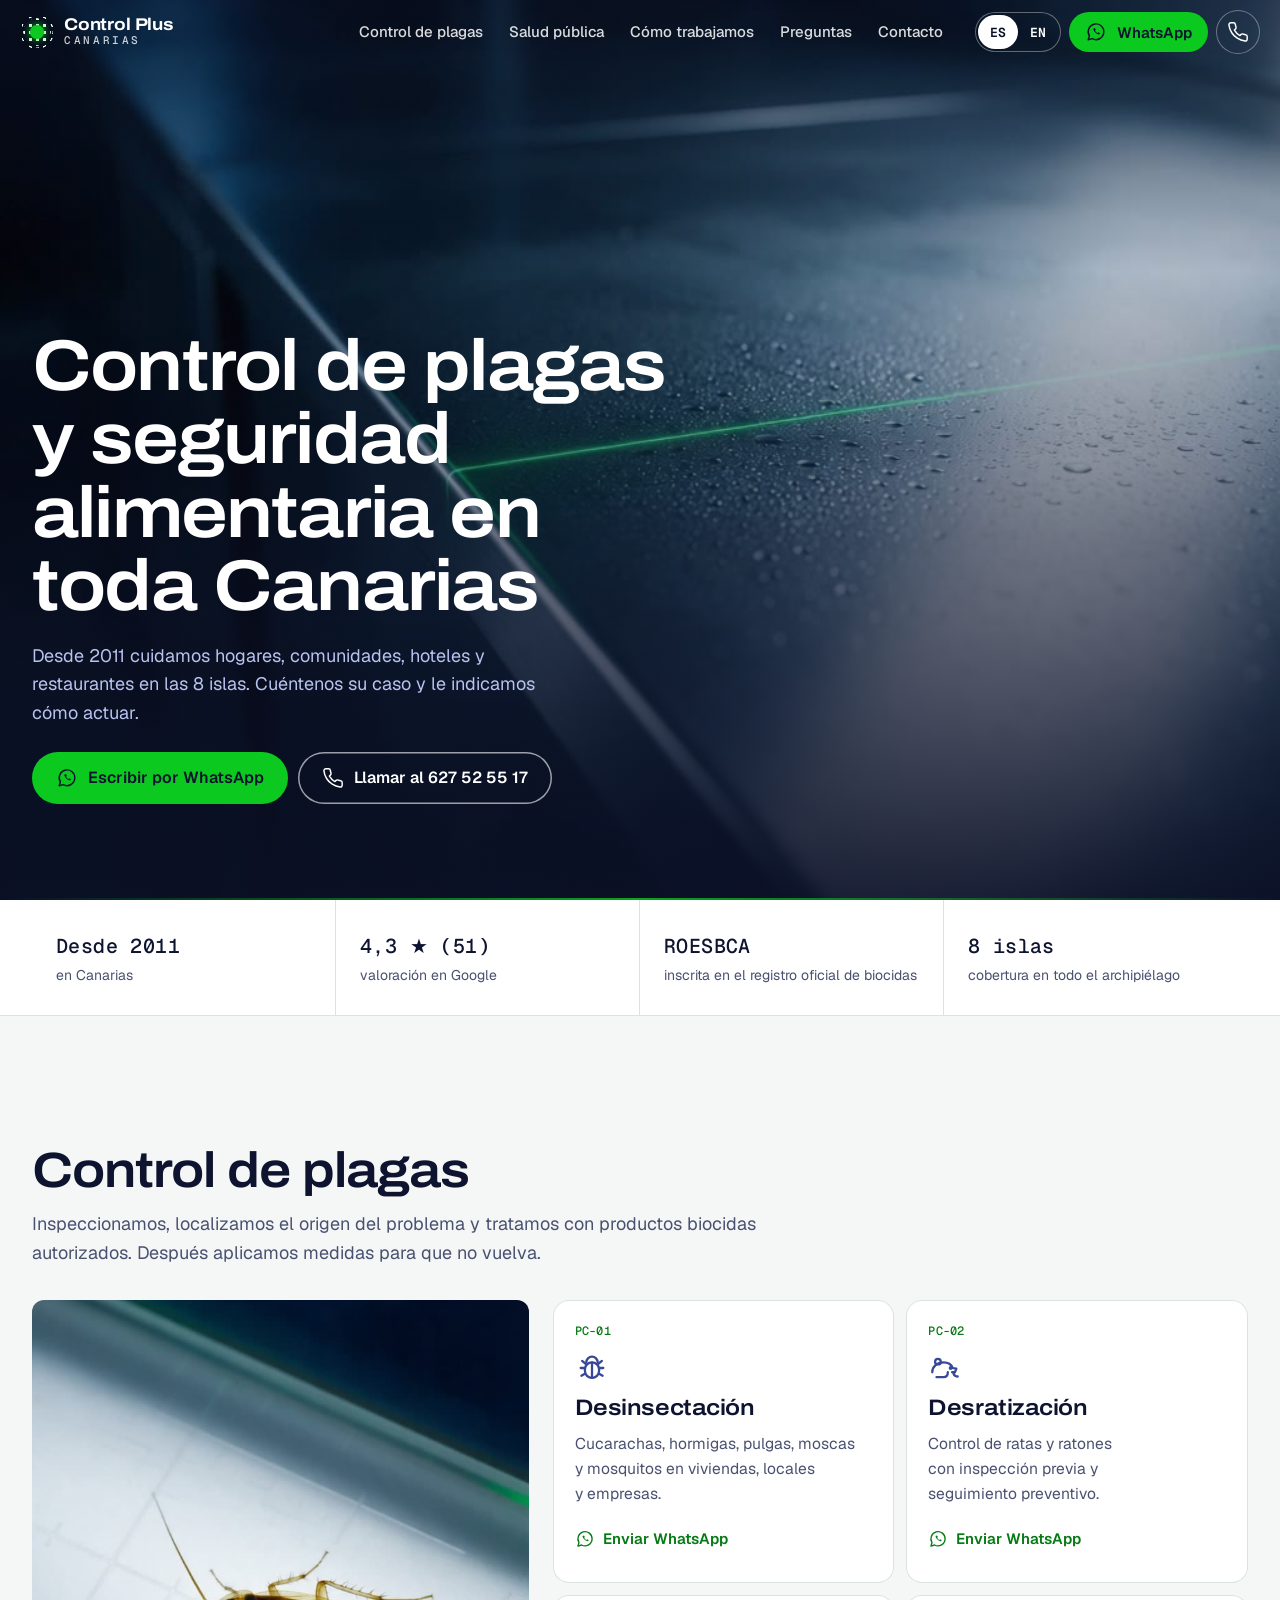
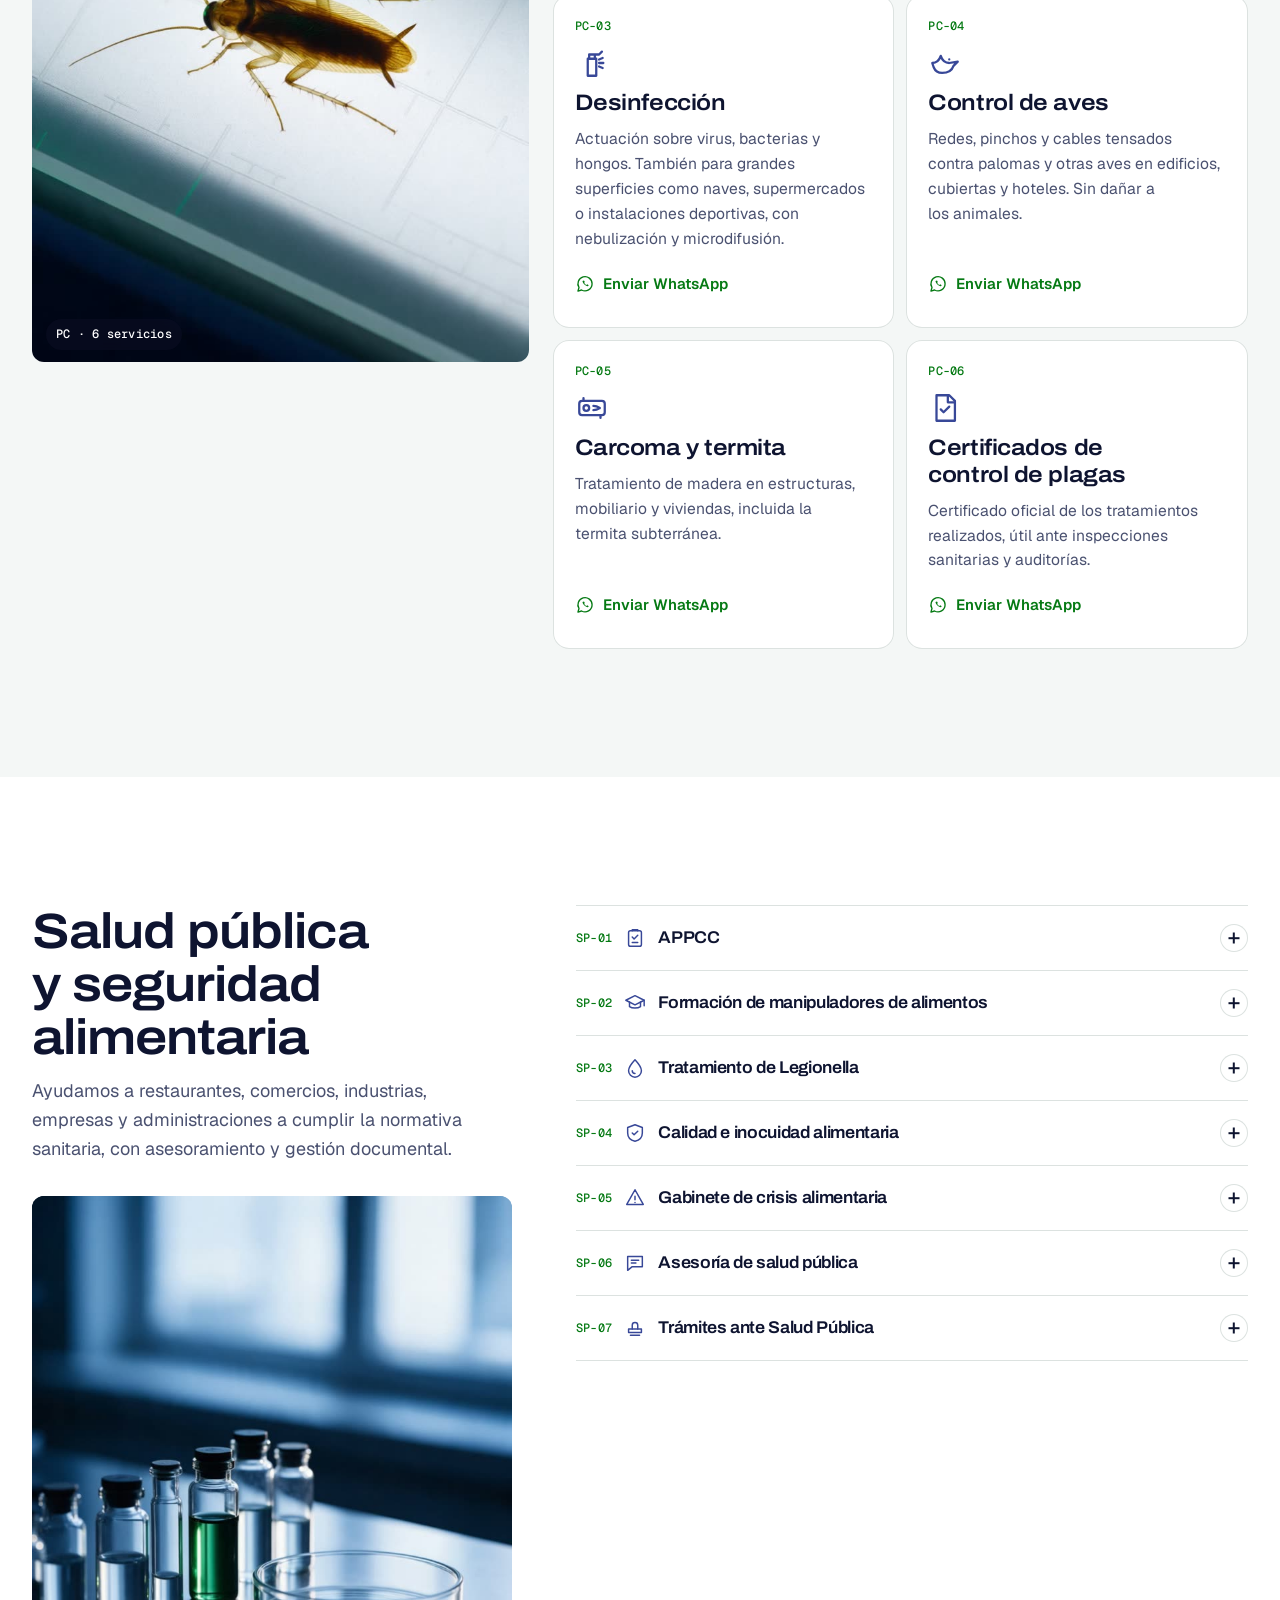
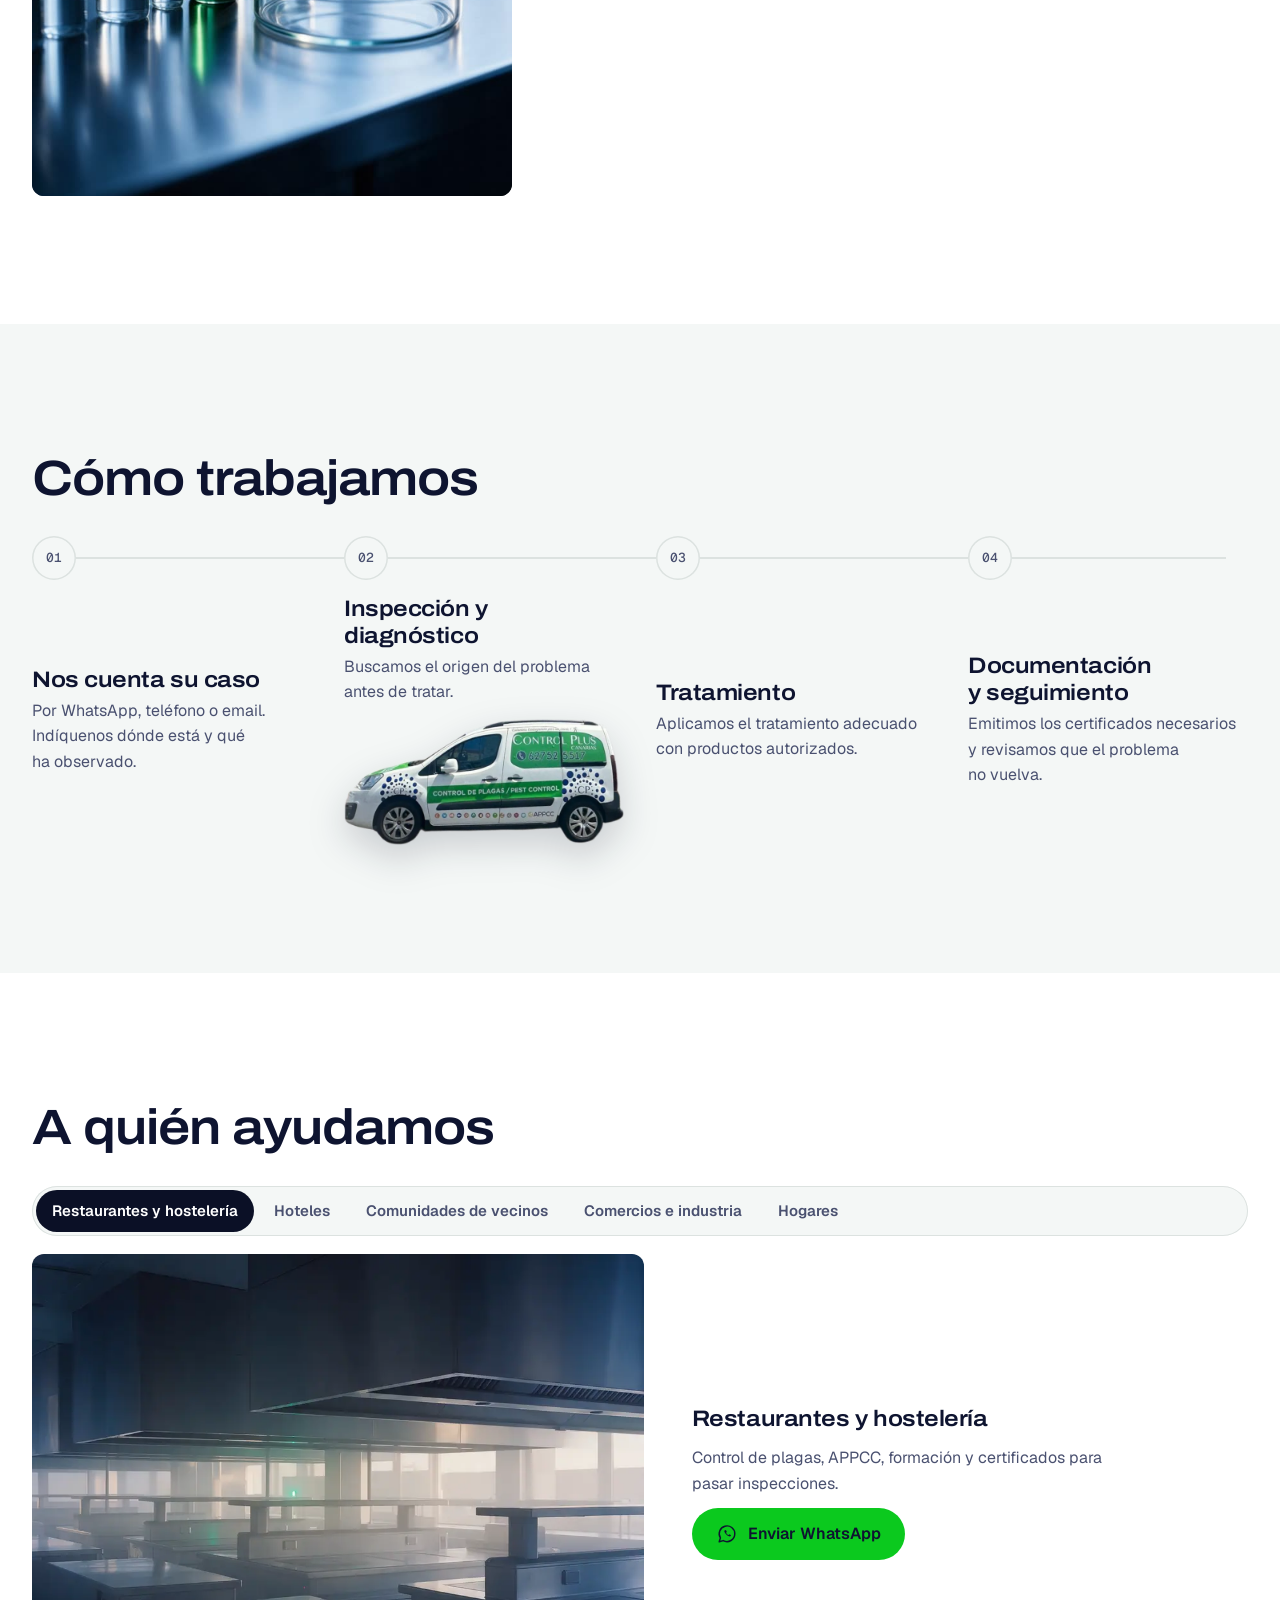
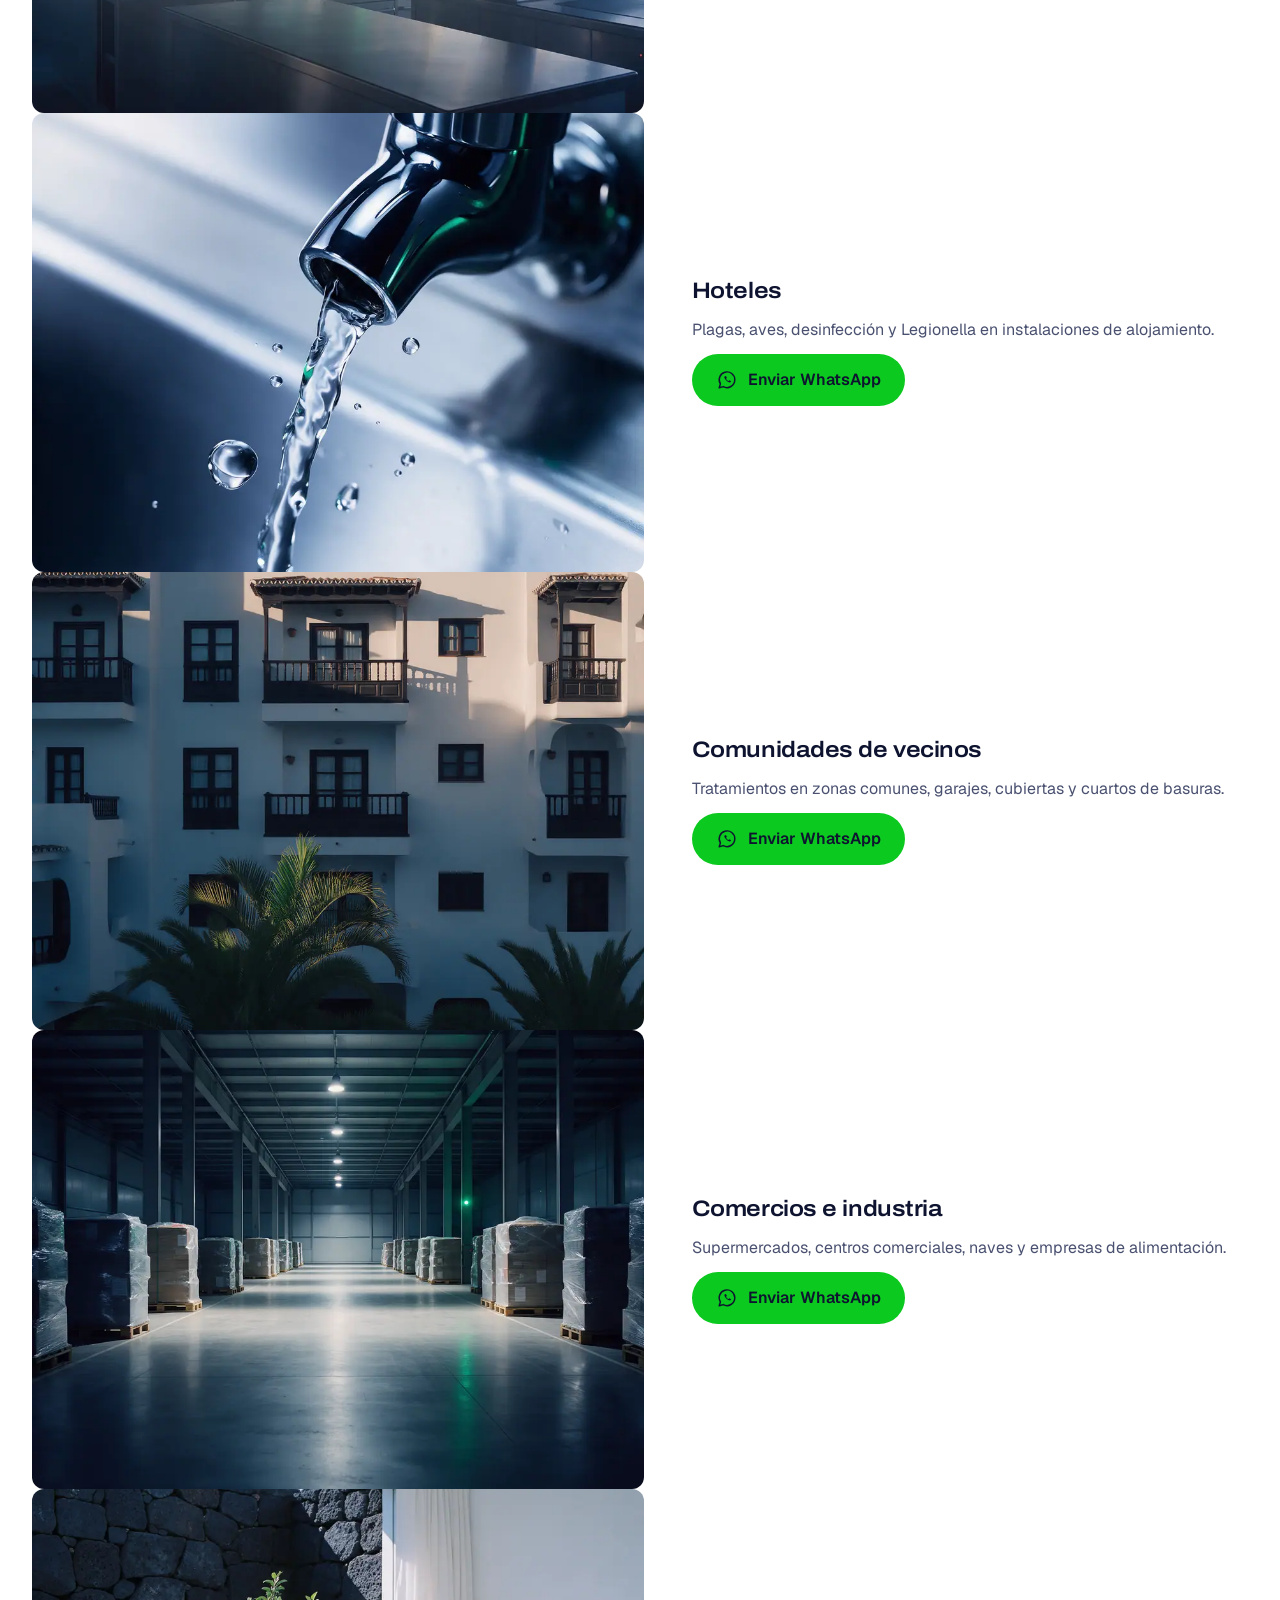
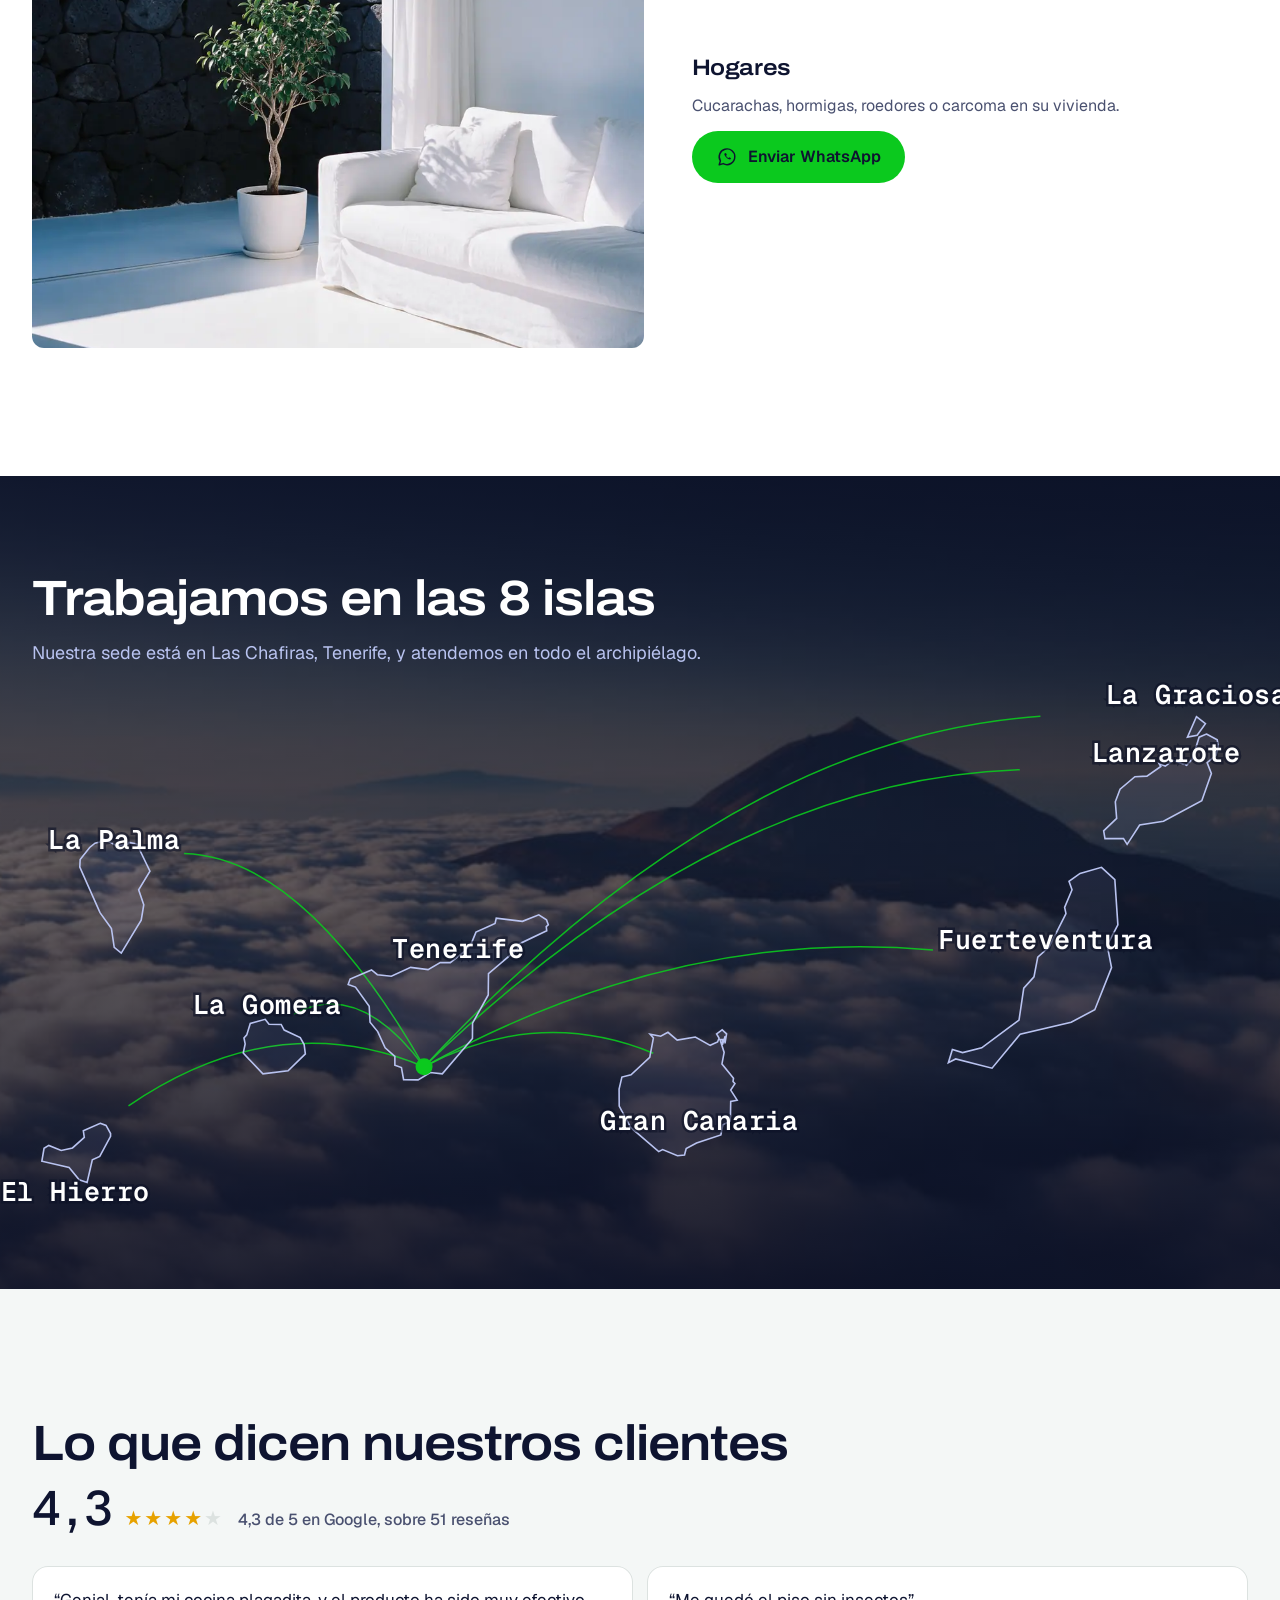
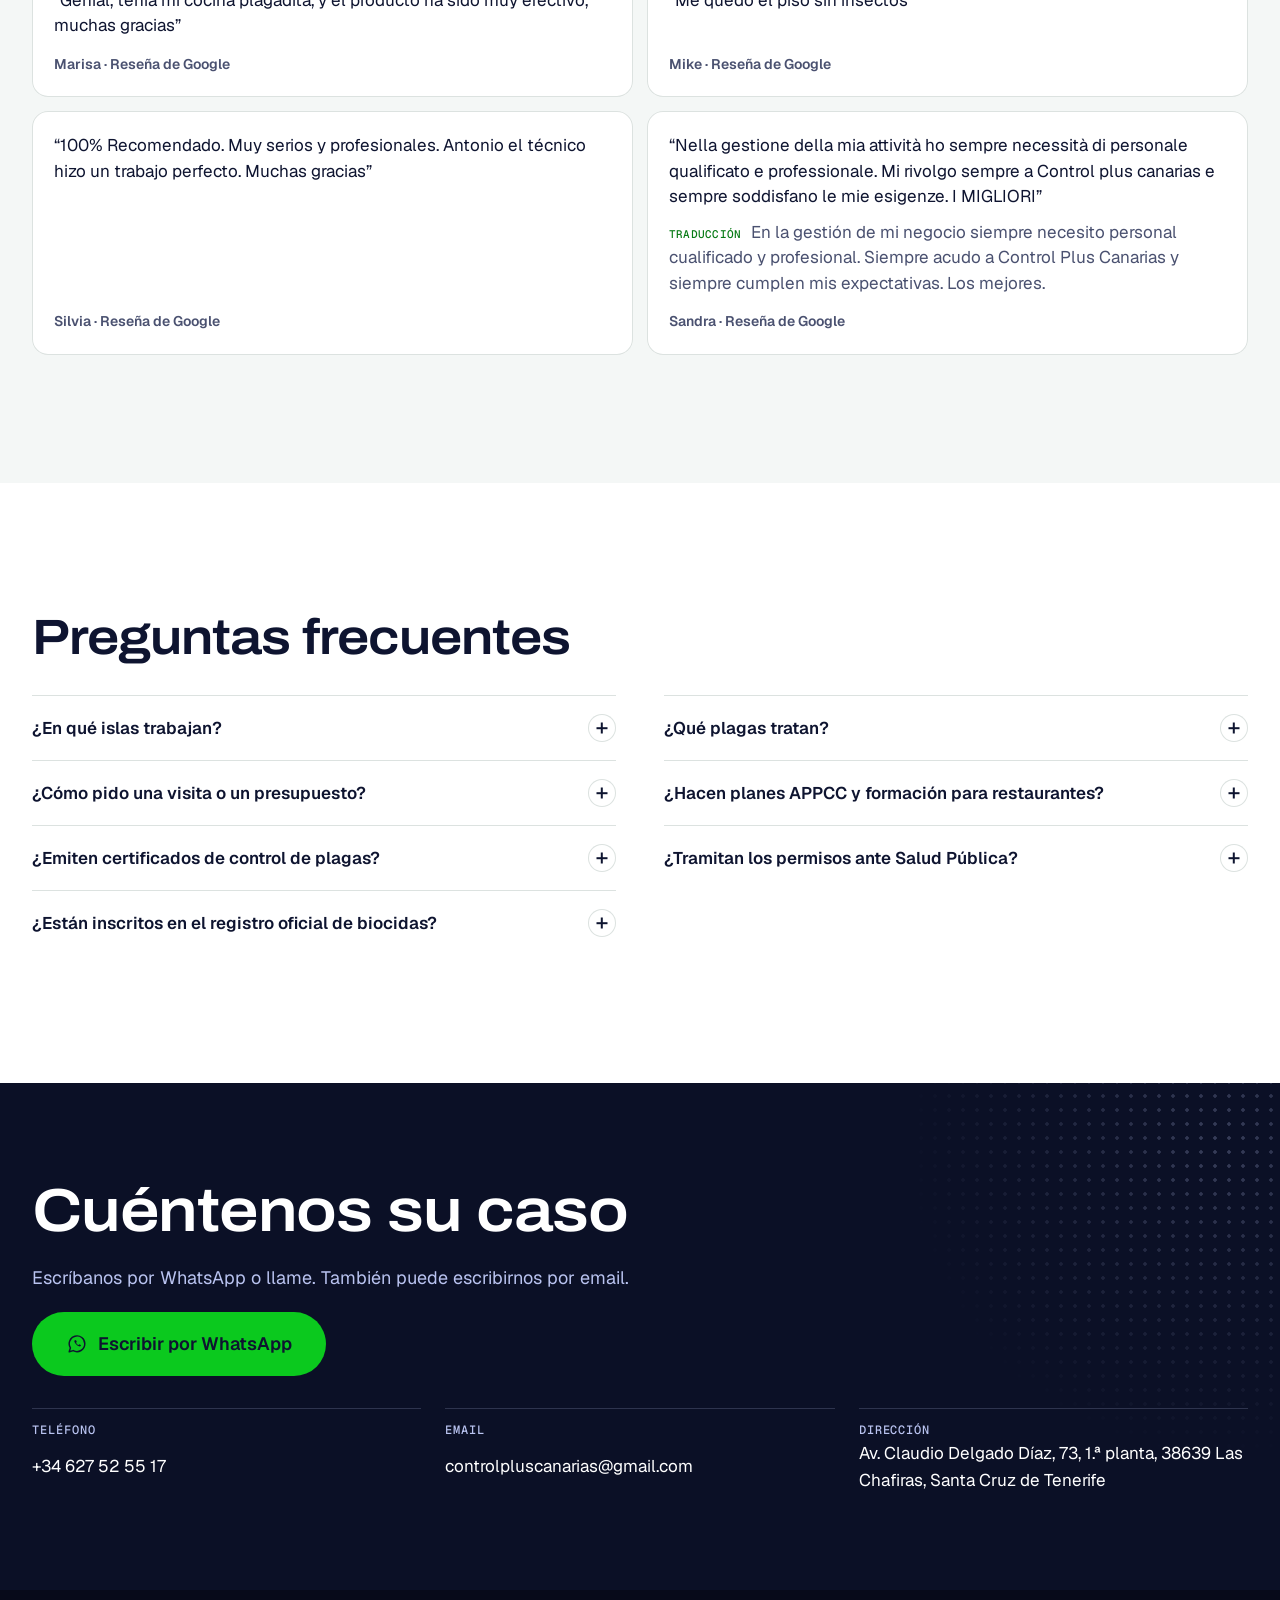
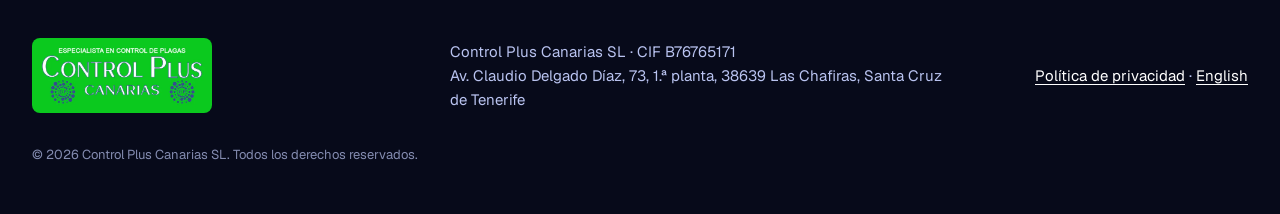
==== index.html @ d0cb1d45 "Control Plus Canarias: Señal Verde redesign (ES/EN) One-page site + privacy, generated from content/" ====
<!doctype html>
<html lang="es">
<head>
<meta charset="utf-8">
<meta name="viewport" content="width=device-width, initial-scale=1, viewport-fit=cover">
<title>Control de plagas y seguridad alimentaria en Canarias | Control Plus Canarias</title>
<meta name="description" content="Control de plagas, APPCC, formación de manipuladores y tratamiento de Legionella en las 8 islas. Desde 2011. Pida su visita por WhatsApp o llame al 627 52 55 17.">
<link rel="canonical" href="https://controlplus.comebientf.com/">
<link rel="alternate" hreflang="es" href="https://controlplus.comebientf.com/"><link rel="alternate" hreflang="en" href="https://controlplus.comebientf.com/en/"><link rel="alternate" hreflang="x-default" href="https://controlplus.comebientf.com/">
<meta name="theme-color" content="#0B1026">
<meta property="og:type" content="website"><meta property="og:title" content="Control de plagas y seguridad alimentaria en Canarias | Control Plus Canarias"><meta property="og:description" content="Control de plagas, APPCC, formación de manipuladores y tratamiento de Legionella en las 8 islas. Desde 2011. Pida su visita por WhatsApp o llame al 627 52 55 17."><meta property="og:image" content="https://controlplus.comebientf.com/img/hero-desk-1600.webp"><meta property="og:locale" content="es_ES">
<link rel="icon" href="/img/emblem.png" type="image/png"><link rel="apple-touch-icon" href="/img/emblem.png">
<link rel="preload" href="/fonts/archivo.woff2" as="font" type="font/woff2" crossorigin>
<link rel="preload" href="/fonts/geist.woff2" as="font" type="font/woff2" crossorigin>
<link rel="preload" as="image" href="/video/hero-mob.jpg" media="(max-aspect-ratio: 1/1)" fetchpriority="high">
<link rel="preload" as="image" href="/video/hero-desk.jpg" media="(min-aspect-ratio: 1/1)" fetchpriority="high">
<link rel="stylesheet" href="/assets/site.css?v=1">
<script>document.documentElement.classList.add("js")</script>
<script type="application/ld+json">[{"@context":"https://schema.org","@type":"LocalBusiness","@id":"https://controlplus.comebientf.com/#business","name":"Control Plus Canarias","legalName":"Control Plus Canarias SL","url":"https://controlplus.comebientf.com/","telephone":"+34627525517","email":"controlpluscanarias@gmail.com","foundingDate":"2011","image":"https://controlplus.comebientf.com/img/hero-desk-1600.webp","address":{"@type":"PostalAddress","streetAddress":"Av. Claudio Delgado Díaz, 73, 1.ª planta","postalCode":"38639","addressLocality":"Las Chafiras, San Miguel de Abona","addressRegion":"Santa Cruz de Tenerife","addressCountry":"ES"},"areaServed":["Tenerife","La Palma","La Gomera","El Hierro","Gran Canaria","Fuerteventura","Lanzarote","La Graciosa"],"aggregateRating":{"@type":"AggregateRating","ratingValue":"4.3","reviewCount":"51","bestRating":"5"}},{"@context":"https://schema.org","@type":"FAQPage","mainEntity":[{"@type":"Question","name":"¿En qué islas trabajan?","acceptedAnswer":{"@type":"Answer","text":"En las 8 islas Canarias. Nuestra sede está en Las Chafiras, en Tenerife."}},{"@type":"Question","name":"¿Cómo pido una visita o un presupuesto?","acceptedAnswer":{"@type":"Answer","text":"Escríbanos por WhatsApp o llámenos al 627 52 55 17. También puede enviarnos un email a controlpluscanarias@gmail.com."}},{"@type":"Question","name":"¿Emiten certificados de control de plagas?","acceptedAnswer":{"@type":"Answer","text":"Sí. Emitimos certificados oficiales de los tratamientos realizados. Los piden las actividades de alimentación, hostelería, comercio e industria sujetas a inspección sanitaria."}},{"@type":"Question","name":"¿Están inscritos en el registro oficial de biocidas?","acceptedAnswer":{"@type":"Answer","text":"Sí. Control Plus Canarias está inscrita en el Registro Oficial de Establecimientos y Servicios Biocidas de Canarias (ROESBCA)."}},{"@type":"Question","name":"¿Qué plagas tratan?","acceptedAnswer":{"@type":"Answer","text":"Ratas, ratones, cucarachas, hormigas, pulgas, moscas y mosquitos. También palomas y otras aves, y carcoma y termita en madera."}},{"@type":"Question","name":"¿Hacen planes APPCC y formación para restaurantes?","acceptedAnswer":{"@type":"Answer","text":"Sí. Elaboramos planes APPCC personalizados e impartimos formación para manipuladores de alimentos a hostelería, comercios e industria alimentaria."}},{"@type":"Question","name":"¿Tramitan los permisos ante Salud Pública?","acceptedAnswer":{"@type":"Answer","text":"Sí. Gestionamos registros, autorizaciones sanitarias y comunicaciones previas ante la Dirección General de Salud Pública."}}]}]</script>
</head>
<body>
<a class="skip" href="#main">Ir al contenido</a>
<header class="hdr" id="hdr">
  <div class="hdr__in">
    <a class="brand" href="/" aria-label="Control Plus Canarias"><span class="emblem" aria-hidden="true"></span><span class="brand__name">Control Plus<small>Canarias</small></span></a>
    <nav class="hdr__nav" aria-label="Main"><a href="#plagas">Control de plagas</a><a href="#salud">Salud pública</a><a href="#proceso">Cómo trabajamos</a><a href="#faq">Preguntas</a><a href="#contacto">Contacto</a></nav>
    <div class="hdr__act">
      <div class="lang" role="group" aria-label="Language"><a href="/" aria-current="true" hreflang="es" lang="es">ES</a><a href="/en/"  hreflang="en" lang="en">EN</a></div>
      <a class="btn btn--wa btn--sm hide-m" href="https://wa.me/34627525517?text=Hola%2C%20les%20escribo%20desde%20su%20web.%20Quisiera%20pedir%20informaci%C3%B3n%20sobre%3A%20Control%20Plus%20Canarias" target="_blank" rel="noopener"><svg class="ic" viewBox="0 0 24 24" aria-hidden="true"><path d="M20.5 11.8a8.5 8.5 0 0 1-12.6 7.4L3.5 20.5l1.3-4.3a8.5 8.5 0 1 1 15.7-4.4z"/><path d="M9 8.5c.2 2.6 3.2 5.8 6.4 6.3l1.1-1.4-1.9-1-.9.8c-1-.4-2.2-1.6-2.7-2.7l.8-.9-1-1.9z" fill="currentColor" stroke="none"/></svg><span>WhatsApp</span></a>
      <a class="iconbtn" href="tel:+34627525517" aria-label="Llamar +34 627 52 55 17"><svg class="ic" viewBox="0 0 24 24" aria-hidden="true"><path d="M22 16.9v3a2 2 0 0 1-2.2 2 19.8 19.8 0 0 1-8.6-3.1 19.5 19.5 0 0 1-6-6A19.8 19.8 0 0 1 2.1 4.2 2 2 0 0 1 4.1 2h3a2 2 0 0 1 2 1.7c.1 1 .4 1.9.7 2.8a2 2 0 0 1-.5 2.1L8.1 9.9a16 16 0 0 0 6 6l1.3-1.3a2 2 0 0 1 2.1-.4c.9.3 1.8.6 2.8.7a2 2 0 0 1 1.7 2z"/></svg></a>
    </div>
  </div>
</header>

<main id="main">
<section class="hero" id="top" aria-labelledby="h1">
  <div class="hero__media">
    <picture><source media="(max-aspect-ratio: 1/1)" srcset="/video/hero-mob.jpg"><img class="hero__poster" src="/video/hero-desk.jpg" alt="" fetchpriority="high"></picture>
    <video class="hero__video" muted playsinline loop preload="none" data-src-m="/video/hero-mob.mp4" data-src-d="/video/hero-desk.mp4" aria-hidden="true"></video>
  </div>
  <i class="scan" aria-hidden="true"></i>
  <div class="wrap hero__body">
    <h1 id="h1" class="hero__title">Control de plagas y seguridad alimentaria en toda Canarias</h1>
    <p class="hero__sub">Desde 2011 cuidamos hogares, comunidades, hoteles y restaurantes en las 8 islas. Cuéntenos su caso y le indicamos cómo actuar.</p>
    <div class="hero__ctas" id="heroCtas">
      <a class="btn btn--wa" href="https://wa.me/34627525517?text=Hola%2C%20les%20escribo%20desde%20su%20web.%20Quisiera%20pedir%20informaci%C3%B3n%20sobre%3A%20Control%20Plus%20Canarias" target="_blank" rel="noopener"><svg class="ic" viewBox="0 0 24 24" aria-hidden="true"><path d="M20.5 11.8a8.5 8.5 0 0 1-12.6 7.4L3.5 20.5l1.3-4.3a8.5 8.5 0 1 1 15.7-4.4z"/><path d="M9 8.5c.2 2.6 3.2 5.8 6.4 6.3l1.1-1.4-1.9-1-.9.8c-1-.4-2.2-1.6-2.7-2.7l.8-.9-1-1.9z" fill="currentColor" stroke="none"/></svg><span>Escribir por WhatsApp</span></a>
      <a class="btn btn--ghost" href="tel:+34627525517"><svg class="ic" viewBox="0 0 24 24" aria-hidden="true"><path d="M22 16.9v3a2 2 0 0 1-2.2 2 19.8 19.8 0 0 1-8.6-3.1 19.5 19.5 0 0 1-6-6A19.8 19.8 0 0 1 2.1 4.2 2 2 0 0 1 4.1 2h3a2 2 0 0 1 2 1.7c.1 1 .4 1.9.7 2.8a2 2 0 0 1-.5 2.1L8.1 9.9a16 16 0 0 0 6 6l1.3-1.3a2 2 0 0 1 2.1-.4c.9.3 1.8.6 2.8.7a2 2 0 0 1 1.7 2z"/></svg><span>Llamar al 627 52 55 17</span></a>
    </div>
  </div>
</section>

<section class="trust" aria-label="Control Plus Canarias">
  <ul class="wrap trust__grid"><li><strong class="mono" data-count="2011">Desde 2011</strong><span>en Canarias</span></li><li><strong class="mono" data-count="">4,3 ★ (51)</strong><span>valoración en Google</span></li><li><strong class="mono" data-count="">ROESBCA</strong><span>inscrita en el registro oficial de biocidas</span></li><li><strong class="mono" data-count="8">8 islas</strong><span>cobertura en todo el archipiélago</span></li></ul>
</section>

<section class="sec" id="plagas" aria-labelledby="t-pests">
  <div class="wrap sec__head reveal"><h2 id="t-pests">Control de plagas</h2><p class="lead">Inspeccionamos, localizamos el origen del problema y tratamos con productos biocidas autorizados. Después aplicamos medidas para que no vuelva.</p></div>
  <div class="pests">
    <figure class="pests__media reveal"><video class="" muted playsinline loop preload="none" poster="/video/pest.jpg" data-src="/video/pest.mp4" aria-hidden="true"></video><figcaption class="mono">PC · 6 servicios</figcaption></figure>
    <ul class="cards" role="list">
      <li class="card reveal" style="--i:0"><span class="mono code">PC-01</span><svg class="ic" viewBox="0 0 24 24" aria-hidden="true"><path d="M8 8a4 4 0 0 1 8 0"/><rect x="7" y="8" width="10" height="11" rx="5"/><path d="M12 8v11M4 12h3M17 12h3M4.5 17.5 7 16M19.5 17.5 17 16M5 7l2.5 2M19 7l-2.5 2"/></svg><h3>Desinsectación</h3><p>Cucarachas, hormigas, pulgas, moscas y mosquitos en viviendas, locales y empresas.</p>
        <a class="card__cta" href="https://wa.me/34627525517?text=Hola%2C%20les%20escribo%20desde%20su%20web.%20Quisiera%20pedir%20informaci%C3%B3n%20sobre%3A%20Desinsectaci%C3%B3n" target="_blank" rel="noopener"><svg class="ic" viewBox="0 0 24 24" aria-hidden="true"><path d="M20.5 11.8a8.5 8.5 0 0 1-12.6 7.4L3.5 20.5l1.3-4.3a8.5 8.5 0 1 1 15.7-4.4z"/><path d="M9 8.5c.2 2.6 3.2 5.8 6.4 6.3l1.1-1.4-1.9-1-.9.8c-1-.4-2.2-1.6-2.7-2.7l.8-.9-1-1.9z" fill="currentColor" stroke="none"/></svg><span>Enviar WhatsApp</span></a></li>
      <li class="card reveal" style="--i:1"><span class="mono code">PC-02</span><svg class="ic" viewBox="0 0 24 24" aria-hidden="true"><path d="M3 15c0-4 3.5-7 8-7 3 0 5.5 1.5 6.5 4l2.5.5-1 2.5H17"/><circle cx="7" cy="7.5" r="2"/><path d="M14 15c0 2-1 3.5-3 3.5H6M21 18c-2 0-3-1-3-3"/><circle cx="16" cy="12" r=".6" fill="currentColor"/></svg><h3>Desratización</h3><p>Control de ratas y ratones con inspección previa y seguimiento preventivo.</p>
        <a class="card__cta" href="https://wa.me/34627525517?text=Hola%2C%20les%20escribo%20desde%20su%20web.%20Quisiera%20pedir%20informaci%C3%B3n%20sobre%3A%20Desratizaci%C3%B3n" target="_blank" rel="noopener"><svg class="ic" viewBox="0 0 24 24" aria-hidden="true"><path d="M20.5 11.8a8.5 8.5 0 0 1-12.6 7.4L3.5 20.5l1.3-4.3a8.5 8.5 0 1 1 15.7-4.4z"/><path d="M9 8.5c.2 2.6 3.2 5.8 6.4 6.3l1.1-1.4-1.9-1-.9.8c-1-.4-2.2-1.6-2.7-2.7l.8-.9-1-1.9z" fill="currentColor" stroke="none"/></svg><span>Enviar WhatsApp</span></a></li>
      <li class="card reveal" style="--i:2"><span class="mono code">PC-03</span><svg class="ic" viewBox="0 0 24 24" aria-hidden="true"><path d="M9 9h6v12H9zM10 9V6h4v3M14 6h3l2-2M17 9.5l2.5-1M17 12h3M17 14.5l2.5 1"/></svg><h3>Desinfección</h3><p>Actuación sobre virus, bacterias y hongos. También para grandes superficies como naves, supermercados o instalaciones deportivas, con nebulización y microdifusión.</p>
        <a class="card__cta" href="https://wa.me/34627525517?text=Hola%2C%20les%20escribo%20desde%20su%20web.%20Quisiera%20pedir%20informaci%C3%B3n%20sobre%3A%20Desinfecci%C3%B3n" target="_blank" rel="noopener"><svg class="ic" viewBox="0 0 24 24" aria-hidden="true"><path d="M20.5 11.8a8.5 8.5 0 0 1-12.6 7.4L3.5 20.5l1.3-4.3a8.5 8.5 0 1 1 15.7-4.4z"/><path d="M9 8.5c.2 2.6 3.2 5.8 6.4 6.3l1.1-1.4-1.9-1-.9.8c-1-.4-2.2-1.6-2.7-2.7l.8-.9-1-1.9z" fill="currentColor" stroke="none"/></svg><span>Enviar WhatsApp</span></a></li>
      <li class="card reveal" style="--i:3"><span class="mono code">PC-04</span><svg class="ic" viewBox="0 0 24 24" aria-hidden="true"><path d="M3 12c3 0 5-2 6-5 1 3 3 5 6 5l6-1-3 3c-1 3-4 5-8 5-3 0-5-1.5-6-4z"/><path d="M15 9.5h.01"/></svg><h3>Control de aves</h3><p>Redes, pinchos y cables tensados contra palomas y otras aves en edificios, cubiertas y hoteles. Sin dañar a los animales.</p>
        <a class="card__cta" href="https://wa.me/34627525517?text=Hola%2C%20les%20escribo%20desde%20su%20web.%20Quisiera%20pedir%20informaci%C3%B3n%20sobre%3A%20Control%20de%20aves" target="_blank" rel="noopener"><svg class="ic" viewBox="0 0 24 24" aria-hidden="true"><path d="M20.5 11.8a8.5 8.5 0 0 1-12.6 7.4L3.5 20.5l1.3-4.3a8.5 8.5 0 1 1 15.7-4.4z"/><path d="M9 8.5c.2 2.6 3.2 5.8 6.4 6.3l1.1-1.4-1.9-1-.9.8c-1-.4-2.2-1.6-2.7-2.7l.8-.9-1-1.9z" fill="currentColor" stroke="none"/></svg><span>Enviar WhatsApp</span></a></li>
      <li class="card reveal" style="--i:4"><span class="mono code">PC-05</span><svg class="ic" viewBox="0 0 24 24" aria-hidden="true"><rect x="3" y="7" width="18" height="10" rx="2"/><circle cx="8" cy="12" r="2"/><path d="M13 10.5c1.5 0 3 .5 4.5 1.5M13 13.5c1.5 0 3-.5 4.5-1.5M6 7V5M18 19v-2"/></svg><h3>Carcoma y termita</h3><p>Tratamiento de madera en estructuras, mobiliario y viviendas, incluida la termita subterránea.</p>
        <a class="card__cta" href="https://wa.me/34627525517?text=Hola%2C%20les%20escribo%20desde%20su%20web.%20Quisiera%20pedir%20informaci%C3%B3n%20sobre%3A%20Carcoma%20y%20termita" target="_blank" rel="noopener"><svg class="ic" viewBox="0 0 24 24" aria-hidden="true"><path d="M20.5 11.8a8.5 8.5 0 0 1-12.6 7.4L3.5 20.5l1.3-4.3a8.5 8.5 0 1 1 15.7-4.4z"/><path d="M9 8.5c.2 2.6 3.2 5.8 6.4 6.3l1.1-1.4-1.9-1-.9.8c-1-.4-2.2-1.6-2.7-2.7l.8-.9-1-1.9z" fill="currentColor" stroke="none"/></svg><span>Enviar WhatsApp</span></a></li>
      <li class="card reveal" style="--i:5"><span class="mono code">PC-06</span><svg class="ic" viewBox="0 0 24 24" aria-hidden="true"><path d="M6 3h9l4 4v14H6z"/><path d="M14 3v5h5M9 13l2 2 4-4"/></svg><h3>Certificados de control de plagas</h3><p>Certificado oficial de los tratamientos realizados, útil ante inspecciones sanitarias y auditorías.</p>
        <a class="card__cta" href="https://wa.me/34627525517?text=Hola%2C%20les%20escribo%20desde%20su%20web.%20Quisiera%20pedir%20informaci%C3%B3n%20sobre%3A%20Certificados%20de%20control%20de%20plagas" target="_blank" rel="noopener"><svg class="ic" viewBox="0 0 24 24" aria-hidden="true"><path d="M20.5 11.8a8.5 8.5 0 0 1-12.6 7.4L3.5 20.5l1.3-4.3a8.5 8.5 0 1 1 15.7-4.4z"/><path d="M9 8.5c.2 2.6 3.2 5.8 6.4 6.3l1.1-1.4-1.9-1-.9.8c-1-.4-2.2-1.6-2.7-2.7l.8-.9-1-1.9z" fill="currentColor" stroke="none"/></svg><span>Enviar WhatsApp</span></a></li>
    </ul>
  </div>
</section>

<section class="sec sec--alt" id="salud" aria-labelledby="t-health">
  <div class="wrap health">
    <div class="health__side">
      <div class="sec__head reveal"><h2 id="t-health">Salud pública y seguridad alimentaria</h2><p class="lead">Ayudamos a restaurantes, comercios, industrias, empresas y administraciones a cumplir la normativa sanitaria, con asesoramiento y gestión documental.</p></div>
      <figure class="health__media"><video class="health__lab" muted playsinline loop preload="none" poster="/video/lab.jpg" data-src="/video/lab.mp4" aria-hidden="true"></video><img class="health__water" src="/img/water-960.webp" srcset="/img/water-480.webp 480w, /img/water-960.webp 960w, /img/water-1600.webp 1600w" sizes="(min-width:1024px) 40vw, 92vw" alt="" loading="lazy" decoding="async"></figure>
    </div>
    <div class="acc" role="list">
      <details class="acc__item reveal" style="--i:0" role="listitem" ><summary><span class="mono code">SP-01</span><svg class="ic" viewBox="0 0 24 24" aria-hidden="true"><rect x="5" y="4" width="14" height="17" rx="2"/><path d="M9 4V3h6v1M9 11l2 2 4-4M9 17h6"/></svg><h3>APPCC</h3><i class="acc__plus" aria-hidden="true"></i></summary>
        <div class="acc__body"><p>Planes de análisis de peligros y puntos de control crítico a medida de su actividad.</p><a class="card__cta" href="https://wa.me/34627525517?text=Hola%2C%20les%20escribo%20desde%20su%20web.%20Quisiera%20pedir%20informaci%C3%B3n%20sobre%3A%20APPCC" target="_blank" rel="noopener"><svg class="ic" viewBox="0 0 24 24" aria-hidden="true"><path d="M20.5 11.8a8.5 8.5 0 0 1-12.6 7.4L3.5 20.5l1.3-4.3a8.5 8.5 0 1 1 15.7-4.4z"/><path d="M9 8.5c.2 2.6 3.2 5.8 6.4 6.3l1.1-1.4-1.9-1-.9.8c-1-.4-2.2-1.6-2.7-2.7l.8-.9-1-1.9z" fill="currentColor" stroke="none"/></svg><span>Enviar WhatsApp</span></a></div></details>
      <details class="acc__item reveal" style="--i:1" role="listitem" ><summary><span class="mono code">SP-02</span><svg class="ic" viewBox="0 0 24 24" aria-hidden="true"><path d="M2 9l10-5 10 5-10 5z"/><path d="M6 11v5c3 2 9 2 12 0v-5M22 9v6"/></svg><h3>Formación de manipuladores de alimentos</h3><i class="acc__plus" aria-hidden="true"></i></summary>
        <div class="acc__body"><p>Higiene personal, contaminación cruzada, temperaturas y conservación para equipos de hostelería y comercio.</p><a class="card__cta" href="https://wa.me/34627525517?text=Hola%2C%20les%20escribo%20desde%20su%20web.%20Quisiera%20pedir%20informaci%C3%B3n%20sobre%3A%20Formaci%C3%B3n%20de%20manipuladores%20de%20alimentos" target="_blank" rel="noopener"><svg class="ic" viewBox="0 0 24 24" aria-hidden="true"><path d="M20.5 11.8a8.5 8.5 0 0 1-12.6 7.4L3.5 20.5l1.3-4.3a8.5 8.5 0 1 1 15.7-4.4z"/><path d="M9 8.5c.2 2.6 3.2 5.8 6.4 6.3l1.1-1.4-1.9-1-.9.8c-1-.4-2.2-1.6-2.7-2.7l.8-.9-1-1.9z" fill="currentColor" stroke="none"/></svg><span>Enviar WhatsApp</span></a></div></details>
      <details class="acc__item reveal" style="--i:2" role="listitem" data-water><summary><span class="mono code">SP-03</span><svg class="ic" viewBox="0 0 24 24" aria-hidden="true"><path d="M12 3s7 7.5 7 12a7 7 0 0 1-14 0c0-4.5 7-12 7-12z"/><path d="M9 15a3 3 0 0 0 3 3"/></svg><h3>Tratamiento de Legionella</h3><i class="acc__plus" aria-hidden="true"></i></summary>
        <div class="acc__body"><p>Control y prevención en agua sanitaria, torres de refrigeración y spas, con desinfección y control analítico.</p><a class="card__cta" href="https://wa.me/34627525517?text=Hola%2C%20les%20escribo%20desde%20su%20web.%20Quisiera%20pedir%20informaci%C3%B3n%20sobre%3A%20Tratamiento%20de%20Legionella" target="_blank" rel="noopener"><svg class="ic" viewBox="0 0 24 24" aria-hidden="true"><path d="M20.5 11.8a8.5 8.5 0 0 1-12.6 7.4L3.5 20.5l1.3-4.3a8.5 8.5 0 1 1 15.7-4.4z"/><path d="M9 8.5c.2 2.6 3.2 5.8 6.4 6.3l1.1-1.4-1.9-1-.9.8c-1-.4-2.2-1.6-2.7-2.7l.8-.9-1-1.9z" fill="currentColor" stroke="none"/></svg><span>Enviar WhatsApp</span></a></div></details>
      <details class="acc__item reveal" style="--i:3" role="listitem" ><summary><span class="mono code">SP-04</span><svg class="ic" viewBox="0 0 24 24" aria-hidden="true"><path d="M12 3l8 3v6c0 5-3.5 8-8 9-4.5-1-8-4-8-9V6z"/><path d="M9 12l2 2 4-4"/></svg><h3>Calidad e inocuidad alimentaria</h3><i class="acc__plus" aria-hidden="true"></i></summary>
        <div class="acc__body"><p>Gestión de procesos, trazabilidad y riesgos para empresas del sector alimentario.</p><a class="card__cta" href="https://wa.me/34627525517?text=Hola%2C%20les%20escribo%20desde%20su%20web.%20Quisiera%20pedir%20informaci%C3%B3n%20sobre%3A%20Calidad%20e%20inocuidad%20alimentaria" target="_blank" rel="noopener"><svg class="ic" viewBox="0 0 24 24" aria-hidden="true"><path d="M20.5 11.8a8.5 8.5 0 0 1-12.6 7.4L3.5 20.5l1.3-4.3a8.5 8.5 0 1 1 15.7-4.4z"/><path d="M9 8.5c.2 2.6 3.2 5.8 6.4 6.3l1.1-1.4-1.9-1-.9.8c-1-.4-2.2-1.6-2.7-2.7l.8-.9-1-1.9z" fill="currentColor" stroke="none"/></svg><span>Enviar WhatsApp</span></a></div></details>
      <details class="acc__item reveal" style="--i:4" role="listitem" ><summary><span class="mono code">SP-05</span><svg class="ic" viewBox="0 0 24 24" aria-hidden="true"><path d="M12 3l9 16H3z"/><path d="M12 10v4M12 17h.01"/></svg><h3>Gabinete de crisis alimentaria</h3><i class="acc__plus" aria-hidden="true"></i></summary>
        <div class="acc__body"><p>Apoyo técnico ante alertas e incidentes que afecten a la seguridad de los alimentos.</p><a class="card__cta" href="https://wa.me/34627525517?text=Hola%2C%20les%20escribo%20desde%20su%20web.%20Quisiera%20pedir%20informaci%C3%B3n%20sobre%3A%20Gabinete%20de%20crisis%20alimentaria" target="_blank" rel="noopener"><svg class="ic" viewBox="0 0 24 24" aria-hidden="true"><path d="M20.5 11.8a8.5 8.5 0 0 1-12.6 7.4L3.5 20.5l1.3-4.3a8.5 8.5 0 1 1 15.7-4.4z"/><path d="M9 8.5c.2 2.6 3.2 5.8 6.4 6.3l1.1-1.4-1.9-1-.9.8c-1-.4-2.2-1.6-2.7-2.7l.8-.9-1-1.9z" fill="currentColor" stroke="none"/></svg><span>Enviar WhatsApp</span></a></div></details>
      <details class="acc__item reveal" style="--i:5" role="listitem" ><summary><span class="mono code">SP-06</span><svg class="ic" viewBox="0 0 24 24" aria-hidden="true"><path d="M4 5h16v11H9l-5 4z"/><path d="M8 9h8M8 12h5"/></svg><h3>Asesoría de salud pública</h3><i class="acc__plus" aria-hidden="true"></i></summary>
        <div class="acc__body"><p>Evaluación de riesgos, medidas preventivas y control continuo de procesos higiénico-sanitarios.</p><a class="card__cta" href="https://wa.me/34627525517?text=Hola%2C%20les%20escribo%20desde%20su%20web.%20Quisiera%20pedir%20informaci%C3%B3n%20sobre%3A%20Asesor%C3%ADa%20de%20salud%20p%C3%BAblica" target="_blank" rel="noopener"><svg class="ic" viewBox="0 0 24 24" aria-hidden="true"><path d="M20.5 11.8a8.5 8.5 0 0 1-12.6 7.4L3.5 20.5l1.3-4.3a8.5 8.5 0 1 1 15.7-4.4z"/><path d="M9 8.5c.2 2.6 3.2 5.8 6.4 6.3l1.1-1.4-1.9-1-.9.8c-1-.4-2.2-1.6-2.7-2.7l.8-.9-1-1.9z" fill="currentColor" stroke="none"/></svg><span>Enviar WhatsApp</span></a></div></details>
      <details class="acc__item reveal" style="--i:6" role="listitem" ><summary><span class="mono code">SP-07</span><svg class="ic" viewBox="0 0 24 24" aria-hidden="true"><path d="M9 13V9a3 3 0 1 1 6 0v4"/><path d="M5 13h14v4H5zM7 20h10"/></svg><h3>Trámites ante Salud Pública</h3><i class="acc__plus" aria-hidden="true"></i></summary>
        <div class="acc__body"><p>Registros, autorizaciones sanitarias y comunicaciones previas ante la Dirección General de Salud Pública.</p><a class="card__cta" href="https://wa.me/34627525517?text=Hola%2C%20les%20escribo%20desde%20su%20web.%20Quisiera%20pedir%20informaci%C3%B3n%20sobre%3A%20Tr%C3%A1mites%20ante%20Salud%20P%C3%BAblica" target="_blank" rel="noopener"><svg class="ic" viewBox="0 0 24 24" aria-hidden="true"><path d="M20.5 11.8a8.5 8.5 0 0 1-12.6 7.4L3.5 20.5l1.3-4.3a8.5 8.5 0 1 1 15.7-4.4z"/><path d="M9 8.5c.2 2.6 3.2 5.8 6.4 6.3l1.1-1.4-1.9-1-.9.8c-1-.4-2.2-1.6-2.7-2.7l.8-.9-1-1.9z" fill="currentColor" stroke="none"/></svg><span>Enviar WhatsApp</span></a></div></details>
    </div>
  </div>
</section>

<section class="sec" id="proceso" aria-labelledby="t-how">
  <div class="wrap">
    <div class="sec__head reveal"><h2 id="t-how">Cómo trabajamos</h2></div>
    <ol class="steps" id="steps"><i class="steps__line" aria-hidden="true"><i></i></i>
      <li class="step reveal" style="--i:0"><span class="step__dot mono">01</span><div><h3>Nos cuenta su caso</h3><p>Por WhatsApp, teléfono o email. Indíquenos dónde está y qué ha observado.</p></div></li>
      <li class="step reveal" style="--i:1"><span class="step__dot mono">02</span><div><h3>Inspección y diagnóstico</h3><p>Buscamos el origen del problema antes de tratar.</p><img class="step__van" src="/img/van.webp" width="700" height="316" alt="Furgoneta de Control Plus Canarias" loading="lazy"></div></li>
      <li class="step reveal" style="--i:2"><span class="step__dot mono">03</span><div><h3>Tratamiento</h3><p>Aplicamos el tratamiento adecuado con productos autorizados.</p></div></li>
      <li class="step reveal" style="--i:3"><span class="step__dot mono">04</span><div><h3>Documentación y seguimiento</h3><p>Emitimos los certificados necesarios y revisamos que el problema no vuelva.</p></div></li>
    </ol>
  </div>
</section>

<section class="sec sec--alt" id="sectores" aria-labelledby="t-sectors">
  <div class="wrap">
    <div class="sec__head reveal"><h2 id="t-sectors">A quién ayudamos</h2></div>
    <div class="sectors">
      <div class="tabs" role="tablist" aria-label="A quién ayudamos"><button role="tab" id="tab-0" aria-controls="pan-0" aria-selected="true" tabindex="0">Restaurantes y hostelería</button><button role="tab" id="tab-1" aria-controls="pan-1" aria-selected="false" tabindex="-1">Hoteles</button><button role="tab" id="tab-2" aria-controls="pan-2" aria-selected="false" tabindex="-1">Comunidades de vecinos</button><button role="tab" id="tab-3" aria-controls="pan-3" aria-selected="false" tabindex="-1">Comercios e industria</button><button role="tab" id="tab-4" aria-controls="pan-4" aria-selected="false" tabindex="-1">Hogares</button><i class="tabs__ind" aria-hidden="true"></i></div>
      <div class="pan" role="tabpanel" id="pan-0" aria-labelledby="tab-0" >
        <figure class="pan__img"><img class="" src="/img/s-hosteleria-960.webp" srcset="/img/s-hosteleria-480.webp 480w, /img/s-hosteleria-960.webp 960w, /img/s-hosteleria-1600.webp 1600w" sizes="(min-width:1024px) 50vw, 92vw" alt="" loading="lazy" decoding="async"></figure>
        <div class="pan__txt"><h3>Restaurantes y hostelería</h3><p>Control de plagas, APPCC, formación y certificados para pasar inspecciones.</p><a class="btn btn--wa" href="https://wa.me/34627525517?text=Hola%2C%20les%20escribo%20desde%20su%20web.%20Quisiera%20pedir%20informaci%C3%B3n%20sobre%3A%20Restaurantes%20y%20hosteler%C3%ADa" target="_blank" rel="noopener"><svg class="ic" viewBox="0 0 24 24" aria-hidden="true"><path d="M20.5 11.8a8.5 8.5 0 0 1-12.6 7.4L3.5 20.5l1.3-4.3a8.5 8.5 0 1 1 15.7-4.4z"/><path d="M9 8.5c.2 2.6 3.2 5.8 6.4 6.3l1.1-1.4-1.9-1-.9.8c-1-.4-2.2-1.6-2.7-2.7l.8-.9-1-1.9z" fill="currentColor" stroke="none"/></svg><span>Enviar WhatsApp</span></a></div></div><div class="pan" role="tabpanel" id="pan-1" aria-labelledby="tab-1" hidden>
        <figure class="pan__img"><img class="" src="/img/water-960.webp" srcset="/img/water-480.webp 480w, /img/water-960.webp 960w, /img/water-1600.webp 1600w" sizes="(min-width:1024px) 50vw, 92vw" alt="" loading="lazy" decoding="async"></figure>
        <div class="pan__txt"><h3>Hoteles</h3><p>Plagas, aves, desinfección y Legionella en instalaciones de alojamiento.</p><a class="btn btn--wa" href="https://wa.me/34627525517?text=Hola%2C%20les%20escribo%20desde%20su%20web.%20Quisiera%20pedir%20informaci%C3%B3n%20sobre%3A%20Hoteles" target="_blank" rel="noopener"><svg class="ic" viewBox="0 0 24 24" aria-hidden="true"><path d="M20.5 11.8a8.5 8.5 0 0 1-12.6 7.4L3.5 20.5l1.3-4.3a8.5 8.5 0 1 1 15.7-4.4z"/><path d="M9 8.5c.2 2.6 3.2 5.8 6.4 6.3l1.1-1.4-1.9-1-.9.8c-1-.4-2.2-1.6-2.7-2.7l.8-.9-1-1.9z" fill="currentColor" stroke="none"/></svg><span>Enviar WhatsApp</span></a></div></div><div class="pan" role="tabpanel" id="pan-2" aria-labelledby="tab-2" hidden>
        <figure class="pan__img"><img class="" src="/img/s-comunidades-960.webp" srcset="/img/s-comunidades-480.webp 480w, /img/s-comunidades-960.webp 960w, /img/s-comunidades-1600.webp 1600w" sizes="(min-width:1024px) 50vw, 92vw" alt="" loading="lazy" decoding="async"></figure>
        <div class="pan__txt"><h3>Comunidades de vecinos</h3><p>Tratamientos en zonas comunes, garajes, cubiertas y cuartos de basuras.</p><a class="btn btn--wa" href="https://wa.me/34627525517?text=Hola%2C%20les%20escribo%20desde%20su%20web.%20Quisiera%20pedir%20informaci%C3%B3n%20sobre%3A%20Comunidades%20de%20vecinos" target="_blank" rel="noopener"><svg class="ic" viewBox="0 0 24 24" aria-hidden="true"><path d="M20.5 11.8a8.5 8.5 0 0 1-12.6 7.4L3.5 20.5l1.3-4.3a8.5 8.5 0 1 1 15.7-4.4z"/><path d="M9 8.5c.2 2.6 3.2 5.8 6.4 6.3l1.1-1.4-1.9-1-.9.8c-1-.4-2.2-1.6-2.7-2.7l.8-.9-1-1.9z" fill="currentColor" stroke="none"/></svg><span>Enviar WhatsApp</span></a></div></div><div class="pan" role="tabpanel" id="pan-3" aria-labelledby="tab-3" hidden>
        <figure class="pan__img"><img class="" src="/img/s-empresas-960.webp" srcset="/img/s-empresas-480.webp 480w, /img/s-empresas-960.webp 960w, /img/s-empresas-1600.webp 1600w" sizes="(min-width:1024px) 50vw, 92vw" alt="" loading="lazy" decoding="async"></figure>
        <div class="pan__txt"><h3>Comercios e industria</h3><p>Supermercados, centros comerciales, naves y empresas de alimentación.</p><a class="btn btn--wa" href="https://wa.me/34627525517?text=Hola%2C%20les%20escribo%20desde%20su%20web.%20Quisiera%20pedir%20informaci%C3%B3n%20sobre%3A%20Comercios%20e%20industria" target="_blank" rel="noopener"><svg class="ic" viewBox="0 0 24 24" aria-hidden="true"><path d="M20.5 11.8a8.5 8.5 0 0 1-12.6 7.4L3.5 20.5l1.3-4.3a8.5 8.5 0 1 1 15.7-4.4z"/><path d="M9 8.5c.2 2.6 3.2 5.8 6.4 6.3l1.1-1.4-1.9-1-.9.8c-1-.4-2.2-1.6-2.7-2.7l.8-.9-1-1.9z" fill="currentColor" stroke="none"/></svg><span>Enviar WhatsApp</span></a></div></div><div class="pan" role="tabpanel" id="pan-4" aria-labelledby="tab-4" hidden>
        <figure class="pan__img"><img class="" src="/img/s-hogares-960.webp" srcset="/img/s-hogares-480.webp 480w, /img/s-hogares-960.webp 960w, /img/s-hogares-1600.webp 1600w" sizes="(min-width:1024px) 50vw, 92vw" alt="" loading="lazy" decoding="async"></figure>
        <div class="pan__txt"><h3>Hogares</h3><p>Cucarachas, hormigas, roedores o carcoma en su vivienda.</p><a class="btn btn--wa" href="https://wa.me/34627525517?text=Hola%2C%20les%20escribo%20desde%20su%20web.%20Quisiera%20pedir%20informaci%C3%B3n%20sobre%3A%20Hogares" target="_blank" rel="noopener"><svg class="ic" viewBox="0 0 24 24" aria-hidden="true"><path d="M20.5 11.8a8.5 8.5 0 0 1-12.6 7.4L3.5 20.5l1.3-4.3a8.5 8.5 0 1 1 15.7-4.4z"/><path d="M9 8.5c.2 2.6 3.2 5.8 6.4 6.3l1.1-1.4-1.9-1-.9.8c-1-.4-2.2-1.6-2.7-2.7l.8-.9-1-1.9z" fill="currentColor" stroke="none"/></svg><span>Enviar WhatsApp</span></a></div></div>
    </div>
  </div>
</section>

<section class="coverage" id="cobertura" aria-labelledby="t-cov">
  <div class="coverage__media"><video class="" muted playsinline loop preload="none" poster="/video/coverage.jpg" data-src="/video/coverage.mp4" aria-hidden="true"></video></div>
  <div class="wrap coverage__body">
    <div class="sec__head reveal"><h2 id="t-cov">Trabajamos en las 8 islas</h2><p class="lead">Nuestra sede está en Las Chafiras, Tenerife, y atendemos en todo el archipiélago.</p></div>
    <svg class="map" viewBox="0 0 1000 406" role="img" aria-label="Trabajamos en las 8 islas: Tenerife, La Palma, La Gomera, El Hierro, Gran Canaria, Fuerteventura, Lanzarote, La Graciosa">
    <g class="map__routes"><path style="--k:0" d="M322.4 301.6 Q 578.1 160.8 833.8 220.8" pathLength="1"/><path style="--k:1" d="M322.4 301.6 Q 435.6 241.6 548.7 309.6" pathLength="1"/><path style="--k:2" d="M322.4 301.6 Q 627.5 7.2 932.6 67.2" pathLength="1"/><path style="--k:3" d="M322.4 301.6 Q 195.0 78.9 67.6 138.9" pathLength="1"/><path style="--k:4" d="M322.4 301.6 Q 257.8 214.5 193.2 274.5" pathLength="1"/><path style="--k:5" d="M322.4 301.6 Q 179.0 241.6 35.6 368" pathLength="1"/><path style="--k:6" d="M322.4 301.6 Q 640.0 -38.7 957.7 21.3" pathLength="1"/></g>
    <g class="isle"><path d="M416.8 176.7L423.1 180.8L424.6 184.8L422.9 186.4L423.3 189.8L400.6 200.6L398.6 207.5L399.4 204.6L375.4 225.1L375.2 242.6L362.3 265.8L362.2 278.4L337.4 307.4L327.5 306.4L317.5 312.4L305.6 312.3L303.8 302.3L298.4 300.4L298.4 293.1L290.4 286.0L284.3 272.7L278.0 265.0L277.3 251.9L266.0 236.1L260.0 233.9L261.6 229.5L279.2 222.0L284.0 225.9L295.5 227.2L311.4 219.9L325.7 221.7L335.7 216.0L344.0 216.0L355.9 206.5L361.5 199.7L365.1 190.9L380.8 183.8L381.8 179.4L403.3 182.0L416.8 176.7Z"/><text x="350.6" y="212.1">Tenerife</text></g><g class="isle"><path d="M879.5 137.6L890.5 147.8L893.0 184.9L884.2 201.8L887.8 220.1L874.0 254.7L854.6 265.0L812.6 274.8L789.5 302.8L759.6 295.2L753.6 298.3L756.9 287.5L765.3 290.0L781.0 286.0L811.7 263.3L815.6 237.0L824.0 227.7L827.1 211.5L836.6 202.9L850.3 175.6L849.2 170.5L855.3 156.0L852.8 149.1L861.9 142.6L879.5 137.6Z"/><text x="833.8" y="204.8">Fuerteventura</text></g><g class="isle"><path d="M567.6 271.3L571.2 274.6L569.9 282.4L570.0 276.5L567.8 283.5L567.9 279.3L565.8 279.2L569.2 289.8L567.4 299.3L576.9 311.0L576.5 313.7L578.1 315.5L574.6 320.8L579.9 329.1L574.6 330.1L574.3 346.3L568.1 349.4L566.5 357.7L546.5 364.3L538.0 368.8L536.6 374.2L530.8 374.8L518.6 369.7L515.4 371.4L492.3 351.5L482.9 334.0L482.8 319.9L485.1 310.1L492.6 308.3L508.0 293.9L511.0 278.0L508.3 274.8L517.0 276.5L523.0 273.3L530.6 279.7L545.5 277.2L557.7 284.0L563.8 281.2L565.0 278.1L563.0 274.6L567.6 271.3Z"/><text x="548.7" y="353.6">Gran Canaria</text></g><g class="isle"><path d="M965.8 28.0L974.7 32.8L975.6 38.4L973.7 45.4L966.4 51.5L969.9 60.5L962.0 82.9L930.5 99.7L910.9 102.8L900.6 118.7L897.6 113.9L882.4 114.0L881.3 107.6L892.0 97.4L890.9 83.7L894.8 73.4L907.0 63.1L916.9 62.6L928.3 54.7L927.0 52.5L932.0 54.3L938.4 49.6L949.5 53.7L954.2 48.5L959.8 30.6L965.8 28.0Z"/><text x="932.6" y="51.2">Lanzarote</text></g><g class="isle"><path d="M59.0 114.2L69.8 120.0L78.7 118.6L79.8 117.1L86.2 118.3L97.0 140.8L87.7 156.1L91.9 168.4L89.8 181.0L73.4 208.1L67.6 203.4L65.3 187.9L55.9 174.9L39.3 137.4L39.6 131.2L47.4 121.3L51.8 117.7L55.8 116.9L57.1 114.3L59.0 114.2Z"/><text x="67.6" y="122.9">La Palma</text></g><g class="isle"><path d="M191.7 262.6L194.9 266.6L204.9 266.8L207.4 271.4L220.6 277.6L223.8 283.4L224.8 291.0L210.6 304.9L189.9 307.4L173.7 290.4L175.3 282.8L174.3 277.9L176.6 275.4L179.5 266.0L191.7 262.6Z"/><text x="193.2" y="258.5">La Gomera</text></g><g class="isle"><path d="M56.1 348.1L60.9 349.9L64.6 356.5L64.6 358.9L55.7 375.3L49.6 378.2L45.3 396.8L38.8 394.5L30.5 384.5L8.1 379.3L9.9 368.7L13.8 366.3L24.0 370.5L33.3 368.4L43.0 359.7L42.2 354.3L56.1 348.1Z"/><text x="35.6" y="412">El Hierro</text></g><g class="isle"><path d="M957.6 13.7L965.0 19.5L958.2 29.0L950.2 30.5L957.6 13.7Z"/><text x="957.7" y="3.3000000000000007">La Graciosa</text></g>
    <g class="map__hq"><circle class="map__ping" cx="322.4" cy="301.6" r="7"/><circle cx="322.4" cy="301.6" r="6"/></g></svg>
  </div>
</section>

<section class="sec" id="opiniones" aria-labelledby="t-rev">
  <div class="wrap">
    <div class="sec__head reveal"><h2 id="t-rev">Lo que dicen nuestros clientes</h2><p class="rating"><span class="mono rating__n">4,3</span><span class="stars" aria-hidden="true">★★★★<span>★</span></span><span>4,3 de 5 en Google, sobre 51 reseñas</span></p></div>
    <ul class="reviews" role="list">
      <li class="review reveal" style="--i:0"><blockquote><p lang="es">“Genial, tenía mi cocina plagadita, y el producto ha sido muy efectivo, muchas gracias”</p></blockquote><cite>Marisa · Reseña de Google</cite></li>
      <li class="review reveal" style="--i:1"><blockquote><p lang="es">“Me quedó el piso sin insectos”</p></blockquote><cite>Mike · Reseña de Google</cite></li>
      <li class="review reveal" style="--i:2"><blockquote><p lang="es">“100% Recomendado. Muy serios y profesionales. Antonio el técnico hizo un trabajo perfecto. Muchas gracias”</p></blockquote><cite>Silvia · Reseña de Google</cite></li>
      <li class="review reveal" style="--i:3"><blockquote><p lang="it">“Nella gestione della mia attività ho sempre necessità di personale qualificato e professionale. Mi rivolgo sempre a Control plus canarias e sempre soddisfano le mie esigenze. I MIGLIORI”</p><p class="review__tr"><span class="mono">Traducción</span> En la gestión de mi negocio siempre necesito personal cualificado y profesional. Siempre acudo a Control Plus Canarias y siempre cumplen mis expectativas. Los mejores.</p></blockquote><cite>Sandra · Reseña de Google</cite></li>
    </ul>
  </div>
</section>

<section class="sec sec--alt" id="faq" aria-labelledby="t-faq">
  <div class="wrap">
    <div class="sec__head reveal"><h2 id="t-faq">Preguntas frecuentes</h2></div>
    <div class="faq"><details class="faq__item"><summary>¿En qué islas trabajan?<i class="acc__plus" aria-hidden="true"></i></summary><p>En las 8 islas Canarias. Nuestra sede está en Las Chafiras, en Tenerife.</p></details><details class="faq__item"><summary>¿Cómo pido una visita o un presupuesto?<i class="acc__plus" aria-hidden="true"></i></summary><p>Escríbanos por WhatsApp o llámenos al 627 52 55 17. También puede enviarnos un email a controlpluscanarias@gmail.com.</p></details><details class="faq__item"><summary>¿Emiten certificados de control de plagas?<i class="acc__plus" aria-hidden="true"></i></summary><p>Sí. Emitimos certificados oficiales de los tratamientos realizados. Los piden las actividades de alimentación, hostelería, comercio e industria sujetas a inspección sanitaria.</p></details><details class="faq__item"><summary>¿Están inscritos en el registro oficial de biocidas?<i class="acc__plus" aria-hidden="true"></i></summary><p>Sí. Control Plus Canarias está inscrita en el Registro Oficial de Establecimientos y Servicios Biocidas de Canarias (ROESBCA).</p></details><details class="faq__item"><summary>¿Qué plagas tratan?<i class="acc__plus" aria-hidden="true"></i></summary><p>Ratas, ratones, cucarachas, hormigas, pulgas, moscas y mosquitos. También palomas y otras aves, y carcoma y termita en madera.</p></details><details class="faq__item"><summary>¿Hacen planes APPCC y formación para restaurantes?<i class="acc__plus" aria-hidden="true"></i></summary><p>Sí. Elaboramos planes APPCC personalizados e impartimos formación para manipuladores de alimentos a hostelería, comercios e industria alimentaria.</p></details><details class="faq__item"><summary>¿Tramitan los permisos ante Salud Pública?<i class="acc__plus" aria-hidden="true"></i></summary><p>Sí. Gestionamos registros, autorizaciones sanitarias y comunicaciones previas ante la Dirección General de Salud Pública.</p></details></div>
  </div>
</section>

<section class="contact" id="contacto" aria-labelledby="t-contact">
  <div class="wrap contact__in">
    <h2 id="t-contact">Cuéntenos su caso</h2>
    <p class="lead">Escríbanos por WhatsApp o llame. También puede escribirnos por email.</p>
    <a class="btn btn--wa btn--xl" href="https://wa.me/34627525517?text=Hola%2C%20les%20escribo%20desde%20su%20web.%20Quisiera%20pedir%20informaci%C3%B3n%20sobre%3A%20Control%20Plus%20Canarias" target="_blank" rel="noopener"><svg class="ic" viewBox="0 0 24 24" aria-hidden="true"><path d="M20.5 11.8a8.5 8.5 0 0 1-12.6 7.4L3.5 20.5l1.3-4.3a8.5 8.5 0 1 1 15.7-4.4z"/><path d="M9 8.5c.2 2.6 3.2 5.8 6.4 6.3l1.1-1.4-1.9-1-.9.8c-1-.4-2.2-1.6-2.7-2.7l.8-.9-1-1.9z" fill="currentColor" stroke="none"/></svg><span>Escribir por WhatsApp</span></a>
    <dl class="contact__list">
      <div><dt>Teléfono</dt><dd><a href="tel:+34627525517">+34 627 52 55 17</a></dd></div>
      <div><dt>Email</dt><dd><a href="mailto:controlpluscanarias@gmail.com">controlpluscanarias@gmail.com</a></dd></div>
      <div><dt>Dirección</dt><dd><a href="https://www.google.com/maps/search/?api=1&amp;query=Control%20Plus%20Canarias%2C%20Av.%20Claudio%20Delgado%20D%C3%ADaz%2073%2C%20Las%20Chafiras" target="_blank" rel="noopener">Av. Claudio Delgado Díaz, 73, 1.ª planta, 38639 Las Chafiras, Santa Cruz de Tenerife</a></dd></div>
    </dl>
  </div>
</section>
</main>

<footer class="ftr">
  <div class="wrap ftr__in">
    <img class="ftr__logo" src="/img/logo-original.webp" width="600" height="251" alt="Control Plus Canarias" loading="lazy">
    <p>Control Plus Canarias SL · CIF B76765171<br>Av. Claudio Delgado Díaz, 73, 1.ª planta, 38639 Las Chafiras, Santa Cruz de Tenerife</p>
    <p><a href="/privacidad/">Política de privacidad</a> · <a href="/en/" hreflang="en" lang="en">English</a></p>
    <p class="ftr__small">© 2026 Control Plus Canarias SL. Todos los derechos reservados.</p>
  </div>
</footer>

<nav class="bar" id="bar" aria-label="Contacto">
  <a class="btn btn--wa" href="https://wa.me/34627525517?text=Hola%2C%20les%20escribo%20desde%20su%20web.%20Quisiera%20pedir%20informaci%C3%B3n%20sobre%3A%20Control%20Plus%20Canarias" target="_blank" rel="noopener"><svg class="ic" viewBox="0 0 24 24" aria-hidden="true"><path d="M20.5 11.8a8.5 8.5 0 0 1-12.6 7.4L3.5 20.5l1.3-4.3a8.5 8.5 0 1 1 15.7-4.4z"/><path d="M9 8.5c.2 2.6 3.2 5.8 6.4 6.3l1.1-1.4-1.9-1-.9.8c-1-.4-2.2-1.6-2.7-2.7l.8-.9-1-1.9z" fill="currentColor" stroke="none"/></svg><span>WhatsApp</span></a>
  <a class="btn btn--line" href="tel:+34627525517"><svg class="ic" viewBox="0 0 24 24" aria-hidden="true"><path d="M22 16.9v3a2 2 0 0 1-2.2 2 19.8 19.8 0 0 1-8.6-3.1 19.5 19.5 0 0 1-6-6A19.8 19.8 0 0 1 2.1 4.2 2 2 0 0 1 4.1 2h3a2 2 0 0 1 2 1.7c.1 1 .4 1.9.7 2.8a2 2 0 0 1-.5 2.1L8.1 9.9a16 16 0 0 0 6 6l1.3-1.3a2 2 0 0 1 2.1-.4c.9.3 1.8.6 2.8.7a2 2 0 0 1 1.7 2z"/></svg><span>Llamar</span></a>
</nav>
<script src="/assets/site.js?v=1" defer></script>
</body>
</html>
---- assets/site.css ----
/* Control Plus Canarias · concept "Señal Verde": a calm inspection instrument.
   Lab-white surfaces, indigo ink, brand green only as the "all clear" signal. See docs/brief.md. */

@font-face { font-family: "Archivo"; src: url(/fonts/archivo.woff2) format("woff2"); font-weight: 100 900; font-stretch: 62% 125%; font-display: swap; }
@font-face { font-family: "Geist"; src: url(/fonts/geist.woff2) format("woff2"); font-weight: 100 900; font-display: swap; }
@font-face { font-family: "Geist Mono"; src: url(/fonts/geist-mono.woff2) format("woff2"); font-weight: 100 900; font-display: swap; }

:root {
  --paper: #F4F7F6; --surface: #FFFFFF; --ink: #0E1430; --ink-2: #4A5170; --line: #DCE2E0;
  --indigo: #384898; --indigo-deep: #0B1026; --indigo-mist: #B9C3F0;
  --signal: #0BC91E; --signal-ink: #067A14; --signal-glow: rgba(11, 201, 30, .18);
  --display: "Archivo", system-ui, sans-serif; --text: "Geist", system-ui, sans-serif; --mono: "Geist Mono", ui-monospace, monospace;
  --e-in: cubic-bezier(.16, 1, .3, 1); --e-ui: cubic-bezier(.23, 1, .32, 1); --e-move: cubic-bezier(.77, 0, .175, 1); --e-sheet: cubic-bezier(.32, .72, 0, 1);
  --g: 20px; --max: 1240px; --sec: 72px;
  --safe-b: env(safe-area-inset-bottom, 0px); --safe-t: env(safe-area-inset-top, 0px);
  --shadow: 0 1px 2px rgba(11, 16, 38, .06), 0 12px 32px rgba(11, 16, 38, .08);
}
*, *::before, *::after { box-sizing: border-box; }
html { -webkit-text-size-adjust: 100%; -webkit-tap-highlight-color: transparent; scroll-behavior: smooth; scroll-padding-top: 72px; }
body { margin: 0; background: var(--paper); color: var(--ink); font: 400 1rem/1.6 var(--text); -webkit-font-smoothing: antialiased; overflow-x: clip; }
img, video, svg { display: block; max-width: 100%; }
h1, h2, h3, p, figure, dl, dd, blockquote { margin: 0; }
h1, h2, h3 { font-family: var(--display); font-stretch: 112%; font-weight: 620; letter-spacing: -.02em; text-wrap: balance; }
h2 { font-size: clamp(1.9rem, 1.3rem + 2.4vw, 3.1rem); line-height: 1.06; }
h3 { font-size: clamp(1.15rem, 1.05rem + .5vw, 1.4rem); line-height: 1.2; }
p { text-wrap: pretty; }
a { color: var(--indigo); text-underline-offset: 3px; }
button { font: inherit; color: inherit; background: none; border: 0; cursor: pointer; }
.mono { font-family: var(--mono); font-weight: 500; font-variant-numeric: tabular-nums; letter-spacing: .02em; }
.lead { font-size: 1.125rem; color: var(--ink-2); max-width: 62ch; }
.wrap { width: min(100% - 2 * var(--g), var(--max)); margin-inline: auto; }
.skip { position: fixed; left: 12px; top: -60px; z-index: 100; padding: 10px 16px; border-radius: 999px; background: var(--ink); color: #fff; }
.skip:focus { top: 12px; }
:focus-visible { outline: 2px solid var(--indigo); outline-offset: 3px; border-radius: 8px; }
.ic { width: 22px; height: 22px; flex: none; fill: none; stroke: currentColor; stroke-width: 1.6; stroke-linecap: round; stroke-linejoin: round; }

/* buttons */
.btn { display: inline-flex; align-items: center; justify-content: center; gap: 10px; min-height: 52px; padding: 0 24px; border-radius: 999px; font: 600 1rem/1 var(--text); text-decoration: none; touch-action: manipulation; transition: transform .12s var(--e-ui), background-color .18s var(--e-ui), box-shadow .18s var(--e-ui); }
.btn:active { transform: scale(.97); }
.btn--wa { background: var(--signal); color: var(--ink); box-shadow: 0 0 0 0 var(--signal-glow); }
.btn--ghost { color: #fff; box-shadow: inset 0 0 0 1.5px rgba(255, 255, 255, .6); }
.btn--line { color: var(--indigo); box-shadow: inset 0 0 0 1.5px var(--indigo); background: var(--surface); }
.btn--sm { min-height: 40px; padding: 0 16px; font-size: .9375rem; }
.btn--xl { min-height: 64px; padding: 0 34px; font-size: 1.125rem; }
@media (hover: hover) and (pointer: fine) {
  .btn--wa:hover { box-shadow: 0 0 0 8px var(--signal-glow); }
  .btn--ghost:hover { background: rgba(255, 255, 255, .1); }
  .btn--line:hover { background: rgba(56, 72, 152, .06); }
}

/* emblem: the logo's CP dot rings, drawn in CSS so it can breathe */
.emblem { position: relative; width: 34px; height: 34px; flex: none; border-radius: 50%;
  background: radial-gradient(circle, var(--indigo) 0 1.6px, transparent 2px) 0 0 / 7px 7px; -webkit-mask: radial-gradient(circle, #000 0 56%, transparent 57% 64%, #000 65% 100%); mask: radial-gradient(circle, #000 0 56%, transparent 57% 64%, #000 65% 100%); }
.emblem::after { content: ""; position: absolute; inset: 30%; border-radius: 50%; background: var(--signal); box-shadow: 0 0 10px var(--signal); animation: breathe 3.2s ease-in-out infinite; }
@keyframes breathe { 50% { transform: scale(.7); opacity: .7; } }

/* header */
.hdr { position: fixed; inset: 0 0 auto; z-index: 50; padding-top: var(--safe-t); color: #fff; transition: background-color .3s var(--e-ui), color .3s var(--e-ui), box-shadow .3s; }
.hdr__in { display: flex; align-items: center; gap: 14px; height: 64px; width: min(100% - 24px, var(--max)); margin-inline: auto; }
.brand { display: flex; align-items: center; gap: 10px; color: inherit; text-decoration: none; margin-right: auto; }
.brand .emblem { background-image: radial-gradient(circle, currentColor 0 1.6px, transparent 2px); }
.brand__name { display: grid; font: 700 1.0625rem/1 var(--display); font-stretch: 112%; letter-spacing: -.01em; }
.brand__name small { font: 500 .6875rem/1.4 var(--mono); letter-spacing: .24em; text-transform: uppercase; opacity: .8; }
.hdr__nav { display: none; gap: 26px; font-weight: 500; font-size: .9375rem; }
.hdr__nav a { color: inherit; text-decoration: none; opacity: .85; }
.hdr__act { display: flex; align-items: center; gap: 8px; }
.lang { display: flex; padding: 3px; border-radius: 999px; box-shadow: inset 0 0 0 1px rgba(255, 255, 255, .35); }
.lang a { min-width: 40px; height: 34px; display: grid; place-items: center; border-radius: 999px; color: inherit; text-decoration: none; font: 600 .8125rem/1 var(--mono); }
.lang a[aria-current] { background: #fff; color: var(--indigo-deep); }
.iconbtn { display: grid; place-items: center; width: 44px; height: 44px; border-radius: 999px; color: inherit; box-shadow: inset 0 0 0 1px rgba(255, 255, 255, .35); }
.hide-m { display: none; }
.is-scrolled .hdr { background: color-mix(in srgb, var(--paper) 90%, transparent); color: var(--ink); box-shadow: 0 1px 0 var(--line); backdrop-filter: blur(14px) saturate(1.3); -webkit-backdrop-filter: blur(14px) saturate(1.3); }
.is-scrolled .lang, .is-scrolled .iconbtn { box-shadow: inset 0 0 0 1px var(--line); }
.is-scrolled .lang a[aria-current] { background: var(--indigo-deep); color: #fff; }

/* hero */
.hero { position: relative; min-height: 100svh; display: grid; align-items: end; color: #fff; background: var(--indigo-deep); overflow: clip; isolation: isolate; }
.hero__media, .hero__media img, .hero__video { position: absolute; inset: 0; width: 100%; height: 100%; object-fit: cover; }
.hero__media { z-index: -2; }
.hero::before { content: ""; position: absolute; inset: 0; z-index: -1; background: linear-gradient(180deg, rgba(11, 16, 38, .55) 0%, rgba(11, 16, 38, .15) 30%, rgba(11, 16, 38, .55) 60%, rgba(11, 16, 38, .92) 100%); }
.hero::after { content: ""; position: absolute; left: 0; right: 0; bottom: 0; height: 2px; background: linear-gradient(90deg, transparent, var(--signal), transparent); opacity: .8; }
.hero__body { padding: 120px 0 calc(48px + var(--safe-b)); display: grid; gap: 18px; }
.hero__title { font-size: clamp(2.4rem, 1.5rem + 4vw, 4.5rem); line-height: 1.02; letter-spacing: -.025em; max-width: 16ch; }
.hero__sub { font-size: 1.125rem; color: var(--indigo-mist); max-width: 46ch; }
.hero__ctas { display: flex; flex-wrap: wrap; gap: 10px; margin-top: 6px; }
.scan { position: absolute; left: 0; right: 0; top: 0; height: 2px; z-index: 1; background: linear-gradient(90deg, transparent 0, var(--signal) 50%, transparent 100%); box-shadow: 0 0 18px 2px var(--signal-glow); opacity: 0; pointer-events: none; }
.js .scan { animation: sweep 1.6s var(--e-move) .25s both; }
@keyframes sweep { 0% { transform: translateY(0); opacity: 0; } 10% { opacity: 1; } 90% { opacity: 1; } 100% { transform: translateY(100svh); opacity: 0; } }
.js .hero__title, .js .hero__sub, .js .hero__ctas { animation: rise .9s var(--e-in) both; }
.js .hero__sub { animation-delay: .12s; } .js .hero__ctas { animation-delay: .22s; }
@keyframes rise { from { opacity: 0; transform: translateY(18px); } }

/* trust bar */
.trust { background: var(--surface); border-bottom: 1px solid var(--line); }
.trust__grid { list-style: none; padding: 0; margin-block: 0; display: grid; grid-template-columns: 1fr 1fr; }
.trust li { display: grid; gap: 4px; padding: 22px 16px 22px 0; border-top: 1px solid var(--line); }
.trust li:nth-child(-n+2) { border-top: 0; }
.trust li:nth-child(odd) { border-right: 1px solid var(--line); }
.trust li:nth-child(even) { padding-left: 16px; }
.trust strong { font-size: 1.25rem; color: var(--ink); }
.trust span { font-size: .875rem; color: var(--ink-2); line-height: 1.35; }

/* sections */
.sec { padding: var(--sec) 0; }
.sec--alt { background: var(--surface); }
.sec__head { display: grid; gap: 14px; margin-bottom: 32px; }
.code { font-size: .75rem; color: var(--signal-ink); }
.js .reveal { opacity: 0; transform: translateY(16px); transition: opacity .56s var(--e-in), transform .56s var(--e-in); transition-delay: calc(var(--i, 0) * 50ms); }
.js .reveal.in { opacity: 1; transform: none; }

/* pests */
.pests { display: grid; gap: 16px; }
.pests__media { position: relative; margin: 0 var(--g); border-radius: 12px; overflow: hidden; aspect-ratio: 3 / 4; max-height: 70svh; background: var(--indigo-deep) url(/video/pest.jpg) center / cover; }
.pests__media video { width: 100%; height: 100%; object-fit: cover; }
.pests__media figcaption { position: absolute; left: 14px; bottom: 12px; color: #fff; font-size: .75rem; padding: 6px 10px; border-radius: 999px; background: rgba(11, 16, 38, .55); backdrop-filter: blur(6px); }
.cards { list-style: none; margin: 0; padding: 0 var(--g) 8px; display: grid; grid-auto-flow: column; grid-auto-columns: min(78vw, 320px); gap: 12px; overflow-x: auto; scroll-snap-type: x mandatory; scroll-padding-inline: var(--g); scrollbar-width: none; overscroll-behavior-x: contain; }
.cards::-webkit-scrollbar { display: none; }
.card { scroll-snap-align: start; display: flex; flex-direction: column; gap: 10px; padding: 22px; border-radius: 16px; background: var(--surface); box-shadow: inset 0 0 0 1px var(--line); min-height: 280px; }
.card .ic { width: 34px; height: 34px; color: var(--indigo); }
.card p { color: var(--ink-2); font-size: .975rem; }
.card__cta { margin-top: auto; display: inline-flex; align-items: center; gap: 8px; min-height: 44px; font-weight: 600; font-size: .9375rem; color: var(--signal-ink); text-decoration: none; }
.card__cta .ic { width: 20px; height: 20px; color: var(--signal-ink); }

/* health accordion */
.health { display: grid; gap: 8px; }
.health__media { display: none; }
.acc { border-top: 1px solid var(--line); }
.acc__item { border-bottom: 1px solid var(--line); }
.acc__item summary { list-style: none; display: grid; grid-template-columns: auto auto 1fr auto; align-items: center; gap: 12px; min-height: 64px; padding: 14px 0; cursor: pointer; }
.acc__item summary::-webkit-details-marker { display: none; }
.acc__item summary .ic { color: var(--indigo); }
.acc__item h3 { font-size: 1.0625rem; font-stretch: 104%; }
.acc__plus { position: relative; width: 28px; height: 28px; border-radius: 50%; box-shadow: inset 0 0 0 1px var(--line); }
.acc__plus::before, .acc__plus::after { content: ""; position: absolute; left: 50%; top: 50%; width: 11px; height: 1.6px; background: var(--ink); transform: translate(-50%, -50%); transition: transform .24s var(--e-ui); }
.acc__plus::after { transform: translate(-50%, -50%) rotate(90deg); }
details[open] > summary .acc__plus::after { transform: translate(-50%, -50%) rotate(0); }
details[open] > summary .acc__plus { background: var(--signal); box-shadow: none; }
.acc__body { padding: 0 0 18px 0; display: grid; gap: 6px; color: var(--ink-2); }
details[open] .acc__body { animation: rise .32s var(--e-in); }

/* steps */
.steps { list-style: none; margin: 0; padding: 0; position: relative; display: grid; gap: 28px; }
.steps__line { position: absolute; left: 21px; top: 8px; bottom: 8px; width: 2px; background: var(--line); }
.steps__line i { position: absolute; inset: 0; background: var(--signal); transform-origin: top; transform: scaleY(var(--p, 0)); }
.step { position: relative; display: grid; grid-template-columns: 44px 1fr; gap: 16px; }
.step__dot { position: relative; z-index: 1; width: 44px; height: 44px; display: grid; place-items: center; border-radius: 50%; background: var(--paper); box-shadow: inset 0 0 0 1.5px var(--line); font-size: .8125rem; color: var(--ink-2); transition: background-color .3s, color .3s, box-shadow .3s; }
.step.done .step__dot { background: var(--signal); color: var(--ink); box-shadow: none; }
.step p { color: var(--ink-2); margin-top: 4px; }
.step__van { margin-top: 14px; width: min(100%, 360px); height: auto; filter: drop-shadow(0 14px 18px rgba(11, 16, 38, .18)); }

/* sectors */
.tabs { position: relative; display: flex; gap: 4px; overflow-x: auto; scrollbar-width: none; padding: 4px; border-radius: 999px; background: var(--paper); box-shadow: inset 0 0 0 1px var(--line); margin-bottom: 18px; }
.tabs::-webkit-scrollbar { display: none; }
.tabs button { position: relative; z-index: 1; flex: none; height: 42px; padding: 0 16px; border-radius: 999px; font-weight: 600; font-size: .9375rem; color: var(--ink-2); transition: color .24s; }
.tabs button[aria-selected="true"] { color: #fff; }
.tabs__ind { position: absolute; top: 4px; left: 0; height: 42px; width: 100px; border-radius: 999px; background: var(--indigo-deep); transition: transform .24s var(--e-move), width .24s var(--e-move); }
.pan { display: grid; gap: 18px; }
.pan:not([hidden]) { animation: fade .32s var(--e-in); }
@keyframes fade { from { opacity: 0; } }
.pan__img { border-radius: 12px; overflow: hidden; aspect-ratio: 4 / 3; background: var(--line); }
.pan__img img { width: 100%; height: 100%; object-fit: cover; }
.pan__txt { display: grid; gap: 12px; justify-items: start; }
.pan__txt p { color: var(--ink-2); }

/* coverage */
.coverage { position: relative; padding: 96px 0; color: #fff; background: var(--indigo-deep); overflow: clip; isolation: isolate; }
.coverage__media { position: absolute; inset: 0; z-index: -1; background: url(/video/coverage.jpg) center / cover; }
.coverage__media video { width: 100%; height: 100%; object-fit: cover; }
.coverage__media::after { content: ""; position: absolute; inset: 0; background: linear-gradient(180deg, rgba(11, 16, 38, .88), rgba(11, 16, 38, .6) 50%, rgba(11, 16, 38, .9)); }
.coverage .lead { color: var(--indigo-mist); }
.map { width: 100%; height: auto; overflow: visible; margin-top: 12px; }
.isle path { fill: rgba(185, 195, 240, .08); stroke: var(--indigo-mist); stroke-width: 1.6; vector-effect: non-scaling-stroke; transition: fill .2s; }
.isle text { fill: #fff; font: 600 22px var(--mono); text-anchor: middle; letter-spacing: .02em; paint-order: stroke; stroke: rgba(11, 16, 38, .6); stroke-width: 4px; }
.map__routes path { fill: none; stroke: var(--signal); stroke-width: 1.5; vector-effect: non-scaling-stroke; stroke-dasharray: 1; stroke-dashoffset: 1; opacity: .9; }
.map.in .map__routes path { stroke-dashoffset: 0; transition: stroke-dashoffset 1s var(--e-move); transition-delay: calc(var(--k) * 140ms + .2s); }
.map__hq circle { fill: var(--signal); }
.map__ping { transform-origin: center; transform-box: fill-box; animation: ping 2.4s var(--e-ui) infinite; }
@keyframes ping { 0% { transform: scale(1); opacity: .7; } 100% { transform: scale(4); opacity: 0; } }
@media (hover: hover) and (pointer: fine) { .isle:hover path { fill: rgba(11, 201, 30, .25); } }

/* reviews */
.rating { display: flex; flex-wrap: wrap; align-items: baseline; gap: 6px 14px; color: var(--ink-2); font-weight: 500; }
.rating__n { font-size: 3rem; line-height: 1; color: var(--ink); letter-spacing: -.06em; }
.stars { color: #E7A200; letter-spacing: 2px; font-size: 1.25rem; }
.stars span { color: var(--line); }
.reviews { list-style: none; margin: 0; padding: 0; display: grid; gap: 14px; }
.review { padding: 22px; border-radius: 16px; background: var(--surface); box-shadow: inset 0 0 0 1px var(--line); display: grid; gap: 14px; align-content: space-between; }
.review blockquote p { font-size: 1.0625rem; line-height: 1.5; }
.review__tr { margin-top: 10px; font-size: .9375rem; color: var(--ink-2); }
.review__tr .mono { font-size: .6875rem; color: var(--signal-ink); margin-right: 6px; text-transform: uppercase; }
.review cite { font-style: normal; font-size: .875rem; color: var(--ink-2); font-weight: 600; }

/* faq */
.faq { border-top: 1px solid var(--line); }
.faq__item { border-bottom: 1px solid var(--line); }
.faq__item summary { list-style: none; display: flex; justify-content: space-between; align-items: center; gap: 16px; min-height: 64px; padding: 14px 0; font-weight: 600; font-size: 1.0625rem; cursor: pointer; }
.faq__item summary::-webkit-details-marker { display: none; }
.faq__item p { padding-bottom: 18px; color: var(--ink-2); max-width: 70ch; }
details[open].faq__item p { animation: rise .32s var(--e-in); }

/* contact + footer */
.contact { padding: 96px 0; background: var(--indigo-deep); color: #fff; position: relative; overflow: clip; }
.contact::before { content: ""; position: absolute; width: 640px; height: 640px; right: -260px; top: -260px; border-radius: 50%; background: radial-gradient(circle, rgba(185, 195, 240, .5) 0 1.5px, transparent 2px) 0 0 / 14px 14px; -webkit-mask: radial-gradient(circle, #000, transparent 70%); mask: radial-gradient(circle, #000, transparent 70%); opacity: .5; }
.contact__in { position: relative; display: grid; gap: 20px; justify-items: start; }
.contact h2 { font-size: clamp(2.2rem, 1.4rem + 3.4vw, 3.8rem); }
.contact .lead { color: var(--indigo-mist); }
.contact__list { display: grid; gap: 14px; margin-top: 12px; width: 100%; }
.contact__list div { display: grid; gap: 2px; padding-top: 14px; border-top: 1px solid rgba(185, 195, 240, .2); }
.contact__list dt { font: 500 .75rem/1.2 var(--mono); letter-spacing: .08em; text-transform: uppercase; color: var(--indigo-mist); }
.contact__list a { color: #fff; font-size: 1.0625rem; text-decoration: none; }
.ftr { background: #070A1A; color: var(--indigo-mist); padding: 48px 0 calc(110px + var(--safe-b)); font-size: .9375rem; }
.ftr__in { display: grid; gap: 14px; }
.ftr a { color: #fff; }
.ftr__logo { width: 180px; height: auto; border-radius: 8px; }
.ftr__small { font-size: .8125rem; opacity: .7; }

/* mobile action bar */
.bar { position: fixed; left: 0; right: 0; bottom: 0; z-index: 45; display: grid; grid-template-columns: 1.4fr 1fr; gap: 8px; padding: 10px 12px calc(10px + var(--safe-b)); background: color-mix(in srgb, var(--paper) 92%, transparent); box-shadow: 0 -1px 0 var(--line); backdrop-filter: blur(14px); -webkit-backdrop-filter: blur(14px); transform: translateY(110%); transition: transform .42s var(--e-sheet); }
.bar.on { transform: none; }
.bar .btn { min-height: 50px; }

/* legal page */
.legal__hdr { padding: 22px 0; color: var(--ink); }
.legal__body { max-width: 68ch; padding: 24px 0 80px; display: grid; gap: 14px; }
.legal__body h1 { font-size: 2.2rem; margin-bottom: 8px; }
.legal__body h2 { font-size: 1.2rem; margin-top: 18px; }
.legal__note { padding: 12px 16px; border-radius: 12px; background: var(--surface); box-shadow: inset 0 0 0 1px var(--line); }

/* desktop */
@media (min-width: 1024px) {
  :root { --g: 32px; --sec: 128px; }
  .hdr__nav { display: flex; } .hide-m { display: inline-flex; }
  .hdr__nav { margin-right: 18px; }
  .hero__body { padding-bottom: 96px; }
  .trust__grid { grid-template-columns: repeat(4, 1fr); }
  .trust li { border-top: 0 !important; border-right: 1px solid var(--line); padding: 30px 24px !important; }
  .trust li:last-child { border-right: 0; }
  .pests { grid-template-columns: 5fr 7fr; gap: 24px; width: min(100% - 2 * var(--g), var(--max)); margin-inline: auto; align-items: start; }
  .pests__media { margin: 0; position: sticky; top: 96px; max-height: none; }
  .cards { grid-auto-flow: row; grid-template-columns: 1fr 1fr; overflow: visible; padding: 0; }
  .health { grid-template-columns: 5fr 7fr; gap: 64px; align-items: start; }
  .health__side { position: sticky; top: 96px; }
  .health__media { display: block; position: relative; border-radius: 12px; overflow: hidden; aspect-ratio: 4 / 5; background: var(--indigo-deep) url(/video/lab.jpg) center / cover; }
  .health__media video, .health__media img { position: absolute; inset: 0; width: 100%; height: 100%; object-fit: cover; transition: opacity .5s var(--e-ui), filter .5s; }
  .health__water { opacity: 0; filter: blur(2px); }
  .health.water .health__water { opacity: 1; filter: none; }
  .steps { grid-template-columns: repeat(4, 1fr); gap: 32px; }
  .steps__line { left: 22px; right: 22px; top: 21px; bottom: auto; width: auto; height: 2px; }
  .steps__line i { transform-origin: left; transform: scaleX(var(--p, 0)); }
  .step { grid-template-columns: 1fr; }
  .pan { grid-template-columns: 1.1fr 1fr; align-items: center; gap: 48px; }
  .reviews { grid-template-columns: repeat(2, 1fr); }
  .faq { columns: 2; column-gap: 48px; border-top: 0; }
  .faq__item { break-inside: avoid; border-top: 1px solid var(--line); border-bottom: 0; }
  .contact__list { grid-template-columns: repeat(3, 1fr); gap: 24px; }
  .bar { display: none; }
  .ftr { padding-bottom: 48px; }
  .ftr__in { grid-template-columns: auto 1fr auto; align-items: center; gap: 32px; }
}

@media (prefers-reduced-motion: reduce) {
  html { scroll-behavior: auto; }
  .js .scan, .emblem::after, .map__ping { animation: none; }
  .js .hero__title, .js .hero__sub, .js .hero__ctas { animation: none; }
  .js .reveal { opacity: 1; transform: none; transition: opacity .15s; }
  .map__routes path { stroke-dashoffset: 0; }
  .steps__line i { transform: none; }
}
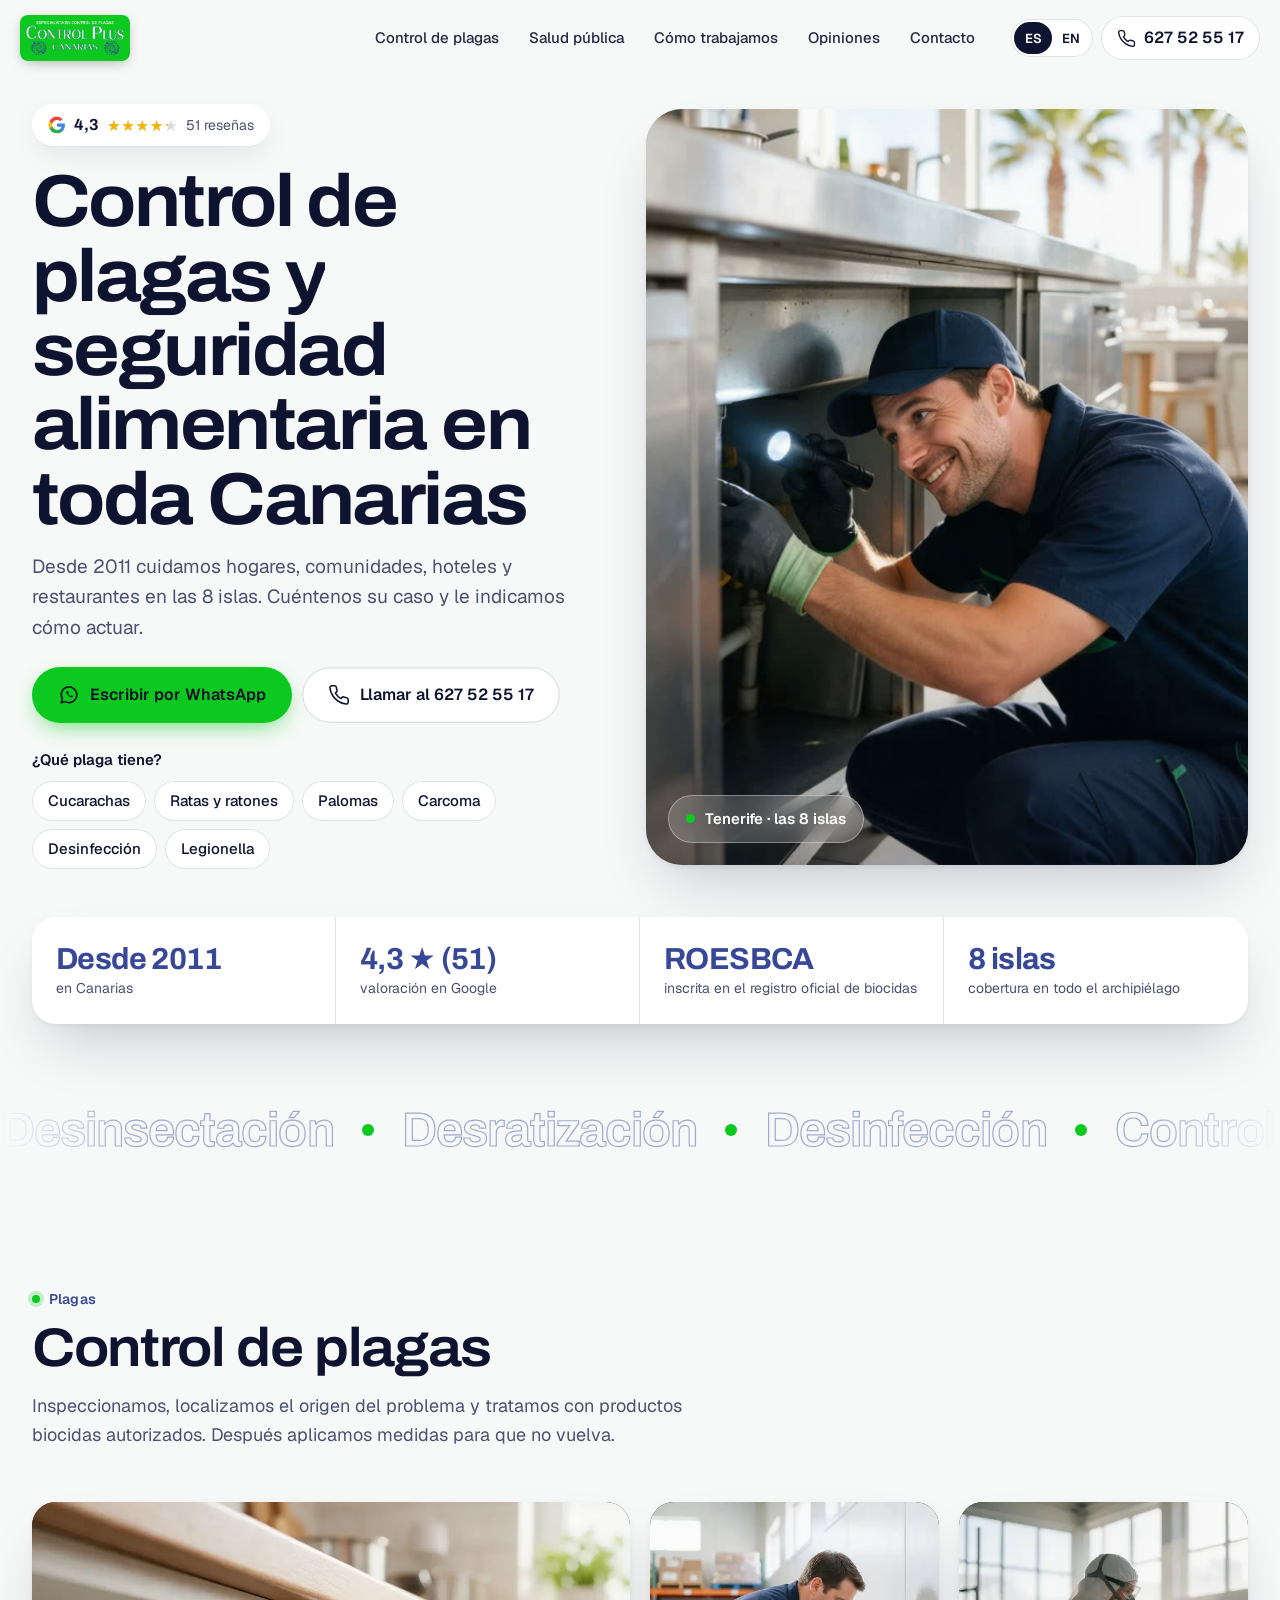
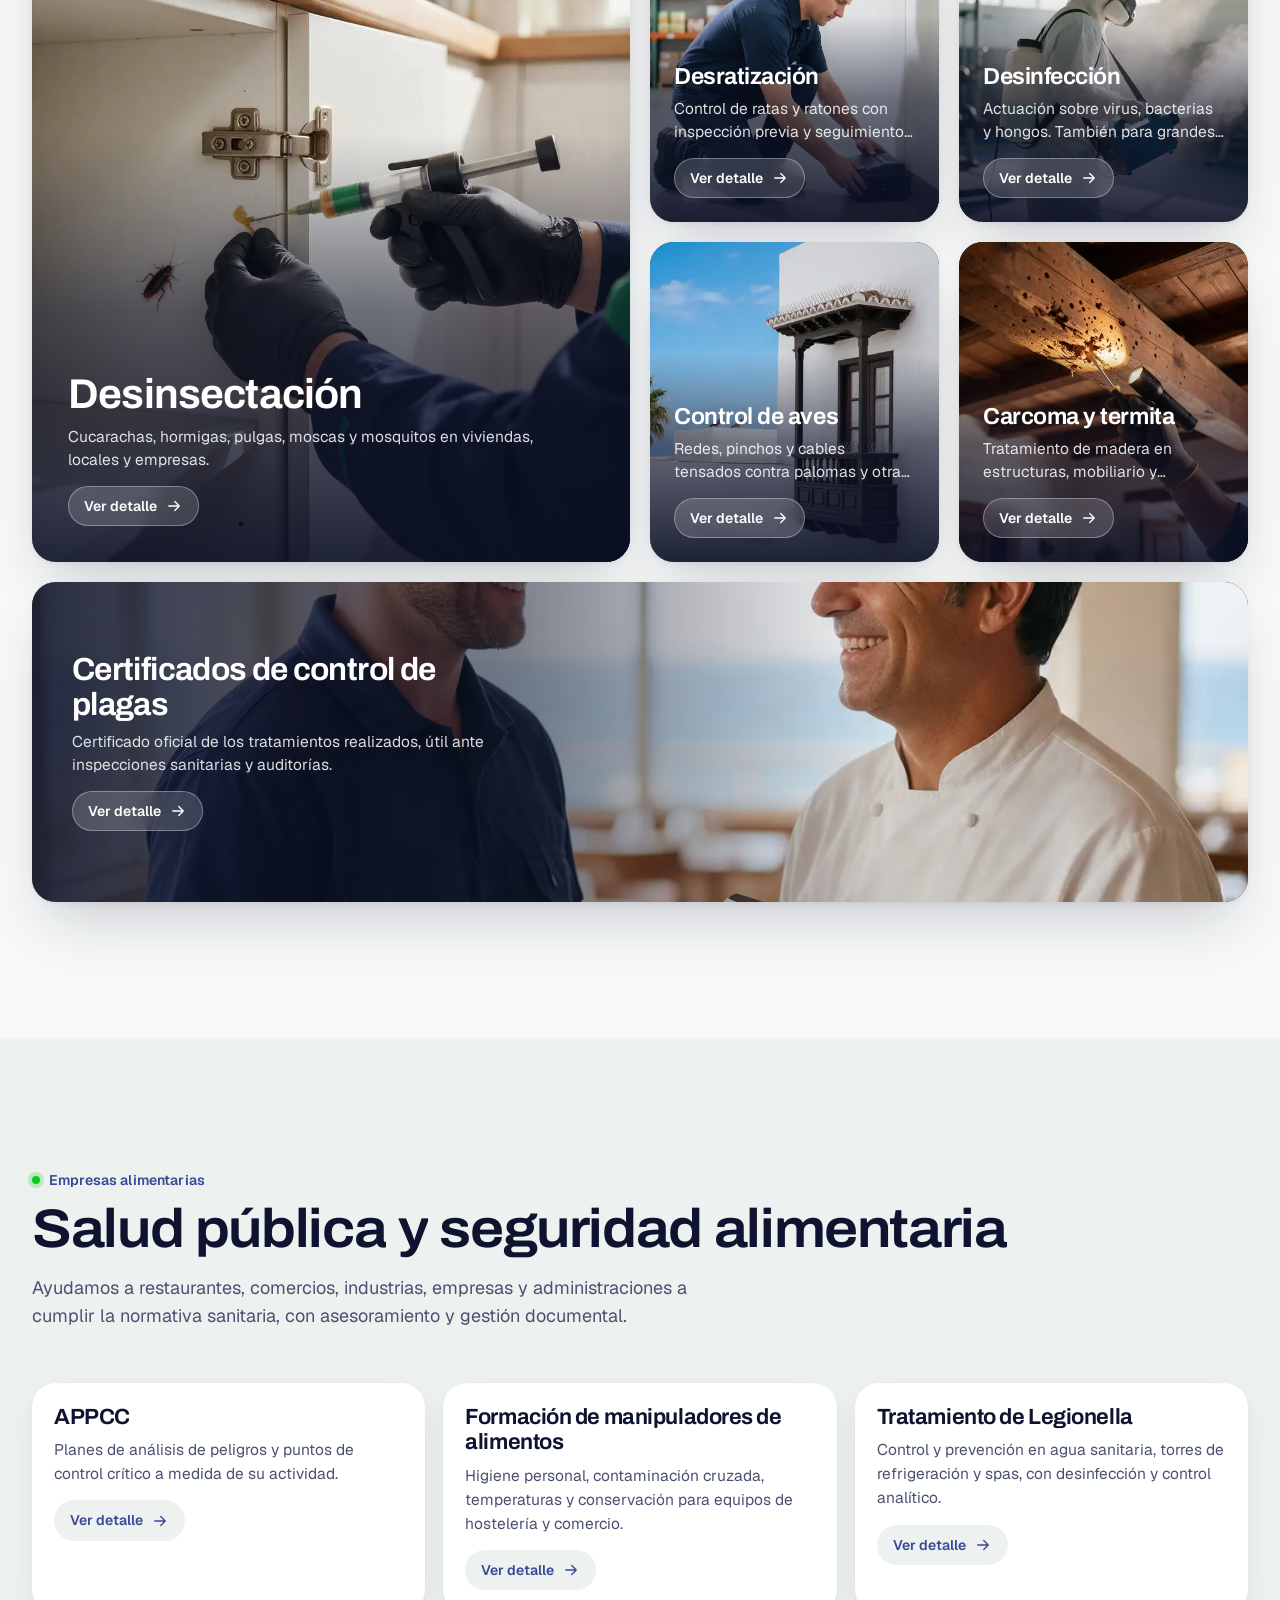
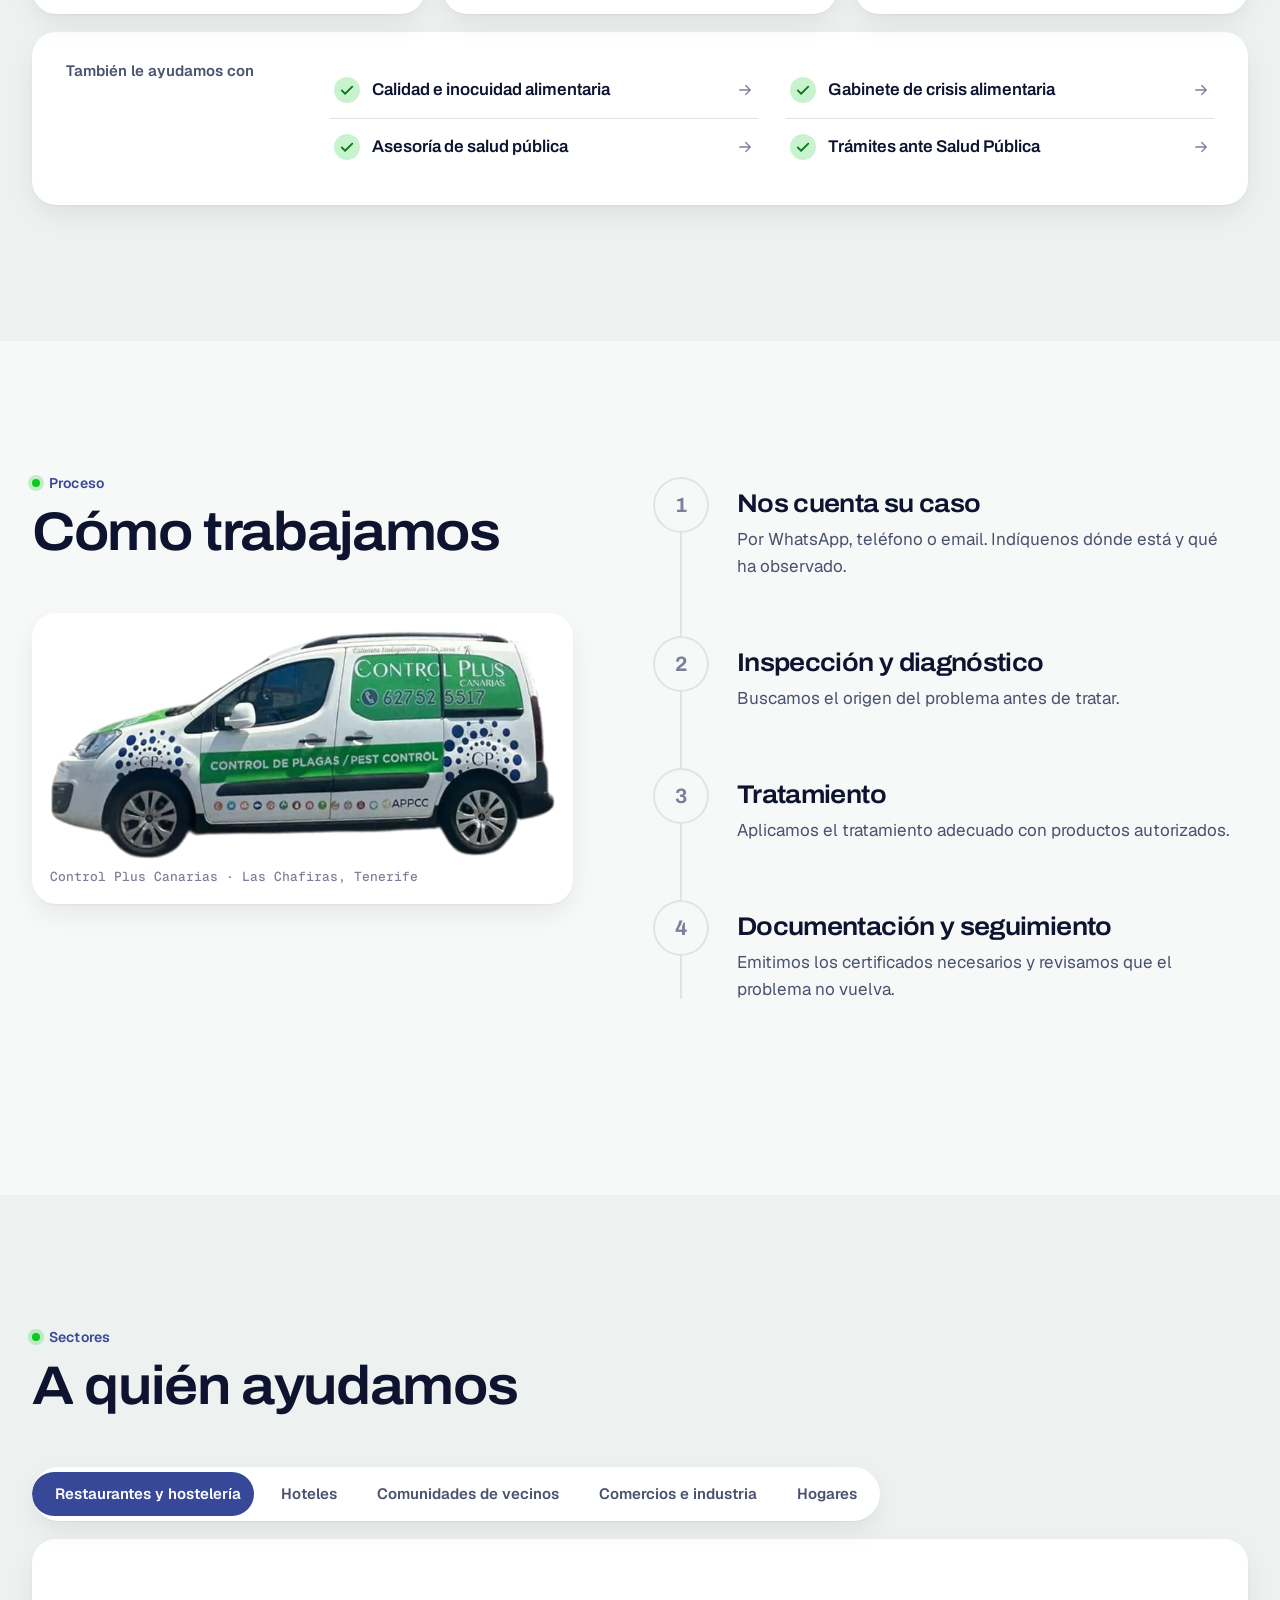
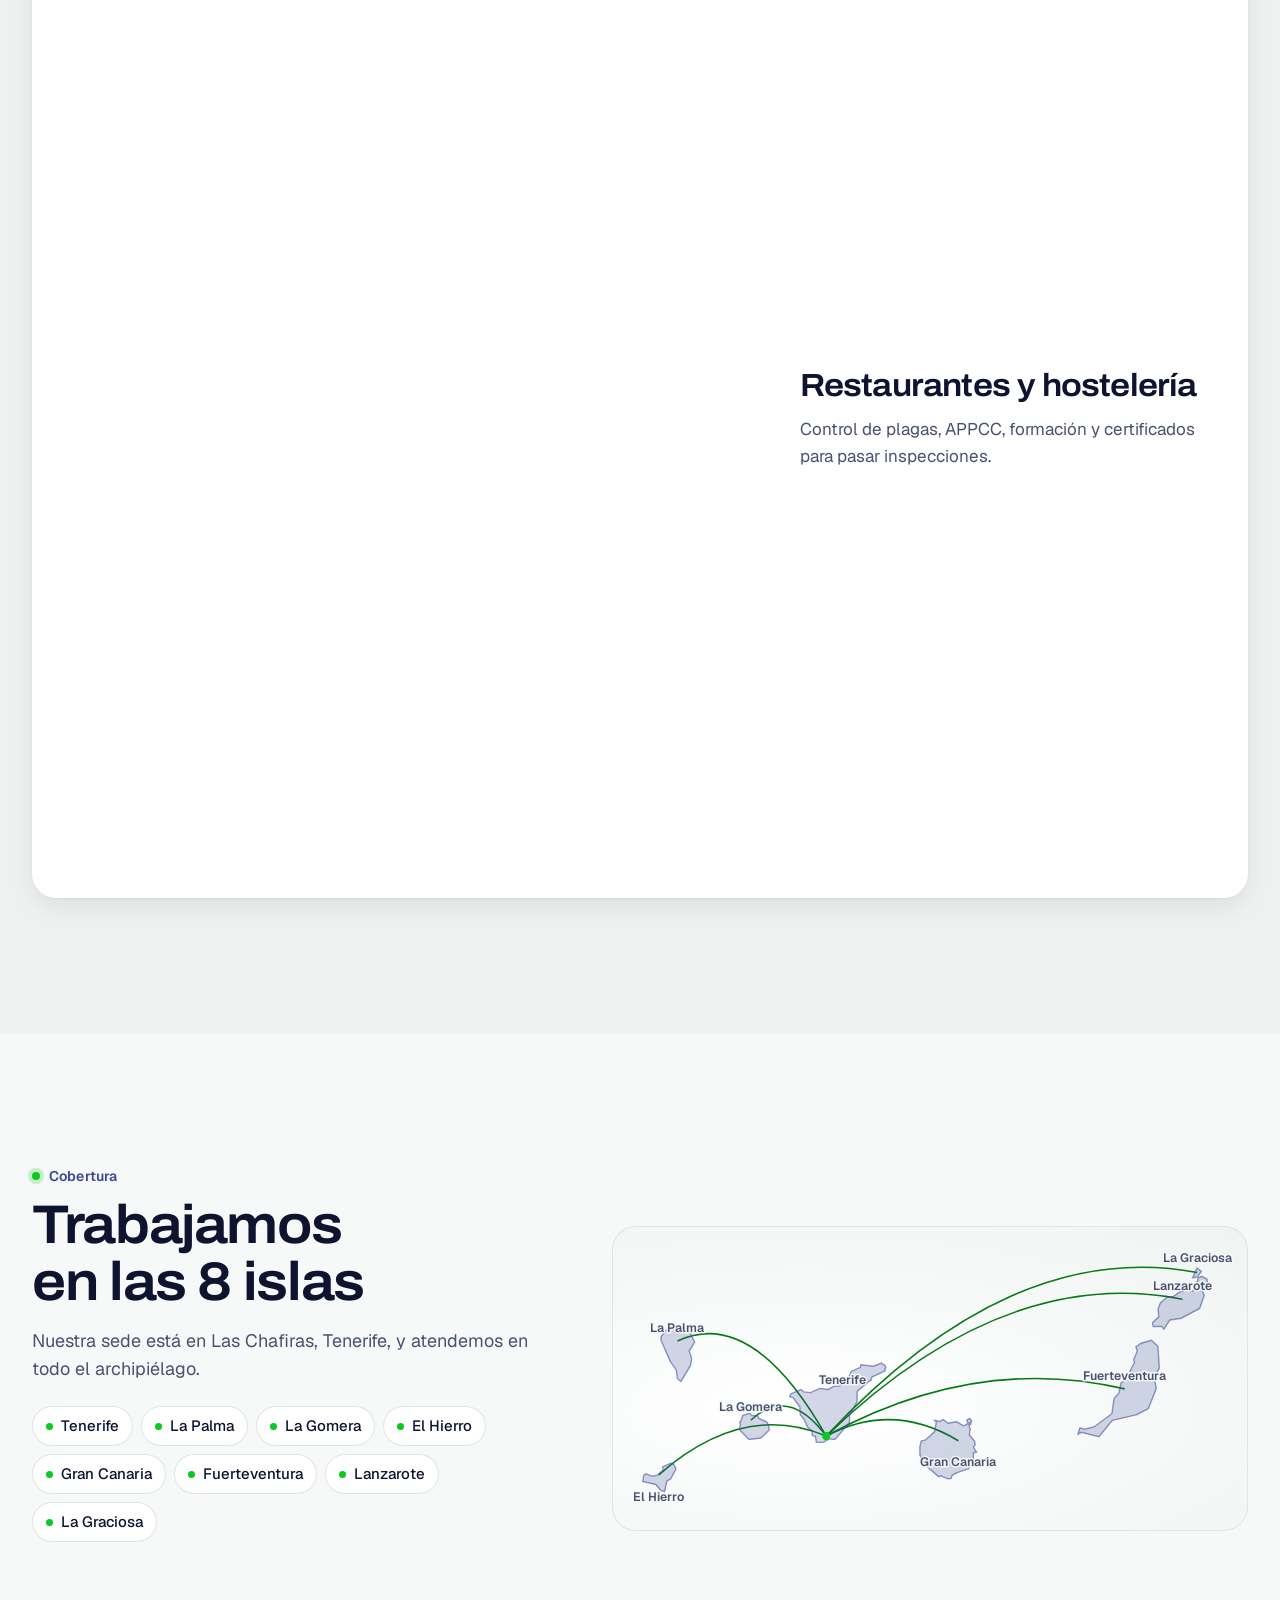
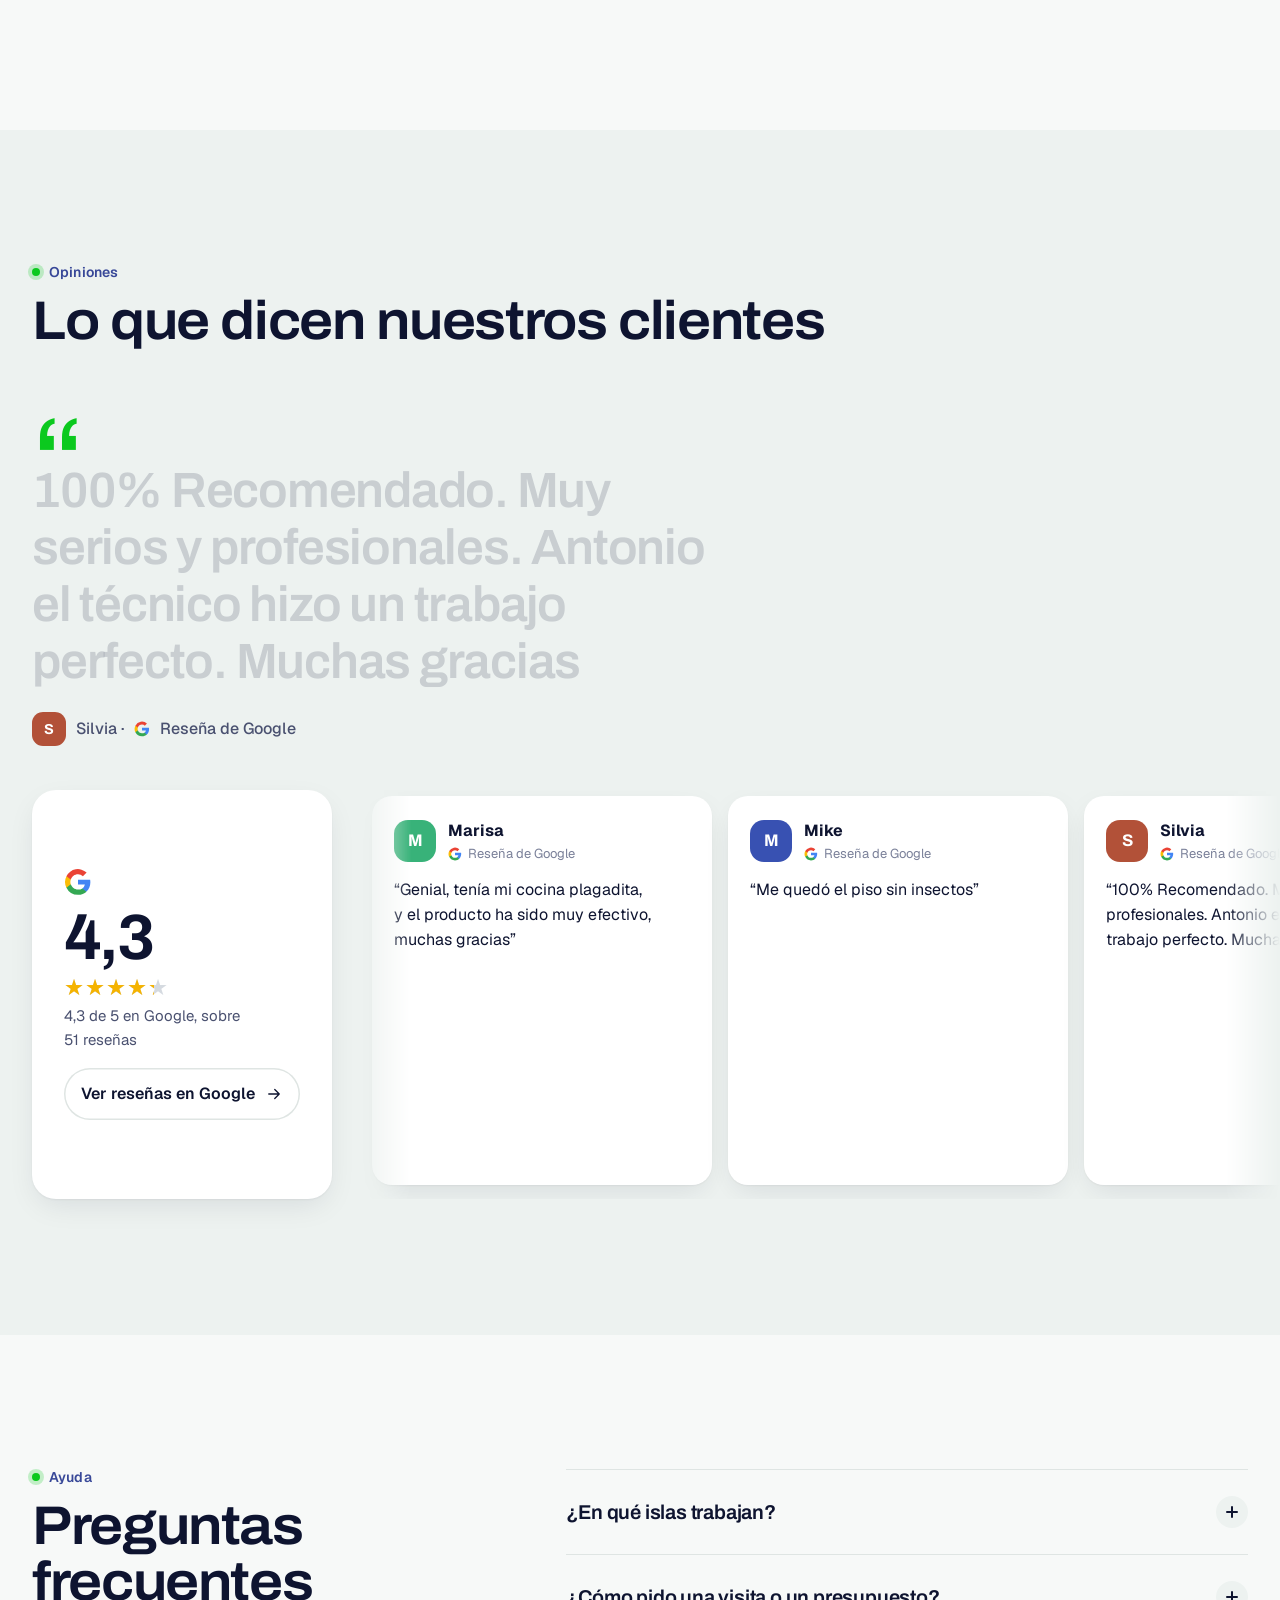
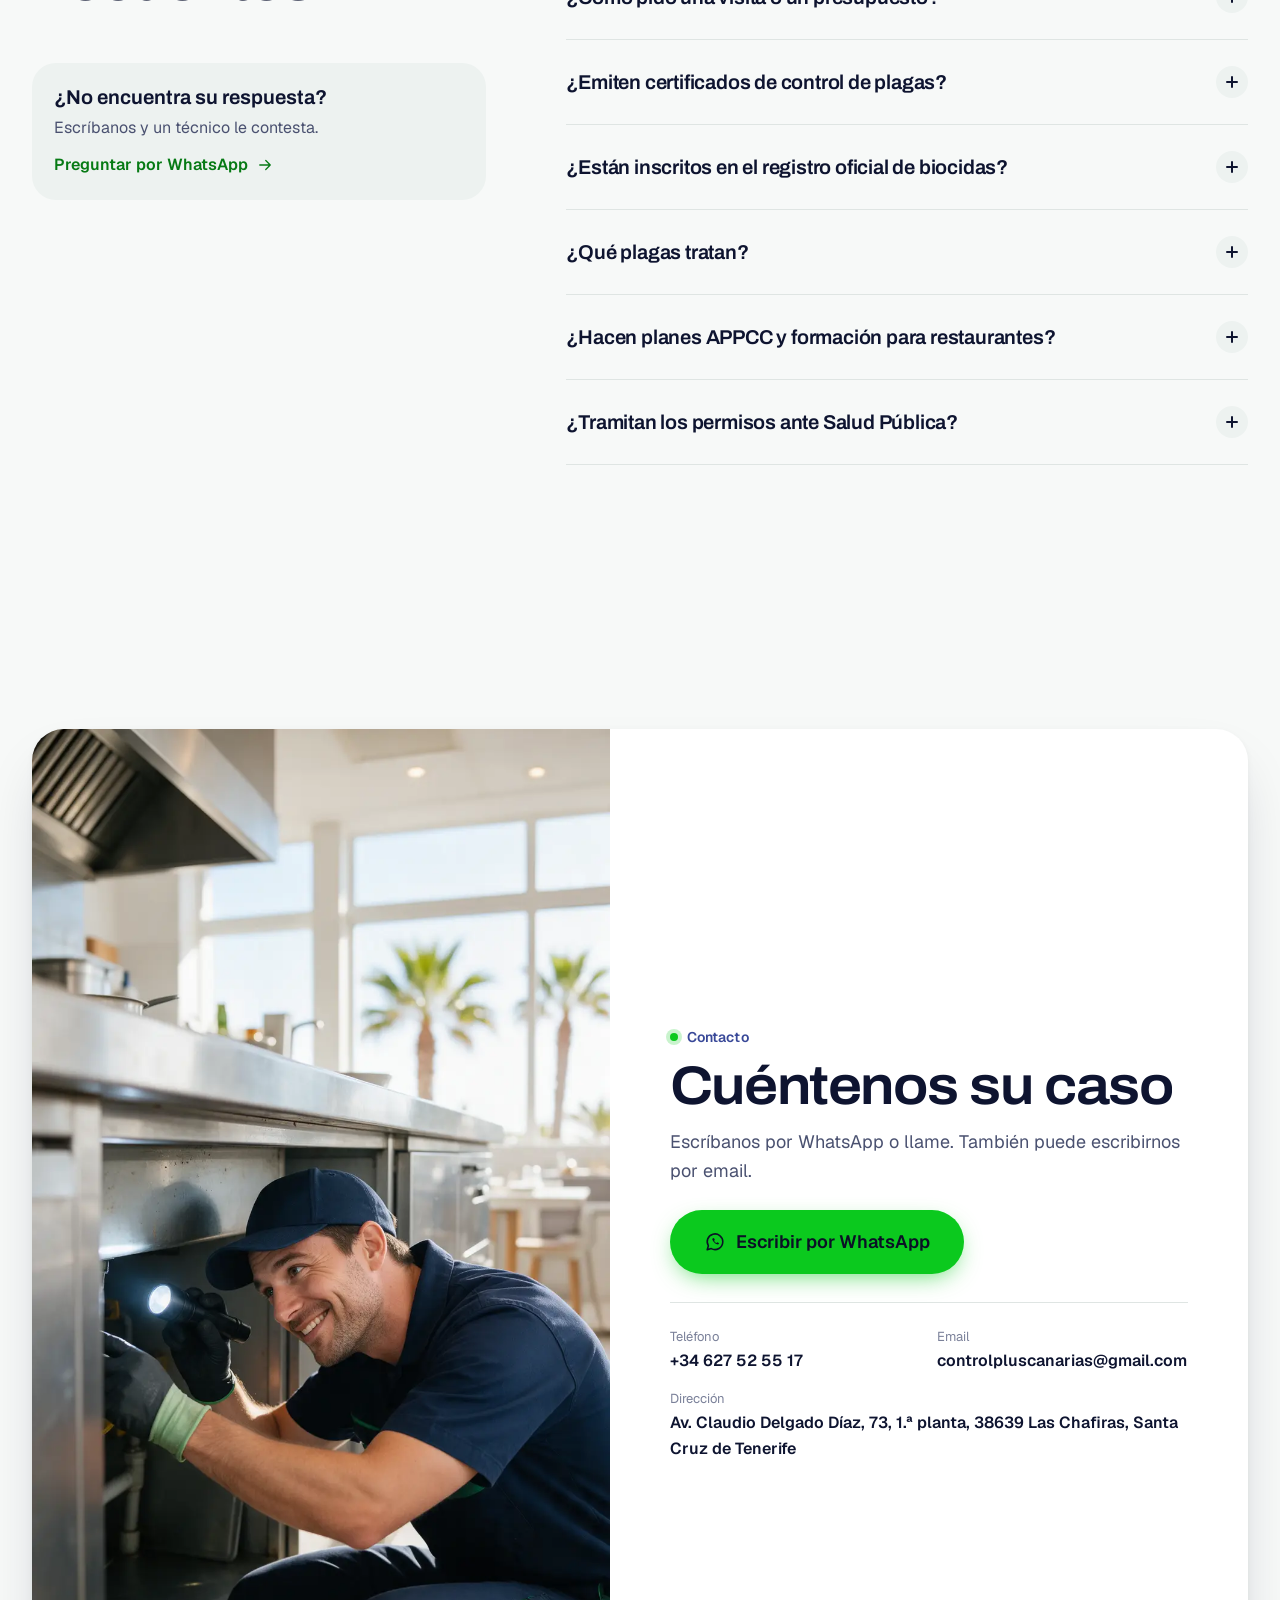
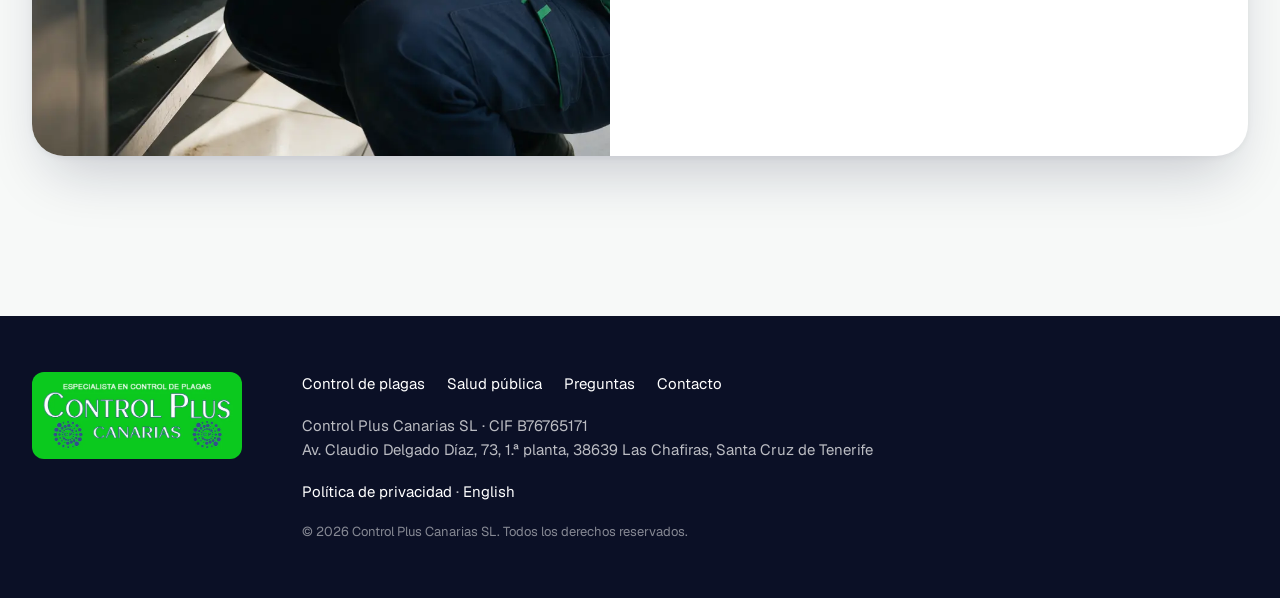
==== commit b4145cc5: "Redesign v2: real work photos, light page, real logo, detail sheets, richer motion and reviews Co-Au" ====
--- a/index.html
+++ b/index.html
@@ -7,27 +7,26 @@
 <meta name="description" content="Control de plagas, APPCC, formación de manipuladores y tratamiento de Legionella en las 8 islas. Desde 2011. Pida su visita por WhatsApp o llame al 627 52 55 17.">
 <link rel="canonical" href="https://controlplus.comebientf.com/">
 <link rel="alternate" hreflang="es" href="https://controlplus.comebientf.com/"><link rel="alternate" hreflang="en" href="https://controlplus.comebientf.com/en/"><link rel="alternate" hreflang="x-default" href="https://controlplus.comebientf.com/">
-<meta name="theme-color" content="#0B1026">
-<meta property="og:type" content="website"><meta property="og:title" content="Control de plagas y seguridad alimentaria en Canarias | Control Plus Canarias"><meta property="og:description" content="Control de plagas, APPCC, formación de manipuladores y tratamiento de Legionella en las 8 islas. Desde 2011. Pida su visita por WhatsApp o llame al 627 52 55 17."><meta property="og:image" content="https://controlplus.comebientf.com/img/hero-desk-1600.webp"><meta property="og:locale" content="es_ES">
-<link rel="icon" href="/img/emblem.png" type="image/png"><link rel="apple-touch-icon" href="/img/emblem.png">
+<meta name="theme-color" content="#FFFFFF">
+<meta property="og:type" content="website"><meta property="og:title" content="Control de plagas y seguridad alimentaria en Canarias | Control Plus Canarias"><meta property="og:description" content="Control de plagas, APPCC, formación de manipuladores y tratamiento de Legionella en las 8 islas. Desde 2011. Pida su visita por WhatsApp o llame al 627 52 55 17."><meta property="og:image" content="https://controlplus.comebientf.com/img/p-hero-1600.webp"><meta property="og:locale" content="es_ES">
+<link rel="icon" href="/img/favicon-48.png" type="image/png"><link rel="apple-touch-icon" href="/img/favicon.png">
 <link rel="preload" href="/fonts/archivo.woff2" as="font" type="font/woff2" crossorigin>
 <link rel="preload" href="/fonts/geist.woff2" as="font" type="font/woff2" crossorigin>
-<link rel="preload" as="image" href="/video/hero-mob.jpg" media="(max-aspect-ratio: 1/1)" fetchpriority="high">
-<link rel="preload" as="image" href="/video/hero-desk.jpg" media="(min-aspect-ratio: 1/1)" fetchpriority="high">
-<link rel="stylesheet" href="/assets/site.css?v=1">
+<link rel="preload" as="image" href="/video/hero2-m.jpg" fetchpriority="high">
+<link rel="stylesheet" href="/assets/site.css?v=2">
 <script>document.documentElement.classList.add("js")</script>
-<script type="application/ld+json">[{"@context":"https://schema.org","@type":"LocalBusiness","@id":"https://controlplus.comebientf.com/#business","name":"Control Plus Canarias","legalName":"Control Plus Canarias SL","url":"https://controlplus.comebientf.com/","telephone":"+34627525517","email":"controlpluscanarias@gmail.com","foundingDate":"2011","image":"https://controlplus.comebientf.com/img/hero-desk-1600.webp","address":{"@type":"PostalAddress","streetAddress":"Av. Claudio Delgado Díaz, 73, 1.ª planta","postalCode":"38639","addressLocality":"Las Chafiras, San Miguel de Abona","addressRegion":"Santa Cruz de Tenerife","addressCountry":"ES"},"areaServed":["Tenerife","La Palma","La Gomera","El Hierro","Gran Canaria","Fuerteventura","Lanzarote","La Graciosa"],"aggregateRating":{"@type":"AggregateRating","ratingValue":"4.3","reviewCount":"51","bestRating":"5"}},{"@context":"https://schema.org","@type":"FAQPage","mainEntity":[{"@type":"Question","name":"¿En qué islas trabajan?","acceptedAnswer":{"@type":"Answer","text":"En las 8 islas Canarias. Nuestra sede está en Las Chafiras, en Tenerife."}},{"@type":"Question","name":"¿Cómo pido una visita o un presupuesto?","acceptedAnswer":{"@type":"Answer","text":"Escríbanos por WhatsApp o llámenos al 627 52 55 17. También puede enviarnos un email a controlpluscanarias@gmail.com."}},{"@type":"Question","name":"¿Emiten certificados de control de plagas?","acceptedAnswer":{"@type":"Answer","text":"Sí. Emitimos certificados oficiales de los tratamientos realizados. Los piden las actividades de alimentación, hostelería, comercio e industria sujetas a inspección sanitaria."}},{"@type":"Question","name":"¿Están inscritos en el registro oficial de biocidas?","acceptedAnswer":{"@type":"Answer","text":"Sí. Control Plus Canarias está inscrita en el Registro Oficial de Establecimientos y Servicios Biocidas de Canarias (ROESBCA)."}},{"@type":"Question","name":"¿Qué plagas tratan?","acceptedAnswer":{"@type":"Answer","text":"Ratas, ratones, cucarachas, hormigas, pulgas, moscas y mosquitos. También palomas y otras aves, y carcoma y termita en madera."}},{"@type":"Question","name":"¿Hacen planes APPCC y formación para restaurantes?","acceptedAnswer":{"@type":"Answer","text":"Sí. Elaboramos planes APPCC personalizados e impartimos formación para manipuladores de alimentos a hostelería, comercios e industria alimentaria."}},{"@type":"Question","name":"¿Tramitan los permisos ante Salud Pública?","acceptedAnswer":{"@type":"Answer","text":"Sí. Gestionamos registros, autorizaciones sanitarias y comunicaciones previas ante la Dirección General de Salud Pública."}}]}]</script>
+<script type="application/ld+json">[{"@context":"https://schema.org","@type":"LocalBusiness","@id":"https://controlplus.comebientf.com/#business","name":"Control Plus Canarias","legalName":"Control Plus Canarias SL","url":"https://controlplus.comebientf.com/","telephone":"+34627525517","email":"controlpluscanarias@gmail.com","foundingDate":"2011","image":"https://controlplus.comebientf.com/img/p-hero-1600.webp","logo":"https://controlplus.comebientf.com/img/logo-original.webp","address":{"@type":"PostalAddress","streetAddress":"Av. Claudio Delgado Díaz, 73, 1.ª planta","postalCode":"38639","addressLocality":"Las Chafiras, San Miguel de Abona","addressRegion":"Santa Cruz de Tenerife","addressCountry":"ES"},"areaServed":["Tenerife","La Palma","La Gomera","El Hierro","Gran Canaria","Fuerteventura","Lanzarote","La Graciosa"],"aggregateRating":{"@type":"AggregateRating","ratingValue":"4.3","reviewCount":"51","bestRating":"5"}},{"@context":"https://schema.org","@type":"FAQPage","mainEntity":[{"@type":"Question","name":"¿En qué islas trabajan?","acceptedAnswer":{"@type":"Answer","text":"En las 8 islas Canarias. Nuestra sede está en Las Chafiras, en Tenerife."}},{"@type":"Question","name":"¿Cómo pido una visita o un presupuesto?","acceptedAnswer":{"@type":"Answer","text":"Escríbanos por WhatsApp o llámenos al 627 52 55 17. También puede enviarnos un email a controlpluscanarias@gmail.com."}},{"@type":"Question","name":"¿Emiten certificados de control de plagas?","acceptedAnswer":{"@type":"Answer","text":"Sí. Emitimos certificados oficiales de los tratamientos realizados. Los piden las actividades de alimentación, hostelería, comercio e industria sujetas a inspección sanitaria."}},{"@type":"Question","name":"¿Están inscritos en el registro oficial de biocidas?","acceptedAnswer":{"@type":"Answer","text":"Sí. Control Plus Canarias está inscrita en el Registro Oficial de Establecimientos y Servicios Biocidas de Canarias (ROESBCA)."}},{"@type":"Question","name":"¿Qué plagas tratan?","acceptedAnswer":{"@type":"Answer","text":"Ratas, ratones, cucarachas, hormigas, pulgas, moscas y mosquitos. También palomas y otras aves, y carcoma y termita en madera."}},{"@type":"Question","name":"¿Hacen planes APPCC y formación para restaurantes?","acceptedAnswer":{"@type":"Answer","text":"Sí. Elaboramos planes APPCC personalizados e impartimos formación para manipuladores de alimentos a hostelería, comercios e industria alimentaria."}},{"@type":"Question","name":"¿Tramitan los permisos ante Salud Pública?","acceptedAnswer":{"@type":"Answer","text":"Sí. Gestionamos registros, autorizaciones sanitarias y comunicaciones previas ante la Dirección General de Salud Pública."}}]}]</script>
 </head>
 <body>
 <a class="skip" href="#main">Ir al contenido</a>
+<i class="progress" aria-hidden="true"></i>
 <header class="hdr" id="hdr">
   <div class="hdr__in">
-    <a class="brand" href="/" aria-label="Control Plus Canarias"><span class="emblem" aria-hidden="true"></span><span class="brand__name">Control Plus<small>Canarias</small></span></a>
-    <nav class="hdr__nav" aria-label="Main"><a href="#plagas">Control de plagas</a><a href="#salud">Salud pública</a><a href="#proceso">Cómo trabajamos</a><a href="#faq">Preguntas</a><a href="#contacto">Contacto</a></nav>
+    <a class="brand" href="/"><img src="/img/logo-hdr.webp" width="287" height="120" alt="Control Plus Canarias"></a>
+    <nav class="hdr__nav" aria-label="Main"><a href="#plagas">Control de plagas</a><a href="#salud">Salud pública</a><a href="#proceso">Cómo trabajamos</a><a href="#opiniones">Opiniones</a><a href="#contacto">Contacto</a></nav>
     <div class="hdr__act">
       <div class="lang" role="group" aria-label="Language"><a href="/" aria-current="true" hreflang="es" lang="es">ES</a><a href="/en/"  hreflang="en" lang="en">EN</a></div>
-      <a class="btn btn--wa btn--sm hide-m" href="https://wa.me/34627525517?text=Hola%2C%20les%20escribo%20desde%20su%20web.%20Quisiera%20pedir%20informaci%C3%B3n%20sobre%3A%20Control%20Plus%20Canarias" target="_blank" rel="noopener"><svg class="ic" viewBox="0 0 24 24" aria-hidden="true"><path d="M20.5 11.8a8.5 8.5 0 0 1-12.6 7.4L3.5 20.5l1.3-4.3a8.5 8.5 0 1 1 15.7-4.4z"/><path d="M9 8.5c.2 2.6 3.2 5.8 6.4 6.3l1.1-1.4-1.9-1-.9.8c-1-.4-2.2-1.6-2.7-2.7l.8-.9-1-1.9z" fill="currentColor" stroke="none"/></svg><span>WhatsApp</span></a>
-      <a class="iconbtn" href="tel:+34627525517" aria-label="Llamar +34 627 52 55 17"><svg class="ic" viewBox="0 0 24 24" aria-hidden="true"><path d="M22 16.9v3a2 2 0 0 1-2.2 2 19.8 19.8 0 0 1-8.6-3.1 19.5 19.5 0 0 1-6-6A19.8 19.8 0 0 1 2.1 4.2 2 2 0 0 1 4.1 2h3a2 2 0 0 1 2 1.7c.1 1 .4 1.9.7 2.8a2 2 0 0 1-.5 2.1L8.1 9.9a16 16 0 0 0 6 6l1.3-1.3a2 2 0 0 1 2.1-.4c.9.3 1.8.6 2.8.7a2 2 0 0 1 1.7 2z"/></svg></a>
+      <a class="hdr__tel" href="tel:+34627525517" aria-label="Llamar +34 627 52 55 17"><svg class="ic" viewBox="0 0 24 24" aria-hidden="true"><path d="M22 16.9v3a2 2 0 0 1-2.2 2 19.8 19.8 0 0 1-8.6-3.1 19.5 19.5 0 0 1-6-6A19.8 19.8 0 0 1 2.1 4.2 2 2 0 0 1 4.1 2h3a2 2 0 0 1 2 1.7c.1 1 .4 1.9.7 2.8a2 2 0 0 1-.5 2.1L8.1 9.9a16 16 0 0 0 6 6l1.3-1.3a2 2 0 0 1 2.1-.4c.9.3 1.8.6 2.8.7a2 2 0 0 1 1.7 2z"/></svg><span>627 52 55 17</span></a>
     </div>
   </div>
 </header>
@@ -35,142 +34,160 @@
 <main id="main">
 <section class="hero" id="top" aria-labelledby="h1">
   <div class="hero__media">
-    <picture><source media="(max-aspect-ratio: 1/1)" srcset="/video/hero-mob.jpg"><img class="hero__poster" src="/video/hero-desk.jpg" alt="" fetchpriority="high"></picture>
-    <video class="hero__video" muted playsinline loop preload="none" data-src-m="/video/hero-mob.mp4" data-src-d="/video/hero-desk.mp4" aria-hidden="true"></video>
-  </div>
-  <i class="scan" aria-hidden="true"></i>
+    <img class="hero__poster" src="/video/hero2-m.jpg" width="720" height="1280" alt="Técnico de Control Plus inspeccionando la cocina de un restaurante" fetchpriority="high">
+    <video class="hero__video" muted playsinline loop preload="none" data-src="/video/hero2-m.mp4" aria-hidden="true"></video>
+    <span class="hero__badge"><i></i>Tenerife · las 8 islas</span>
+  </div>
   <div class="wrap hero__body">
-    <h1 id="h1" class="hero__title">Control de plagas y seguridad alimentaria en toda Canarias</h1>
-    <p class="hero__sub">Desde 2011 cuidamos hogares, comunidades, hoteles y restaurantes en las 8 islas. Cuéntenos su caso y le indicamos cómo actuar.</p>
-    <div class="hero__ctas" id="heroCtas">
-      <a class="btn btn--wa" href="https://wa.me/34627525517?text=Hola%2C%20les%20escribo%20desde%20su%20web.%20Quisiera%20pedir%20informaci%C3%B3n%20sobre%3A%20Control%20Plus%20Canarias" target="_blank" rel="noopener"><svg class="ic" viewBox="0 0 24 24" aria-hidden="true"><path d="M20.5 11.8a8.5 8.5 0 0 1-12.6 7.4L3.5 20.5l1.3-4.3a8.5 8.5 0 1 1 15.7-4.4z"/><path d="M9 8.5c.2 2.6 3.2 5.8 6.4 6.3l1.1-1.4-1.9-1-.9.8c-1-.4-2.2-1.6-2.7-2.7l.8-.9-1-1.9z" fill="currentColor" stroke="none"/></svg><span>Escribir por WhatsApp</span></a>
-      <a class="btn btn--ghost" href="tel:+34627525517"><svg class="ic" viewBox="0 0 24 24" aria-hidden="true"><path d="M22 16.9v3a2 2 0 0 1-2.2 2 19.8 19.8 0 0 1-8.6-3.1 19.5 19.5 0 0 1-6-6A19.8 19.8 0 0 1 2.1 4.2 2 2 0 0 1 4.1 2h3a2 2 0 0 1 2 1.7c.1 1 .4 1.9.7 2.8a2 2 0 0 1-.5 2.1L8.1 9.9a16 16 0 0 0 6 6l1.3-1.3a2 2 0 0 1 2.1-.4c.9.3 1.8.6 2.8.7a2 2 0 0 1 1.7 2z"/></svg><span>Llamar al 627 52 55 17</span></a>
-    </div>
+    <a class="chip-rating hero__in" style="--d:0" href="#opiniones"><svg class="g" viewBox="0 0 24 24" aria-hidden="true"><path fill="#4285F4" d="M22.6 12.2c0-.8-.1-1.5-.2-2.2H12v4.2h5.9a5 5 0 0 1-2.2 3.3v2.7h3.6c2.1-1.9 3.3-4.8 3.3-8z"/><path fill="#34A853" d="M12 23c3 0 5.5-1 7.3-2.7l-3.6-2.8c-1 .7-2.2 1-3.7 1-2.9 0-5.3-1.9-6.2-4.5H2.1v2.9A11 11 0 0 0 12 23z"/><path fill="#FBBC05" d="M5.8 14a6.6 6.6 0 0 1 0-4.2V7H2.1a11 11 0 0 0 0 9.9z"/><path fill="#EA4335" d="M12 5.4c1.6 0 3.1.6 4.2 1.7l3.2-3.2A11 11 0 0 0 2.1 7l3.7 2.9C6.7 7.3 9.1 5.4 12 5.4z"/></svg><strong>4,3</strong><span class="stars" aria-hidden="true"><span>★★★★★</span><span class="stars__on" style="width:86%">★★★★★</span></span><span>51 reseñas</span></a>
+    <h1 id="h1" class="hero__title"><span class="w"><span style="--w:0">Control</span></span> <span class="w"><span style="--w:1">de</span></span> <span class="w"><span style="--w:2">plagas</span></span> <span class="w"><span style="--w:3">y</span></span> <span class="w"><span style="--w:4">seguridad</span></span> <span class="w"><span style="--w:5">alimentaria</span></span> <span class="w"><span style="--w:6">en</span></span> <span class="w"><span style="--w:7">toda</span></span> <span class="w"><span style="--w:8">Canarias</span></span></h1>
+    <p class="hero__sub hero__in" style="--d:5">Desde 2011 cuidamos hogares, comunidades, hoteles y restaurantes en las 8 islas. Cuéntenos su caso y le indicamos cómo actuar.</p>
+    <div class="hero__ctas hero__in" style="--d:6" id="heroCtas">
+      <a class="btn btn--wa btn--lg mag" href="https://wa.me/34627525517?text=Hola%2C%20les%20escribo%20desde%20su%20web.%20Quisiera%20pedir%20informaci%C3%B3n%20sobre%3A%20Control%20Plus%20Canarias" target="_blank" rel="noopener"><svg class="ic" viewBox="0 0 24 24" aria-hidden="true"><path d="M20.5 11.8a8.5 8.5 0 0 1-12.6 7.4L3.5 20.5l1.3-4.3a8.5 8.5 0 1 1 15.7-4.4z"/><path d="M9 8.5c.2 2.6 3.2 5.8 6.4 6.3l1.1-1.4-1.9-1-.9.8c-1-.4-2.2-1.6-2.7-2.7l.8-.9-1-1.9z" fill="currentColor" stroke="none"/></svg><span>Escribir por WhatsApp</span></a>
+      <a class="btn btn--glass btn--lg" href="tel:+34627525517"><svg class="ic" viewBox="0 0 24 24" aria-hidden="true"><path d="M22 16.9v3a2 2 0 0 1-2.2 2 19.8 19.8 0 0 1-8.6-3.1 19.5 19.5 0 0 1-6-6A19.8 19.8 0 0 1 2.1 4.2 2 2 0 0 1 4.1 2h3a2 2 0 0 1 2 1.7c.1 1 .4 1.9.7 2.8a2 2 0 0 1-.5 2.1L8.1 9.9a16 16 0 0 0 6 6l1.3-1.3a2 2 0 0 1 2.1-.4c.9.3 1.8.6 2.8.7a2 2 0 0 1 1.7 2z"/></svg><span>Llamar al 627 52 55 17</span></a>
+    </div>
+    <div class="picker hero__in" style="--d:7"><p>¿Qué plaga tiene?</p><ul role="list"><li><a href="#p0" data-open="p0" style="--i:0">Cucarachas</a></li><li><a href="#p1" data-open="p1" style="--i:1">Ratas y ratones</a></li><li><a href="#p3" data-open="p3" style="--i:2">Palomas</a></li><li><a href="#p4" data-open="p4" style="--i:3">Carcoma</a></li><li><a href="#p2" data-open="p2" style="--i:4">Desinfección</a></li><li><a href="#h2" data-open="h2" style="--i:5">Legionella</a></li></ul></div>
   </div>
 </section>
 
 <section class="trust" aria-label="Control Plus Canarias">
-  <ul class="wrap trust__grid"><li><strong class="mono" data-count="2011">Desde 2011</strong><span>en Canarias</span></li><li><strong class="mono" data-count="">4,3 ★ (51)</strong><span>valoración en Google</span></li><li><strong class="mono" data-count="">ROESBCA</strong><span>inscrita en el registro oficial de biocidas</span></li><li><strong class="mono" data-count="8">8 islas</strong><span>cobertura en todo el archipiélago</span></li></ul>
-</section>
+  <ul class="wrap trust__grid"><li class="reveal" style="--i:0"><strong data-count="2011">Desde 2011</strong><span>en Canarias</span></li><li class="reveal" style="--i:1"><strong data-count="">4,3 ★ (51)</strong><span>valoración en Google</span></li><li class="reveal" style="--i:2"><strong data-count="">ROESBCA</strong><span>inscrita en el registro oficial de biocidas</span></li><li class="reveal" style="--i:3"><strong data-count="8">8 islas</strong><span>cobertura en todo el archipiélago</span></li></ul>
+</section>
+
+<div class="ticker" aria-hidden="true"><div class="ticker__row"><span>Desinsectación<i></i>Desratización<i></i>Desinfección<i></i>Control de aves<i></i>Carcoma y termita<i></i>Certificados de control de plagas<i></i>APPCC<i></i>Formación de manipuladores de alimentos<i></i>Tratamiento de Legionella<i></i></span><span>Desinsectación<i></i>Desratización<i></i>Desinfección<i></i>Control de aves<i></i>Carcoma y termita<i></i>Certificados de control de plagas<i></i>APPCC<i></i>Formación de manipuladores de alimentos<i></i>Tratamiento de Legionella<i></i></span></div></div>
 
 <section class="sec" id="plagas" aria-labelledby="t-pests">
-  <div class="wrap sec__head reveal"><h2 id="t-pests">Control de plagas</h2><p class="lead">Inspeccionamos, localizamos el origen del problema y tratamos con productos biocidas autorizados. Después aplicamos medidas para que no vuelva.</p></div>
-  <div class="pests">
-    <figure class="pests__media reveal"><video class="" muted playsinline loop preload="none" poster="/video/pest.jpg" data-src="/video/pest.mp4" aria-hidden="true"></video><figcaption class="mono">PC · 6 servicios</figcaption></figure>
-    <ul class="cards" role="list">
-      <li class="card reveal" style="--i:0"><span class="mono code">PC-01</span><svg class="ic" viewBox="0 0 24 24" aria-hidden="true"><path d="M8 8a4 4 0 0 1 8 0"/><rect x="7" y="8" width="10" height="11" rx="5"/><path d="M12 8v11M4 12h3M17 12h3M4.5 17.5 7 16M19.5 17.5 17 16M5 7l2.5 2M19 7l-2.5 2"/></svg><h3>Desinsectación</h3><p>Cucarachas, hormigas, pulgas, moscas y mosquitos en viviendas, locales y empresas.</p>
-        <a class="card__cta" href="https://wa.me/34627525517?text=Hola%2C%20les%20escribo%20desde%20su%20web.%20Quisiera%20pedir%20informaci%C3%B3n%20sobre%3A%20Desinsectaci%C3%B3n" target="_blank" rel="noopener"><svg class="ic" viewBox="0 0 24 24" aria-hidden="true"><path d="M20.5 11.8a8.5 8.5 0 0 1-12.6 7.4L3.5 20.5l1.3-4.3a8.5 8.5 0 1 1 15.7-4.4z"/><path d="M9 8.5c.2 2.6 3.2 5.8 6.4 6.3l1.1-1.4-1.9-1-.9.8c-1-.4-2.2-1.6-2.7-2.7l.8-.9-1-1.9z" fill="currentColor" stroke="none"/></svg><span>Enviar WhatsApp</span></a></li>
-      <li class="card reveal" style="--i:1"><span class="mono code">PC-02</span><svg class="ic" viewBox="0 0 24 24" aria-hidden="true"><path d="M3 15c0-4 3.5-7 8-7 3 0 5.5 1.5 6.5 4l2.5.5-1 2.5H17"/><circle cx="7" cy="7.5" r="2"/><path d="M14 15c0 2-1 3.5-3 3.5H6M21 18c-2 0-3-1-3-3"/><circle cx="16" cy="12" r=".6" fill="currentColor"/></svg><h3>Desratización</h3><p>Control de ratas y ratones con inspección previa y seguimiento preventivo.</p>
-        <a class="card__cta" href="https://wa.me/34627525517?text=Hola%2C%20les%20escribo%20desde%20su%20web.%20Quisiera%20pedir%20informaci%C3%B3n%20sobre%3A%20Desratizaci%C3%B3n" target="_blank" rel="noopener"><svg class="ic" viewBox="0 0 24 24" aria-hidden="true"><path d="M20.5 11.8a8.5 8.5 0 0 1-12.6 7.4L3.5 20.5l1.3-4.3a8.5 8.5 0 1 1 15.7-4.4z"/><path d="M9 8.5c.2 2.6 3.2 5.8 6.4 6.3l1.1-1.4-1.9-1-.9.8c-1-.4-2.2-1.6-2.7-2.7l.8-.9-1-1.9z" fill="currentColor" stroke="none"/></svg><span>Enviar WhatsApp</span></a></li>
-      <li class="card reveal" style="--i:2"><span class="mono code">PC-03</span><svg class="ic" viewBox="0 0 24 24" aria-hidden="true"><path d="M9 9h6v12H9zM10 9V6h4v3M14 6h3l2-2M17 9.5l2.5-1M17 12h3M17 14.5l2.5 1"/></svg><h3>Desinfección</h3><p>Actuación sobre virus, bacterias y hongos. También para grandes superficies como naves, supermercados o instalaciones deportivas, con nebulización y microdifusión.</p>
-        <a class="card__cta" href="https://wa.me/34627525517?text=Hola%2C%20les%20escribo%20desde%20su%20web.%20Quisiera%20pedir%20informaci%C3%B3n%20sobre%3A%20Desinfecci%C3%B3n" target="_blank" rel="noopener"><svg class="ic" viewBox="0 0 24 24" aria-hidden="true"><path d="M20.5 11.8a8.5 8.5 0 0 1-12.6 7.4L3.5 20.5l1.3-4.3a8.5 8.5 0 1 1 15.7-4.4z"/><path d="M9 8.5c.2 2.6 3.2 5.8 6.4 6.3l1.1-1.4-1.9-1-.9.8c-1-.4-2.2-1.6-2.7-2.7l.8-.9-1-1.9z" fill="currentColor" stroke="none"/></svg><span>Enviar WhatsApp</span></a></li>
-      <li class="card reveal" style="--i:3"><span class="mono code">PC-04</span><svg class="ic" viewBox="0 0 24 24" aria-hidden="true"><path d="M3 12c3 0 5-2 6-5 1 3 3 5 6 5l6-1-3 3c-1 3-4 5-8 5-3 0-5-1.5-6-4z"/><path d="M15 9.5h.01"/></svg><h3>Control de aves</h3><p>Redes, pinchos y cables tensados contra palomas y otras aves en edificios, cubiertas y hoteles. Sin dañar a los animales.</p>
-        <a class="card__cta" href="https://wa.me/34627525517?text=Hola%2C%20les%20escribo%20desde%20su%20web.%20Quisiera%20pedir%20informaci%C3%B3n%20sobre%3A%20Control%20de%20aves" target="_blank" rel="noopener"><svg class="ic" viewBox="0 0 24 24" aria-hidden="true"><path d="M20.5 11.8a8.5 8.5 0 0 1-12.6 7.4L3.5 20.5l1.3-4.3a8.5 8.5 0 1 1 15.7-4.4z"/><path d="M9 8.5c.2 2.6 3.2 5.8 6.4 6.3l1.1-1.4-1.9-1-.9.8c-1-.4-2.2-1.6-2.7-2.7l.8-.9-1-1.9z" fill="currentColor" stroke="none"/></svg><span>Enviar WhatsApp</span></a></li>
-      <li class="card reveal" style="--i:4"><span class="mono code">PC-05</span><svg class="ic" viewBox="0 0 24 24" aria-hidden="true"><rect x="3" y="7" width="18" height="10" rx="2"/><circle cx="8" cy="12" r="2"/><path d="M13 10.5c1.5 0 3 .5 4.5 1.5M13 13.5c1.5 0 3-.5 4.5-1.5M6 7V5M18 19v-2"/></svg><h3>Carcoma y termita</h3><p>Tratamiento de madera en estructuras, mobiliario y viviendas, incluida la termita subterránea.</p>
-        <a class="card__cta" href="https://wa.me/34627525517?text=Hola%2C%20les%20escribo%20desde%20su%20web.%20Quisiera%20pedir%20informaci%C3%B3n%20sobre%3A%20Carcoma%20y%20termita" target="_blank" rel="noopener"><svg class="ic" viewBox="0 0 24 24" aria-hidden="true"><path d="M20.5 11.8a8.5 8.5 0 0 1-12.6 7.4L3.5 20.5l1.3-4.3a8.5 8.5 0 1 1 15.7-4.4z"/><path d="M9 8.5c.2 2.6 3.2 5.8 6.4 6.3l1.1-1.4-1.9-1-.9.8c-1-.4-2.2-1.6-2.7-2.7l.8-.9-1-1.9z" fill="currentColor" stroke="none"/></svg><span>Enviar WhatsApp</span></a></li>
-      <li class="card reveal" style="--i:5"><span class="mono code">PC-06</span><svg class="ic" viewBox="0 0 24 24" aria-hidden="true"><path d="M6 3h9l4 4v14H6z"/><path d="M14 3v5h5M9 13l2 2 4-4"/></svg><h3>Certificados de control de plagas</h3><p>Certificado oficial de los tratamientos realizados, útil ante inspecciones sanitarias y auditorías.</p>
-        <a class="card__cta" href="https://wa.me/34627525517?text=Hola%2C%20les%20escribo%20desde%20su%20web.%20Quisiera%20pedir%20informaci%C3%B3n%20sobre%3A%20Certificados%20de%20control%20de%20plagas" target="_blank" rel="noopener"><svg class="ic" viewBox="0 0 24 24" aria-hidden="true"><path d="M20.5 11.8a8.5 8.5 0 0 1-12.6 7.4L3.5 20.5l1.3-4.3a8.5 8.5 0 1 1 15.7-4.4z"/><path d="M9 8.5c.2 2.6 3.2 5.8 6.4 6.3l1.1-1.4-1.9-1-.9.8c-1-.4-2.2-1.6-2.7-2.7l.8-.9-1-1.9z" fill="currentColor" stroke="none"/></svg><span>Enviar WhatsApp</span></a></li>
+  <div class="wrap sec__head reveal"><p class="kick">Plagas</p><h2 id="t-pests"><span class="w"><span style="--w:0">Control</span></span> <span class="w"><span style="--w:1">de</span></span> <span class="w"><span style="--w:2">plagas</span></span></h2><p class="lead">Inspeccionamos, localizamos el origen del problema y tratamos con productos biocidas autorizados. Después aplicamos medidas para que no vuelva.</p></div>
+  <ul class="wrap svc" role="list">
+    <li class="svc__card" id="p0" style="--i:0"><button class="svc__btn spot" type="button" data-open="p0" aria-haspopup="dialog">
+      <span class="svc__img"><img class="" src="/img/p-insectos-960.webp" srcset="/img/p-insectos-480.webp 480w, /img/p-insectos-960.webp 960w, /img/p-insectos-1400.webp 1400w" sizes="(min-width:1024px) 50vw, 92vw" alt="Desinsectación" loading="lazy" decoding="async"></span>
+      <span class="svc__txt"><span class="svc__name">Desinsectación</span><span class="svc__desc">Cucarachas, hormigas, pulgas, moscas y mosquitos en viviendas, locales y empresas.</span><span class="svc__more">Ver detalle <svg class="ic ic--ar" viewBox="0 0 24 24" aria-hidden="true"><path d="M5 12h14M13 6l6 6-6 6"/></svg></span></span></button></li>
+    <li class="svc__card" id="p1" style="--i:1"><button class="svc__btn spot" type="button" data-open="p1" aria-haspopup="dialog">
+      <span class="svc__img"><img class="" src="/img/p-roedores-960.webp" srcset="/img/p-roedores-480.webp 480w, /img/p-roedores-960.webp 960w, /img/p-roedores-1400.webp 1400w" sizes="(min-width:1024px) 25vw, 92vw" alt="Desratización" loading="lazy" decoding="async"></span>
+      <span class="svc__txt"><span class="svc__name">Desratización</span><span class="svc__desc">Control de ratas y ratones con inspección previa y seguimiento preventivo.</span><span class="svc__more">Ver detalle <svg class="ic ic--ar" viewBox="0 0 24 24" aria-hidden="true"><path d="M5 12h14M13 6l6 6-6 6"/></svg></span></span></button></li>
+    <li class="svc__card" id="p2" style="--i:2"><button class="svc__btn spot" type="button" data-open="p2" aria-haspopup="dialog">
+      <span class="svc__img"><img class="" src="/img/p-desinfeccion-960.webp" srcset="/img/p-desinfeccion-480.webp 480w, /img/p-desinfeccion-960.webp 960w, /img/p-desinfeccion-1400.webp 1400w" sizes="(min-width:1024px) 25vw, 92vw" alt="Desinfección" loading="lazy" decoding="async"></span>
+      <span class="svc__txt"><span class="svc__name">Desinfección</span><span class="svc__desc">Actuación sobre virus, bacterias y hongos. También para grandes superficies como naves, supermercados o instalaciones deportivas, con nebulización y microdifusión.</span><span class="svc__more">Ver detalle <svg class="ic ic--ar" viewBox="0 0 24 24" aria-hidden="true"><path d="M5 12h14M13 6l6 6-6 6"/></svg></span></span></button></li>
+    <li class="svc__card" id="p3" style="--i:3"><button class="svc__btn spot" type="button" data-open="p3" aria-haspopup="dialog">
+      <span class="svc__img"><img class="" src="/img/p-aves-960.webp" srcset="/img/p-aves-480.webp 480w, /img/p-aves-960.webp 960w, /img/p-aves-1400.webp 1400w" sizes="(min-width:1024px) 25vw, 92vw" alt="Control de aves" loading="lazy" decoding="async"></span>
+      <span class="svc__txt"><span class="svc__name">Control de aves</span><span class="svc__desc">Redes, pinchos y cables tensados contra palomas y otras aves en edificios, cubiertas y hoteles. Sin dañar a los animales.</span><span class="svc__more">Ver detalle <svg class="ic ic--ar" viewBox="0 0 24 24" aria-hidden="true"><path d="M5 12h14M13 6l6 6-6 6"/></svg></span></span></button></li>
+    <li class="svc__card" id="p4" style="--i:4"><button class="svc__btn spot" type="button" data-open="p4" aria-haspopup="dialog">
+      <span class="svc__img"><img class="" src="/img/p-carcoma-960.webp" srcset="/img/p-carcoma-480.webp 480w, /img/p-carcoma-960.webp 960w, /img/p-carcoma-1400.webp 1400w" sizes="(min-width:1024px) 25vw, 92vw" alt="Carcoma y termita" loading="lazy" decoding="async"></span>
+      <span class="svc__txt"><span class="svc__name">Carcoma y termita</span><span class="svc__desc">Tratamiento de madera en estructuras, mobiliario y viviendas, incluida la termita subterránea.</span><span class="svc__more">Ver detalle <svg class="ic ic--ar" viewBox="0 0 24 24" aria-hidden="true"><path d="M5 12h14M13 6l6 6-6 6"/></svg></span></span></button></li>
+    <li class="svc__card" id="p5" style="--i:5"><button class="svc__btn spot" type="button" data-open="p5" aria-haspopup="dialog">
+      <span class="svc__img"><img class="" src="/img/p-certificados-960.webp" srcset="/img/p-certificados-480.webp 480w, /img/p-certificados-960.webp 960w, /img/p-certificados-1400.webp 1400w" sizes="(min-width:1024px) 100vw, 92vw" alt="Certificados de control de plagas" loading="lazy" decoding="async"></span>
+      <span class="svc__txt"><span class="svc__name">Certificados de control de plagas</span><span class="svc__desc">Certificado oficial de los tratamientos realizados, útil ante inspecciones sanitarias y auditorías.</span><span class="svc__more">Ver detalle <svg class="ic ic--ar" viewBox="0 0 24 24" aria-hidden="true"><path d="M5 12h14M13 6l6 6-6 6"/></svg></span></span></button></li>
+  </ul>
+</section>
+
+<section class="sec sec--tint" id="salud" aria-labelledby="t-health">
+  <div class="wrap">
+    <div class="sec__head reveal"><p class="kick">Empresas alimentarias</p><h2 id="t-health"><span class="w"><span style="--w:0">Salud</span></span> <span class="w"><span style="--w:1">pública</span></span> <span class="w"><span style="--w:2">y</span></span> <span class="w"><span style="--w:3">seguridad</span></span> <span class="w"><span style="--w:4">alimentaria</span></span></h2><p class="lead">Ayudamos a restaurantes, comercios, industrias, empresas y administraciones a cumplir la normativa sanitaria, con asesoramiento y gestión documental.</p></div>
+    <ul class="hl" role="list">
+      <li class="hl__card reveal" id="h0" style="--i:0"><button class="spot" type="button" data-open="h0" aria-haspopup="dialog">
+        <span class="hl__img par"><img class="" src="/img/p-appcc-960.webp" srcset="/img/p-appcc-480.webp 480w, /img/p-appcc-960.webp 960w, /img/p-appcc-1400.webp 1400w" sizes="(min-width:1024px) 33vw, 92vw" alt="APPCC" loading="lazy" decoding="async"></span>
+        <span class="hl__txt"><span class="hl__name">APPCC</span><span class="hl__desc">Planes de análisis de peligros y puntos de control crítico a medida de su actividad.</span><span class="svc__more">Ver detalle <svg class="ic ic--ar" viewBox="0 0 24 24" aria-hidden="true"><path d="M5 12h14M13 6l6 6-6 6"/></svg></span></span></button></li>
+      <li class="hl__card reveal" id="h1" style="--i:1"><button class="spot" type="button" data-open="h1" aria-haspopup="dialog">
+        <span class="hl__img par"><img class="" src="/img/p-formacion-960.webp" srcset="/img/p-formacion-480.webp 480w, /img/p-formacion-960.webp 960w, /img/p-formacion-1400.webp 1400w" sizes="(min-width:1024px) 33vw, 92vw" alt="Formación de manipuladores de alimentos" loading="lazy" decoding="async"></span>
+        <span class="hl__txt"><span class="hl__name">Formación de manipuladores de alimentos</span><span class="hl__desc">Higiene personal, contaminación cruzada, temperaturas y conservación para equipos de hostelería y comercio.</span><span class="svc__more">Ver detalle <svg class="ic ic--ar" viewBox="0 0 24 24" aria-hidden="true"><path d="M5 12h14M13 6l6 6-6 6"/></svg></span></span></button></li>
+      <li class="hl__card reveal" id="h2" style="--i:2"><button class="spot" type="button" data-open="h2" aria-haspopup="dialog">
+        <span class="hl__img par"><img class="" src="/img/p-legionella-960.webp" srcset="/img/p-legionella-480.webp 480w, /img/p-legionella-960.webp 960w, /img/p-legionella-1400.webp 1400w" sizes="(min-width:1024px) 33vw, 92vw" alt="Tratamiento de Legionella" loading="lazy" decoding="async"></span>
+        <span class="hl__txt"><span class="hl__name">Tratamiento de Legionella</span><span class="hl__desc">Control y prevención en agua sanitaria, torres de refrigeración y spas, con desinfección y control analítico.</span><span class="svc__more">Ver detalle <svg class="ic ic--ar" viewBox="0 0 24 24" aria-hidden="true"><path d="M5 12h14M13 6l6 6-6 6"/></svg></span></span></button></li>
     </ul>
-  </div>
-</section>
-
-<section class="sec sec--alt" id="salud" aria-labelledby="t-health">
-  <div class="wrap health">
-    <div class="health__side">
-      <div class="sec__head reveal"><h2 id="t-health">Salud pública y seguridad alimentaria</h2><p class="lead">Ayudamos a restaurantes, comercios, industrias, empresas y administraciones a cumplir la normativa sanitaria, con asesoramiento y gestión documental.</p></div>
-      <figure class="health__media"><video class="health__lab" muted playsinline loop preload="none" poster="/video/lab.jpg" data-src="/video/lab.mp4" aria-hidden="true"></video><img class="health__water" src="/img/water-960.webp" srcset="/img/water-480.webp 480w, /img/water-960.webp 960w, /img/water-1600.webp 1600w" sizes="(min-width:1024px) 40vw, 92vw" alt="" loading="lazy" decoding="async"></figure>
-    </div>
-    <div class="acc" role="list">
-      <details class="acc__item reveal" style="--i:0" role="listitem" ><summary><span class="mono code">SP-01</span><svg class="ic" viewBox="0 0 24 24" aria-hidden="true"><rect x="5" y="4" width="14" height="17" rx="2"/><path d="M9 4V3h6v1M9 11l2 2 4-4M9 17h6"/></svg><h3>APPCC</h3><i class="acc__plus" aria-hidden="true"></i></summary>
-        <div class="acc__body"><p>Planes de análisis de peligros y puntos de control crítico a medida de su actividad.</p><a class="card__cta" href="https://wa.me/34627525517?text=Hola%2C%20les%20escribo%20desde%20su%20web.%20Quisiera%20pedir%20informaci%C3%B3n%20sobre%3A%20APPCC" target="_blank" rel="noopener"><svg class="ic" viewBox="0 0 24 24" aria-hidden="true"><path d="M20.5 11.8a8.5 8.5 0 0 1-12.6 7.4L3.5 20.5l1.3-4.3a8.5 8.5 0 1 1 15.7-4.4z"/><path d="M9 8.5c.2 2.6 3.2 5.8 6.4 6.3l1.1-1.4-1.9-1-.9.8c-1-.4-2.2-1.6-2.7-2.7l.8-.9-1-1.9z" fill="currentColor" stroke="none"/></svg><span>Enviar WhatsApp</span></a></div></details>
-      <details class="acc__item reveal" style="--i:1" role="listitem" ><summary><span class="mono code">SP-02</span><svg class="ic" viewBox="0 0 24 24" aria-hidden="true"><path d="M2 9l10-5 10 5-10 5z"/><path d="M6 11v5c3 2 9 2 12 0v-5M22 9v6"/></svg><h3>Formación de manipuladores de alimentos</h3><i class="acc__plus" aria-hidden="true"></i></summary>
-        <div class="acc__body"><p>Higiene personal, contaminación cruzada, temperaturas y conservación para equipos de hostelería y comercio.</p><a class="card__cta" href="https://wa.me/34627525517?text=Hola%2C%20les%20escribo%20desde%20su%20web.%20Quisiera%20pedir%20informaci%C3%B3n%20sobre%3A%20Formaci%C3%B3n%20de%20manipuladores%20de%20alimentos" target="_blank" rel="noopener"><svg class="ic" viewBox="0 0 24 24" aria-hidden="true"><path d="M20.5 11.8a8.5 8.5 0 0 1-12.6 7.4L3.5 20.5l1.3-4.3a8.5 8.5 0 1 1 15.7-4.4z"/><path d="M9 8.5c.2 2.6 3.2 5.8 6.4 6.3l1.1-1.4-1.9-1-.9.8c-1-.4-2.2-1.6-2.7-2.7l.8-.9-1-1.9z" fill="currentColor" stroke="none"/></svg><span>Enviar WhatsApp</span></a></div></details>
-      <details class="acc__item reveal" style="--i:2" role="listitem" data-water><summary><span class="mono code">SP-03</span><svg class="ic" viewBox="0 0 24 24" aria-hidden="true"><path d="M12 3s7 7.5 7 12a7 7 0 0 1-14 0c0-4.5 7-12 7-12z"/><path d="M9 15a3 3 0 0 0 3 3"/></svg><h3>Tratamiento de Legionella</h3><i class="acc__plus" aria-hidden="true"></i></summary>
-        <div class="acc__body"><p>Control y prevención en agua sanitaria, torres de refrigeración y spas, con desinfección y control analítico.</p><a class="card__cta" href="https://wa.me/34627525517?text=Hola%2C%20les%20escribo%20desde%20su%20web.%20Quisiera%20pedir%20informaci%C3%B3n%20sobre%3A%20Tratamiento%20de%20Legionella" target="_blank" rel="noopener"><svg class="ic" viewBox="0 0 24 24" aria-hidden="true"><path d="M20.5 11.8a8.5 8.5 0 0 1-12.6 7.4L3.5 20.5l1.3-4.3a8.5 8.5 0 1 1 15.7-4.4z"/><path d="M9 8.5c.2 2.6 3.2 5.8 6.4 6.3l1.1-1.4-1.9-1-.9.8c-1-.4-2.2-1.6-2.7-2.7l.8-.9-1-1.9z" fill="currentColor" stroke="none"/></svg><span>Enviar WhatsApp</span></a></div></details>
-      <details class="acc__item reveal" style="--i:3" role="listitem" ><summary><span class="mono code">SP-04</span><svg class="ic" viewBox="0 0 24 24" aria-hidden="true"><path d="M12 3l8 3v6c0 5-3.5 8-8 9-4.5-1-8-4-8-9V6z"/><path d="M9 12l2 2 4-4"/></svg><h3>Calidad e inocuidad alimentaria</h3><i class="acc__plus" aria-hidden="true"></i></summary>
-        <div class="acc__body"><p>Gestión de procesos, trazabilidad y riesgos para empresas del sector alimentario.</p><a class="card__cta" href="https://wa.me/34627525517?text=Hola%2C%20les%20escribo%20desde%20su%20web.%20Quisiera%20pedir%20informaci%C3%B3n%20sobre%3A%20Calidad%20e%20inocuidad%20alimentaria" target="_blank" rel="noopener"><svg class="ic" viewBox="0 0 24 24" aria-hidden="true"><path d="M20.5 11.8a8.5 8.5 0 0 1-12.6 7.4L3.5 20.5l1.3-4.3a8.5 8.5 0 1 1 15.7-4.4z"/><path d="M9 8.5c.2 2.6 3.2 5.8 6.4 6.3l1.1-1.4-1.9-1-.9.8c-1-.4-2.2-1.6-2.7-2.7l.8-.9-1-1.9z" fill="currentColor" stroke="none"/></svg><span>Enviar WhatsApp</span></a></div></details>
-      <details class="acc__item reveal" style="--i:4" role="listitem" ><summary><span class="mono code">SP-05</span><svg class="ic" viewBox="0 0 24 24" aria-hidden="true"><path d="M12 3l9 16H3z"/><path d="M12 10v4M12 17h.01"/></svg><h3>Gabinete de crisis alimentaria</h3><i class="acc__plus" aria-hidden="true"></i></summary>
-        <div class="acc__body"><p>Apoyo técnico ante alertas e incidentes que afecten a la seguridad de los alimentos.</p><a class="card__cta" href="https://wa.me/34627525517?text=Hola%2C%20les%20escribo%20desde%20su%20web.%20Quisiera%20pedir%20informaci%C3%B3n%20sobre%3A%20Gabinete%20de%20crisis%20alimentaria" target="_blank" rel="noopener"><svg class="ic" viewBox="0 0 24 24" aria-hidden="true"><path d="M20.5 11.8a8.5 8.5 0 0 1-12.6 7.4L3.5 20.5l1.3-4.3a8.5 8.5 0 1 1 15.7-4.4z"/><path d="M9 8.5c.2 2.6 3.2 5.8 6.4 6.3l1.1-1.4-1.9-1-.9.8c-1-.4-2.2-1.6-2.7-2.7l.8-.9-1-1.9z" fill="currentColor" stroke="none"/></svg><span>Enviar WhatsApp</span></a></div></details>
-      <details class="acc__item reveal" style="--i:5" role="listitem" ><summary><span class="mono code">SP-06</span><svg class="ic" viewBox="0 0 24 24" aria-hidden="true"><path d="M4 5h16v11H9l-5 4z"/><path d="M8 9h8M8 12h5"/></svg><h3>Asesoría de salud pública</h3><i class="acc__plus" aria-hidden="true"></i></summary>
-        <div class="acc__body"><p>Evaluación de riesgos, medidas preventivas y control continuo de procesos higiénico-sanitarios.</p><a class="card__cta" href="https://wa.me/34627525517?text=Hola%2C%20les%20escribo%20desde%20su%20web.%20Quisiera%20pedir%20informaci%C3%B3n%20sobre%3A%20Asesor%C3%ADa%20de%20salud%20p%C3%BAblica" target="_blank" rel="noopener"><svg class="ic" viewBox="0 0 24 24" aria-hidden="true"><path d="M20.5 11.8a8.5 8.5 0 0 1-12.6 7.4L3.5 20.5l1.3-4.3a8.5 8.5 0 1 1 15.7-4.4z"/><path d="M9 8.5c.2 2.6 3.2 5.8 6.4 6.3l1.1-1.4-1.9-1-.9.8c-1-.4-2.2-1.6-2.7-2.7l.8-.9-1-1.9z" fill="currentColor" stroke="none"/></svg><span>Enviar WhatsApp</span></a></div></details>
-      <details class="acc__item reveal" style="--i:6" role="listitem" ><summary><span class="mono code">SP-07</span><svg class="ic" viewBox="0 0 24 24" aria-hidden="true"><path d="M9 13V9a3 3 0 1 1 6 0v4"/><path d="M5 13h14v4H5zM7 20h10"/></svg><h3>Trámites ante Salud Pública</h3><i class="acc__plus" aria-hidden="true"></i></summary>
-        <div class="acc__body"><p>Registros, autorizaciones sanitarias y comunicaciones previas ante la Dirección General de Salud Pública.</p><a class="card__cta" href="https://wa.me/34627525517?text=Hola%2C%20les%20escribo%20desde%20su%20web.%20Quisiera%20pedir%20informaci%C3%B3n%20sobre%3A%20Tr%C3%A1mites%20ante%20Salud%20P%C3%BAblica" target="_blank" rel="noopener"><svg class="ic" viewBox="0 0 24 24" aria-hidden="true"><path d="M20.5 11.8a8.5 8.5 0 0 1-12.6 7.4L3.5 20.5l1.3-4.3a8.5 8.5 0 1 1 15.7-4.4z"/><path d="M9 8.5c.2 2.6 3.2 5.8 6.4 6.3l1.1-1.4-1.9-1-.9.8c-1-.4-2.2-1.6-2.7-2.7l.8-.9-1-1.9z" fill="currentColor" stroke="none"/></svg><span>Enviar WhatsApp</span></a></div></details>
-    </div>
+    <div class="more reveal"><p class="more__t">También le ayudamos con</p><ul role="list"><li id="h3"><button type="button" data-open="h3" aria-haspopup="dialog"><svg class="ic" viewBox="0 0 24 24" aria-hidden="true"><path d="M5 12.5l4.5 4.5L19 7.5"/></svg><span>Calidad e inocuidad alimentaria</span><svg class="ic ic--ar" viewBox="0 0 24 24" aria-hidden="true"><path d="M5 12h14M13 6l6 6-6 6"/></svg></button></li><li id="h4"><button type="button" data-open="h4" aria-haspopup="dialog"><svg class="ic" viewBox="0 0 24 24" aria-hidden="true"><path d="M5 12.5l4.5 4.5L19 7.5"/></svg><span>Gabinete de crisis alimentaria</span><svg class="ic ic--ar" viewBox="0 0 24 24" aria-hidden="true"><path d="M5 12h14M13 6l6 6-6 6"/></svg></button></li><li id="h5"><button type="button" data-open="h5" aria-haspopup="dialog"><svg class="ic" viewBox="0 0 24 24" aria-hidden="true"><path d="M5 12.5l4.5 4.5L19 7.5"/></svg><span>Asesoría de salud pública</span><svg class="ic ic--ar" viewBox="0 0 24 24" aria-hidden="true"><path d="M5 12h14M13 6l6 6-6 6"/></svg></button></li><li id="h6"><button type="button" data-open="h6" aria-haspopup="dialog"><svg class="ic" viewBox="0 0 24 24" aria-hidden="true"><path d="M5 12.5l4.5 4.5L19 7.5"/></svg><span>Trámites ante Salud Pública</span><svg class="ic ic--ar" viewBox="0 0 24 24" aria-hidden="true"><path d="M5 12h14M13 6l6 6-6 6"/></svg></button></li></ul></div>
   </div>
 </section>
 
 <section class="sec" id="proceso" aria-labelledby="t-how">
-  <div class="wrap">
-    <div class="sec__head reveal"><h2 id="t-how">Cómo trabajamos</h2></div>
+  <div class="wrap how">
+    <div class="how__side">
+      <div class="sec__head reveal"><p class="kick">Proceso</p><h2 id="t-how"><span class="w"><span style="--w:0">Cómo</span></span> <span class="w"><span style="--w:1">trabajamos</span></span></h2></div>
+      <figure class="how__van reveal"><img src="/img/van.webp" width="700" height="316" alt="Furgoneta de Control Plus Canarias" loading="lazy"><figcaption>Control Plus Canarias · Las Chafiras, Tenerife</figcaption></figure>
+    </div>
     <ol class="steps" id="steps"><i class="steps__line" aria-hidden="true"><i></i></i>
-      <li class="step reveal" style="--i:0"><span class="step__dot mono">01</span><div><h3>Nos cuenta su caso</h3><p>Por WhatsApp, teléfono o email. Indíquenos dónde está y qué ha observado.</p></div></li>
-      <li class="step reveal" style="--i:1"><span class="step__dot mono">02</span><div><h3>Inspección y diagnóstico</h3><p>Buscamos el origen del problema antes de tratar.</p><img class="step__van" src="/img/van.webp" width="700" height="316" alt="Furgoneta de Control Plus Canarias" loading="lazy"></div></li>
-      <li class="step reveal" style="--i:2"><span class="step__dot mono">03</span><div><h3>Tratamiento</h3><p>Aplicamos el tratamiento adecuado con productos autorizados.</p></div></li>
-      <li class="step reveal" style="--i:3"><span class="step__dot mono">04</span><div><h3>Documentación y seguimiento</h3><p>Emitimos los certificados necesarios y revisamos que el problema no vuelva.</p></div></li>
+      <li class="step" style="--i:0"><span class="step__n">1</span><div><h3>Nos cuenta su caso</h3><p>Por WhatsApp, teléfono o email. Indíquenos dónde está y qué ha observado.</p></div></li>
+      <li class="step" style="--i:1"><span class="step__n">2</span><div><h3>Inspección y diagnóstico</h3><p>Buscamos el origen del problema antes de tratar.</p></div></li>
+      <li class="step" style="--i:2"><span class="step__n">3</span><div><h3>Tratamiento</h3><p>Aplicamos el tratamiento adecuado con productos autorizados.</p></div></li>
+      <li class="step" style="--i:3"><span class="step__n">4</span><div><h3>Documentación y seguimiento</h3><p>Emitimos los certificados necesarios y revisamos que el problema no vuelva.</p></div></li>
     </ol>
   </div>
 </section>
 
-<section class="sec sec--alt" id="sectores" aria-labelledby="t-sectors">
-  <div class="wrap">
-    <div class="sec__head reveal"><h2 id="t-sectors">A quién ayudamos</h2></div>
-    <div class="sectors">
+<section class="sec sec--tint" id="sectores" aria-labelledby="t-sectors">
+  <div class="wrap">
+    <div class="sec__head reveal"><p class="kick">Sectores</p><h2 id="t-sectors"><span class="w"><span style="--w:0">A</span></span> <span class="w"><span style="--w:1">quién</span></span> <span class="w"><span style="--w:2">ayudamos</span></span></h2></div>
+    <div class="sectors reveal">
       <div class="tabs" role="tablist" aria-label="A quién ayudamos"><button role="tab" id="tab-0" aria-controls="pan-0" aria-selected="true" tabindex="0">Restaurantes y hostelería</button><button role="tab" id="tab-1" aria-controls="pan-1" aria-selected="false" tabindex="-1">Hoteles</button><button role="tab" id="tab-2" aria-controls="pan-2" aria-selected="false" tabindex="-1">Comunidades de vecinos</button><button role="tab" id="tab-3" aria-controls="pan-3" aria-selected="false" tabindex="-1">Comercios e industria</button><button role="tab" id="tab-4" aria-controls="pan-4" aria-selected="false" tabindex="-1">Hogares</button><i class="tabs__ind" aria-hidden="true"></i></div>
-      <div class="pan" role="tabpanel" id="pan-0" aria-labelledby="tab-0" >
-        <figure class="pan__img"><img class="" src="/img/s-hosteleria-960.webp" srcset="/img/s-hosteleria-480.webp 480w, /img/s-hosteleria-960.webp 960w, /img/s-hosteleria-1600.webp 1600w" sizes="(min-width:1024px) 50vw, 92vw" alt="" loading="lazy" decoding="async"></figure>
-        <div class="pan__txt"><h3>Restaurantes y hostelería</h3><p>Control de plagas, APPCC, formación y certificados para pasar inspecciones.</p><a class="btn btn--wa" href="https://wa.me/34627525517?text=Hola%2C%20les%20escribo%20desde%20su%20web.%20Quisiera%20pedir%20informaci%C3%B3n%20sobre%3A%20Restaurantes%20y%20hosteler%C3%ADa" target="_blank" rel="noopener"><svg class="ic" viewBox="0 0 24 24" aria-hidden="true"><path d="M20.5 11.8a8.5 8.5 0 0 1-12.6 7.4L3.5 20.5l1.3-4.3a8.5 8.5 0 1 1 15.7-4.4z"/><path d="M9 8.5c.2 2.6 3.2 5.8 6.4 6.3l1.1-1.4-1.9-1-.9.8c-1-.4-2.2-1.6-2.7-2.7l.8-.9-1-1.9z" fill="currentColor" stroke="none"/></svg><span>Enviar WhatsApp</span></a></div></div><div class="pan" role="tabpanel" id="pan-1" aria-labelledby="tab-1" hidden>
-        <figure class="pan__img"><img class="" src="/img/water-960.webp" srcset="/img/water-480.webp 480w, /img/water-960.webp 960w, /img/water-1600.webp 1600w" sizes="(min-width:1024px) 50vw, 92vw" alt="" loading="lazy" decoding="async"></figure>
-        <div class="pan__txt"><h3>Hoteles</h3><p>Plagas, aves, desinfección y Legionella en instalaciones de alojamiento.</p><a class="btn btn--wa" href="https://wa.me/34627525517?text=Hola%2C%20les%20escribo%20desde%20su%20web.%20Quisiera%20pedir%20informaci%C3%B3n%20sobre%3A%20Hoteles" target="_blank" rel="noopener"><svg class="ic" viewBox="0 0 24 24" aria-hidden="true"><path d="M20.5 11.8a8.5 8.5 0 0 1-12.6 7.4L3.5 20.5l1.3-4.3a8.5 8.5 0 1 1 15.7-4.4z"/><path d="M9 8.5c.2 2.6 3.2 5.8 6.4 6.3l1.1-1.4-1.9-1-.9.8c-1-.4-2.2-1.6-2.7-2.7l.8-.9-1-1.9z" fill="currentColor" stroke="none"/></svg><span>Enviar WhatsApp</span></a></div></div><div class="pan" role="tabpanel" id="pan-2" aria-labelledby="tab-2" hidden>
-        <figure class="pan__img"><img class="" src="/img/s-comunidades-960.webp" srcset="/img/s-comunidades-480.webp 480w, /img/s-comunidades-960.webp 960w, /img/s-comunidades-1600.webp 1600w" sizes="(min-width:1024px) 50vw, 92vw" alt="" loading="lazy" decoding="async"></figure>
-        <div class="pan__txt"><h3>Comunidades de vecinos</h3><p>Tratamientos en zonas comunes, garajes, cubiertas y cuartos de basuras.</p><a class="btn btn--wa" href="https://wa.me/34627525517?text=Hola%2C%20les%20escribo%20desde%20su%20web.%20Quisiera%20pedir%20informaci%C3%B3n%20sobre%3A%20Comunidades%20de%20vecinos" target="_blank" rel="noopener"><svg class="ic" viewBox="0 0 24 24" aria-hidden="true"><path d="M20.5 11.8a8.5 8.5 0 0 1-12.6 7.4L3.5 20.5l1.3-4.3a8.5 8.5 0 1 1 15.7-4.4z"/><path d="M9 8.5c.2 2.6 3.2 5.8 6.4 6.3l1.1-1.4-1.9-1-.9.8c-1-.4-2.2-1.6-2.7-2.7l.8-.9-1-1.9z" fill="currentColor" stroke="none"/></svg><span>Enviar WhatsApp</span></a></div></div><div class="pan" role="tabpanel" id="pan-3" aria-labelledby="tab-3" hidden>
-        <figure class="pan__img"><img class="" src="/img/s-empresas-960.webp" srcset="/img/s-empresas-480.webp 480w, /img/s-empresas-960.webp 960w, /img/s-empresas-1600.webp 1600w" sizes="(min-width:1024px) 50vw, 92vw" alt="" loading="lazy" decoding="async"></figure>
-        <div class="pan__txt"><h3>Comercios e industria</h3><p>Supermercados, centros comerciales, naves y empresas de alimentación.</p><a class="btn btn--wa" href="https://wa.me/34627525517?text=Hola%2C%20les%20escribo%20desde%20su%20web.%20Quisiera%20pedir%20informaci%C3%B3n%20sobre%3A%20Comercios%20e%20industria" target="_blank" rel="noopener"><svg class="ic" viewBox="0 0 24 24" aria-hidden="true"><path d="M20.5 11.8a8.5 8.5 0 0 1-12.6 7.4L3.5 20.5l1.3-4.3a8.5 8.5 0 1 1 15.7-4.4z"/><path d="M9 8.5c.2 2.6 3.2 5.8 6.4 6.3l1.1-1.4-1.9-1-.9.8c-1-.4-2.2-1.6-2.7-2.7l.8-.9-1-1.9z" fill="currentColor" stroke="none"/></svg><span>Enviar WhatsApp</span></a></div></div><div class="pan" role="tabpanel" id="pan-4" aria-labelledby="tab-4" hidden>
-        <figure class="pan__img"><img class="" src="/img/s-hogares-960.webp" srcset="/img/s-hogares-480.webp 480w, /img/s-hogares-960.webp 960w, /img/s-hogares-1600.webp 1600w" sizes="(min-width:1024px) 50vw, 92vw" alt="" loading="lazy" decoding="async"></figure>
-        <div class="pan__txt"><h3>Hogares</h3><p>Cucarachas, hormigas, roedores o carcoma en su vivienda.</p><a class="btn btn--wa" href="https://wa.me/34627525517?text=Hola%2C%20les%20escribo%20desde%20su%20web.%20Quisiera%20pedir%20informaci%C3%B3n%20sobre%3A%20Hogares" target="_blank" rel="noopener"><svg class="ic" viewBox="0 0 24 24" aria-hidden="true"><path d="M20.5 11.8a8.5 8.5 0 0 1-12.6 7.4L3.5 20.5l1.3-4.3a8.5 8.5 0 1 1 15.7-4.4z"/><path d="M9 8.5c.2 2.6 3.2 5.8 6.4 6.3l1.1-1.4-1.9-1-.9.8c-1-.4-2.2-1.6-2.7-2.7l.8-.9-1-1.9z" fill="currentColor" stroke="none"/></svg><span>Enviar WhatsApp</span></a></div></div>
-    </div>
-  </div>
-</section>
-
-<section class="coverage" id="cobertura" aria-labelledby="t-cov">
-  <div class="coverage__media"><video class="" muted playsinline loop preload="none" poster="/video/coverage.jpg" data-src="/video/coverage.mp4" aria-hidden="true"></video></div>
-  <div class="wrap coverage__body">
-    <div class="sec__head reveal"><h2 id="t-cov">Trabajamos en las 8 islas</h2><p class="lead">Nuestra sede está en Las Chafiras, Tenerife, y atendemos en todo el archipiélago.</p></div>
-    <svg class="map" viewBox="0 0 1000 406" role="img" aria-label="Trabajamos en las 8 islas: Tenerife, La Palma, La Gomera, El Hierro, Gran Canaria, Fuerteventura, Lanzarote, La Graciosa">
+      <div class="pans"><div class="pan" role="tabpanel" id="pan-0" aria-labelledby="tab-0" >
+        <figure class="pan__img"><img class="" src="/img/p-certificados-960.webp" srcset="/img/p-certificados-480.webp 480w, /img/p-certificados-960.webp 960w, /img/p-certificados-1400.webp 1400w" sizes="(min-width:1024px) 60vw, 92vw" alt="Restaurantes y hostelería" loading="lazy" decoding="async"></figure>
+        <div class="pan__txt"><h3>Restaurantes y hostelería</h3><p>Control de plagas, APPCC, formación y certificados para pasar inspecciones.</p></div></div><div class="pan" role="tabpanel" id="pan-1" aria-labelledby="tab-1" hidden>
+        <figure class="pan__img"><img class="" src="/img/p-hotel-960.webp" srcset="/img/p-hotel-480.webp 480w, /img/p-hotel-960.webp 960w, /img/p-hotel-1400.webp 1400w" sizes="(min-width:1024px) 60vw, 92vw" alt="Hoteles" loading="lazy" decoding="async"></figure>
+        <div class="pan__txt"><h3>Hoteles</h3><p>Plagas, aves, desinfección y Legionella en instalaciones de alojamiento.</p></div></div><div class="pan" role="tabpanel" id="pan-2" aria-labelledby="tab-2" hidden>
+        <figure class="pan__img"><img class="" src="/img/s-comunidades-960.webp" srcset="/img/s-comunidades-480.webp 480w, /img/s-comunidades-960.webp 960w, /img/s-comunidades-1600.webp 1600w" sizes="(min-width:1024px) 60vw, 92vw" alt="Comunidades de vecinos" loading="lazy" decoding="async"></figure>
+        <div class="pan__txt"><h3>Comunidades de vecinos</h3><p>Tratamientos en zonas comunes, garajes, cubiertas y cuartos de basuras.</p></div></div><div class="pan" role="tabpanel" id="pan-3" aria-labelledby="tab-3" hidden>
+        <figure class="pan__img"><img class="" src="/img/p-roedores-960.webp" srcset="/img/p-roedores-480.webp 480w, /img/p-roedores-960.webp 960w, /img/p-roedores-1400.webp 1400w" sizes="(min-width:1024px) 60vw, 92vw" alt="Comercios e industria" loading="lazy" decoding="async"></figure>
+        <div class="pan__txt"><h3>Comercios e industria</h3><p>Supermercados, centros comerciales, naves y empresas de alimentación.</p></div></div><div class="pan" role="tabpanel" id="pan-4" aria-labelledby="tab-4" hidden>
+        <figure class="pan__img"><img class="" src="/img/s-hogares-960.webp" srcset="/img/s-hogares-480.webp 480w, /img/s-hogares-960.webp 960w, /img/s-hogares-1600.webp 1600w" sizes="(min-width:1024px) 60vw, 92vw" alt="Hogares" loading="lazy" decoding="async"></figure>
+        <div class="pan__txt"><h3>Hogares</h3><p>Cucarachas, hormigas, roedores o carcoma en su vivienda.</p></div></div></div>
+    </div>
+  </div>
+</section>
+
+<section class="sec" id="cobertura" aria-labelledby="t-cov">
+  <div class="wrap cov">
+    <div class="sec__head reveal"><p class="kick">Cobertura</p><h2 id="t-cov"><span class="w"><span style="--w:0">Trabajamos</span></span> <span class="w"><span style="--w:1">en</span></span> <span class="w"><span style="--w:2">las</span></span> <span class="w"><span style="--w:3">8</span></span> <span class="w"><span style="--w:4">islas</span></span></h2><p class="lead">Nuestra sede está en Las Chafiras, Tenerife, y atendemos en todo el archipiélago.</p>
+      <ul class="cov__list" role="list"><li style="--i:0">Tenerife</li><li style="--i:1">La Palma</li><li style="--i:2">La Gomera</li><li style="--i:3">El Hierro</li><li style="--i:4">Gran Canaria</li><li style="--i:5">Fuerteventura</li><li style="--i:6">Lanzarote</li><li style="--i:7">La Graciosa</li></ul></div>
+    <div class="cov__map"><svg class="map" viewBox="0 0 1000 406" role="img" aria-label="Trabajamos en las 8 islas: Tenerife, La Palma, La Gomera, El Hierro, Gran Canaria, Fuerteventura, Lanzarote, La Graciosa">
     <g class="map__routes"><path style="--k:0" d="M322.4 301.6 Q 578.1 160.8 833.8 220.8" pathLength="1"/><path style="--k:1" d="M322.4 301.6 Q 435.6 241.6 548.7 309.6" pathLength="1"/><path style="--k:2" d="M322.4 301.6 Q 627.5 7.2 932.6 67.2" pathLength="1"/><path style="--k:3" d="M322.4 301.6 Q 195.0 78.9 67.6 138.9" pathLength="1"/><path style="--k:4" d="M322.4 301.6 Q 257.8 214.5 193.2 274.5" pathLength="1"/><path style="--k:5" d="M322.4 301.6 Q 179.0 241.6 35.6 368" pathLength="1"/><path style="--k:6" d="M322.4 301.6 Q 640.0 -38.7 957.7 21.3" pathLength="1"/></g>
-    <g class="isle"><path d="M416.8 176.7L423.1 180.8L424.6 184.8L422.9 186.4L423.3 189.8L400.6 200.6L398.6 207.5L399.4 204.6L375.4 225.1L375.2 242.6L362.3 265.8L362.2 278.4L337.4 307.4L327.5 306.4L317.5 312.4L305.6 312.3L303.8 302.3L298.4 300.4L298.4 293.1L290.4 286.0L284.3 272.7L278.0 265.0L277.3 251.9L266.0 236.1L260.0 233.9L261.6 229.5L279.2 222.0L284.0 225.9L295.5 227.2L311.4 219.9L325.7 221.7L335.7 216.0L344.0 216.0L355.9 206.5L361.5 199.7L365.1 190.9L380.8 183.8L381.8 179.4L403.3 182.0L416.8 176.7Z"/><text x="350.6" y="212.1">Tenerife</text></g><g class="isle"><path d="M879.5 137.6L890.5 147.8L893.0 184.9L884.2 201.8L887.8 220.1L874.0 254.7L854.6 265.0L812.6 274.8L789.5 302.8L759.6 295.2L753.6 298.3L756.9 287.5L765.3 290.0L781.0 286.0L811.7 263.3L815.6 237.0L824.0 227.7L827.1 211.5L836.6 202.9L850.3 175.6L849.2 170.5L855.3 156.0L852.8 149.1L861.9 142.6L879.5 137.6Z"/><text x="833.8" y="204.8">Fuerteventura</text></g><g class="isle"><path d="M567.6 271.3L571.2 274.6L569.9 282.4L570.0 276.5L567.8 283.5L567.9 279.3L565.8 279.2L569.2 289.8L567.4 299.3L576.9 311.0L576.5 313.7L578.1 315.5L574.6 320.8L579.9 329.1L574.6 330.1L574.3 346.3L568.1 349.4L566.5 357.7L546.5 364.3L538.0 368.8L536.6 374.2L530.8 374.8L518.6 369.7L515.4 371.4L492.3 351.5L482.9 334.0L482.8 319.9L485.1 310.1L492.6 308.3L508.0 293.9L511.0 278.0L508.3 274.8L517.0 276.5L523.0 273.3L530.6 279.7L545.5 277.2L557.7 284.0L563.8 281.2L565.0 278.1L563.0 274.6L567.6 271.3Z"/><text x="548.7" y="353.6">Gran Canaria</text></g><g class="isle"><path d="M965.8 28.0L974.7 32.8L975.6 38.4L973.7 45.4L966.4 51.5L969.9 60.5L962.0 82.9L930.5 99.7L910.9 102.8L900.6 118.7L897.6 113.9L882.4 114.0L881.3 107.6L892.0 97.4L890.9 83.7L894.8 73.4L907.0 63.1L916.9 62.6L928.3 54.7L927.0 52.5L932.0 54.3L938.4 49.6L949.5 53.7L954.2 48.5L959.8 30.6L965.8 28.0Z"/><text x="932.6" y="51.2">Lanzarote</text></g><g class="isle"><path d="M59.0 114.2L69.8 120.0L78.7 118.6L79.8 117.1L86.2 118.3L97.0 140.8L87.7 156.1L91.9 168.4L89.8 181.0L73.4 208.1L67.6 203.4L65.3 187.9L55.9 174.9L39.3 137.4L39.6 131.2L47.4 121.3L51.8 117.7L55.8 116.9L57.1 114.3L59.0 114.2Z"/><text x="67.6" y="122.9">La Palma</text></g><g class="isle"><path d="M191.7 262.6L194.9 266.6L204.9 266.8L207.4 271.4L220.6 277.6L223.8 283.4L224.8 291.0L210.6 304.9L189.9 307.4L173.7 290.4L175.3 282.8L174.3 277.9L176.6 275.4L179.5 266.0L191.7 262.6Z"/><text x="193.2" y="258.5">La Gomera</text></g><g class="isle"><path d="M56.1 348.1L60.9 349.9L64.6 356.5L64.6 358.9L55.7 375.3L49.6 378.2L45.3 396.8L38.8 394.5L30.5 384.5L8.1 379.3L9.9 368.7L13.8 366.3L24.0 370.5L33.3 368.4L43.0 359.7L42.2 354.3L56.1 348.1Z"/><text x="35.6" y="412">El Hierro</text></g><g class="isle"><path d="M957.6 13.7L965.0 19.5L958.2 29.0L950.2 30.5L957.6 13.7Z"/><text x="957.7" y="3.3000000000000007">La Graciosa</text></g>
-    <g class="map__hq"><circle class="map__ping" cx="322.4" cy="301.6" r="7"/><circle cx="322.4" cy="301.6" r="6"/></g></svg>
-  </div>
-</section>
-
-<section class="sec" id="opiniones" aria-labelledby="t-rev">
-  <div class="wrap">
-    <div class="sec__head reveal"><h2 id="t-rev">Lo que dicen nuestros clientes</h2><p class="rating"><span class="mono rating__n">4,3</span><span class="stars" aria-hidden="true">★★★★<span>★</span></span><span>4,3 de 5 en Google, sobre 51 reseñas</span></p></div>
-    <ul class="reviews" role="list">
-      <li class="review reveal" style="--i:0"><blockquote><p lang="es">“Genial, tenía mi cocina plagadita, y el producto ha sido muy efectivo, muchas gracias”</p></blockquote><cite>Marisa · Reseña de Google</cite></li>
-      <li class="review reveal" style="--i:1"><blockquote><p lang="es">“Me quedó el piso sin insectos”</p></blockquote><cite>Mike · Reseña de Google</cite></li>
-      <li class="review reveal" style="--i:2"><blockquote><p lang="es">“100% Recomendado. Muy serios y profesionales. Antonio el técnico hizo un trabajo perfecto. Muchas gracias”</p></blockquote><cite>Silvia · Reseña de Google</cite></li>
-      <li class="review reveal" style="--i:3"><blockquote><p lang="it">“Nella gestione della mia attività ho sempre necessità di personale qualificato e professionale. Mi rivolgo sempre a Control plus canarias e sempre soddisfano le mie esigenze. I MIGLIORI”</p><p class="review__tr"><span class="mono">Traducción</span> En la gestión de mi negocio siempre necesito personal cualificado y profesional. Siempre acudo a Control Plus Canarias y siempre cumplen mis expectativas. Los mejores.</p></blockquote><cite>Sandra · Reseña de Google</cite></li>
-    </ul>
-  </div>
-</section>
-
-<section class="sec sec--alt" id="faq" aria-labelledby="t-faq">
-  <div class="wrap">
-    <div class="sec__head reveal"><h2 id="t-faq">Preguntas frecuentes</h2></div>
-    <div class="faq"><details class="faq__item"><summary>¿En qué islas trabajan?<i class="acc__plus" aria-hidden="true"></i></summary><p>En las 8 islas Canarias. Nuestra sede está en Las Chafiras, en Tenerife.</p></details><details class="faq__item"><summary>¿Cómo pido una visita o un presupuesto?<i class="acc__plus" aria-hidden="true"></i></summary><p>Escríbanos por WhatsApp o llámenos al 627 52 55 17. También puede enviarnos un email a controlpluscanarias@gmail.com.</p></details><details class="faq__item"><summary>¿Emiten certificados de control de plagas?<i class="acc__plus" aria-hidden="true"></i></summary><p>Sí. Emitimos certificados oficiales de los tratamientos realizados. Los piden las actividades de alimentación, hostelería, comercio e industria sujetas a inspección sanitaria.</p></details><details class="faq__item"><summary>¿Están inscritos en el registro oficial de biocidas?<i class="acc__plus" aria-hidden="true"></i></summary><p>Sí. Control Plus Canarias está inscrita en el Registro Oficial de Establecimientos y Servicios Biocidas de Canarias (ROESBCA).</p></details><details class="faq__item"><summary>¿Qué plagas tratan?<i class="acc__plus" aria-hidden="true"></i></summary><p>Ratas, ratones, cucarachas, hormigas, pulgas, moscas y mosquitos. También palomas y otras aves, y carcoma y termita en madera.</p></details><details class="faq__item"><summary>¿Hacen planes APPCC y formación para restaurantes?<i class="acc__plus" aria-hidden="true"></i></summary><p>Sí. Elaboramos planes APPCC personalizados e impartimos formación para manipuladores de alimentos a hostelería, comercios e industria alimentaria.</p></details><details class="faq__item"><summary>¿Tramitan los permisos ante Salud Pública?<i class="acc__plus" aria-hidden="true"></i></summary><p>Sí. Gestionamos registros, autorizaciones sanitarias y comunicaciones previas ante la Dirección General de Salud Pública.</p></details></div>
-  </div>
-</section>
-
-<section class="contact" id="contacto" aria-labelledby="t-contact">
-  <div class="wrap contact__in">
-    <h2 id="t-contact">Cuéntenos su caso</h2>
-    <p class="lead">Escríbanos por WhatsApp o llame. También puede escribirnos por email.</p>
-    <a class="btn btn--wa btn--xl" href="https://wa.me/34627525517?text=Hola%2C%20les%20escribo%20desde%20su%20web.%20Quisiera%20pedir%20informaci%C3%B3n%20sobre%3A%20Control%20Plus%20Canarias" target="_blank" rel="noopener"><svg class="ic" viewBox="0 0 24 24" aria-hidden="true"><path d="M20.5 11.8a8.5 8.5 0 0 1-12.6 7.4L3.5 20.5l1.3-4.3a8.5 8.5 0 1 1 15.7-4.4z"/><path d="M9 8.5c.2 2.6 3.2 5.8 6.4 6.3l1.1-1.4-1.9-1-.9.8c-1-.4-2.2-1.6-2.7-2.7l.8-.9-1-1.9z" fill="currentColor" stroke="none"/></svg><span>Escribir por WhatsApp</span></a>
-    <dl class="contact__list">
-      <div><dt>Teléfono</dt><dd><a href="tel:+34627525517">+34 627 52 55 17</a></dd></div>
-      <div><dt>Email</dt><dd><a href="mailto:controlpluscanarias@gmail.com">controlpluscanarias@gmail.com</a></dd></div>
-      <div><dt>Dirección</dt><dd><a href="https://www.google.com/maps/search/?api=1&amp;query=Control%20Plus%20Canarias%2C%20Av.%20Claudio%20Delgado%20D%C3%ADaz%2073%2C%20Las%20Chafiras" target="_blank" rel="noopener">Av. Claudio Delgado Díaz, 73, 1.ª planta, 38639 Las Chafiras, Santa Cruz de Tenerife</a></dd></div>
-    </dl>
+    <g class="isle" style="--k:0"><path d="M416.8 176.7L423.1 180.8L424.6 184.8L422.9 186.4L423.3 189.8L400.6 200.6L398.6 207.5L399.4 204.6L375.4 225.1L375.2 242.6L362.3 265.8L362.2 278.4L337.4 307.4L327.5 306.4L317.5 312.4L305.6 312.3L303.8 302.3L298.4 300.4L298.4 293.1L290.4 286.0L284.3 272.7L278.0 265.0L277.3 251.9L266.0 236.1L260.0 233.9L261.6 229.5L279.2 222.0L284.0 225.9L295.5 227.2L311.4 219.9L325.7 221.7L335.7 216.0L344.0 216.0L355.9 206.5L361.5 199.7L365.1 190.9L380.8 183.8L381.8 179.4L403.3 182.0L416.8 176.7Z"/><text x="350.6" y="212.1">Tenerife</text></g><g class="isle" style="--k:1"><path d="M879.5 137.6L890.5 147.8L893.0 184.9L884.2 201.8L887.8 220.1L874.0 254.7L854.6 265.0L812.6 274.8L789.5 302.8L759.6 295.2L753.6 298.3L756.9 287.5L765.3 290.0L781.0 286.0L811.7 263.3L815.6 237.0L824.0 227.7L827.1 211.5L836.6 202.9L850.3 175.6L849.2 170.5L855.3 156.0L852.8 149.1L861.9 142.6L879.5 137.6Z"/><text x="833.8" y="204.8">Fuerteventura</text></g><g class="isle" style="--k:2"><path d="M567.6 271.3L571.2 274.6L569.9 282.4L570.0 276.5L567.8 283.5L567.9 279.3L565.8 279.2L569.2 289.8L567.4 299.3L576.9 311.0L576.5 313.7L578.1 315.5L574.6 320.8L579.9 329.1L574.6 330.1L574.3 346.3L568.1 349.4L566.5 357.7L546.5 364.3L538.0 368.8L536.6 374.2L530.8 374.8L518.6 369.7L515.4 371.4L492.3 351.5L482.9 334.0L482.8 319.9L485.1 310.1L492.6 308.3L508.0 293.9L511.0 278.0L508.3 274.8L517.0 276.5L523.0 273.3L530.6 279.7L545.5 277.2L557.7 284.0L563.8 281.2L565.0 278.1L563.0 274.6L567.6 271.3Z"/><text x="548.7" y="353.6">Gran Canaria</text></g><g class="isle" style="--k:3"><path d="M965.8 28.0L974.7 32.8L975.6 38.4L973.7 45.4L966.4 51.5L969.9 60.5L962.0 82.9L930.5 99.7L910.9 102.8L900.6 118.7L897.6 113.9L882.4 114.0L881.3 107.6L892.0 97.4L890.9 83.7L894.8 73.4L907.0 63.1L916.9 62.6L928.3 54.7L927.0 52.5L932.0 54.3L938.4 49.6L949.5 53.7L954.2 48.5L959.8 30.6L965.8 28.0Z"/><text x="932.6" y="51.2">Lanzarote</text></g><g class="isle" style="--k:4"><path d="M59.0 114.2L69.8 120.0L78.7 118.6L79.8 117.1L86.2 118.3L97.0 140.8L87.7 156.1L91.9 168.4L89.8 181.0L73.4 208.1L67.6 203.4L65.3 187.9L55.9 174.9L39.3 137.4L39.6 131.2L47.4 121.3L51.8 117.7L55.8 116.9L57.1 114.3L59.0 114.2Z"/><text x="67.6" y="122.9">La Palma</text></g><g class="isle" style="--k:5"><path d="M191.7 262.6L194.9 266.6L204.9 266.8L207.4 271.4L220.6 277.6L223.8 283.4L224.8 291.0L210.6 304.9L189.9 307.4L173.7 290.4L175.3 282.8L174.3 277.9L176.6 275.4L179.5 266.0L191.7 262.6Z"/><text x="193.2" y="258.5">La Gomera</text></g><g class="isle" style="--k:6"><path d="M56.1 348.1L60.9 349.9L64.6 356.5L64.6 358.9L55.7 375.3L49.6 378.2L45.3 396.8L38.8 394.5L30.5 384.5L8.1 379.3L9.9 368.7L13.8 366.3L24.0 370.5L33.3 368.4L43.0 359.7L42.2 354.3L56.1 348.1Z"/><text x="35.6" y="412">El Hierro</text></g><g class="isle" style="--k:7"><path d="M957.6 13.7L965.0 19.5L958.2 29.0L950.2 30.5L957.6 13.7Z"/><text x="957.7" y="3.3000000000000007">La Graciosa</text></g>
+    <g class="map__hq"><circle class="map__ping" cx="322.4" cy="301.6" r="7"/><circle cx="322.4" cy="301.6" r="6"/></g></svg></div>
+  </div>
+</section>
+
+<section class="sec sec--tint" id="opiniones" aria-labelledby="t-rev">
+  <div class="wrap">
+    <div class="sec__head reveal"><p class="kick">Opiniones</p><h2 id="t-rev"><span class="w"><span style="--w:0">Lo</span></span> <span class="w"><span style="--w:1">que</span></span> <span class="w"><span style="--w:2">dicen</span></span> <span class="w"><span style="--w:3">nuestros</span></span> <span class="w"><span style="--w:4">clientes</span></span></h2></div>
+    <figure class="quote"><blockquote><p class="quote__p" lang="es"><span>100%</span> <span>Recomendado.</span> <span>Muy</span> <span>serios</span> <span>y</span> <span>profesionales.</span> <span>Antonio</span> <span>el</span> <span>técnico</span> <span>hizo</span> <span>un</span> <span>trabajo</span> <span>perfecto.</span> <span>Muchas</span> <span>gracias</span></p></blockquote><figcaption><span class="rv__av" style="--h:12">S</span>Silvia · <svg class="g" viewBox="0 0 24 24" aria-hidden="true"><path fill="#4285F4" d="M22.6 12.2c0-.8-.1-1.5-.2-2.2H12v4.2h5.9a5 5 0 0 1-2.2 3.3v2.7h3.6c2.1-1.9 3.3-4.8 3.3-8z"/><path fill="#34A853" d="M12 23c3 0 5.5-1 7.3-2.7l-3.6-2.8c-1 .7-2.2 1-3.7 1-2.9 0-5.3-1.9-6.2-4.5H2.1v2.9A11 11 0 0 0 12 23z"/><path fill="#FBBC05" d="M5.8 14a6.6 6.6 0 0 1 0-4.2V7H2.1a11 11 0 0 0 0 9.9z"/><path fill="#EA4335" d="M12 5.4c1.6 0 3.1.6 4.2 1.7l3.2-3.2A11 11 0 0 0 2.1 7l3.7 2.9C6.7 7.3 9.1 5.4 12 5.4z"/></svg> Reseña de Google</figcaption></figure>
+    <div class="revs">
+      <div class="score reveal"><svg class="g" viewBox="0 0 24 24" aria-hidden="true"><path fill="#4285F4" d="M22.6 12.2c0-.8-.1-1.5-.2-2.2H12v4.2h5.9a5 5 0 0 1-2.2 3.3v2.7h3.6c2.1-1.9 3.3-4.8 3.3-8z"/><path fill="#34A853" d="M12 23c3 0 5.5-1 7.3-2.7l-3.6-2.8c-1 .7-2.2 1-3.7 1-2.9 0-5.3-1.9-6.2-4.5H2.1v2.9A11 11 0 0 0 12 23z"/><path fill="#FBBC05" d="M5.8 14a6.6 6.6 0 0 1 0-4.2V7H2.1a11 11 0 0 0 0 9.9z"/><path fill="#EA4335" d="M12 5.4c1.6 0 3.1.6 4.2 1.7l3.2-3.2A11 11 0 0 0 2.1 7l3.7 2.9C6.7 7.3 9.1 5.4 12 5.4z"/></svg><p class="score__n">4,3</p><span class="stars" aria-hidden="true"><span>★★★★★</span><span class="stars__on" style="width:86%">★★★★★</span></span><p>4,3 de 5 en Google, sobre 51 reseñas</p><a class="btn btn--line" href="https://www.google.com/maps/search/?api=1&query=Control%20Plus%20Canarias%2C%20Av.%20Claudio%20Delgado%20D%C3%ADaz%2073%2C%20Las%20Chafiras" target="_blank" rel="noopener">Ver reseñas en Google <svg class="ic ic--ar" viewBox="0 0 24 24" aria-hidden="true"><path d="M5 12h14M13 6l6 6-6 6"/></svg></a></div>
+      <div class="marq" tabindex="0" aria-label="Lo que dicen nuestros clientes"><ul class="marq__row" role="list"><li class="rv"><div class="rv__top"><span class="rv__av" style="--h:152">M</span><span><strong>Marisa</strong><small><svg class="g" viewBox="0 0 24 24" aria-hidden="true"><path fill="#4285F4" d="M22.6 12.2c0-.8-.1-1.5-.2-2.2H12v4.2h5.9a5 5 0 0 1-2.2 3.3v2.7h3.6c2.1-1.9 3.3-4.8 3.3-8z"/><path fill="#34A853" d="M12 23c3 0 5.5-1 7.3-2.7l-3.6-2.8c-1 .7-2.2 1-3.7 1-2.9 0-5.3-1.9-6.2-4.5H2.1v2.9A11 11 0 0 0 12 23z"/><path fill="#FBBC05" d="M5.8 14a6.6 6.6 0 0 1 0-4.2V7H2.1a11 11 0 0 0 0 9.9z"/><path fill="#EA4335" d="M12 5.4c1.6 0 3.1.6 4.2 1.7l3.2-3.2A11 11 0 0 0 2.1 7l3.7 2.9C6.7 7.3 9.1 5.4 12 5.4z"/></svg>Reseña de Google</small></span></div>
+      <p lang="es">“Genial, tenía mi cocina plagadita, y el producto ha sido muy efectivo, muchas gracias”</p></li><li class="rv"><div class="rv__top"><span class="rv__av" style="--h:228">M</span><span><strong>Mike</strong><small><svg class="g" viewBox="0 0 24 24" aria-hidden="true"><path fill="#4285F4" d="M22.6 12.2c0-.8-.1-1.5-.2-2.2H12v4.2h5.9a5 5 0 0 1-2.2 3.3v2.7h3.6c2.1-1.9 3.3-4.8 3.3-8z"/><path fill="#34A853" d="M12 23c3 0 5.5-1 7.3-2.7l-3.6-2.8c-1 .7-2.2 1-3.7 1-2.9 0-5.3-1.9-6.2-4.5H2.1v2.9A11 11 0 0 0 12 23z"/><path fill="#FBBC05" d="M5.8 14a6.6 6.6 0 0 1 0-4.2V7H2.1a11 11 0 0 0 0 9.9z"/><path fill="#EA4335" d="M12 5.4c1.6 0 3.1.6 4.2 1.7l3.2-3.2A11 11 0 0 0 2.1 7l3.7 2.9C6.7 7.3 9.1 5.4 12 5.4z"/></svg>Reseña de Google</small></span></div>
+      <p lang="es">“Me quedó el piso sin insectos”</p></li><li class="rv"><div class="rv__top"><span class="rv__av" style="--h:12">S</span><span><strong>Silvia</strong><small><svg class="g" viewBox="0 0 24 24" aria-hidden="true"><path fill="#4285F4" d="M22.6 12.2c0-.8-.1-1.5-.2-2.2H12v4.2h5.9a5 5 0 0 1-2.2 3.3v2.7h3.6c2.1-1.9 3.3-4.8 3.3-8z"/><path fill="#34A853" d="M12 23c3 0 5.5-1 7.3-2.7l-3.6-2.8c-1 .7-2.2 1-3.7 1-2.9 0-5.3-1.9-6.2-4.5H2.1v2.9A11 11 0 0 0 12 23z"/><path fill="#FBBC05" d="M5.8 14a6.6 6.6 0 0 1 0-4.2V7H2.1a11 11 0 0 0 0 9.9z"/><path fill="#EA4335" d="M12 5.4c1.6 0 3.1.6 4.2 1.7l3.2-3.2A11 11 0 0 0 2.1 7l3.7 2.9C6.7 7.3 9.1 5.4 12 5.4z"/></svg>Reseña de Google</small></span></div>
+      <p lang="es">“100% Recomendado. Muy serios y profesionales. Antonio el técnico hizo un trabajo perfecto. Muchas gracias”</p></li><li class="rv"><div class="rv__top"><span class="rv__av" style="--h:268">S</span><span><strong>Sandra</strong><small><svg class="g" viewBox="0 0 24 24" aria-hidden="true"><path fill="#4285F4" d="M22.6 12.2c0-.8-.1-1.5-.2-2.2H12v4.2h5.9a5 5 0 0 1-2.2 3.3v2.7h3.6c2.1-1.9 3.3-4.8 3.3-8z"/><path fill="#34A853" d="M12 23c3 0 5.5-1 7.3-2.7l-3.6-2.8c-1 .7-2.2 1-3.7 1-2.9 0-5.3-1.9-6.2-4.5H2.1v2.9A11 11 0 0 0 12 23z"/><path fill="#FBBC05" d="M5.8 14a6.6 6.6 0 0 1 0-4.2V7H2.1a11 11 0 0 0 0 9.9z"/><path fill="#EA4335" d="M12 5.4c1.6 0 3.1.6 4.2 1.7l3.2-3.2A11 11 0 0 0 2.1 7l3.7 2.9C6.7 7.3 9.1 5.4 12 5.4z"/></svg>Reseña de Google</small></span></div>
+      <p lang="it">“Nella gestione della mia attività ho sempre necessità di personale qualificato e professionale. Mi rivolgo sempre a Control plus canarias e sempre soddisfano le mie esigenze. I MIGLIORI”</p><p class="rv__tr"><span>Traducción:</span> En la gestión de mi negocio siempre necesito personal cualificado y profesional. Siempre acudo a Control Plus Canarias y siempre cumplen mis expectativas. Los mejores.</p></li><li class="rv" aria-hidden="true"><div class="rv__top"><span class="rv__av" style="--h:152">M</span><span><strong>Marisa</strong><small><svg class="g" viewBox="0 0 24 24" aria-hidden="true"><path fill="#4285F4" d="M22.6 12.2c0-.8-.1-1.5-.2-2.2H12v4.2h5.9a5 5 0 0 1-2.2 3.3v2.7h3.6c2.1-1.9 3.3-4.8 3.3-8z"/><path fill="#34A853" d="M12 23c3 0 5.5-1 7.3-2.7l-3.6-2.8c-1 .7-2.2 1-3.7 1-2.9 0-5.3-1.9-6.2-4.5H2.1v2.9A11 11 0 0 0 12 23z"/><path fill="#FBBC05" d="M5.8 14a6.6 6.6 0 0 1 0-4.2V7H2.1a11 11 0 0 0 0 9.9z"/><path fill="#EA4335" d="M12 5.4c1.6 0 3.1.6 4.2 1.7l3.2-3.2A11 11 0 0 0 2.1 7l3.7 2.9C6.7 7.3 9.1 5.4 12 5.4z"/></svg>Reseña de Google</small></span></div>
+      <p lang="es">“Genial, tenía mi cocina plagadita, y el producto ha sido muy efectivo, muchas gracias”</p></li><li class="rv" aria-hidden="true"><div class="rv__top"><span class="rv__av" style="--h:228">M</span><span><strong>Mike</strong><small><svg class="g" viewBox="0 0 24 24" aria-hidden="true"><path fill="#4285F4" d="M22.6 12.2c0-.8-.1-1.5-.2-2.2H12v4.2h5.9a5 5 0 0 1-2.2 3.3v2.7h3.6c2.1-1.9 3.3-4.8 3.3-8z"/><path fill="#34A853" d="M12 23c3 0 5.5-1 7.3-2.7l-3.6-2.8c-1 .7-2.2 1-3.7 1-2.9 0-5.3-1.9-6.2-4.5H2.1v2.9A11 11 0 0 0 12 23z"/><path fill="#FBBC05" d="M5.8 14a6.6 6.6 0 0 1 0-4.2V7H2.1a11 11 0 0 0 0 9.9z"/><path fill="#EA4335" d="M12 5.4c1.6 0 3.1.6 4.2 1.7l3.2-3.2A11 11 0 0 0 2.1 7l3.7 2.9C6.7 7.3 9.1 5.4 12 5.4z"/></svg>Reseña de Google</small></span></div>
+      <p lang="es">“Me quedó el piso sin insectos”</p></li><li class="rv" aria-hidden="true"><div class="rv__top"><span class="rv__av" style="--h:12">S</span><span><strong>Silvia</strong><small><svg class="g" viewBox="0 0 24 24" aria-hidden="true"><path fill="#4285F4" d="M22.6 12.2c0-.8-.1-1.5-.2-2.2H12v4.2h5.9a5 5 0 0 1-2.2 3.3v2.7h3.6c2.1-1.9 3.3-4.8 3.3-8z"/><path fill="#34A853" d="M12 23c3 0 5.5-1 7.3-2.7l-3.6-2.8c-1 .7-2.2 1-3.7 1-2.9 0-5.3-1.9-6.2-4.5H2.1v2.9A11 11 0 0 0 12 23z"/><path fill="#FBBC05" d="M5.8 14a6.6 6.6 0 0 1 0-4.2V7H2.1a11 11 0 0 0 0 9.9z"/><path fill="#EA4335" d="M12 5.4c1.6 0 3.1.6 4.2 1.7l3.2-3.2A11 11 0 0 0 2.1 7l3.7 2.9C6.7 7.3 9.1 5.4 12 5.4z"/></svg>Reseña de Google</small></span></div>
+      <p lang="es">“100% Recomendado. Muy serios y profesionales. Antonio el técnico hizo un trabajo perfecto. Muchas gracias”</p></li><li class="rv" aria-hidden="true"><div class="rv__top"><span class="rv__av" style="--h:268">S</span><span><strong>Sandra</strong><small><svg class="g" viewBox="0 0 24 24" aria-hidden="true"><path fill="#4285F4" d="M22.6 12.2c0-.8-.1-1.5-.2-2.2H12v4.2h5.9a5 5 0 0 1-2.2 3.3v2.7h3.6c2.1-1.9 3.3-4.8 3.3-8z"/><path fill="#34A853" d="M12 23c3 0 5.5-1 7.3-2.7l-3.6-2.8c-1 .7-2.2 1-3.7 1-2.9 0-5.3-1.9-6.2-4.5H2.1v2.9A11 11 0 0 0 12 23z"/><path fill="#FBBC05" d="M5.8 14a6.6 6.6 0 0 1 0-4.2V7H2.1a11 11 0 0 0 0 9.9z"/><path fill="#EA4335" d="M12 5.4c1.6 0 3.1.6 4.2 1.7l3.2-3.2A11 11 0 0 0 2.1 7l3.7 2.9C6.7 7.3 9.1 5.4 12 5.4z"/></svg>Reseña de Google</small></span></div>
+      <p lang="it">“Nella gestione della mia attività ho sempre necessità di personale qualificato e professionale. Mi rivolgo sempre a Control plus canarias e sempre soddisfano le mie esigenze. I MIGLIORI”</p><p class="rv__tr"><span>Traducción:</span> En la gestión de mi negocio siempre necesito personal cualificado y profesional. Siempre acudo a Control Plus Canarias y siempre cumplen mis expectativas. Los mejores.</p></li></ul></div>
+    </div>
+  </div>
+</section>
+
+<section class="sec" id="faq" aria-labelledby="t-faq">
+  <div class="wrap faqw">
+    <div class="faqw__side">
+      <div class="sec__head reveal"><p class="kick">Ayuda</p><h2 id="t-faq"><span class="w"><span style="--w:0">Preguntas</span></span> <span class="w"><span style="--w:1">frecuentes</span></span></h2></div>
+      <div class="ask reveal"><p class="ask__t">¿No encuentra su respuesta?</p><p>Escríbanos y un técnico le contesta.</p><a class="link" href="https://wa.me/34627525517?text=Hola%2C%20les%20escribo%20desde%20su%20web.%20Quisiera%20pedir%20informaci%C3%B3n%20sobre%3A%20Control%20Plus%20Canarias" target="_blank" rel="noopener">Preguntar por WhatsApp <svg class="ic ic--ar" viewBox="0 0 24 24" aria-hidden="true"><path d="M5 12h14M13 6l6 6-6 6"/></svg></a></div>
+    </div>
+    <div class="faq"><details class="faq__item reveal" style="--i:0"><summary>¿En qué islas trabajan?<i class="plus" aria-hidden="true"></i></summary><div class="faq__a"><p>En las 8 islas Canarias. Nuestra sede está en Las Chafiras, en Tenerife.</p></div></details><details class="faq__item reveal" style="--i:1"><summary>¿Cómo pido una visita o un presupuesto?<i class="plus" aria-hidden="true"></i></summary><div class="faq__a"><p>Escríbanos por WhatsApp o llámenos al 627 52 55 17. También puede enviarnos un email a controlpluscanarias@gmail.com.</p></div></details><details class="faq__item reveal" style="--i:2"><summary>¿Emiten certificados de control de plagas?<i class="plus" aria-hidden="true"></i></summary><div class="faq__a"><p>Sí. Emitimos certificados oficiales de los tratamientos realizados. Los piden las actividades de alimentación, hostelería, comercio e industria sujetas a inspección sanitaria.</p></div></details><details class="faq__item reveal" style="--i:3"><summary>¿Están inscritos en el registro oficial de biocidas?<i class="plus" aria-hidden="true"></i></summary><div class="faq__a"><p>Sí. Control Plus Canarias está inscrita en el Registro Oficial de Establecimientos y Servicios Biocidas de Canarias (ROESBCA).</p></div></details><details class="faq__item reveal" style="--i:4"><summary>¿Qué plagas tratan?<i class="plus" aria-hidden="true"></i></summary><div class="faq__a"><p>Ratas, ratones, cucarachas, hormigas, pulgas, moscas y mosquitos. También palomas y otras aves, y carcoma y termita en madera.</p></div></details><details class="faq__item reveal" style="--i:5"><summary>¿Hacen planes APPCC y formación para restaurantes?<i class="plus" aria-hidden="true"></i></summary><div class="faq__a"><p>Sí. Elaboramos planes APPCC personalizados e impartimos formación para manipuladores de alimentos a hostelería, comercios e industria alimentaria.</p></div></details><details class="faq__item reveal" style="--i:6"><summary>¿Tramitan los permisos ante Salud Pública?<i class="plus" aria-hidden="true"></i></summary><div class="faq__a"><p>Sí. Gestionamos registros, autorizaciones sanitarias y comunicaciones previas ante la Dirección General de Salud Pública.</p></div></details></div>
+  </div>
+</section>
+
+<section class="sec" id="contacto" aria-labelledby="t-contact">
+  <div class="wrap">
+    <div class="cta reveal">
+      <div class="cta__img"><img class="" src="/img/p-hero-m-960.webp" srcset="/img/p-hero-m-480.webp 480w, /img/p-hero-m-960.webp 960w, /img/p-hero-m-1400.webp 1400w" sizes="(min-width:1024px) 40vw, 92vw" alt="Técnico de Control Plus" loading="lazy" decoding="async"></div>
+      <div class="cta__body">
+        <p class="kick kick--d">Contacto</p><h2 id="t-contact"><span class="w"><span style="--w:0">Cuéntenos</span></span> <span class="w"><span style="--w:1">su</span></span> <span class="w"><span style="--w:2">caso</span></span></h2>
+        <p class="lead">Escríbanos por WhatsApp o llame. También puede escribirnos por email.</p>
+        <a class="btn btn--wa btn--xl mag" href="https://wa.me/34627525517?text=Hola%2C%20les%20escribo%20desde%20su%20web.%20Quisiera%20pedir%20informaci%C3%B3n%20sobre%3A%20Control%20Plus%20Canarias" target="_blank" rel="noopener"><svg class="ic" viewBox="0 0 24 24" aria-hidden="true"><path d="M20.5 11.8a8.5 8.5 0 0 1-12.6 7.4L3.5 20.5l1.3-4.3a8.5 8.5 0 1 1 15.7-4.4z"/><path d="M9 8.5c.2 2.6 3.2 5.8 6.4 6.3l1.1-1.4-1.9-1-.9.8c-1-.4-2.2-1.6-2.7-2.7l.8-.9-1-1.9z" fill="currentColor" stroke="none"/></svg><span>Escribir por WhatsApp</span></a>
+        <dl class="cta__list">
+          <div><dt>Teléfono</dt><dd><a href="tel:+34627525517">+34 627 52 55 17</a></dd></div>
+          <div><dt>Email</dt><dd><a href="mailto:controlpluscanarias@gmail.com">controlpluscanarias@gmail.com</a></dd></div>
+          <div><dt>Dirección</dt><dd><a href="https://www.google.com/maps/search/?api=1&query=Control%20Plus%20Canarias%2C%20Av.%20Claudio%20Delgado%20D%C3%ADaz%2073%2C%20Las%20Chafiras" target="_blank" rel="noopener">Av. Claudio Delgado Díaz, 73, 1.ª planta, 38639 Las Chafiras, Santa Cruz de Tenerife</a></dd></div>
+        </dl>
+      </div>
+    </div>
   </div>
 </section>
 </main>
@@ -178,16 +195,28 @@
 <footer class="ftr">
   <div class="wrap ftr__in">
     <img class="ftr__logo" src="/img/logo-original.webp" width="600" height="251" alt="Control Plus Canarias" loading="lazy">
+    <nav class="ftr__nav" aria-label="Footer"><a href="#plagas">Control de plagas</a><a href="#salud">Salud pública</a><a href="#faq">Preguntas</a><a href="#contacto">Contacto</a></nav>
     <p>Control Plus Canarias SL · CIF B76765171<br>Av. Claudio Delgado Díaz, 73, 1.ª planta, 38639 Las Chafiras, Santa Cruz de Tenerife</p>
     <p><a href="/privacidad/">Política de privacidad</a> · <a href="/en/" hreflang="en" lang="en">English</a></p>
     <p class="ftr__small">© 2026 Control Plus Canarias SL. Todos los derechos reservados.</p>
   </div>
 </footer>
 
+<a class="wa-float" id="waFloat" href="https://wa.me/34627525517?text=Hola%2C%20les%20escribo%20desde%20su%20web.%20Quisiera%20pedir%20informaci%C3%B3n%20sobre%3A%20Control%20Plus%20Canarias" target="_blank" rel="noopener" aria-label="WhatsApp"><svg class="ic" viewBox="0 0 24 24" aria-hidden="true"><path d="M20.5 11.8a8.5 8.5 0 0 1-12.6 7.4L3.5 20.5l1.3-4.3a8.5 8.5 0 1 1 15.7-4.4z"/><path d="M9 8.5c.2 2.6 3.2 5.8 6.4 6.3l1.1-1.4-1.9-1-.9.8c-1-.4-2.2-1.6-2.7-2.7l.8-.9-1-1.9z" fill="currentColor" stroke="none"/></svg><span>¿Hablamos por WhatsApp?</span></a>
 <nav class="bar" id="bar" aria-label="Contacto">
   <a class="btn btn--wa" href="https://wa.me/34627525517?text=Hola%2C%20les%20escribo%20desde%20su%20web.%20Quisiera%20pedir%20informaci%C3%B3n%20sobre%3A%20Control%20Plus%20Canarias" target="_blank" rel="noopener"><svg class="ic" viewBox="0 0 24 24" aria-hidden="true"><path d="M20.5 11.8a8.5 8.5 0 0 1-12.6 7.4L3.5 20.5l1.3-4.3a8.5 8.5 0 1 1 15.7-4.4z"/><path d="M9 8.5c.2 2.6 3.2 5.8 6.4 6.3l1.1-1.4-1.9-1-.9.8c-1-.4-2.2-1.6-2.7-2.7l.8-.9-1-1.9z" fill="currentColor" stroke="none"/></svg><span>WhatsApp</span></a>
   <a class="btn btn--line" href="tel:+34627525517"><svg class="ic" viewBox="0 0 24 24" aria-hidden="true"><path d="M22 16.9v3a2 2 0 0 1-2.2 2 19.8 19.8 0 0 1-8.6-3.1 19.5 19.5 0 0 1-6-6A19.8 19.8 0 0 1 2.1 4.2 2 2 0 0 1 4.1 2h3a2 2 0 0 1 2 1.7c.1 1 .4 1.9.7 2.8a2 2 0 0 1-.5 2.1L8.1 9.9a16 16 0 0 0 6 6l1.3-1.3a2 2 0 0 1 2.1-.4c.9.3 1.8.6 2.8.7a2 2 0 0 1 1.7 2z"/></svg><span>Llamar</span></a>
 </nav>
-<script src="/assets/site.js?v=1" defer></script>
+
+<dialog class="sheet" id="sheet" aria-labelledby="sheetT">
+  <div class="sheet__in">
+    <button class="sheet__x" type="button" data-close aria-label="Cerrar"><svg class="ic" viewBox="0 0 24 24" aria-hidden="true"><path d="M6 6l12 12M18 6 6 18"/></svg></button>
+    <figure class="sheet__img"><img alt="" src="[data-uri]" sizes="(min-width:760px) 640px, 100vw"></figure>
+    <div class="sheet__body"><p class="kick" id="sheetK"></p><h2 id="sheetT"></h2><p id="sheetP"></p>
+      <div class="sheet__ctas"><a class="btn btn--wa btn--lg" id="sheetWa" href="https://wa.me/34627525517?text=Hola%2C%20les%20escribo%20desde%20su%20web.%20Quisiera%20pedir%20informaci%C3%B3n%20sobre%3A%20Control%20Plus%20Canarias" target="_blank" rel="noopener"><svg class="ic" viewBox="0 0 24 24" aria-hidden="true"><path d="M20.5 11.8a8.5 8.5 0 0 1-12.6 7.4L3.5 20.5l1.3-4.3a8.5 8.5 0 1 1 15.7-4.4z"/><path d="M9 8.5c.2 2.6 3.2 5.8 6.4 6.3l1.1-1.4-1.9-1-.9.8c-1-.4-2.2-1.6-2.7-2.7l.8-.9-1-1.9z" fill="currentColor" stroke="none"/></svg><span>Consultar por WhatsApp</span></a><a class="btn btn--line btn--lg" href="tel:+34627525517"><svg class="ic" viewBox="0 0 24 24" aria-hidden="true"><path d="M22 16.9v3a2 2 0 0 1-2.2 2 19.8 19.8 0 0 1-8.6-3.1 19.5 19.5 0 0 1-6-6A19.8 19.8 0 0 1 2.1 4.2 2 2 0 0 1 4.1 2h3a2 2 0 0 1 2 1.7c.1 1 .4 1.9.7 2.8a2 2 0 0 1-.5 2.1L8.1 9.9a16 16 0 0 0 6 6l1.3-1.3a2 2 0 0 1 2.1-.4c.9.3 1.8.6 2.8.7a2 2 0 0 1 1.7 2z"/></svg><span>Llamar</span></a></div></div>
+  </div>
+</dialog>
+<script type="application/json" id="svcData">[{"id":"p0","name":"Desinsectación","text":"Cucarachas, hormigas, pulgas, moscas y mosquitos en viviendas, locales y empresas.","img":"p-insectos","tag":"Control de plagas","wa":"https://wa.me/34627525517?text=Hola%2C%20les%20escribo%20desde%20su%20web.%20Quisiera%20pedir%20informaci%C3%B3n%20sobre%3A%20Desinsectaci%C3%B3n"},{"id":"p1","name":"Desratización","text":"Control de ratas y ratones con inspección previa y seguimiento preventivo.","img":"p-roedores","tag":"Control de plagas","wa":"https://wa.me/34627525517?text=Hola%2C%20les%20escribo%20desde%20su%20web.%20Quisiera%20pedir%20informaci%C3%B3n%20sobre%3A%20Desratizaci%C3%B3n"},{"id":"p2","name":"Desinfección","text":"Actuación sobre virus, bacterias y hongos. También para grandes superficies como naves, supermercados o instalaciones deportivas, con nebulización y microdifusión.","img":"p-desinfeccion","tag":"Control de plagas","wa":"https://wa.me/34627525517?text=Hola%2C%20les%20escribo%20desde%20su%20web.%20Quisiera%20pedir%20informaci%C3%B3n%20sobre%3A%20Desinfecci%C3%B3n"},{"id":"p3","name":"Control de aves","text":"Redes, pinchos y cables tensados contra palomas y otras aves en edificios, cubiertas y hoteles. Sin dañar a los animales.","img":"p-aves","tag":"Control de plagas","wa":"https://wa.me/34627525517?text=Hola%2C%20les%20escribo%20desde%20su%20web.%20Quisiera%20pedir%20informaci%C3%B3n%20sobre%3A%20Control%20de%20aves"},{"id":"p4","name":"Carcoma y termita","text":"Tratamiento de madera en estructuras, mobiliario y viviendas, incluida la termita subterránea.","img":"p-carcoma","tag":"Control de plagas","wa":"https://wa.me/34627525517?text=Hola%2C%20les%20escribo%20desde%20su%20web.%20Quisiera%20pedir%20informaci%C3%B3n%20sobre%3A%20Carcoma%20y%20termita"},{"id":"p5","name":"Certificados de control de plagas","text":"Certificado oficial de los tratamientos realizados, útil ante inspecciones sanitarias y auditorías.","img":"p-certificados","tag":"Control de plagas","wa":"https://wa.me/34627525517?text=Hola%2C%20les%20escribo%20desde%20su%20web.%20Quisiera%20pedir%20informaci%C3%B3n%20sobre%3A%20Certificados%20de%20control%20de%20plagas"},{"id":"h0","name":"APPCC","text":"Planes de análisis de peligros y puntos de control crítico a medida de su actividad.","img":"p-appcc","tag":"Salud pública y seguridad alimentaria","wa":"https://wa.me/34627525517?text=Hola%2C%20les%20escribo%20desde%20su%20web.%20Quisiera%20pedir%20informaci%C3%B3n%20sobre%3A%20APPCC"},{"id":"h1","name":"Formación de manipuladores de alimentos","text":"Higiene personal, contaminación cruzada, temperaturas y conservación para equipos de hostelería y comercio.","img":"p-formacion","tag":"Salud pública y seguridad alimentaria","wa":"https://wa.me/34627525517?text=Hola%2C%20les%20escribo%20desde%20su%20web.%20Quisiera%20pedir%20informaci%C3%B3n%20sobre%3A%20Formaci%C3%B3n%20de%20manipuladores%20de%20alimentos"},{"id":"h2","name":"Tratamiento de Legionella","text":"Control y prevención en agua sanitaria, torres de refrigeración y spas, con desinfección y control analítico.","img":"p-legionella","tag":"Salud pública y seguridad alimentaria","wa":"https://wa.me/34627525517?text=Hola%2C%20les%20escribo%20desde%20su%20web.%20Quisiera%20pedir%20informaci%C3%B3n%20sobre%3A%20Tratamiento%20de%20Legionella"},{"id":"h3","name":"Calidad e inocuidad alimentaria","text":"Gestión de procesos, trazabilidad y riesgos para empresas del sector alimentario.","img":"p-appcc","tag":"Salud pública y seguridad alimentaria","wa":"https://wa.me/34627525517?text=Hola%2C%20les%20escribo%20desde%20su%20web.%20Quisiera%20pedir%20informaci%C3%B3n%20sobre%3A%20Calidad%20e%20inocuidad%20alimentaria"},{"id":"h4","name":"Gabinete de crisis alimentaria","text":"Apoyo técnico ante alertas e incidentes que afecten a la seguridad de los alimentos.","img":"p-certificados","tag":"Salud pública y seguridad alimentaria","wa":"https://wa.me/34627525517?text=Hola%2C%20les%20escribo%20desde%20su%20web.%20Quisiera%20pedir%20informaci%C3%B3n%20sobre%3A%20Gabinete%20de%20crisis%20alimentaria"},{"id":"h5","name":"Asesoría de salud pública","text":"Evaluación de riesgos, medidas preventivas y control continuo de procesos higiénico-sanitarios.","img":"p-appcc","tag":"Salud pública y seguridad alimentaria","wa":"https://wa.me/34627525517?text=Hola%2C%20les%20escribo%20desde%20su%20web.%20Quisiera%20pedir%20informaci%C3%B3n%20sobre%3A%20Asesor%C3%ADa%20de%20salud%20p%C3%BAblica"},{"id":"h6","name":"Trámites ante Salud Pública","text":"Registros, autorizaciones sanitarias y comunicaciones previas ante la Dirección General de Salud Pública.","img":"p-certificados","tag":"Salud pública y seguridad alimentaria","wa":"https://wa.me/34627525517?text=Hola%2C%20les%20escribo%20desde%20su%20web.%20Quisiera%20pedir%20informaci%C3%B3n%20sobre%3A%20Tr%C3%A1mites%20ante%20Salud%20P%C3%BAblica"}]</script>
+<script src="/assets/site.js?v=2" defer></script>
 </body>
 </html>
--- a/assets/site.css
+++ b/assets/site.css
@@ -1,268 +1,453 @@
-/* Control Plus Canarias · concept "Señal Verde": a calm inspection instrument.
-   Lab-white surfaces, indigo ink, brand green only as the "all clear" signal. See docs/brief.md. */
+/* Control Plus Canarias · v2 "Luz de día": real work photos, bright Canary daylight, one light page.
+   Brand green = action (WhatsApp), indigo = ink and structure. Dark only in the footer. */
 
 @font-face { font-family: "Archivo"; src: url(/fonts/archivo.woff2) format("woff2"); font-weight: 100 900; font-stretch: 62% 125%; font-display: swap; }
 @font-face { font-family: "Geist"; src: url(/fonts/geist.woff2) format("woff2"); font-weight: 100 900; font-display: swap; }
 @font-face { font-family: "Geist Mono"; src: url(/fonts/geist-mono.woff2) format("woff2"); font-weight: 100 900; font-display: swap; }
 
 :root {
-  --paper: #F4F7F6; --surface: #FFFFFF; --ink: #0E1430; --ink-2: #4A5170; --line: #DCE2E0;
-  --indigo: #384898; --indigo-deep: #0B1026; --indigo-mist: #B9C3F0;
-  --signal: #0BC91E; --signal-ink: #067A14; --signal-glow: rgba(11, 201, 30, .18);
+  --paper: #F7F9F8; --tint: #EDF2F0; --surface: #FFFFFF; --ink: #0E1430; --ink-2: #4A5170; --ink-3: #7A8099; --line: #DFE5E3;
+  --indigo: #384898; --indigo-deep: #0B1026; --indigo-soft: #E6E9F7;
+  --signal: #0BC91E; --signal-hover: #10D924; --signal-ink: #067A14; --signal-glow: rgba(11, 201, 30, .22);
   --display: "Archivo", system-ui, sans-serif; --text: "Geist", system-ui, sans-serif; --mono: "Geist Mono", ui-monospace, monospace;
   --e-in: cubic-bezier(.16, 1, .3, 1); --e-ui: cubic-bezier(.23, 1, .32, 1); --e-move: cubic-bezier(.77, 0, .175, 1); --e-sheet: cubic-bezier(.32, .72, 0, 1);
-  --g: 20px; --max: 1240px; --sec: 72px;
+  --g: 20px; --max: 1240px; --sec: 88px; --r: 24px;
   --safe-b: env(safe-area-inset-bottom, 0px); --safe-t: env(safe-area-inset-top, 0px);
-  --shadow: 0 1px 2px rgba(11, 16, 38, .06), 0 12px 32px rgba(11, 16, 38, .08);
+  --shadow: 0 1px 2px rgba(14, 20, 48, .05), 0 10px 30px -6px rgba(14, 20, 48, .10);
+  --shadow-lg: 0 2px 6px rgba(14, 20, 48, .05), 0 30px 60px -18px rgba(14, 20, 48, .22);
+  interpolate-size: allow-keywords;
 }
 *, *::before, *::after { box-sizing: border-box; }
-html { -webkit-text-size-adjust: 100%; -webkit-tap-highlight-color: transparent; scroll-behavior: smooth; scroll-padding-top: 72px; }
+html { -webkit-text-size-adjust: 100%; -webkit-tap-highlight-color: transparent; scroll-behavior: smooth; scroll-padding-top: 84px; }
 body { margin: 0; background: var(--paper); color: var(--ink); font: 400 1rem/1.6 var(--text); -webkit-font-smoothing: antialiased; overflow-x: clip; }
 img, video, svg { display: block; max-width: 100%; }
-h1, h2, h3, p, figure, dl, dd, blockquote { margin: 0; }
-h1, h2, h3 { font-family: var(--display); font-stretch: 112%; font-weight: 620; letter-spacing: -.02em; text-wrap: balance; }
-h2 { font-size: clamp(1.9rem, 1.3rem + 2.4vw, 3.1rem); line-height: 1.06; }
+h1, h2, h3, p, figure, dl, dd, blockquote, ul, ol { margin: 0; }
+ul, ol { padding: 0; list-style: none; }
+h1, h2, h3 { font-family: var(--display); font-stretch: 108%; font-weight: 640; letter-spacing: -.025em; text-wrap: balance; }
+h2 { font-size: clamp(2rem, 1.3rem + 2.8vw, 3.4rem); line-height: 1.04; }
 h3 { font-size: clamp(1.15rem, 1.05rem + .5vw, 1.4rem); line-height: 1.2; }
 p { text-wrap: pretty; }
 a { color: var(--indigo); text-underline-offset: 3px; }
-button { font: inherit; color: inherit; background: none; border: 0; cursor: pointer; }
-.mono { font-family: var(--mono); font-weight: 500; font-variant-numeric: tabular-nums; letter-spacing: .02em; }
-.lead { font-size: 1.125rem; color: var(--ink-2); max-width: 62ch; }
+button { font: inherit; color: inherit; background: none; border: 0; padding: 0; cursor: pointer; text-align: inherit; }
+.lead { font-size: 1.125rem; color: var(--ink-2); max-width: 60ch; }
 .wrap { width: min(100% - 2 * var(--g), var(--max)); margin-inline: auto; }
 .skip { position: fixed; left: 12px; top: -60px; z-index: 100; padding: 10px 16px; border-radius: 999px; background: var(--ink); color: #fff; }
 .skip:focus { top: 12px; }
-:focus-visible { outline: 2px solid var(--indigo); outline-offset: 3px; border-radius: 8px; }
-.ic { width: 22px; height: 22px; flex: none; fill: none; stroke: currentColor; stroke-width: 1.6; stroke-linecap: round; stroke-linejoin: round; }
+:focus-visible { outline: 2px solid var(--indigo); outline-offset: 3px; border-radius: 10px; }
+.ic { width: 22px; height: 22px; flex: none; fill: none; stroke: currentColor; stroke-width: 1.7; stroke-linecap: round; stroke-linejoin: round; }
+.ic--ar { width: 18px; height: 18px; transition: transform .3s var(--e-ui); }
+.g { width: 18px; height: 18px; flex: none; }
+.progress { position: fixed; inset: 0 0 auto; height: 3px; z-index: 60; background: var(--signal); transform-origin: 0 50%; transform: scaleX(var(--sp, 0)); pointer-events: none; }
 
 /* buttons */
-.btn { display: inline-flex; align-items: center; justify-content: center; gap: 10px; min-height: 52px; padding: 0 24px; border-radius: 999px; font: 600 1rem/1 var(--text); text-decoration: none; touch-action: manipulation; transition: transform .12s var(--e-ui), background-color .18s var(--e-ui), box-shadow .18s var(--e-ui); }
+.btn { display: inline-flex; align-items: center; justify-content: center; gap: 10px; min-height: 52px; padding: 0 24px; border-radius: 999px; font: 600 1rem/1 var(--text); text-decoration: none; white-space: nowrap; touch-action: manipulation; transition: transform .16s var(--e-ui), background-color .2s var(--e-ui), box-shadow .25s var(--e-ui), color .2s; }
 .btn:active { transform: scale(.97); }
-.btn--wa { background: var(--signal); color: var(--ink); box-shadow: 0 0 0 0 var(--signal-glow); }
-.btn--ghost { color: #fff; box-shadow: inset 0 0 0 1.5px rgba(255, 255, 255, .6); }
-.btn--line { color: var(--indigo); box-shadow: inset 0 0 0 1.5px var(--indigo); background: var(--surface); }
-.btn--sm { min-height: 40px; padding: 0 16px; font-size: .9375rem; }
+.btn--wa { background: var(--signal); color: var(--indigo-deep); box-shadow: 0 8px 24px -8px rgba(11, 201, 30, .7); }
+.btn--line { color: var(--ink); background: var(--surface); box-shadow: inset 0 0 0 1.5px var(--line); }
+.btn--glass { color: var(--ink); background: var(--surface); box-shadow: inset 0 0 0 1.5px var(--line); }
+.btn--lg { min-height: 56px; padding: 0 26px; }
 .btn--xl { min-height: 64px; padding: 0 34px; font-size: 1.125rem; }
+.link { display: inline-flex; align-items: center; gap: 8px; font-weight: 600; color: var(--signal-ink); text-decoration: none; }
 @media (hover: hover) and (pointer: fine) {
-  .btn--wa:hover { box-shadow: 0 0 0 8px var(--signal-glow); }
-  .btn--ghost:hover { background: rgba(255, 255, 255, .1); }
-  .btn--line:hover { background: rgba(56, 72, 152, .06); }
-}
-
-/* emblem: the logo's CP dot rings, drawn in CSS so it can breathe */
-.emblem { position: relative; width: 34px; height: 34px; flex: none; border-radius: 50%;
-  background: radial-gradient(circle, var(--indigo) 0 1.6px, transparent 2px) 0 0 / 7px 7px; -webkit-mask: radial-gradient(circle, #000 0 56%, transparent 57% 64%, #000 65% 100%); mask: radial-gradient(circle, #000 0 56%, transparent 57% 64%, #000 65% 100%); }
-.emblem::after { content: ""; position: absolute; inset: 30%; border-radius: 50%; background: var(--signal); box-shadow: 0 0 10px var(--signal); animation: breathe 3.2s ease-in-out infinite; }
-@keyframes breathe { 50% { transform: scale(.7); opacity: .7; } }
+  .btn--wa:hover { background: var(--signal-hover); box-shadow: 0 0 0 7px var(--signal-glow), 0 12px 28px -8px rgba(11, 201, 30, .8); }
+  .btn--line:hover, .btn--glass:hover { box-shadow: inset 0 0 0 1.5px var(--ink); }
+  .btn:hover .ic--ar, .link:hover .ic--ar { transform: translateX(4px); }
+}
+
+/* kicker: small label with a green dot */
+.kick { display: inline-flex; align-items: center; gap: 9px; margin-bottom: 14px; font: 600 .875rem/1 var(--text); color: var(--indigo); letter-spacing: .01em; }
+.kick::before { content: ""; width: 8px; height: 8px; border-radius: 50%; background: var(--signal); box-shadow: 0 0 0 4px var(--signal-glow); }
 
 /* header */
-.hdr { position: fixed; inset: 0 0 auto; z-index: 50; padding-top: var(--safe-t); color: #fff; transition: background-color .3s var(--e-ui), color .3s var(--e-ui), box-shadow .3s; }
-.hdr__in { display: flex; align-items: center; gap: 14px; height: 64px; width: min(100% - 24px, var(--max)); margin-inline: auto; }
-.brand { display: flex; align-items: center; gap: 10px; color: inherit; text-decoration: none; margin-right: auto; }
-.brand .emblem { background-image: radial-gradient(circle, currentColor 0 1.6px, transparent 2px); }
-.brand__name { display: grid; font: 700 1.0625rem/1 var(--display); font-stretch: 112%; letter-spacing: -.01em; }
-.brand__name small { font: 500 .6875rem/1.4 var(--mono); letter-spacing: .24em; text-transform: uppercase; opacity: .8; }
-.hdr__nav { display: none; gap: 26px; font-weight: 500; font-size: .9375rem; }
-.hdr__nav a { color: inherit; text-decoration: none; opacity: .85; }
+.hdr { position: fixed; inset: 0 0 auto; z-index: 50; padding-top: var(--safe-t); color: #fff; transition: background-color .35s var(--e-ui), color .35s var(--e-ui), box-shadow .35s, transform .4s var(--e-ui); }
+.hdr__in { display: flex; align-items: center; gap: 14px; height: 68px; width: min(100% - 24px, var(--max)); margin-inline: auto; }
+.brand { margin-right: auto; display: block; border-radius: 9px; }
+.brand img { height: 40px; width: auto; border-radius: 8px; box-shadow: 0 4px 14px -4px rgba(0, 0, 0, .35); }
+.hdr__nav { display: none; }
 .hdr__act { display: flex; align-items: center; gap: 8px; }
-.lang { display: flex; padding: 3px; border-radius: 999px; box-shadow: inset 0 0 0 1px rgba(255, 255, 255, .35); }
-.lang a { min-width: 40px; height: 34px; display: grid; place-items: center; border-radius: 999px; color: inherit; text-decoration: none; font: 600 .8125rem/1 var(--mono); }
-.lang a[aria-current] { background: #fff; color: var(--indigo-deep); }
-.iconbtn { display: grid; place-items: center; width: 44px; height: 44px; border-radius: 999px; color: inherit; box-shadow: inset 0 0 0 1px rgba(255, 255, 255, .35); }
-.hide-m { display: none; }
-.is-scrolled .hdr { background: color-mix(in srgb, var(--paper) 90%, transparent); color: var(--ink); box-shadow: 0 1px 0 var(--line); backdrop-filter: blur(14px) saturate(1.3); -webkit-backdrop-filter: blur(14px) saturate(1.3); }
-.is-scrolled .lang, .is-scrolled .iconbtn { box-shadow: inset 0 0 0 1px var(--line); }
-.is-scrolled .lang a[aria-current] { background: var(--indigo-deep); color: #fff; }
-
-/* hero */
-.hero { position: relative; min-height: 100svh; display: grid; align-items: end; color: #fff; background: var(--indigo-deep); overflow: clip; isolation: isolate; }
-.hero__media, .hero__media img, .hero__video { position: absolute; inset: 0; width: 100%; height: 100%; object-fit: cover; }
-.hero__media { z-index: -2; }
-.hero::before { content: ""; position: absolute; inset: 0; z-index: -1; background: linear-gradient(180deg, rgba(11, 16, 38, .55) 0%, rgba(11, 16, 38, .15) 30%, rgba(11, 16, 38, .55) 60%, rgba(11, 16, 38, .92) 100%); }
-.hero::after { content: ""; position: absolute; left: 0; right: 0; bottom: 0; height: 2px; background: linear-gradient(90deg, transparent, var(--signal), transparent); opacity: .8; }
-.hero__body { padding: 120px 0 calc(48px + var(--safe-b)); display: grid; gap: 18px; }
-.hero__title { font-size: clamp(2.4rem, 1.5rem + 4vw, 4.5rem); line-height: 1.02; letter-spacing: -.025em; max-width: 16ch; }
-.hero__sub { font-size: 1.125rem; color: var(--indigo-mist); max-width: 46ch; }
-.hero__ctas { display: flex; flex-wrap: wrap; gap: 10px; margin-top: 6px; }
-.scan { position: absolute; left: 0; right: 0; top: 0; height: 2px; z-index: 1; background: linear-gradient(90deg, transparent 0, var(--signal) 50%, transparent 100%); box-shadow: 0 0 18px 2px var(--signal-glow); opacity: 0; pointer-events: none; }
-.js .scan { animation: sweep 1.6s var(--e-move) .25s both; }
-@keyframes sweep { 0% { transform: translateY(0); opacity: 0; } 10% { opacity: 1; } 90% { opacity: 1; } 100% { transform: translateY(100svh); opacity: 0; } }
-.js .hero__title, .js .hero__sub, .js .hero__ctas { animation: rise .9s var(--e-in) both; }
-.js .hero__sub { animation-delay: .12s; } .js .hero__ctas { animation-delay: .22s; }
-@keyframes rise { from { opacity: 0; transform: translateY(18px); } }
-
-/* trust bar */
-.trust { background: var(--surface); border-bottom: 1px solid var(--line); }
-.trust__grid { list-style: none; padding: 0; margin-block: 0; display: grid; grid-template-columns: 1fr 1fr; }
-.trust li { display: grid; gap: 4px; padding: 22px 16px 22px 0; border-top: 1px solid var(--line); }
-.trust li:nth-child(-n+2) { border-top: 0; }
-.trust li:nth-child(odd) { border-right: 1px solid var(--line); }
-.trust li:nth-child(even) { padding-left: 16px; }
-.trust strong { font-size: 1.25rem; color: var(--ink); }
-.trust span { font-size: .875rem; color: var(--ink-2); line-height: 1.35; }
+.lang { display: flex; padding: 3px; border-radius: 999px; background: rgba(255, 255, 255, .16); backdrop-filter: blur(10px); -webkit-backdrop-filter: blur(10px); box-shadow: inset 0 0 0 1px rgba(255, 255, 255, .28); }
+.lang a { min-width: 38px; height: 32px; display: grid; place-items: center; border-radius: 999px; font: 600 .8125rem/1 var(--text); color: inherit; text-decoration: none; }
+.lang a[aria-current] { background: #fff; color: var(--ink); }
+.hdr__tel { display: inline-flex; align-items: center; justify-content: center; gap: 8px; width: 44px; height: 44px; border-radius: 999px; color: inherit; text-decoration: none; background: rgba(255, 255, 255, .16); backdrop-filter: blur(10px); -webkit-backdrop-filter: blur(10px); box-shadow: inset 0 0 0 1px rgba(255, 255, 255, .28); font-weight: 600; }
+.hdr__tel span { display: none; }
+.hdr__tel .ic { width: 19px; height: 19px; }
+.is-scrolled .hdr { background: rgba(255, 255, 255, .86); color: var(--ink); box-shadow: 0 1px 0 var(--line), 0 10px 30px -18px rgba(14, 20, 48, .3); backdrop-filter: blur(16px) saturate(1.4); -webkit-backdrop-filter: blur(16px) saturate(1.4); }
+.is-scrolled .lang, .is-scrolled .hdr__tel { background: var(--tint); box-shadow: none; }
+.is-scrolled .lang a[aria-current] { background: var(--ink); color: #fff; }
+
+/* hero — phone: photo card on top, words on paper below; desktop: full-bleed video */
+.hero { position: relative; }
+.hero__media { position: relative; height: 50svh; min-height: 340px; overflow: hidden; border-radius: 0 0 32px 32px; background: #c9d3d6; }
+.hero__media::after { content: ""; position: absolute; inset: 0; background: linear-gradient(180deg, rgba(11, 16, 38, .55) 0, rgba(11, 16, 38, 0) 26%); pointer-events: none; }
+.hero__poster, .hero__video { position: absolute; inset: 0; width: 100%; height: 100%; object-fit: cover; object-position: 50% 78%; }
+.hero__video { opacity: 0; transition: opacity 1s var(--e-ui); }
+.hero__video.on { opacity: 1; }
+.js .hero__poster, .js .hero__video { animation: kb 2.4s var(--e-in) both; }
+@keyframes kb { from { transform: scale(1.08); } }
+.hero__body { position: relative; z-index: 2; padding: 0 0 28px; }
+.chip-rating { position: relative; display: inline-flex; align-items: center; gap: 8px; margin-top: -26px; padding: 10px 16px; border-radius: 999px; background: var(--surface); color: var(--ink); text-decoration: none; font-size: .875rem; box-shadow: var(--shadow-lg); }
+.chip-rating strong { font: 700 1rem/1 var(--display); }
+.chip-rating > span:last-child { color: var(--ink-2); }
+.stars { position: relative; display: inline-block; font-size: .95rem; line-height: 1; letter-spacing: .04em; color: #D5DAE0; white-space: nowrap; }
+.stars__on { position: absolute; inset: 0 auto 0 0; overflow: hidden; color: #F5B300; }
+.hero__title { margin-top: 18px; font-size: clamp(2.15rem, 1.4rem + 4vw, 4.6rem); line-height: 1.01; letter-spacing: -.035em; font-weight: 680; }
+.hero__sub { margin-top: 16px; font-size: 1.0625rem; color: var(--ink-2); max-width: 52ch; }
+.hero__ctas { display: grid; gap: 10px; margin-top: 24px; }
+.picker { margin-top: 28px; }
+.picker p { font: 600 .9375rem/1.2 var(--text); margin-bottom: 12px; }
+.picker ul { display: flex; flex-wrap: wrap; gap: 8px; }
+.picker a { display: inline-flex; align-items: center; min-height: 40px; padding: 0 16px; border-radius: 999px; background: var(--surface); color: var(--ink); text-decoration: none; font-size: .9375rem; font-weight: 500; box-shadow: inset 0 0 0 1px var(--line); transition: background-color .2s, color .2s, box-shadow .2s, transform .16s var(--e-ui); }
+.picker a:active { transform: scale(.96); }
+.hero__badge { display: none; }
+/* load sequence */
+.js .hero__in { opacity: 0; transform: translateY(18px); transition: opacity .8s var(--e-in), transform .9s var(--e-in); transition-delay: calc(var(--d) * 90ms + 150ms); }
+.loaded .hero__in { opacity: 1; transform: none; }
+.js .hero__title .w > span { transition-delay: calc(var(--w) * 55ms + 200ms); }
+.loaded .hero__title .w > span { transform: none; }
+
+/* word mask reveal for h1 + h2 */
+.w { display: inline-block; overflow: hidden; vertical-align: top; padding-bottom: .1em; margin-bottom: -.1em; }
+.w > span { display: inline-block; }
+.js .w > span { transform: translateY(108%); transition: transform 1s var(--e-in); transition-delay: calc(var(--w) * 50ms); }
+.js .in .w > span { transform: none; }
+
+/* scroll reveal */
+.js .reveal { opacity: 0; transform: translateY(30px); transition: opacity .9s var(--e-in), transform 1s var(--e-in); transition-delay: calc(var(--i, 0) * 80ms); }
+.js .reveal.in { opacity: 1; transform: none; }
+
+/* trust */
+.trust { position: relative; z-index: 3; }
+.trust__grid { display: grid; grid-template-columns: 1fr 1fr; background: var(--surface); border-radius: var(--r); box-shadow: var(--shadow-lg); overflow: hidden; }
+.trust__grid li { display: grid; gap: 4px; align-content: start; padding: 20px 18px; box-shadow: -1px 0 0 var(--line), 0 -1px 0 var(--line); }
+.trust__grid strong { font: 700 clamp(1.35rem, 1.1rem + 1vw, 2rem)/1.05 var(--display); letter-spacing: -.02em; font-variant-numeric: tabular-nums; color: var(--indigo); }
+.trust__grid span { font-size: .875rem; line-height: 1.35; color: var(--ink-2); }
+
+/* ticker */
+.ticker { margin-top: 56px; overflow: hidden; -webkit-mask: linear-gradient(90deg, transparent, #000 10%, #000 90%, transparent); mask: linear-gradient(90deg, transparent, #000 10%, #000 90%, transparent); }
+.ticker__row { display: flex; width: max-content; animation: tick 46s linear infinite; }
+.ticker__row > span { display: flex; align-items: center; gap: 28px; padding-right: 28px; font: 640 clamp(1.6rem, 1rem + 2.6vw, 3rem)/1.1 var(--display); letter-spacing: -.02em; white-space: nowrap; color: transparent; -webkit-text-stroke: 1.2px rgba(56, 72, 152, .45); }
+.ticker__row i { width: 12px; height: 12px; border-radius: 50%; background: var(--signal); flex: none; }
+@keyframes tick { to { transform: translateX(-50%); } }
 
 /* sections */
-.sec { padding: var(--sec) 0; }
-.sec--alt { background: var(--surface); }
-.sec__head { display: grid; gap: 14px; margin-bottom: 32px; }
-.code { font-size: .75rem; color: var(--signal-ink); }
-.js .reveal { opacity: 0; transform: translateY(16px); transition: opacity .56s var(--e-in), transform .56s var(--e-in); transition-delay: calc(var(--i, 0) * 50ms); }
-.js .reveal.in { opacity: 1; transform: none; }
-
-/* pests */
-.pests { display: grid; gap: 16px; }
-.pests__media { position: relative; margin: 0 var(--g); border-radius: 12px; overflow: hidden; aspect-ratio: 3 / 4; max-height: 70svh; background: var(--indigo-deep) url(/video/pest.jpg) center / cover; }
-.pests__media video { width: 100%; height: 100%; object-fit: cover; }
-.pests__media figcaption { position: absolute; left: 14px; bottom: 12px; color: #fff; font-size: .75rem; padding: 6px 10px; border-radius: 999px; background: rgba(11, 16, 38, .55); backdrop-filter: blur(6px); }
-.cards { list-style: none; margin: 0; padding: 0 var(--g) 8px; display: grid; grid-auto-flow: column; grid-auto-columns: min(78vw, 320px); gap: 12px; overflow-x: auto; scroll-snap-type: x mandatory; scroll-padding-inline: var(--g); scrollbar-width: none; overscroll-behavior-x: contain; }
-.cards::-webkit-scrollbar { display: none; }
-.card { scroll-snap-align: start; display: flex; flex-direction: column; gap: 10px; padding: 22px; border-radius: 16px; background: var(--surface); box-shadow: inset 0 0 0 1px var(--line); min-height: 280px; }
-.card .ic { width: 34px; height: 34px; color: var(--indigo); }
-.card p { color: var(--ink-2); font-size: .975rem; }
-.card__cta { margin-top: auto; display: inline-flex; align-items: center; gap: 8px; min-height: 44px; font-weight: 600; font-size: .9375rem; color: var(--signal-ink); text-decoration: none; }
-.card__cta .ic { width: 20px; height: 20px; color: var(--signal-ink); }
-
-/* health accordion */
-.health { display: grid; gap: 8px; }
-.health__media { display: none; }
-.acc { border-top: 1px solid var(--line); }
-.acc__item { border-bottom: 1px solid var(--line); }
-.acc__item summary { list-style: none; display: grid; grid-template-columns: auto auto 1fr auto; align-items: center; gap: 12px; min-height: 64px; padding: 14px 0; cursor: pointer; }
-.acc__item summary::-webkit-details-marker { display: none; }
-.acc__item summary .ic { color: var(--indigo); }
-.acc__item h3 { font-size: 1.0625rem; font-stretch: 104%; }
-.acc__plus { position: relative; width: 28px; height: 28px; border-radius: 50%; box-shadow: inset 0 0 0 1px var(--line); }
-.acc__plus::before, .acc__plus::after { content: ""; position: absolute; left: 50%; top: 50%; width: 11px; height: 1.6px; background: var(--ink); transform: translate(-50%, -50%); transition: transform .24s var(--e-ui); }
-.acc__plus::after { transform: translate(-50%, -50%) rotate(90deg); }
-details[open] > summary .acc__plus::after { transform: translate(-50%, -50%) rotate(0); }
-details[open] > summary .acc__plus { background: var(--signal); box-shadow: none; }
-.acc__body { padding: 0 0 18px 0; display: grid; gap: 6px; color: var(--ink-2); }
-details[open] .acc__body { animation: rise .32s var(--e-in); }
-
-/* steps */
-.steps { list-style: none; margin: 0; padding: 0; position: relative; display: grid; gap: 28px; }
-.steps__line { position: absolute; left: 21px; top: 8px; bottom: 8px; width: 2px; background: var(--line); }
-.steps__line i { position: absolute; inset: 0; background: var(--signal); transform-origin: top; transform: scaleY(var(--p, 0)); }
-.step { position: relative; display: grid; grid-template-columns: 44px 1fr; gap: 16px; }
-.step__dot { position: relative; z-index: 1; width: 44px; height: 44px; display: grid; place-items: center; border-radius: 50%; background: var(--paper); box-shadow: inset 0 0 0 1.5px var(--line); font-size: .8125rem; color: var(--ink-2); transition: background-color .3s, color .3s, box-shadow .3s; }
-.step.done .step__dot { background: var(--signal); color: var(--ink); box-shadow: none; }
-.step p { color: var(--ink-2); margin-top: 4px; }
-.step__van { margin-top: 14px; width: min(100%, 360px); height: auto; filter: drop-shadow(0 14px 18px rgba(11, 16, 38, .18)); }
+.sec { padding: var(--sec) 0 calc(var(--sec) + 8px); }
+.sec--tint { background: var(--tint); }
+.sec__head { margin-bottom: 36px; }
+.sec__head .lead { margin-top: 16px; }
+
+/* pest services — phone: stacking photo cards; desktop: bento grid */
+.svc { display: grid; gap: 18px; }
+.svc__card { position: sticky; top: calc(84px + var(--i) * 10px); }
+.svc__btn { position: relative; display: block; width: 100%; height: min(66svh, 540px); min-height: 400px; border-radius: var(--r); overflow: hidden; color: #fff; background: #222; box-shadow: var(--shadow-lg); scale: var(--s, 1); transform-origin: 50% 0; }
+.js .svc__btn { opacity: 0; translate: 0 40px; transition: opacity .8s var(--e-in), translate .9s var(--e-in); }
+.js .svc__card.in .svc__btn { opacity: 1; translate: none; }
+.svc__img, .svc__img img { position: absolute; inset: 0; width: 100%; height: 100%; object-fit: cover; }
+.svc__img img { transition: scale 1.4s var(--e-in), filter .4s; filter: brightness(var(--b, 1)); }
+.svc__img::after { content: ""; position: absolute; inset: 0; background: linear-gradient(180deg, rgba(11, 16, 38, 0) 35%, rgba(11, 16, 38, .55) 62%, rgba(11, 16, 38, .9) 100%); }
+.svc__txt { position: absolute; inset: auto 0 0; display: grid; gap: 8px; padding: 24px; }
+.svc__name { font: 660 clamp(1.5rem, 1.2rem + 1.2vw, 2rem)/1.08 var(--display); letter-spacing: -.02em; }
+.svc__desc { font-size: .9688rem; line-height: 1.5; color: rgba(255, 255, 255, .86); max-width: 48ch; }
+.svc__more { display: inline-flex; align-items: center; gap: 8px; justify-self: start; margin-top: 6px; padding: 9px 16px; border-radius: 999px; background: rgba(255, 255, 255, .16); backdrop-filter: blur(10px); -webkit-backdrop-filter: blur(10px); box-shadow: inset 0 0 0 1px rgba(255, 255, 255, .32); font-size: .875rem; font-weight: 600; }
+/* spotlight border under the cursor (desktop) */
+.spot::before { content: ""; position: absolute; inset: 0; z-index: 2; border-radius: inherit; padding: 1.5px; background: radial-gradient(300px circle at var(--mx, 50%) var(--my, 50%), rgba(11, 201, 30, .95), transparent 60%); -webkit-mask: linear-gradient(#000 0 0) content-box, linear-gradient(#000 0 0); -webkit-mask-composite: xor; mask-composite: exclude; opacity: 0; transition: opacity .3s; pointer-events: none; }
+.spot::after { content: ""; position: absolute; inset: 0; z-index: 1; border-radius: inherit; background: radial-gradient(420px circle at var(--mx, 50%) var(--my, 50%), rgba(255, 255, 255, .14), transparent 55%); opacity: 0; transition: opacity .3s; pointer-events: none; }
+
+/* public health: three photo cards + compact list */
+.hl { display: grid; gap: 18px; }
+.hl__card button { position: relative; display: flex; flex-direction: column; width: 100%; height: 100%; border-radius: var(--r); overflow: hidden; background: var(--surface); box-shadow: var(--shadow); transition: box-shadow .3s var(--e-ui), transform .3s var(--e-ui); }
+.hl__img { position: relative; display: block; aspect-ratio: 4 / 3; overflow: hidden; }
+.hl__img img { position: absolute; left: 0; top: -8%; width: 100%; height: 116%; object-fit: cover; transform: translateY(var(--py, 0px)); transition: scale 1.2s var(--e-in); }
+.hl__txt { display: grid; gap: 8px; align-content: start; padding: 22px 22px 24px; }
+.hl__name { font: 660 1.375rem/1.15 var(--display); letter-spacing: -.02em; }
+.hl__desc { color: var(--ink-2); font-size: .9688rem; line-height: 1.55; }
+.hl__txt .svc__more { background: var(--tint); box-shadow: none; color: var(--indigo); backdrop-filter: none; -webkit-backdrop-filter: none; }
+.more { margin-top: 18px; padding: 22px; border-radius: var(--r); background: var(--surface); box-shadow: var(--shadow); }
+.more__t { font: 600 .9375rem/1.2 var(--text); color: var(--ink-2); margin-bottom: 8px; }
+.more button { display: flex; align-items: center; gap: 12px; width: 100%; padding: 15px 4px; border-bottom: 1px solid var(--line); font: 600 1.0625rem/1.3 var(--display); transition: color .2s, padding .3s var(--e-ui); }
+.more li:last-child button { border-bottom: 0; }
+.more button > .ic:first-child { width: 26px; height: 26px; padding: 4px; border-radius: 50%; background: var(--signal-glow); color: var(--signal-ink); stroke-width: 2.4; }
+.more button span { flex: 1; }
+.more button .ic--ar { color: var(--ink-3); }
+
+/* how we work */
+.how { display: grid; gap: 8px; }
+.how__van { margin-top: 4px; padding: 18px; border-radius: var(--r); background: var(--surface); box-shadow: var(--shadow); }
+.how__van img { width: 100%; height: auto; }
+.how__van figcaption { margin-top: 10px; font: 500 .8125rem/1.3 var(--mono); color: var(--ink-3); }
+.steps { position: relative; display: grid; margin-top: 28px; }
+.steps__line { position: absolute; left: 23px; top: 24px; bottom: 60px; width: 2px; background: var(--line); }
+.steps__line i { position: absolute; inset: 0; background: var(--signal); transform-origin: 50% 0; transform: scaleY(var(--p, 0)); }
+.step { position: relative; display: grid; grid-template-columns: 48px 1fr; gap: 20px; padding-bottom: 40px; }
+.step__n { position: relative; z-index: 1; display: grid; place-items: center; width: 48px; height: 48px; border-radius: 50%; background: var(--paper); box-shadow: inset 0 0 0 2px var(--line); font: 700 1.125rem/1 var(--display); color: var(--ink-3); transition: background-color .4s var(--e-ui), color .4s, box-shadow .4s, transform .5s var(--e-in); }
+.step.done .step__n { background: var(--signal); color: var(--indigo-deep); box-shadow: 0 0 0 6px var(--signal-glow); transform: scale(1.06); }
+.step h3 { margin-top: 10px; }
+.step p { margin-top: 6px; color: var(--ink-2); max-width: 46ch; }
+.js .step > div { opacity: .35; transition: opacity .5s var(--e-ui); }
+.js .step.done > div { opacity: 1; }
 
 /* sectors */
-.tabs { position: relative; display: flex; gap: 4px; overflow-x: auto; scrollbar-width: none; padding: 4px; border-radius: 999px; background: var(--paper); box-shadow: inset 0 0 0 1px var(--line); margin-bottom: 18px; }
+.tabs { position: relative; display: flex; gap: 4px; padding: 5px; margin-bottom: 18px; overflow-x: auto; scrollbar-width: none; border-radius: 999px; background: var(--surface); box-shadow: var(--shadow); }
 .tabs::-webkit-scrollbar { display: none; }
-.tabs button { position: relative; z-index: 1; flex: none; height: 42px; padding: 0 16px; border-radius: 999px; font-weight: 600; font-size: .9375rem; color: var(--ink-2); transition: color .24s; }
+.tabs button { position: relative; z-index: 1; flex: none; min-height: 44px; padding: 0 18px; border-radius: 999px; font-weight: 600; font-size: .9375rem; color: var(--ink-2); white-space: nowrap; transition: color .3s var(--e-ui); }
 .tabs button[aria-selected="true"] { color: #fff; }
-.tabs__ind { position: absolute; top: 4px; left: 0; height: 42px; width: 100px; border-radius: 999px; background: var(--indigo-deep); transition: transform .24s var(--e-move), width .24s var(--e-move); }
-.pan { display: grid; gap: 18px; }
-.pan:not([hidden]) { animation: fade .32s var(--e-in); }
-@keyframes fade { from { opacity: 0; } }
-.pan__img { border-radius: 12px; overflow: hidden; aspect-ratio: 4 / 3; background: var(--line); }
+.tabs__ind { position: absolute; z-index: 0; left: 0; top: 5px; bottom: 5px; border-radius: 999px; background: var(--indigo); transition: transform .5s var(--e-in), width .5s var(--e-in); }
+.pan { display: grid; border-radius: var(--r); overflow: hidden; background: var(--surface); box-shadow: var(--shadow); }
+.pan[hidden] { display: none; }
+.pan:not([hidden]) { animation: panIn .7s var(--e-in); }
+.pan:not([hidden]) img { animation: panImg 1.2s var(--e-in); }
+@keyframes panIn { from { opacity: 0; transform: translateY(14px); } }
+@keyframes panImg { from { transform: scale(1.1); } }
+.pan__img { aspect-ratio: 16 / 11; overflow: hidden; }
 .pan__img img { width: 100%; height: 100%; object-fit: cover; }
-.pan__txt { display: grid; gap: 12px; justify-items: start; }
-.pan__txt p { color: var(--ink-2); }
+.pan__txt { padding: 24px; }
+.pan__txt p { margin-top: 10px; color: var(--ink-2); font-size: 1.0625rem; }
 
 /* coverage */
-.coverage { position: relative; padding: 96px 0; color: #fff; background: var(--indigo-deep); overflow: clip; isolation: isolate; }
-.coverage__media { position: absolute; inset: 0; z-index: -1; background: url(/video/coverage.jpg) center / cover; }
-.coverage__media video { width: 100%; height: 100%; object-fit: cover; }
-.coverage__media::after { content: ""; position: absolute; inset: 0; background: linear-gradient(180deg, rgba(11, 16, 38, .88), rgba(11, 16, 38, .6) 50%, rgba(11, 16, 38, .9)); }
-.coverage .lead { color: var(--indigo-mist); }
-.map { width: 100%; height: auto; overflow: visible; margin-top: 12px; }
-.isle path { fill: rgba(185, 195, 240, .08); stroke: var(--indigo-mist); stroke-width: 1.6; vector-effect: non-scaling-stroke; transition: fill .2s; }
-.isle text { fill: #fff; font: 600 22px var(--mono); text-anchor: middle; letter-spacing: .02em; paint-order: stroke; stroke: rgba(11, 16, 38, .6); stroke-width: 4px; }
-.map__routes path { fill: none; stroke: var(--signal); stroke-width: 1.5; vector-effect: non-scaling-stroke; stroke-dasharray: 1; stroke-dashoffset: 1; opacity: .9; }
-.map.in .map__routes path { stroke-dashoffset: 0; transition: stroke-dashoffset 1s var(--e-move); transition-delay: calc(var(--k) * 140ms + .2s); }
+.cov { display: grid; gap: 20px; }
+.cov__list { display: flex; flex-wrap: wrap; gap: 8px; margin-top: 22px; }
+.cov__list li { display: inline-flex; align-items: center; gap: 8px; padding: 8px 14px; border-radius: 999px; background: var(--surface); box-shadow: inset 0 0 0 1px var(--line); font-size: .9375rem; font-weight: 500; }
+.cov__list li::before { content: ""; width: 7px; height: 7px; border-radius: 50%; background: var(--signal); }
+.js .cov__list li { opacity: 0; transform: scale(.85); transition: opacity .5s var(--e-in), transform .6s var(--e-in); transition-delay: calc(var(--i) * 60ms + .3s); }
+.js .in .cov__list li { opacity: 1; transform: none; }
+.cov__map { padding: 18px 10px; border-radius: var(--r); background: radial-gradient(120% 90% at 30% 60%, #fff 0, var(--tint) 100%); box-shadow: inset 0 0 0 1px var(--line); }
+.map { width: 100%; height: auto; overflow: visible; }
+.isle path { fill: var(--indigo); fill-opacity: .1; stroke: var(--indigo); stroke-opacity: .55; stroke-width: 1.4; vector-effect: non-scaling-stroke; transition: fill-opacity .8s var(--e-ui); transition-delay: calc(var(--k) * 90ms + .9s); }
+.map.in .isle path { fill-opacity: .22; }
+.isle text { fill: var(--ink-2); font: 600 21px var(--text); text-anchor: middle; paint-order: stroke; stroke: rgba(247, 249, 248, .9); stroke-width: 5px; }
+.map__routes path { fill: none; stroke: var(--signal-ink); stroke-width: 1.6; stroke-dasharray: 1; stroke-dashoffset: 1; vector-effect: non-scaling-stroke; }
+.map.in .map__routes path { stroke-dashoffset: 0; transition: stroke-dashoffset 1.1s var(--e-move); transition-delay: calc(var(--k) * 130ms + .2s); }
 .map__hq circle { fill: var(--signal); }
 .map__ping { transform-origin: center; transform-box: fill-box; animation: ping 2.4s var(--e-ui) infinite; }
-@keyframes ping { 0% { transform: scale(1); opacity: .7; } 100% { transform: scale(4); opacity: 0; } }
-@media (hover: hover) and (pointer: fine) { .isle:hover path { fill: rgba(11, 201, 30, .25); } }
+@keyframes ping { 0% { transform: scale(1); opacity: .8; } 100% { transform: scale(4.5); opacity: 0; } }
 
 /* reviews */
-.rating { display: flex; flex-wrap: wrap; align-items: baseline; gap: 6px 14px; color: var(--ink-2); font-weight: 500; }
-.rating__n { font-size: 3rem; line-height: 1; color: var(--ink); letter-spacing: -.06em; }
-.stars { color: #E7A200; letter-spacing: 2px; font-size: 1.25rem; }
-.stars span { color: var(--line); }
-.reviews { list-style: none; margin: 0; padding: 0; display: grid; gap: 14px; }
-.review { padding: 22px; border-radius: 16px; background: var(--surface); box-shadow: inset 0 0 0 1px var(--line); display: grid; gap: 14px; align-content: space-between; }
-.review blockquote p { font-size: 1.0625rem; line-height: 1.5; }
-.review__tr { margin-top: 10px; font-size: .9375rem; color: var(--ink-2); }
-.review__tr .mono { font-size: .6875rem; color: var(--signal-ink); margin-right: 6px; text-transform: uppercase; }
-.review cite { font-style: normal; font-size: .875rem; color: var(--ink-2); font-weight: 600; }
+.quote { margin: 0 0 44px; }
+.quote__p { font: 600 clamp(1.6rem, 1rem + 2.8vw, 3.1rem)/1.15 var(--display); letter-spacing: -.025em; max-width: 26ch; text-wrap: balance; }
+.quote__p::before { content: "“"; display: block; height: .55em; font-size: 2.2em; line-height: 1; color: var(--signal); }
+.js .quote__p span { color: rgba(14, 20, 48, .16); transition: color .35s var(--e-ui); }
+.js .quote__p span.on { color: var(--ink); }
+.quote figcaption { display: flex; align-items: center; gap: 10px; margin-top: 22px; color: var(--ink-2); font-weight: 500; }
+.quote figcaption .g { width: 16px; height: 16px; }
+.revs { display: grid; gap: 18px; }
+.score { display: grid; justify-items: start; gap: 6px; padding: 26px; border-radius: var(--r); background: var(--surface); box-shadow: var(--shadow); }
+.score > .g { width: 28px; height: 28px; margin-bottom: 4px; }
+.score__n { font: 700 4rem/1 var(--display); letter-spacing: -.04em; }
+.score .stars { font-size: 1.4rem; }
+.score > p:not(.score__n) { color: var(--ink-2); font-size: .9375rem; margin-bottom: 10px; }
+.marq { position: relative; overflow: hidden; margin-inline: calc(var(--g) * -1); padding: 6px 0 14px; -webkit-mask: linear-gradient(90deg, transparent, #000 6%, #000 94%, transparent); mask: linear-gradient(90deg, transparent, #000 6%, #000 94%, transparent); }
+.marq__row { display: flex; gap: 16px; width: max-content; padding-left: 16px; animation: tick 38s linear infinite; }
+.marq:hover .marq__row, .marq:focus-within .marq__row, .marq:active .marq__row { animation-play-state: paused; }
+.rv { display: flex; flex-direction: column; gap: 14px; width: min(82vw, 340px); padding: 22px; border-radius: 20px; background: var(--surface); box-shadow: var(--shadow); }
+.rv__top { display: flex; align-items: center; gap: 12px; }
+.rv__top strong { display: block; font-size: 1rem; }
+.rv__top small { display: flex; align-items: center; gap: 6px; font-size: .8125rem; color: var(--ink-3); }
+.rv__top small .g { width: 14px; height: 14px; }
+.rv__av { display: grid; place-items: center; width: 42px; height: 42px; flex: none; border-radius: 14px; background: hsl(var(--h) 52% 46%); color: #fff; font: 700 1.05rem/1 var(--display); }
+.quote .rv__av { width: 34px; height: 34px; border-radius: 11px; font-size: .9rem; }
+.rv p { font-size: 1rem; line-height: 1.55; }
+.rv .rv__tr { font-size: .875rem; color: var(--ink-2); padding-top: 12px; border-top: 1px dashed var(--line); }
+.rv__tr span { font-weight: 600; }
 
 /* faq */
-.faq { border-top: 1px solid var(--line); }
+.faqw { display: grid; gap: 8px; }
+.ask { padding: 22px; border-radius: var(--r); background: var(--tint); }
+.ask__t { font: 640 1.25rem/1.2 var(--display); margin-bottom: 6px; }
+.ask p:not(.ask__t) { color: var(--ink-2); margin-bottom: 12px; }
+.faq { margin-top: 24px; border-top: 1px solid var(--line); }
 .faq__item { border-bottom: 1px solid var(--line); }
-.faq__item summary { list-style: none; display: flex; justify-content: space-between; align-items: center; gap: 16px; min-height: 64px; padding: 14px 0; font-weight: 600; font-size: 1.0625rem; cursor: pointer; }
+.faq__item summary { display: flex; align-items: center; justify-content: space-between; gap: 18px; padding: 22px 0; cursor: pointer; list-style: none; font: 620 1.125rem/1.3 var(--display); letter-spacing: -.01em; transition: color .2s; }
 .faq__item summary::-webkit-details-marker { display: none; }
-.faq__item p { padding-bottom: 18px; color: var(--ink-2); max-width: 70ch; }
-details[open].faq__item p { animation: rise .32s var(--e-in); }
-
-/* contact + footer */
-.contact { padding: 96px 0; background: var(--indigo-deep); color: #fff; position: relative; overflow: clip; }
-.contact::before { content: ""; position: absolute; width: 640px; height: 640px; right: -260px; top: -260px; border-radius: 50%; background: radial-gradient(circle, rgba(185, 195, 240, .5) 0 1.5px, transparent 2px) 0 0 / 14px 14px; -webkit-mask: radial-gradient(circle, #000, transparent 70%); mask: radial-gradient(circle, #000, transparent 70%); opacity: .5; }
-.contact__in { position: relative; display: grid; gap: 20px; justify-items: start; }
-.contact h2 { font-size: clamp(2.2rem, 1.4rem + 3.4vw, 3.8rem); }
-.contact .lead { color: var(--indigo-mist); }
-.contact__list { display: grid; gap: 14px; margin-top: 12px; width: 100%; }
-.contact__list div { display: grid; gap: 2px; padding-top: 14px; border-top: 1px solid rgba(185, 195, 240, .2); }
-.contact__list dt { font: 500 .75rem/1.2 var(--mono); letter-spacing: .08em; text-transform: uppercase; color: var(--indigo-mist); }
-.contact__list a { color: #fff; font-size: 1.0625rem; text-decoration: none; }
-.ftr { background: #070A1A; color: var(--indigo-mist); padding: 48px 0 calc(110px + var(--safe-b)); font-size: .9375rem; }
-.ftr__in { display: grid; gap: 14px; }
-.ftr a { color: #fff; }
-.ftr__logo { width: 180px; height: auto; border-radius: 8px; }
-.ftr__small { font-size: .8125rem; opacity: .7; }
-
-/* mobile action bar */
-.bar { position: fixed; left: 0; right: 0; bottom: 0; z-index: 45; display: grid; grid-template-columns: 1.4fr 1fr; gap: 8px; padding: 10px 12px calc(10px + var(--safe-b)); background: color-mix(in srgb, var(--paper) 92%, transparent); box-shadow: 0 -1px 0 var(--line); backdrop-filter: blur(14px); -webkit-backdrop-filter: blur(14px); transform: translateY(110%); transition: transform .42s var(--e-sheet); }
+.faq__item::details-content { block-size: 0; overflow: hidden; transition: block-size .45s var(--e-in), content-visibility .45s allow-discrete; }
+.faq__item[open]::details-content { block-size: auto; }
+.faq__a p { padding: 0 44px 24px 0; color: var(--ink-2); }
+.plus { position: relative; width: 32px; height: 32px; flex: none; border-radius: 50%; background: var(--tint); transition: background-color .3s, transform .45s var(--e-in); }
+.plus::before, .plus::after { content: ""; position: absolute; left: 50%; top: 50%; width: 12px; height: 2px; margin: -1px 0 0 -6px; border-radius: 2px; background: currentColor; transition: transform .45s var(--e-in); }
+.plus::after { transform: rotate(90deg); }
+[open] > summary .plus { background: var(--signal); transform: rotate(180deg); }
+[open] > summary .plus::after { transform: rotate(0); }
+
+/* contact card */
+.cta { display: grid; border-radius: 32px; overflow: hidden; background: var(--surface); box-shadow: var(--shadow-lg); }
+.cta__img { aspect-ratio: 4 / 3; overflow: hidden; }
+.cta__img img { width: 100%; height: 100%; object-fit: cover; object-position: 50% 75%; }
+.cta__body { padding: 30px 24px 34px; }
+.cta__body .lead { margin: 14px 0 24px; }
+.cta__body .btn { width: 100%; }
+.cta__list { display: grid; gap: 16px; margin-top: 28px; padding-top: 24px; border-top: 1px solid var(--line); }
+.cta__list dt { font-size: .8125rem; color: var(--ink-3); }
+.cta__list dd a { color: var(--ink); font-weight: 600; text-decoration: none; overflow-wrap: anywhere; }
+
+/* footer: the only dark surface */
+.ftr { margin-top: 24px; padding: 56px 0 calc(110px + var(--safe-b)); background: var(--indigo-deep); color: rgba(255, 255, 255, .72); font-size: .9375rem; }
+.ftr__in { display: grid; gap: 18px; }
+.ftr__logo { width: 210px; height: auto; border-radius: 12px; }
+.ftr__nav { display: flex; flex-wrap: wrap; gap: 8px 22px; }
+.ftr a { color: #fff; text-decoration: none; }
+.ftr__small { font-size: .8125rem; color: rgba(255, 255, 255, .5); }
+
+/* one WhatsApp path: phone bar / desktop floating button */
+.bar { position: fixed; inset: auto 0 0; z-index: 40; display: grid; grid-template-columns: 1.4fr 1fr; gap: 8px; padding: 10px 12px calc(10px + var(--safe-b)); background: rgba(255, 255, 255, .9); backdrop-filter: blur(14px); -webkit-backdrop-filter: blur(14px); box-shadow: 0 -1px 0 var(--line); transform: translateY(110%); transition: transform .45s var(--e-sheet); }
 .bar.on { transform: none; }
 .bar .btn { min-height: 50px; }
+.wa-float { display: none; }
+
+/* detail sheet */
+.sheet { width: 100%; max-width: 100%; max-height: 92svh; margin: auto 0 0; padding: 0; border: 0; border-radius: 28px 28px 0 0; background: var(--surface); color: var(--ink); overflow: auto; overscroll-behavior: contain; }
+.sheet[open] { animation: sheetUp .5s var(--e-sheet); }
+.sheet.closing { animation: sheetDown .3s var(--e-ui) forwards; }
+.sheet::backdrop { background: rgba(11, 16, 38, .5); backdrop-filter: blur(4px); -webkit-backdrop-filter: blur(4px); }
+.sheet[open]::backdrop { animation: fade .4s var(--e-ui); }
+@keyframes sheetUp { from { transform: translateY(100%); } }
+@keyframes sheetDown { to { transform: translateY(100%); } }
+@keyframes fade { from { opacity: 0; } }
+.sheet__in { position: relative; }
+.sheet__img { aspect-ratio: 16 / 10; overflow: hidden; background: var(--tint); }
+.sheet__img img { width: 100%; height: 100%; object-fit: cover; }
+.sheet__x { position: absolute; top: 14px; right: 14px; z-index: 2; display: grid; place-items: center; width: 44px; height: 44px; border-radius: 50%; background: rgba(255, 255, 255, .9); color: var(--ink); box-shadow: var(--shadow); }
+.sheet__body { padding: 24px 24px calc(28px + var(--safe-b)); }
+.sheet__body .kick { margin-bottom: 10px; }
+.sheet__body h2 { font-size: clamp(1.7rem, 1.3rem + 1.6vw, 2.4rem); }
+.sheet__body p:not(.kick) { margin-top: 12px; font-size: 1.0625rem; color: var(--ink-2); }
+.sheet__ctas { display: grid; gap: 10px; margin-top: 24px; }
 
 /* legal page */
-.legal__hdr { padding: 22px 0; color: var(--ink); }
+.legal__hdr { padding: 22px 0; }
+.legal__hdr .brand img { height: 44px; }
 .legal__body { max-width: 68ch; padding: 24px 0 80px; display: grid; gap: 14px; }
 .legal__body h1 { font-size: 2.2rem; margin-bottom: 8px; }
 .legal__body h2 { font-size: 1.2rem; margin-top: 18px; }
 .legal__note { padding: 12px 16px; border-radius: 12px; background: var(--surface); box-shadow: inset 0 0 0 1px var(--line); }
 
-/* desktop */
-@media (min-width: 1024px) {
-  :root { --g: 32px; --sec: 128px; }
-  .hdr__nav { display: flex; } .hide-m { display: inline-flex; }
-  .hdr__nav { margin-right: 18px; }
-  .hero__body { padding-bottom: 96px; }
+@media (hover: hover) and (pointer: fine) {
+  .svc__btn:hover .svc__img img, .hl__card button:hover .hl__img img { scale: 1.06; }
+  .spot:hover::before, .spot:hover::after { opacity: 1; }
+  .svc__btn:hover .ic--ar, .hl__card button:hover .ic--ar, .more button:hover .ic--ar { transform: translateX(5px); }
+  .hl__card button:hover { box-shadow: var(--shadow-lg); transform: translateY(-4px); }
+  .more button:hover { color: var(--indigo); padding-left: 10px; }
+  .faq__item summary:hover { color: var(--indigo); }
+  .picker a:hover { background: var(--signal); color: var(--indigo-deep); box-shadow: none; }
+  .cta__list dd a:hover, .ftr a:hover { text-decoration: underline; }
+}
+
+@media (min-width: 640px) {
+  :root { --g: 32px; }
+  .hero__ctas { display: flex; flex-wrap: wrap; }
   .trust__grid { grid-template-columns: repeat(4, 1fr); }
-  .trust li { border-top: 0 !important; border-right: 1px solid var(--line); padding: 30px 24px !important; }
-  .trust li:last-child { border-right: 0; }
-  .pests { grid-template-columns: 5fr 7fr; gap: 24px; width: min(100% - 2 * var(--g), var(--max)); margin-inline: auto; align-items: start; }
-  .pests__media { margin: 0; position: sticky; top: 96px; max-height: none; }
-  .cards { grid-auto-flow: row; grid-template-columns: 1fr 1fr; overflow: visible; padding: 0; }
-  .health { grid-template-columns: 5fr 7fr; gap: 64px; align-items: start; }
-  .health__side { position: sticky; top: 96px; }
-  .health__media { display: block; position: relative; border-radius: 12px; overflow: hidden; aspect-ratio: 4 / 5; background: var(--indigo-deep) url(/video/lab.jpg) center / cover; }
-  .health__media video, .health__media img { position: absolute; inset: 0; width: 100%; height: 100%; object-fit: cover; transition: opacity .5s var(--e-ui), filter .5s; }
-  .health__water { opacity: 0; filter: blur(2px); }
-  .health.water .health__water { opacity: 1; filter: none; }
-  .steps { grid-template-columns: repeat(4, 1fr); gap: 32px; }
-  .steps__line { left: 22px; right: 22px; top: 21px; bottom: auto; width: auto; height: 2px; }
-  .steps__line i { transform-origin: left; transform: scaleX(var(--p, 0)); }
-  .step { grid-template-columns: 1fr; }
-  .pan { grid-template-columns: 1.1fr 1fr; align-items: center; gap: 48px; }
-  .reviews { grid-template-columns: repeat(2, 1fr); }
-  .faq { columns: 2; column-gap: 48px; border-top: 0; }
-  .faq__item { break-inside: avoid; border-top: 1px solid var(--line); border-bottom: 0; }
-  .contact__list { grid-template-columns: repeat(3, 1fr); gap: 24px; }
+  .trust__grid li { padding: 26px 24px; box-shadow: -1px 0 0 var(--line); }
+  .hl { grid-template-columns: repeat(3, 1fr); }
+  .sheet__ctas { display: flex; }
+}
+
+@media (min-width: 900px) {
+  :root { --sec: 128px; }
+  .hdr__in { height: 76px; }
+  .brand img { height: 46px; }
+  .hdr__nav { display: flex; gap: 2px; margin-right: 8px; }
+  .hdr__nav a { padding: 10px 14px; border-radius: 999px; color: inherit; text-decoration: none; font-size: .9375rem; font-weight: 500; opacity: .9; transition: background-color .2s, opacity .2s; }
+  .is-scrolled .hdr__nav a.on { background: var(--indigo-soft); color: var(--indigo); }
+  .hdr__tel { width: auto; padding: 0 16px; }
+  .hdr__tel span { display: inline; }
+
+  .hdr { color: var(--ink); }
+  .lang, .hdr__tel { background: var(--surface); box-shadow: inset 0 0 0 1px var(--line); backdrop-filter: none; -webkit-backdrop-filter: none; }
+  .lang a[aria-current] { background: var(--ink); color: #fff; }
+  .hdr__nav a:hover, .hdr__nav a.on { background: var(--tint); }
+  .hero { display: grid; grid-template-columns: 1fr 1.08fr; grid-template-areas: "body media"; align-items: center; gap: 56px; min-height: max(100svh, 720px); padding: 104px max(var(--g), (100vw - var(--max)) / 2) 40px; }
+  .hero__media { grid-area: media; height: min(calc(100svh - 144px), 820px); min-height: 576px; border-radius: 36px; box-shadow: var(--shadow-lg); }
+  .hero__media::after { background: linear-gradient(0deg, rgba(11, 16, 38, .35) 0, rgba(11, 16, 38, 0) 30%); }
+  .hero__poster, .hero__video { object-position: 50% 82%; }
+  .hero__body { grid-area: body; width: auto; margin: 0; padding: 0; }
+  .hero__title { max-width: 12ch; }
+  .hero__sub { font-size: 1.1875rem; }
+  .chip-rating { margin-top: 0; box-shadow: var(--shadow); }
+  .hero__badge { position: absolute; left: 22px; bottom: 22px; z-index: 2; display: inline-flex; align-items: center; gap: 10px; padding: 12px 18px; border-radius: 999px; background: rgba(255, 255, 255, .18); color: #fff; font-weight: 600; font-size: .9375rem; backdrop-filter: blur(14px); -webkit-backdrop-filter: blur(14px); box-shadow: inset 0 0 0 1px rgba(255, 255, 255, .35); }
+  .hero__badge i { width: 9px; height: 9px; border-radius: 50%; background: var(--signal); box-shadow: 0 0 0 0 rgba(11, 201, 30, .6); animation: halo 2.4s var(--e-ui) infinite; }
+
+  .trust { margin-top: 8px; }
+  .ticker { margin-top: 80px; }
+  .sec__head { margin-bottom: 52px; }
+
+  .svc { grid-template-columns: repeat(4, 1fr); grid-auto-rows: 290px; gap: 20px; }
+  .svc__card { position: relative; top: auto; }
+  .svc__card:first-child { grid-column: span 2; grid-row: span 2; }
+  .svc__card:last-child { grid-column: span 4; }
+  .svc__btn { height: 100%; min-height: 0; scale: none; }
+  .svc__card:not(:first-child):not(:last-child) .svc__desc { display: -webkit-box; -webkit-line-clamp: 2; -webkit-box-orient: vertical; overflow: hidden; }
+  .svc__card:last-child .svc__img::after { background: linear-gradient(90deg, rgba(11, 16, 38, .88) 0, rgba(11, 16, 38, .5) 40%, rgba(11, 16, 38, 0) 70%); }
+  .svc__card:last-child .svc__img img { object-position: 50% 35%; }
+  .svc__card:last-child .svc__txt { inset: 0 auto 0 0; align-content: center; max-width: 520px; padding: 40px; }
+  .svc__card:first-child .svc__txt { padding: 36px; }
+  .svc__card:first-child .svc__name { font-size: 2.6rem; }
+  .svc__card:not(:first-child):not(:last-child) .svc__name { font-size: 1.45rem; }
+
+  .more { display: grid; grid-template-columns: 240px 1fr; gap: 24px; align-items: start; padding: 30px 34px; }
+  .more ul { display: grid; grid-template-columns: 1fr 1fr; column-gap: 28px; }
+  .more li:nth-last-child(2) button { border-bottom: 0; }
+
+  .how { grid-template-columns: 1fr 1.1fr; gap: 80px; align-items: start; }
+  .how__side { position: sticky; top: 120px; }
+  .steps { margin-top: 8px; }
+  .step { gap: 28px; padding-bottom: 56px; grid-template-columns: 56px 1fr; }
+  .step__n { width: 56px; height: 56px; font-size: 1.3rem; }
+  .steps__line { left: 27px; top: 28px; }
+  .step h3 { font-size: 1.6rem; margin-top: 12px; }
+  .step p { font-size: 1.0625rem; }
+
+  .tabs { display: inline-flex; max-width: 100%; }
+  .pan { grid-template-columns: 1.45fr 1fr; align-items: center; }
+  .pan__img { aspect-ratio: auto; height: 100%; min-height: 420px; }
+  .pan__txt { padding: 48px; }
+  .pan__txt h3 { font-size: 2rem; }
+
+  .cov { grid-template-columns: .9fr 1.1fr; gap: 60px; align-items: center; }
+  .cov__map { padding: 34px 26px; }
+
+  .revs { grid-template-columns: 300px minmax(0, 1fr); gap: 24px; align-items: stretch; }
+  .score { align-content: center; padding: 32px; }
+  .marq { margin-inline: 0 calc((100vw - min(100vw - 2 * var(--g), var(--max))) / -2); align-self: center; }
+
+  .faqw { grid-template-columns: .8fr 1.2fr; gap: 80px; align-items: start; }
+  .faqw__side { position: sticky; top: 120px; }
+  .faq { margin-top: 6px; }
+  .faq__item summary { font-size: 1.25rem; padding: 26px 0; }
+
+  .cta { grid-template-columns: .95fr 1.05fr; }
+  .cta__img { aspect-ratio: auto; height: 100%; min-height: 560px; }
+  .cta__body { padding: 64px 60px; align-self: center; }
+  .cta__body .btn { width: auto; }
+  .cta__list { grid-template-columns: 1fr 1fr; }
+  .cta__list div:last-child { grid-column: span 2; }
+
+  .ftr { padding-bottom: 56px; }
+  .ftr__in { grid-template-columns: auto 1fr; column-gap: 60px; align-items: start; }
+  .ftr__logo { grid-row: span 4; }
+
   .bar { display: none; }
-  .ftr { padding-bottom: 48px; }
-  .ftr__in { grid-template-columns: auto 1fr auto; align-items: center; gap: 32px; }
+  .wa-float { position: fixed; right: 24px; bottom: 24px; z-index: 40; display: flex; align-items: center; gap: 0; height: 62px; padding: 0 19px; border-radius: 999px; background: var(--signal); color: var(--indigo-deep); text-decoration: none; font-weight: 600; box-shadow: 0 14px 34px -10px rgba(11, 201, 30, .85); transform: translateY(140%) scale(.8); opacity: 0; transition: transform .5s var(--e-in), opacity .4s, gap .4s var(--e-in); }
+  .wa-float.on { transform: none; opacity: 1; }
+  .wa-float .ic { width: 25px; height: 25px; }
+  .wa-float span { max-width: 0; overflow: hidden; white-space: nowrap; transition: max-width .5s var(--e-in); }
+  .wa-float:hover { gap: 10px; }
+  .wa-float:hover span { max-width: 240px; }
+  .wa-float::before { content: ""; position: absolute; inset: 0; border-radius: inherit; animation: halo 2.8s var(--e-ui) infinite; }
+  @keyframes halo { 0% { box-shadow: 0 0 0 0 rgba(11, 201, 30, .45); } 70%, 100% { box-shadow: 0 0 0 18px rgba(11, 201, 30, 0); } }
+
+  .sheet { width: min(680px, 100% - 48px); margin: auto; border-radius: 28px; max-height: 90vh; }
+  .sheet[open] { animation: pop .45s var(--e-in); }
+  .sheet.closing { animation: popOut .25s var(--e-ui) forwards; }
+  @keyframes pop { from { opacity: 0; transform: translateY(20px) scale(.96); } }
+  @keyframes popOut { to { opacity: 0; transform: translateY(10px) scale(.97); } }
+  .sheet__body { padding: 34px 40px 40px; }
+}
+
+@media (min-width: 1200px) {
+  .svc { grid-auto-rows: 320px; }
 }
 
 @media (prefers-reduced-motion: reduce) {
   html { scroll-behavior: auto; }
-  .js .scan, .emblem::after, .map__ping { animation: none; }
-  .js .hero__title, .js .hero__sub, .js .hero__ctas { animation: none; }
-  .js .reveal { opacity: 1; transform: none; transition: opacity .15s; }
-  .map__routes path { stroke-dashoffset: 0; }
-  .steps__line i { transform: none; }
-}
+  *, *::before, *::after { animation-duration: .01ms !important; animation-iteration-count: 1 !important; transition-duration: .01ms !important; transition-delay: 0s !important; }
+  .ticker__row, .marq__row { animation: none !important; }
+  .marq { overflow-x: auto; }
+  .js .quote__p span { color: var(--ink); }
+}
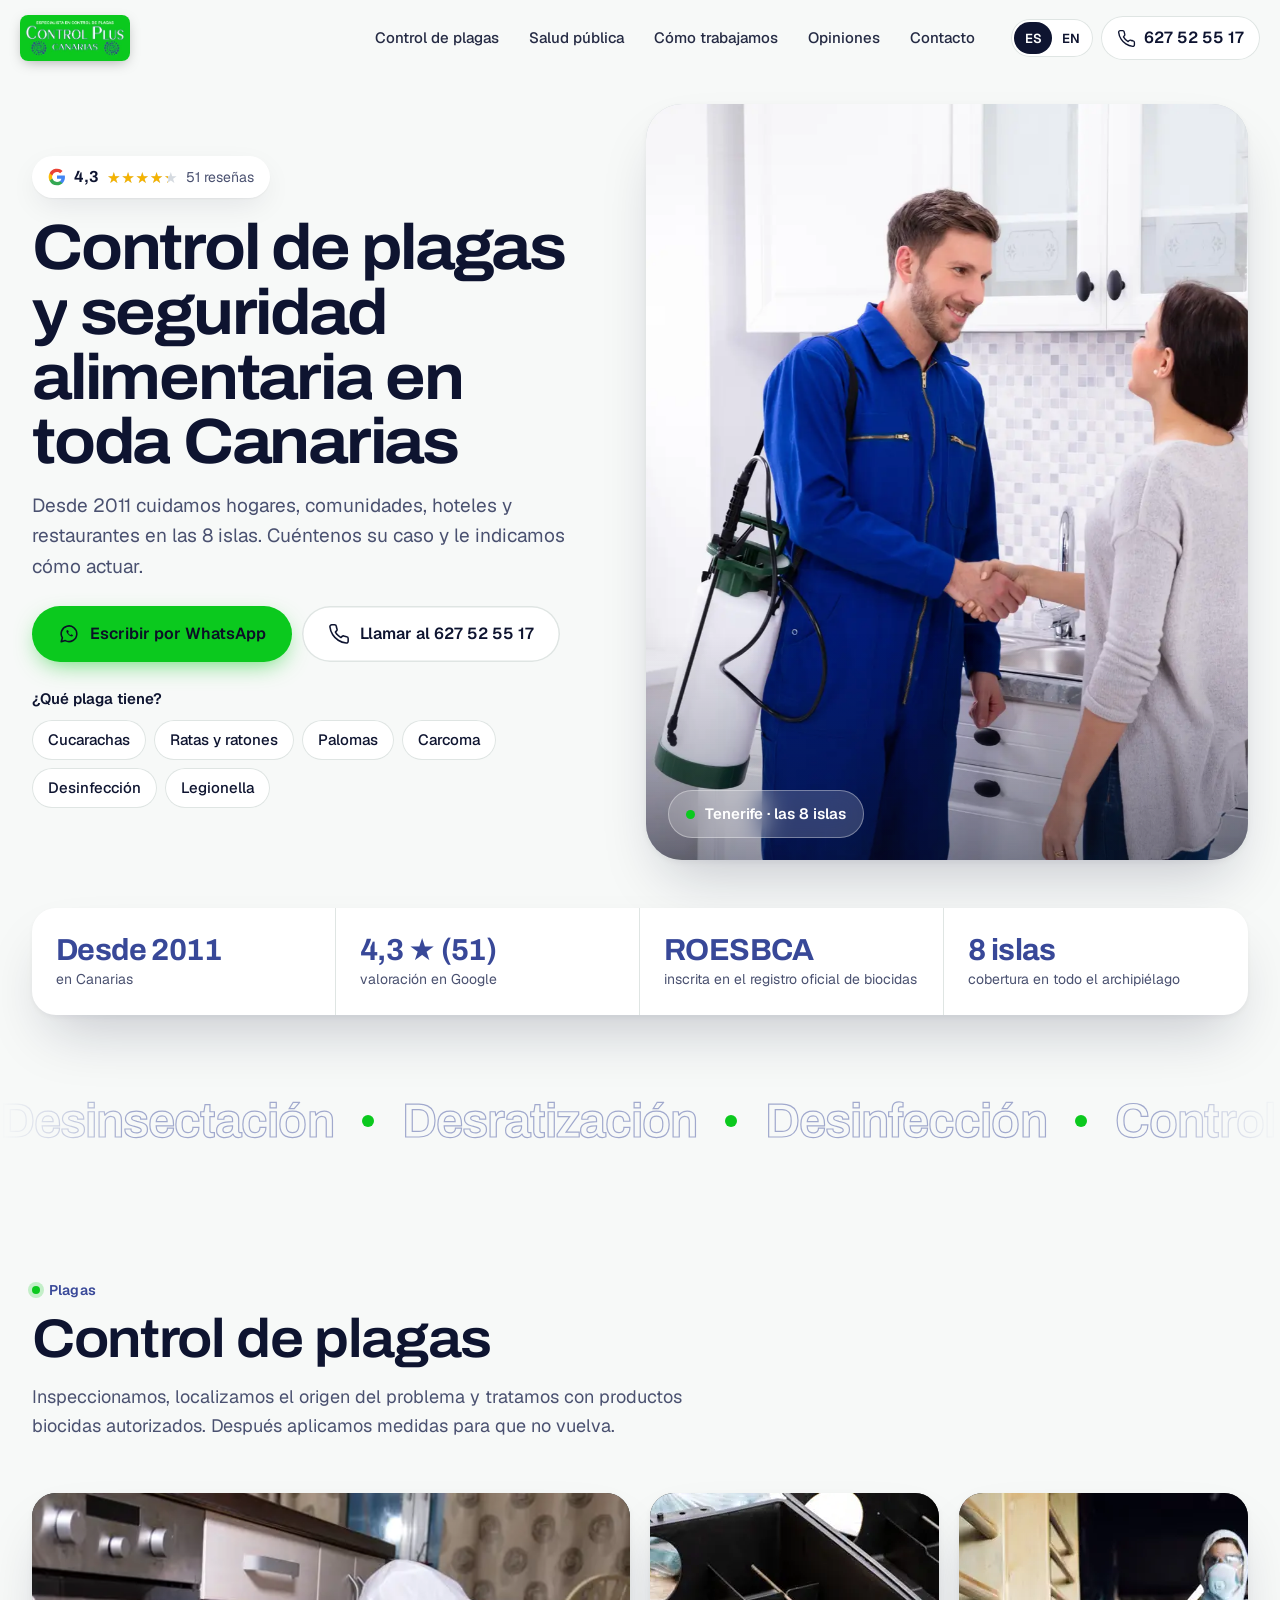
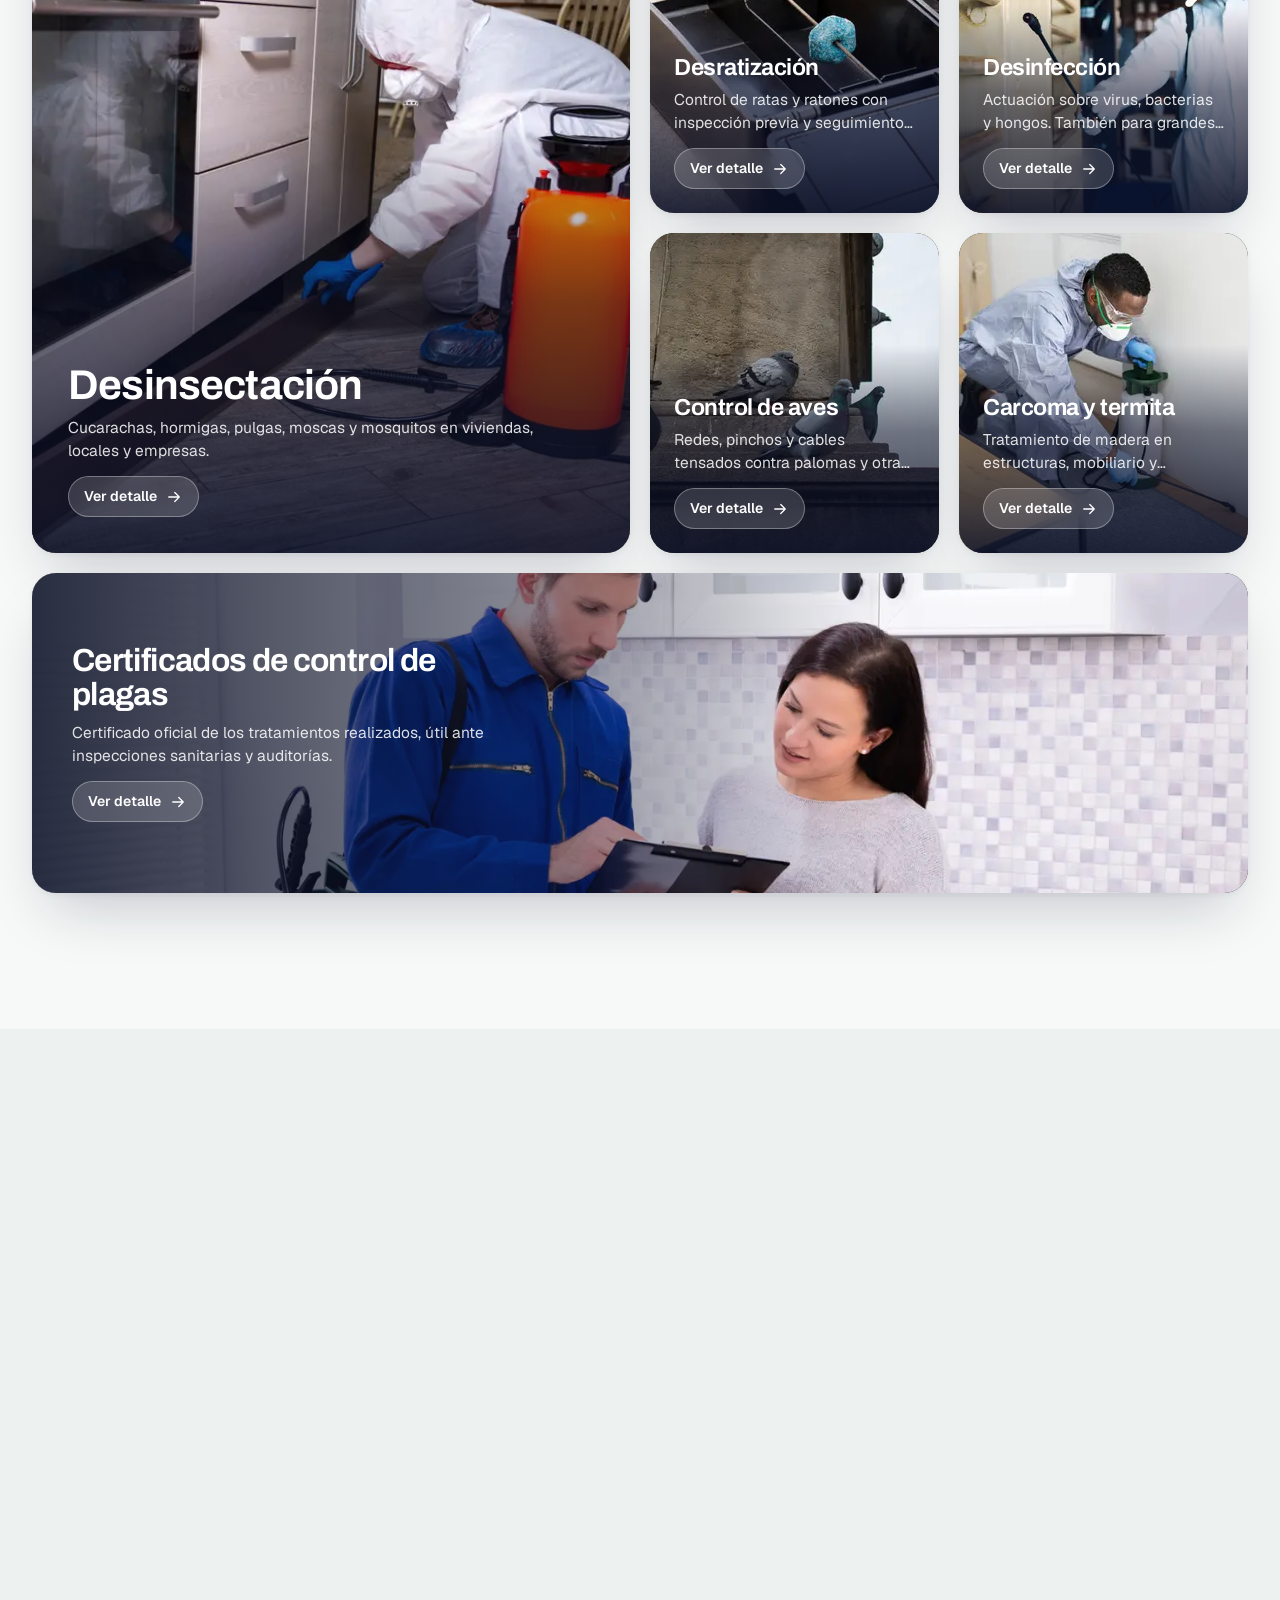
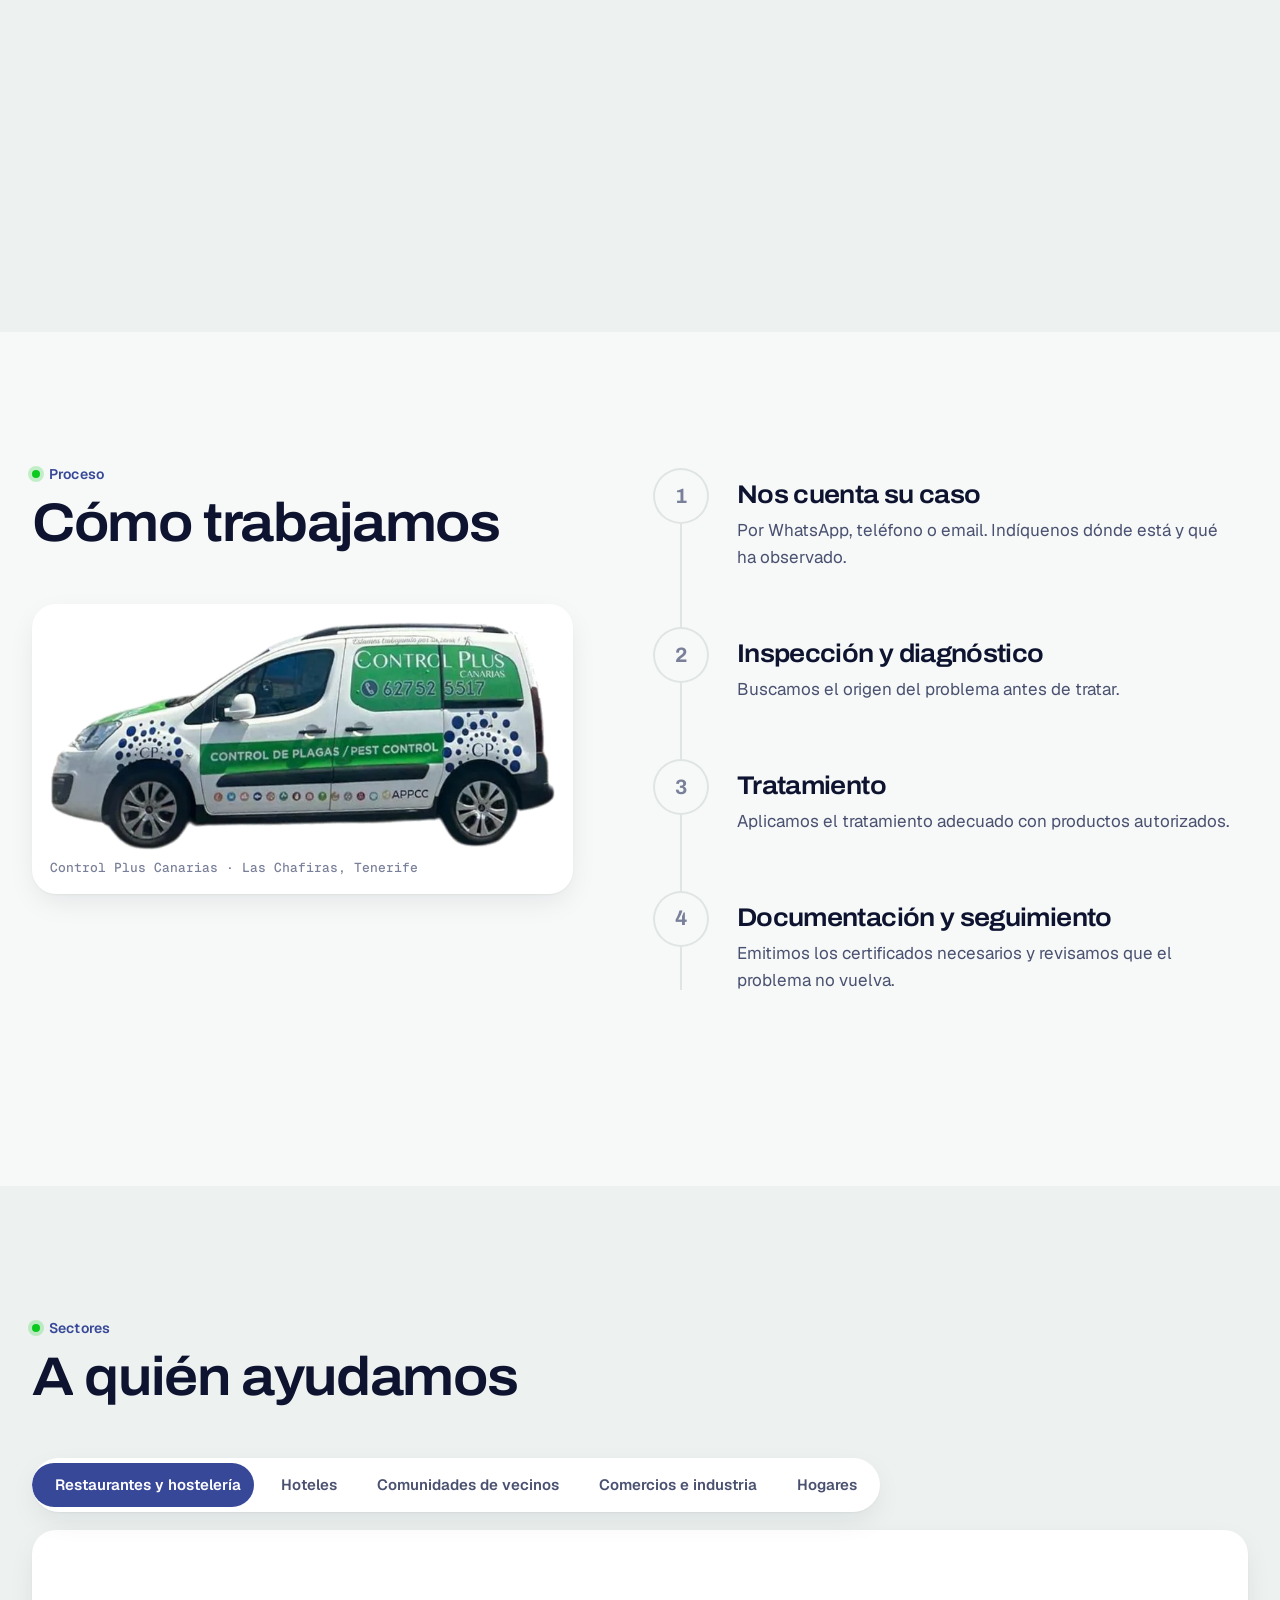
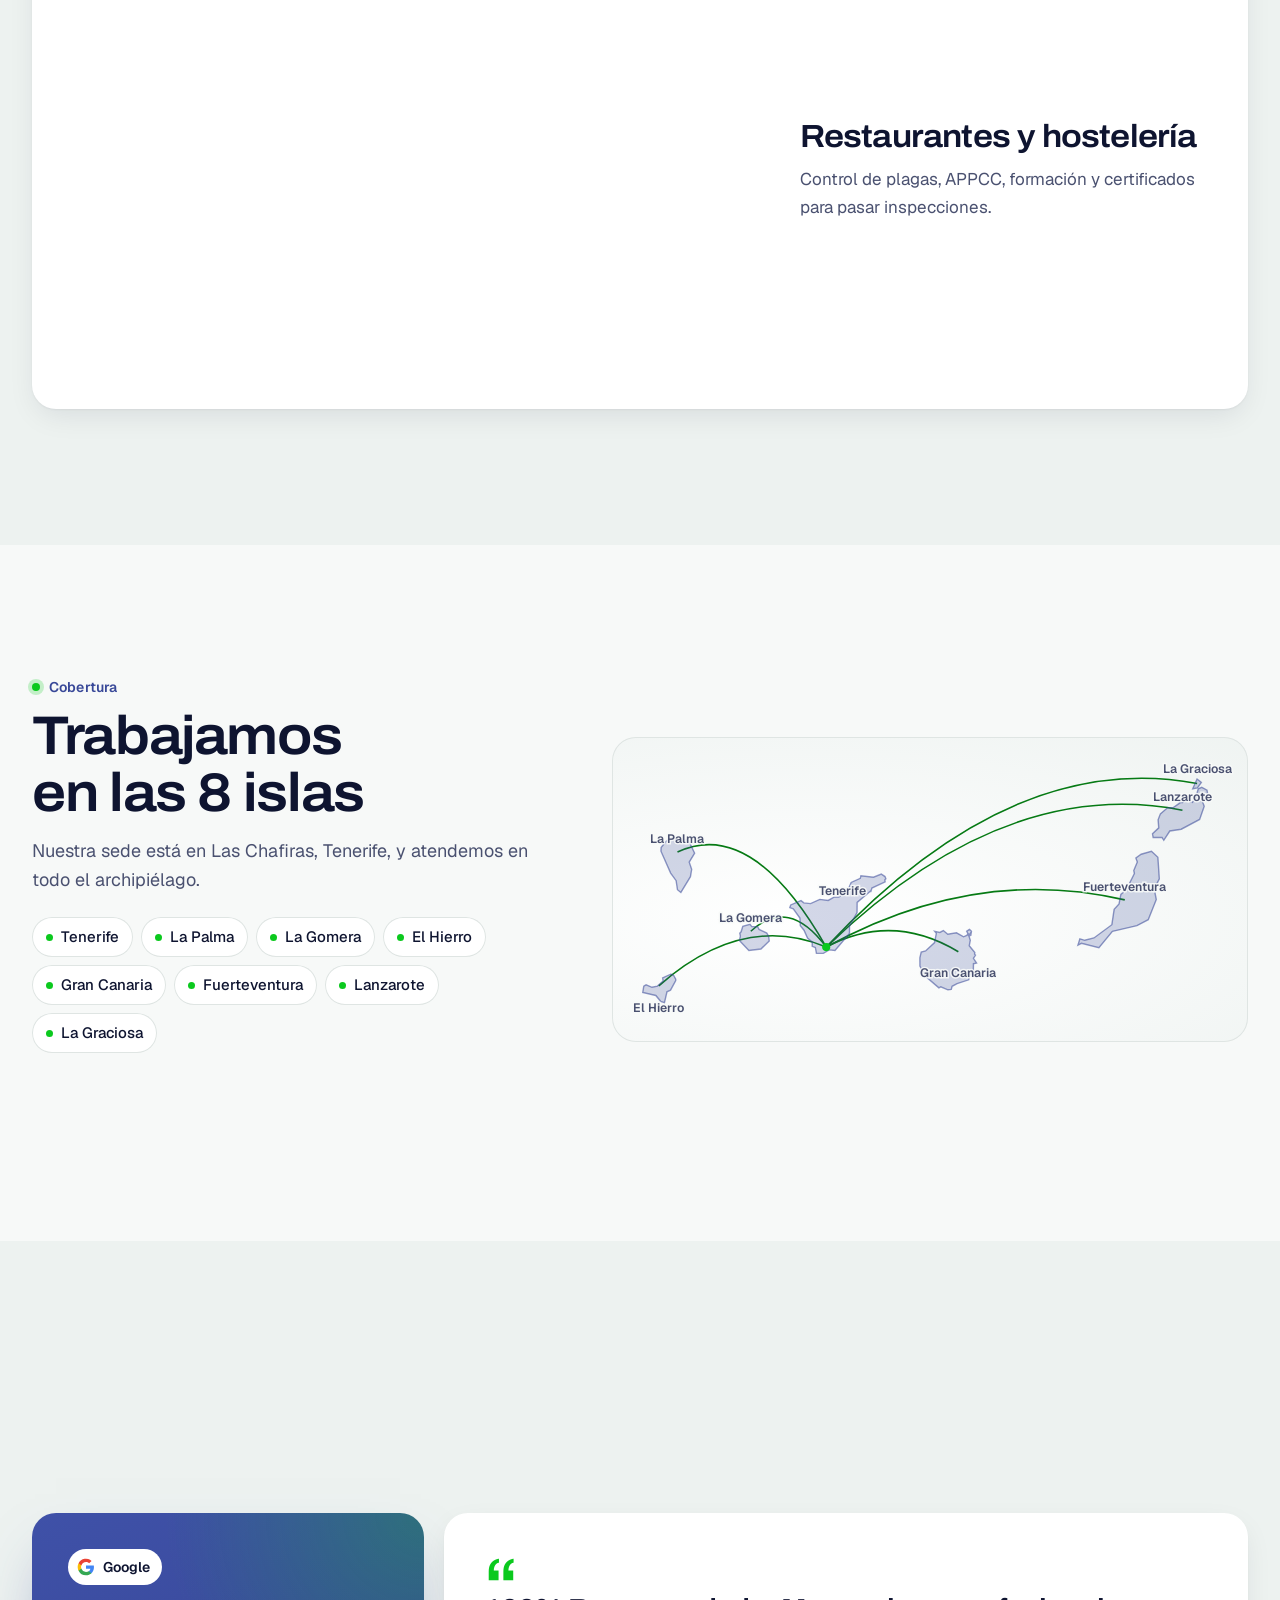
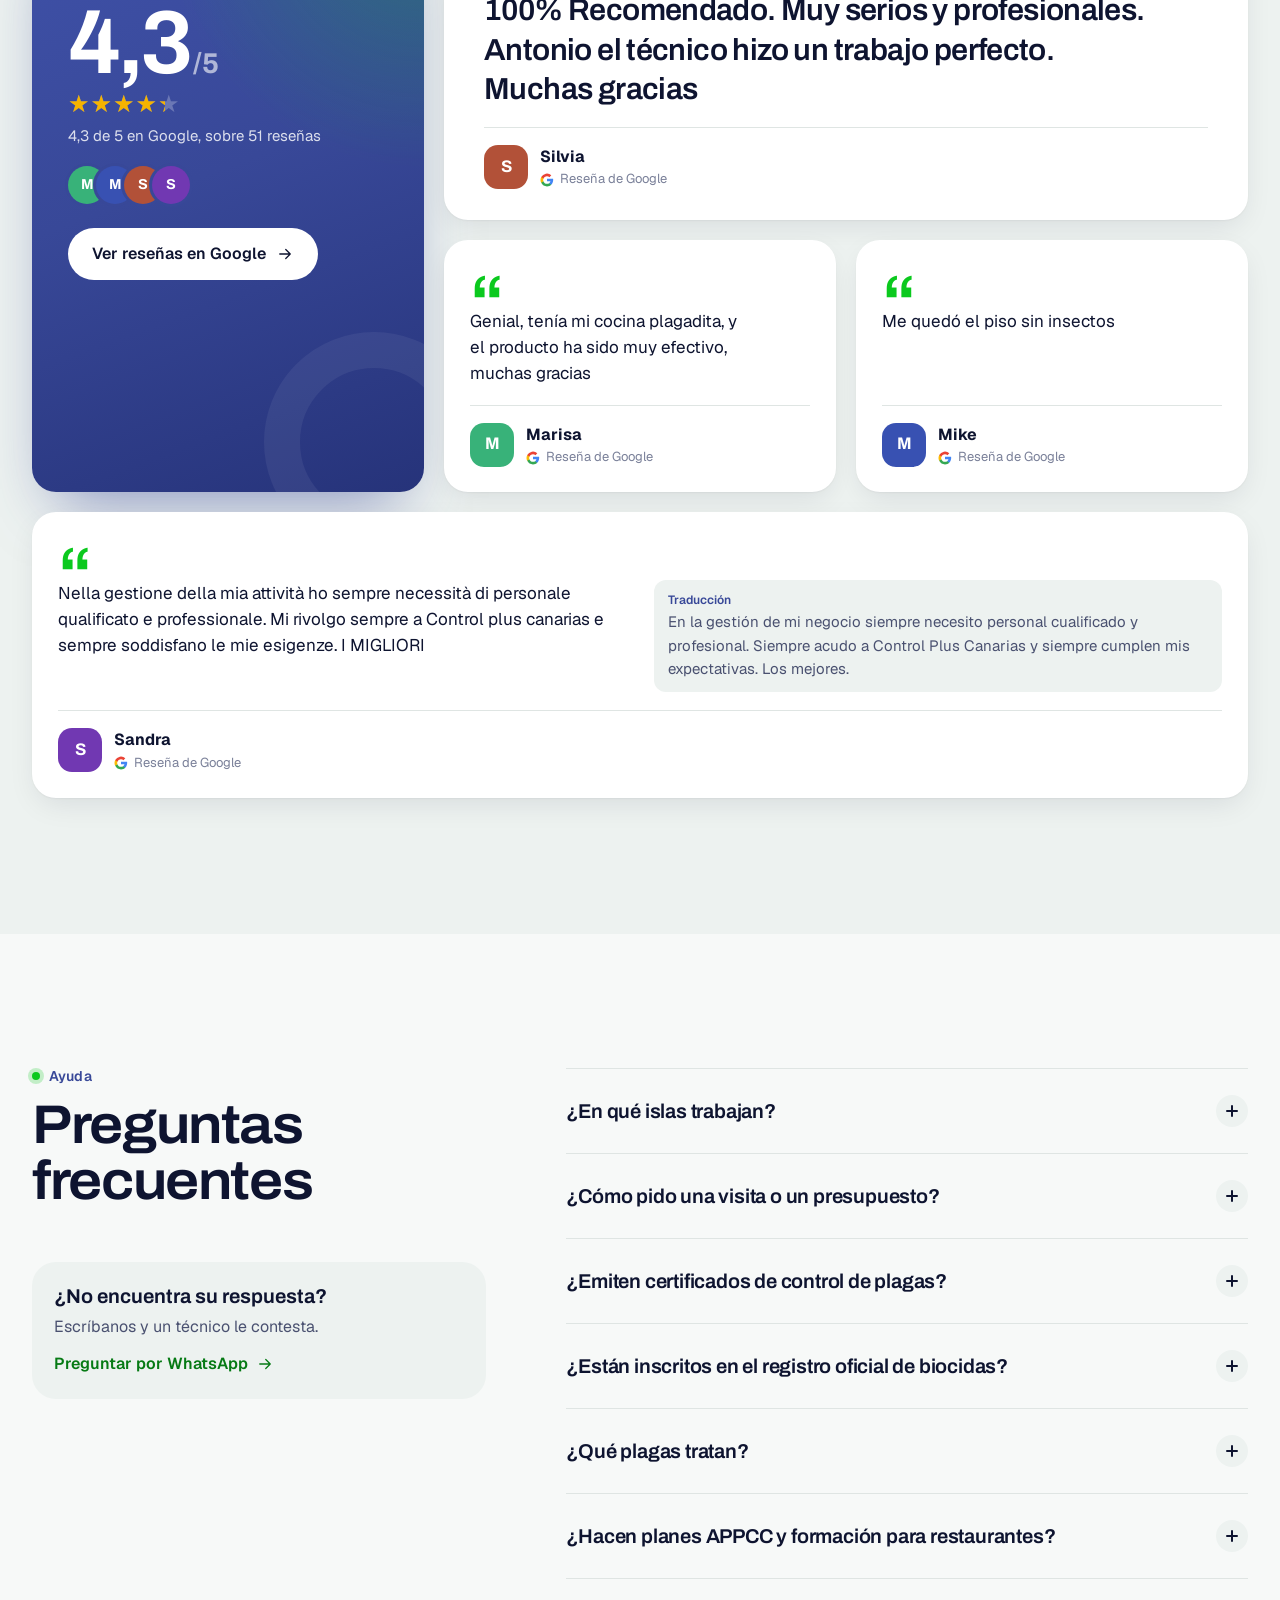
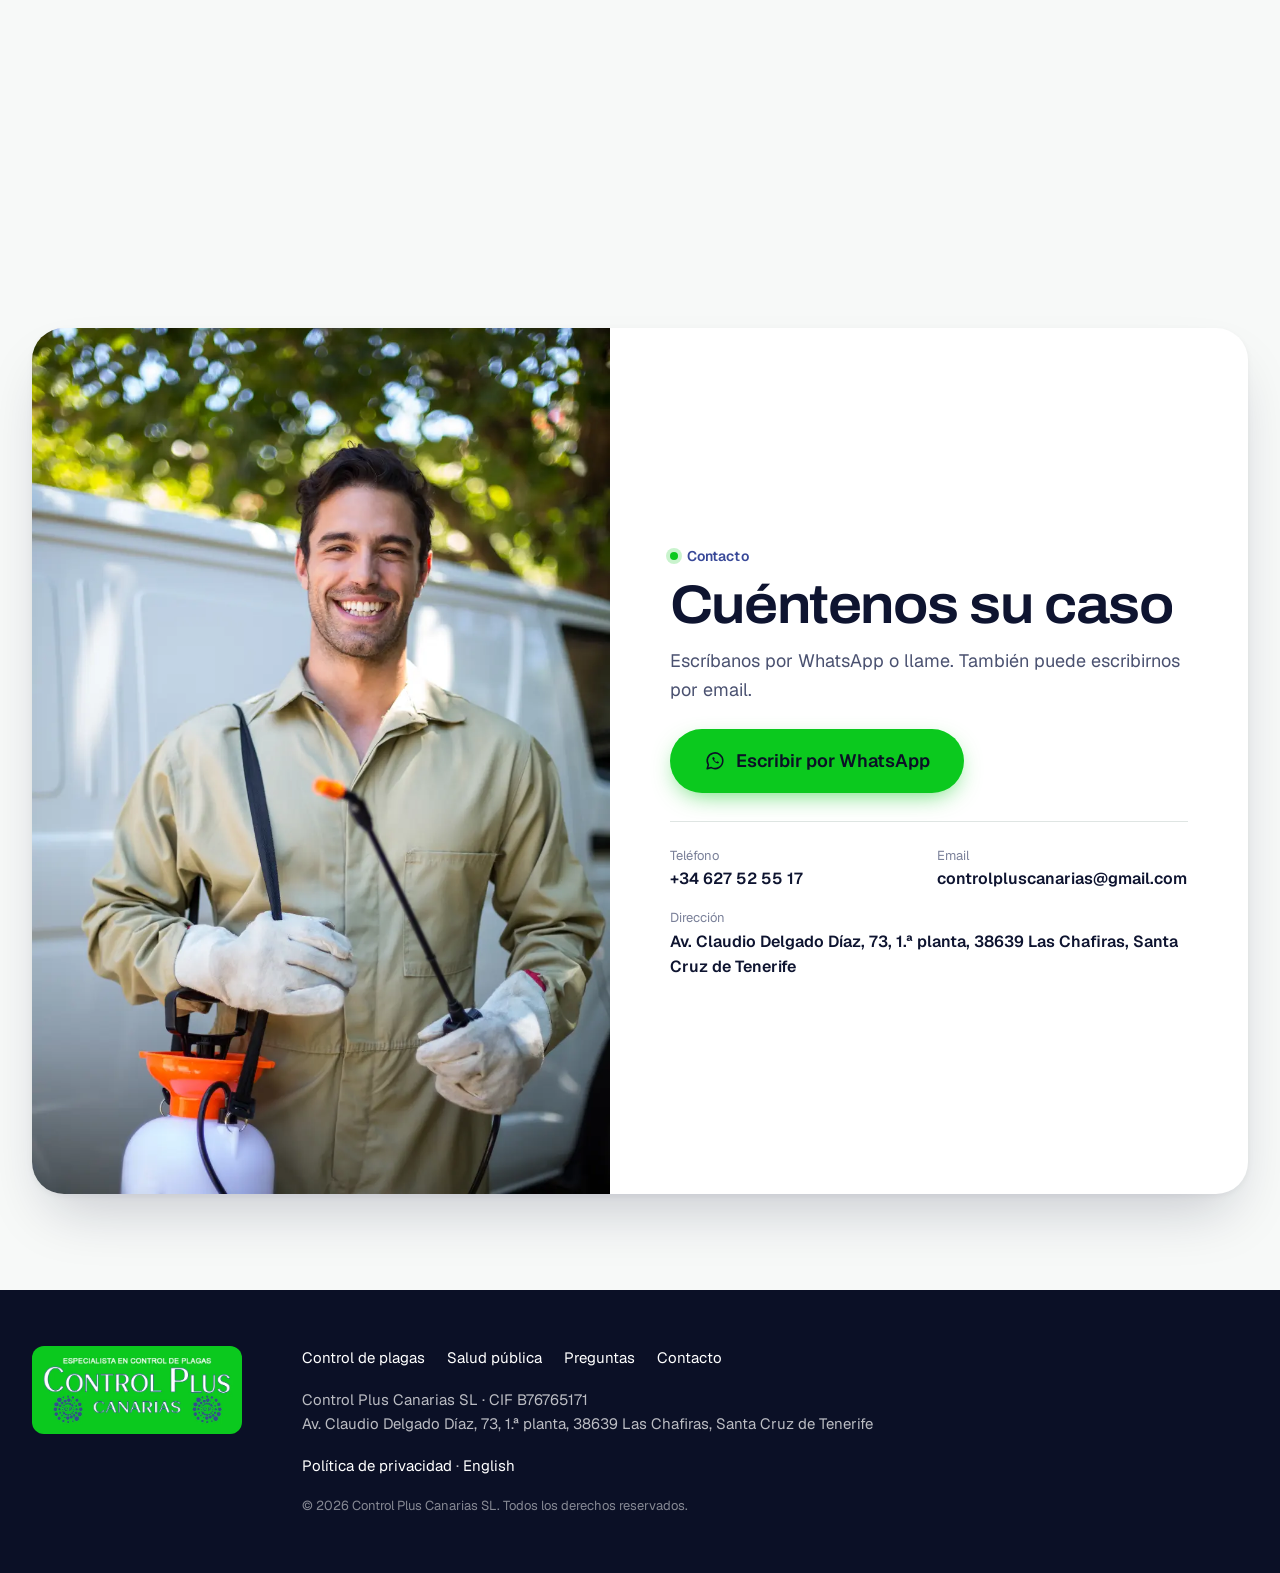
==== commit 328d534f: "Real stock photos, redesigned reviews, back-to-top button, design QA fixes Co-Authored-By: Claude Op" ====
--- a/index.html
+++ b/index.html
@@ -8,14 +8,14 @@
 <link rel="canonical" href="https://controlplus.comebientf.com/">
 <link rel="alternate" hreflang="es" href="https://controlplus.comebientf.com/"><link rel="alternate" hreflang="en" href="https://controlplus.comebientf.com/en/"><link rel="alternate" hreflang="x-default" href="https://controlplus.comebientf.com/">
 <meta name="theme-color" content="#FFFFFF">
-<meta property="og:type" content="website"><meta property="og:title" content="Control de plagas y seguridad alimentaria en Canarias | Control Plus Canarias"><meta property="og:description" content="Control de plagas, APPCC, formación de manipuladores y tratamiento de Legionella en las 8 islas. Desde 2011. Pida su visita por WhatsApp o llame al 627 52 55 17."><meta property="og:image" content="https://controlplus.comebientf.com/img/p-hero-1600.webp"><meta property="og:locale" content="es_ES">
+<meta property="og:type" content="website"><meta property="og:title" content="Control de plagas y seguridad alimentaria en Canarias | Control Plus Canarias"><meta property="og:description" content="Control de plagas, APPCC, formación de manipuladores y tratamiento de Legionella en las 8 islas. Desde 2011. Pida su visita por WhatsApp o llame al 627 52 55 17."><meta property="og:image" content="https://controlplus.comebientf.com/img/og.jpg"><meta property="og:locale" content="es_ES">
 <link rel="icon" href="/img/favicon-48.png" type="image/png"><link rel="apple-touch-icon" href="/img/favicon.png">
 <link rel="preload" href="/fonts/archivo.woff2" as="font" type="font/woff2" crossorigin>
 <link rel="preload" href="/fonts/geist.woff2" as="font" type="font/woff2" crossorigin>
-<link rel="preload" as="image" href="/video/hero2-m.jpg" fetchpriority="high">
+<link rel="preload" as="image" imagesrcset="/img/hero-480.webp 480w, /img/hero-960.webp 960w, /img/hero-1400.webp 1400w" imagesizes="(min-width:900px) 50vw, 100vw" fetchpriority="high">
 <link rel="stylesheet" href="/assets/site.css?v=2">
 <script>document.documentElement.classList.add("js")</script>
-<script type="application/ld+json">[{"@context":"https://schema.org","@type":"LocalBusiness","@id":"https://controlplus.comebientf.com/#business","name":"Control Plus Canarias","legalName":"Control Plus Canarias SL","url":"https://controlplus.comebientf.com/","telephone":"+34627525517","email":"controlpluscanarias@gmail.com","foundingDate":"2011","image":"https://controlplus.comebientf.com/img/p-hero-1600.webp","logo":"https://controlplus.comebientf.com/img/logo-original.webp","address":{"@type":"PostalAddress","streetAddress":"Av. Claudio Delgado Díaz, 73, 1.ª planta","postalCode":"38639","addressLocality":"Las Chafiras, San Miguel de Abona","addressRegion":"Santa Cruz de Tenerife","addressCountry":"ES"},"areaServed":["Tenerife","La Palma","La Gomera","El Hierro","Gran Canaria","Fuerteventura","Lanzarote","La Graciosa"],"aggregateRating":{"@type":"AggregateRating","ratingValue":"4.3","reviewCount":"51","bestRating":"5"}},{"@context":"https://schema.org","@type":"FAQPage","mainEntity":[{"@type":"Question","name":"¿En qué islas trabajan?","acceptedAnswer":{"@type":"Answer","text":"En las 8 islas Canarias. Nuestra sede está en Las Chafiras, en Tenerife."}},{"@type":"Question","name":"¿Cómo pido una visita o un presupuesto?","acceptedAnswer":{"@type":"Answer","text":"Escríbanos por WhatsApp o llámenos al 627 52 55 17. También puede enviarnos un email a controlpluscanarias@gmail.com."}},{"@type":"Question","name":"¿Emiten certificados de control de plagas?","acceptedAnswer":{"@type":"Answer","text":"Sí. Emitimos certificados oficiales de los tratamientos realizados. Los piden las actividades de alimentación, hostelería, comercio e industria sujetas a inspección sanitaria."}},{"@type":"Question","name":"¿Están inscritos en el registro oficial de biocidas?","acceptedAnswer":{"@type":"Answer","text":"Sí. Control Plus Canarias está inscrita en el Registro Oficial de Establecimientos y Servicios Biocidas de Canarias (ROESBCA)."}},{"@type":"Question","name":"¿Qué plagas tratan?","acceptedAnswer":{"@type":"Answer","text":"Ratas, ratones, cucarachas, hormigas, pulgas, moscas y mosquitos. También palomas y otras aves, y carcoma y termita en madera."}},{"@type":"Question","name":"¿Hacen planes APPCC y formación para restaurantes?","acceptedAnswer":{"@type":"Answer","text":"Sí. Elaboramos planes APPCC personalizados e impartimos formación para manipuladores de alimentos a hostelería, comercios e industria alimentaria."}},{"@type":"Question","name":"¿Tramitan los permisos ante Salud Pública?","acceptedAnswer":{"@type":"Answer","text":"Sí. Gestionamos registros, autorizaciones sanitarias y comunicaciones previas ante la Dirección General de Salud Pública."}}]}]</script>
+<script type="application/ld+json">[{"@context":"https://schema.org","@type":"LocalBusiness","@id":"https://controlplus.comebientf.com/#business","name":"Control Plus Canarias","legalName":"Control Plus Canarias SL","url":"https://controlplus.comebientf.com/","telephone":"+34627525517","email":"controlpluscanarias@gmail.com","foundingDate":"2011","image":"https://controlplus.comebientf.com/img/og.jpg","logo":"https://controlplus.comebientf.com/img/logo-original.webp","address":{"@type":"PostalAddress","streetAddress":"Av. Claudio Delgado Díaz, 73, 1.ª planta","postalCode":"38639","addressLocality":"Las Chafiras, San Miguel de Abona","addressRegion":"Santa Cruz de Tenerife","addressCountry":"ES"},"areaServed":["Tenerife","La Palma","La Gomera","El Hierro","Gran Canaria","Fuerteventura","Lanzarote","La Graciosa"],"aggregateRating":{"@type":"AggregateRating","ratingValue":"4.3","reviewCount":"51","bestRating":"5"}},{"@context":"https://schema.org","@type":"FAQPage","mainEntity":[{"@type":"Question","name":"¿En qué islas trabajan?","acceptedAnswer":{"@type":"Answer","text":"En las 8 islas Canarias. Nuestra sede está en Las Chafiras, en Tenerife."}},{"@type":"Question","name":"¿Cómo pido una visita o un presupuesto?","acceptedAnswer":{"@type":"Answer","text":"Escríbanos por WhatsApp o llámenos al 627 52 55 17. También puede enviarnos un email a controlpluscanarias@gmail.com."}},{"@type":"Question","name":"¿Emiten certificados de control de plagas?","acceptedAnswer":{"@type":"Answer","text":"Sí. Emitimos certificados oficiales de los tratamientos realizados. Los piden las actividades de alimentación, hostelería, comercio e industria sujetas a inspección sanitaria."}},{"@type":"Question","name":"¿Están inscritos en el registro oficial de biocidas?","acceptedAnswer":{"@type":"Answer","text":"Sí. Control Plus Canarias está inscrita en el Registro Oficial de Establecimientos y Servicios Biocidas de Canarias (ROESBCA)."}},{"@type":"Question","name":"¿Qué plagas tratan?","acceptedAnswer":{"@type":"Answer","text":"Ratas, ratones, cucarachas, hormigas, pulgas, moscas y mosquitos. También palomas y otras aves, y carcoma y termita en madera."}},{"@type":"Question","name":"¿Hacen planes APPCC y formación para restaurantes?","acceptedAnswer":{"@type":"Answer","text":"Sí. Elaboramos planes APPCC personalizados e impartimos formación para manipuladores de alimentos a hostelería, comercios e industria alimentaria."}},{"@type":"Question","name":"¿Tramitan los permisos ante Salud Pública?","acceptedAnswer":{"@type":"Answer","text":"Sí. Gestionamos registros, autorizaciones sanitarias y comunicaciones previas ante la Dirección General de Salud Pública."}}]}]</script>
 </head>
 <body>
 <a class="skip" href="#main">Ir al contenido</a>
@@ -34,8 +34,7 @@
 <main id="main">
 <section class="hero" id="top" aria-labelledby="h1">
   <div class="hero__media">
-    <img class="hero__poster" src="/video/hero2-m.jpg" width="720" height="1280" alt="Técnico de Control Plus inspeccionando la cocina de un restaurante" fetchpriority="high">
-    <video class="hero__video" muted playsinline loop preload="none" data-src="/video/hero2-m.mp4" aria-hidden="true"></video>
+    <img class="hero__poster" src="/img/hero-960.webp" srcset="/img/hero-480.webp 480w, /img/hero-960.webp 960w, /img/hero-1400.webp 1400w" sizes="(min-width:900px) 50vw, 100vw" width="960" height="1200" alt="Técnico de control de plagas saludando a una clienta en su cocina" fetchpriority="high">
     <span class="hero__badge"><i></i>Tenerife · las 8 islas</span>
   </div>
   <div class="wrap hero__body">
@@ -60,22 +59,22 @@
   <div class="wrap sec__head reveal"><p class="kick">Plagas</p><h2 id="t-pests"><span class="w"><span style="--w:0">Control</span></span> <span class="w"><span style="--w:1">de</span></span> <span class="w"><span style="--w:2">plagas</span></span></h2><p class="lead">Inspeccionamos, localizamos el origen del problema y tratamos con productos biocidas autorizados. Después aplicamos medidas para que no vuelva.</p></div>
   <ul class="wrap svc" role="list">
     <li class="svc__card" id="p0" style="--i:0"><button class="svc__btn spot" type="button" data-open="p0" aria-haspopup="dialog">
-      <span class="svc__img"><img class="" src="/img/p-insectos-960.webp" srcset="/img/p-insectos-480.webp 480w, /img/p-insectos-960.webp 960w, /img/p-insectos-1400.webp 1400w" sizes="(min-width:1024px) 50vw, 92vw" alt="Desinsectación" loading="lazy" decoding="async"></span>
+      <span class="svc__img"><img class="" src="/img/p-insectos-960.webp" srcset="/img/p-insectos-480.webp 480w, /img/p-insectos-960.webp 960w, /img/p-insectos-1400.webp 1400w" sizes="(min-width:1024px) 50vw, 92vw" alt="Desinsectación" style="object-position:82% 50%" loading="lazy" decoding="async"></span>
       <span class="svc__txt"><span class="svc__name">Desinsectación</span><span class="svc__desc">Cucarachas, hormigas, pulgas, moscas y mosquitos en viviendas, locales y empresas.</span><span class="svc__more">Ver detalle <svg class="ic ic--ar" viewBox="0 0 24 24" aria-hidden="true"><path d="M5 12h14M13 6l6 6-6 6"/></svg></span></span></button></li>
     <li class="svc__card" id="p1" style="--i:1"><button class="svc__btn spot" type="button" data-open="p1" aria-haspopup="dialog">
       <span class="svc__img"><img class="" src="/img/p-roedores-960.webp" srcset="/img/p-roedores-480.webp 480w, /img/p-roedores-960.webp 960w, /img/p-roedores-1400.webp 1400w" sizes="(min-width:1024px) 25vw, 92vw" alt="Desratización" loading="lazy" decoding="async"></span>
       <span class="svc__txt"><span class="svc__name">Desratización</span><span class="svc__desc">Control de ratas y ratones con inspección previa y seguimiento preventivo.</span><span class="svc__more">Ver detalle <svg class="ic ic--ar" viewBox="0 0 24 24" aria-hidden="true"><path d="M5 12h14M13 6l6 6-6 6"/></svg></span></span></button></li>
     <li class="svc__card" id="p2" style="--i:2"><button class="svc__btn spot" type="button" data-open="p2" aria-haspopup="dialog">
-      <span class="svc__img"><img class="" src="/img/p-desinfeccion-960.webp" srcset="/img/p-desinfeccion-480.webp 480w, /img/p-desinfeccion-960.webp 960w, /img/p-desinfeccion-1400.webp 1400w" sizes="(min-width:1024px) 25vw, 92vw" alt="Desinfección" loading="lazy" decoding="async"></span>
+      <span class="svc__img"><img class="" src="/img/p-desinfeccion-960.webp" srcset="/img/p-desinfeccion-480.webp 480w, /img/p-desinfeccion-960.webp 960w, /img/p-desinfeccion-1400.webp 1400w" sizes="(min-width:1024px) 25vw, 92vw" alt="Desinfección" style="object-position:62% 30%" loading="lazy" decoding="async"></span>
       <span class="svc__txt"><span class="svc__name">Desinfección</span><span class="svc__desc">Actuación sobre virus, bacterias y hongos. También para grandes superficies como naves, supermercados o instalaciones deportivas, con nebulización y microdifusión.</span><span class="svc__more">Ver detalle <svg class="ic ic--ar" viewBox="0 0 24 24" aria-hidden="true"><path d="M5 12h14M13 6l6 6-6 6"/></svg></span></span></button></li>
     <li class="svc__card" id="p3" style="--i:3"><button class="svc__btn spot" type="button" data-open="p3" aria-haspopup="dialog">
-      <span class="svc__img"><img class="" src="/img/p-aves-960.webp" srcset="/img/p-aves-480.webp 480w, /img/p-aves-960.webp 960w, /img/p-aves-1400.webp 1400w" sizes="(min-width:1024px) 25vw, 92vw" alt="Control de aves" loading="lazy" decoding="async"></span>
+      <span class="svc__img"><img class="" src="/img/p-aves-960.webp" srcset="/img/p-aves-480.webp 480w, /img/p-aves-960.webp 960w, /img/p-aves-1400.webp 1400w" sizes="(min-width:1024px) 25vw, 92vw" alt="Control de aves" style="object-position:40% 50%" loading="lazy" decoding="async"></span>
       <span class="svc__txt"><span class="svc__name">Control de aves</span><span class="svc__desc">Redes, pinchos y cables tensados contra palomas y otras aves en edificios, cubiertas y hoteles. Sin dañar a los animales.</span><span class="svc__more">Ver detalle <svg class="ic ic--ar" viewBox="0 0 24 24" aria-hidden="true"><path d="M5 12h14M13 6l6 6-6 6"/></svg></span></span></button></li>
     <li class="svc__card" id="p4" style="--i:4"><button class="svc__btn spot" type="button" data-open="p4" aria-haspopup="dialog">
-      <span class="svc__img"><img class="" src="/img/p-carcoma-960.webp" srcset="/img/p-carcoma-480.webp 480w, /img/p-carcoma-960.webp 960w, /img/p-carcoma-1400.webp 1400w" sizes="(min-width:1024px) 25vw, 92vw" alt="Carcoma y termita" loading="lazy" decoding="async"></span>
+      <span class="svc__img"><img class="" src="/img/p-carcoma-960.webp" srcset="/img/p-carcoma-480.webp 480w, /img/p-carcoma-960.webp 960w, /img/p-carcoma-1400.webp 1400w" sizes="(min-width:1024px) 25vw, 92vw" alt="Carcoma y termita" style="object-position:38% 40%" loading="lazy" decoding="async"></span>
       <span class="svc__txt"><span class="svc__name">Carcoma y termita</span><span class="svc__desc">Tratamiento de madera en estructuras, mobiliario y viviendas, incluida la termita subterránea.</span><span class="svc__more">Ver detalle <svg class="ic ic--ar" viewBox="0 0 24 24" aria-hidden="true"><path d="M5 12h14M13 6l6 6-6 6"/></svg></span></span></button></li>
     <li class="svc__card" id="p5" style="--i:5"><button class="svc__btn spot" type="button" data-open="p5" aria-haspopup="dialog">
-      <span class="svc__img"><img class="" src="/img/p-certificados-960.webp" srcset="/img/p-certificados-480.webp 480w, /img/p-certificados-960.webp 960w, /img/p-certificados-1400.webp 1400w" sizes="(min-width:1024px) 100vw, 92vw" alt="Certificados de control de plagas" loading="lazy" decoding="async"></span>
+      <span class="svc__img"><img class="" src="/img/p-certificados-960.webp" srcset="/img/p-certificados-480.webp 480w, /img/p-certificados-960.webp 960w, /img/p-certificados-1400.webp 1400w" sizes="(min-width:1024px) 100vw, 92vw" alt="Certificados de control de plagas" style="object-position:45% 30%" loading="lazy" decoding="async"></span>
       <span class="svc__txt"><span class="svc__name">Certificados de control de plagas</span><span class="svc__desc">Certificado oficial de los tratamientos realizados, útil ante inspecciones sanitarias y auditorías.</span><span class="svc__more">Ver detalle <svg class="ic ic--ar" viewBox="0 0 24 24" aria-hidden="true"><path d="M5 12h14M13 6l6 6-6 6"/></svg></span></span></button></li>
   </ul>
 </section>
@@ -85,13 +84,13 @@
     <div class="sec__head reveal"><p class="kick">Empresas alimentarias</p><h2 id="t-health"><span class="w"><span style="--w:0">Salud</span></span> <span class="w"><span style="--w:1">pública</span></span> <span class="w"><span style="--w:2">y</span></span> <span class="w"><span style="--w:3">seguridad</span></span> <span class="w"><span style="--w:4">alimentaria</span></span></h2><p class="lead">Ayudamos a restaurantes, comercios, industrias, empresas y administraciones a cumplir la normativa sanitaria, con asesoramiento y gestión documental.</p></div>
     <ul class="hl" role="list">
       <li class="hl__card reveal" id="h0" style="--i:0"><button class="spot" type="button" data-open="h0" aria-haspopup="dialog">
-        <span class="hl__img par"><img class="" src="/img/p-appcc-960.webp" srcset="/img/p-appcc-480.webp 480w, /img/p-appcc-960.webp 960w, /img/p-appcc-1400.webp 1400w" sizes="(min-width:1024px) 33vw, 92vw" alt="APPCC" loading="lazy" decoding="async"></span>
+        <span class="hl__img par"><img class="" src="/img/p-appcc-960.webp" srcset="/img/p-appcc-480.webp 480w, /img/p-appcc-960.webp 960w, /img/p-appcc-1400.webp 1400w" sizes="(min-width:1024px) 33vw, 92vw" alt="APPCC" style="object-position:55% 40%" loading="lazy" decoding="async"></span>
         <span class="hl__txt"><span class="hl__name">APPCC</span><span class="hl__desc">Planes de análisis de peligros y puntos de control crítico a medida de su actividad.</span><span class="svc__more">Ver detalle <svg class="ic ic--ar" viewBox="0 0 24 24" aria-hidden="true"><path d="M5 12h14M13 6l6 6-6 6"/></svg></span></span></button></li>
       <li class="hl__card reveal" id="h1" style="--i:1"><button class="spot" type="button" data-open="h1" aria-haspopup="dialog">
-        <span class="hl__img par"><img class="" src="/img/p-formacion-960.webp" srcset="/img/p-formacion-480.webp 480w, /img/p-formacion-960.webp 960w, /img/p-formacion-1400.webp 1400w" sizes="(min-width:1024px) 33vw, 92vw" alt="Formación de manipuladores de alimentos" loading="lazy" decoding="async"></span>
+        <span class="hl__img par"><img class="" src="/img/p-formacion-960.webp" srcset="/img/p-formacion-480.webp 480w, /img/p-formacion-960.webp 960w, /img/p-formacion-1400.webp 1400w" sizes="(min-width:1024px) 33vw, 92vw" alt="Formación de manipuladores de alimentos" style="object-position:60% 40%" loading="lazy" decoding="async"></span>
         <span class="hl__txt"><span class="hl__name">Formación de manipuladores de alimentos</span><span class="hl__desc">Higiene personal, contaminación cruzada, temperaturas y conservación para equipos de hostelería y comercio.</span><span class="svc__more">Ver detalle <svg class="ic ic--ar" viewBox="0 0 24 24" aria-hidden="true"><path d="M5 12h14M13 6l6 6-6 6"/></svg></span></span></button></li>
       <li class="hl__card reveal" id="h2" style="--i:2"><button class="spot" type="button" data-open="h2" aria-haspopup="dialog">
-        <span class="hl__img par"><img class="" src="/img/p-legionella-960.webp" srcset="/img/p-legionella-480.webp 480w, /img/p-legionella-960.webp 960w, /img/p-legionella-1400.webp 1400w" sizes="(min-width:1024px) 33vw, 92vw" alt="Tratamiento de Legionella" loading="lazy" decoding="async"></span>
+        <span class="hl__img par"><img class="" src="/img/p-legionella-960.webp" srcset="/img/p-legionella-480.webp 480w, /img/p-legionella-960.webp 960w, /img/p-legionella-1400.webp 1400w" sizes="(min-width:1024px) 33vw, 92vw" alt="Tratamiento de Legionella" style="object-position:60% 50%" loading="lazy" decoding="async"></span>
         <span class="hl__txt"><span class="hl__name">Tratamiento de Legionella</span><span class="hl__desc">Control y prevención en agua sanitaria, torres de refrigeración y spas, con desinfección y control analítico.</span><span class="svc__more">Ver detalle <svg class="ic ic--ar" viewBox="0 0 24 24" aria-hidden="true"><path d="M5 12h14M13 6l6 6-6 6"/></svg></span></span></button></li>
     </ul>
     <div class="more reveal"><p class="more__t">También le ayudamos con</p><ul role="list"><li id="h3"><button type="button" data-open="h3" aria-haspopup="dialog"><svg class="ic" viewBox="0 0 24 24" aria-hidden="true"><path d="M5 12.5l4.5 4.5L19 7.5"/></svg><span>Calidad e inocuidad alimentaria</span><svg class="ic ic--ar" viewBox="0 0 24 24" aria-hidden="true"><path d="M5 12h14M13 6l6 6-6 6"/></svg></button></li><li id="h4"><button type="button" data-open="h4" aria-haspopup="dialog"><svg class="ic" viewBox="0 0 24 24" aria-hidden="true"><path d="M5 12.5l4.5 4.5L19 7.5"/></svg><span>Gabinete de crisis alimentaria</span><svg class="ic ic--ar" viewBox="0 0 24 24" aria-hidden="true"><path d="M5 12h14M13 6l6 6-6 6"/></svg></button></li><li id="h5"><button type="button" data-open="h5" aria-haspopup="dialog"><svg class="ic" viewBox="0 0 24 24" aria-hidden="true"><path d="M5 12.5l4.5 4.5L19 7.5"/></svg><span>Asesoría de salud pública</span><svg class="ic ic--ar" viewBox="0 0 24 24" aria-hidden="true"><path d="M5 12h14M13 6l6 6-6 6"/></svg></button></li><li id="h6"><button type="button" data-open="h6" aria-haspopup="dialog"><svg class="ic" viewBox="0 0 24 24" aria-hidden="true"><path d="M5 12.5l4.5 4.5L19 7.5"/></svg><span>Trámites ante Salud Pública</span><svg class="ic ic--ar" viewBox="0 0 24 24" aria-hidden="true"><path d="M5 12h14M13 6l6 6-6 6"/></svg></button></li></ul></div>
@@ -119,7 +118,7 @@
     <div class="sectors reveal">
       <div class="tabs" role="tablist" aria-label="A quién ayudamos"><button role="tab" id="tab-0" aria-controls="pan-0" aria-selected="true" tabindex="0">Restaurantes y hostelería</button><button role="tab" id="tab-1" aria-controls="pan-1" aria-selected="false" tabindex="-1">Hoteles</button><button role="tab" id="tab-2" aria-controls="pan-2" aria-selected="false" tabindex="-1">Comunidades de vecinos</button><button role="tab" id="tab-3" aria-controls="pan-3" aria-selected="false" tabindex="-1">Comercios e industria</button><button role="tab" id="tab-4" aria-controls="pan-4" aria-selected="false" tabindex="-1">Hogares</button><i class="tabs__ind" aria-hidden="true"></i></div>
       <div class="pans"><div class="pan" role="tabpanel" id="pan-0" aria-labelledby="tab-0" >
-        <figure class="pan__img"><img class="" src="/img/p-certificados-960.webp" srcset="/img/p-certificados-480.webp 480w, /img/p-certificados-960.webp 960w, /img/p-certificados-1400.webp 1400w" sizes="(min-width:1024px) 60vw, 92vw" alt="Restaurantes y hostelería" loading="lazy" decoding="async"></figure>
+        <figure class="pan__img"><img class="" src="/img/p-formacion-960.webp" srcset="/img/p-formacion-480.webp 480w, /img/p-formacion-960.webp 960w, /img/p-formacion-1400.webp 1400w" sizes="(min-width:1024px) 60vw, 92vw" alt="Restaurantes y hostelería" style="object-position:60% 40%" loading="lazy" decoding="async"></figure>
         <div class="pan__txt"><h3>Restaurantes y hostelería</h3><p>Control de plagas, APPCC, formación y certificados para pasar inspecciones.</p></div></div><div class="pan" role="tabpanel" id="pan-1" aria-labelledby="tab-1" hidden>
         <figure class="pan__img"><img class="" src="/img/p-hotel-960.webp" srcset="/img/p-hotel-480.webp 480w, /img/p-hotel-960.webp 960w, /img/p-hotel-1400.webp 1400w" sizes="(min-width:1024px) 60vw, 92vw" alt="Hoteles" loading="lazy" decoding="async"></figure>
         <div class="pan__txt"><h3>Hoteles</h3><p>Plagas, aves, desinfección y Legionella en instalaciones de alojamiento.</p></div></div><div class="pan" role="tabpanel" id="pan-2" aria-labelledby="tab-2" hidden>
@@ -147,18 +146,19 @@
 <section class="sec sec--tint" id="opiniones" aria-labelledby="t-rev">
   <div class="wrap">
     <div class="sec__head reveal"><p class="kick">Opiniones</p><h2 id="t-rev"><span class="w"><span style="--w:0">Lo</span></span> <span class="w"><span style="--w:1">que</span></span> <span class="w"><span style="--w:2">dicen</span></span> <span class="w"><span style="--w:3">nuestros</span></span> <span class="w"><span style="--w:4">clientes</span></span></h2></div>
-    <figure class="quote"><blockquote><p class="quote__p" lang="es"><span>100%</span> <span>Recomendado.</span> <span>Muy</span> <span>serios</span> <span>y</span> <span>profesionales.</span> <span>Antonio</span> <span>el</span> <span>técnico</span> <span>hizo</span> <span>un</span> <span>trabajo</span> <span>perfecto.</span> <span>Muchas</span> <span>gracias</span></p></blockquote><figcaption><span class="rv__av" style="--h:12">S</span>Silvia · <svg class="g" viewBox="0 0 24 24" aria-hidden="true"><path fill="#4285F4" d="M22.6 12.2c0-.8-.1-1.5-.2-2.2H12v4.2h5.9a5 5 0 0 1-2.2 3.3v2.7h3.6c2.1-1.9 3.3-4.8 3.3-8z"/><path fill="#34A853" d="M12 23c3 0 5.5-1 7.3-2.7l-3.6-2.8c-1 .7-2.2 1-3.7 1-2.9 0-5.3-1.9-6.2-4.5H2.1v2.9A11 11 0 0 0 12 23z"/><path fill="#FBBC05" d="M5.8 14a6.6 6.6 0 0 1 0-4.2V7H2.1a11 11 0 0 0 0 9.9z"/><path fill="#EA4335" d="M12 5.4c1.6 0 3.1.6 4.2 1.7l3.2-3.2A11 11 0 0 0 2.1 7l3.7 2.9C6.7 7.3 9.1 5.4 12 5.4z"/></svg> Reseña de Google</figcaption></figure>
-    <div class="revs">
-      <div class="score reveal"><svg class="g" viewBox="0 0 24 24" aria-hidden="true"><path fill="#4285F4" d="M22.6 12.2c0-.8-.1-1.5-.2-2.2H12v4.2h5.9a5 5 0 0 1-2.2 3.3v2.7h3.6c2.1-1.9 3.3-4.8 3.3-8z"/><path fill="#34A853" d="M12 23c3 0 5.5-1 7.3-2.7l-3.6-2.8c-1 .7-2.2 1-3.7 1-2.9 0-5.3-1.9-6.2-4.5H2.1v2.9A11 11 0 0 0 12 23z"/><path fill="#FBBC05" d="M5.8 14a6.6 6.6 0 0 1 0-4.2V7H2.1a11 11 0 0 0 0 9.9z"/><path fill="#EA4335" d="M12 5.4c1.6 0 3.1.6 4.2 1.7l3.2-3.2A11 11 0 0 0 2.1 7l3.7 2.9C6.7 7.3 9.1 5.4 12 5.4z"/></svg><p class="score__n">4,3</p><span class="stars" aria-hidden="true"><span>★★★★★</span><span class="stars__on" style="width:86%">★★★★★</span></span><p>4,3 de 5 en Google, sobre 51 reseñas</p><a class="btn btn--line" href="https://www.google.com/maps/search/?api=1&query=Control%20Plus%20Canarias%2C%20Av.%20Claudio%20Delgado%20D%C3%ADaz%2073%2C%20Las%20Chafiras" target="_blank" rel="noopener">Ver reseñas en Google <svg class="ic ic--ar" viewBox="0 0 24 24" aria-hidden="true"><path d="M5 12h14M13 6l6 6-6 6"/></svg></a></div>
-      <div class="marq" tabindex="0" aria-label="Lo que dicen nuestros clientes"><ul class="marq__row" role="list"><li class="rv"><div class="rv__top"><span class="rv__av" style="--h:152">M</span><span><strong>Marisa</strong><small><svg class="g" viewBox="0 0 24 24" aria-hidden="true"><path fill="#4285F4" d="M22.6 12.2c0-.8-.1-1.5-.2-2.2H12v4.2h5.9a5 5 0 0 1-2.2 3.3v2.7h3.6c2.1-1.9 3.3-4.8 3.3-8z"/><path fill="#34A853" d="M12 23c3 0 5.5-1 7.3-2.7l-3.6-2.8c-1 .7-2.2 1-3.7 1-2.9 0-5.3-1.9-6.2-4.5H2.1v2.9A11 11 0 0 0 12 23z"/><path fill="#FBBC05" d="M5.8 14a6.6 6.6 0 0 1 0-4.2V7H2.1a11 11 0 0 0 0 9.9z"/><path fill="#EA4335" d="M12 5.4c1.6 0 3.1.6 4.2 1.7l3.2-3.2A11 11 0 0 0 2.1 7l3.7 2.9C6.7 7.3 9.1 5.4 12 5.4z"/></svg>Reseña de Google</small></span></div>
-      <p lang="es">“Genial, tenía mi cocina plagadita, y el producto ha sido muy efectivo, muchas gracias”</p></li><li class="rv"><div class="rv__top"><span class="rv__av" style="--h:228">M</span><span><strong>Mike</strong><small><svg class="g" viewBox="0 0 24 24" aria-hidden="true"><path fill="#4285F4" d="M22.6 12.2c0-.8-.1-1.5-.2-2.2H12v4.2h5.9a5 5 0 0 1-2.2 3.3v2.7h3.6c2.1-1.9 3.3-4.8 3.3-8z"/><path fill="#34A853" d="M12 23c3 0 5.5-1 7.3-2.7l-3.6-2.8c-1 .7-2.2 1-3.7 1-2.9 0-5.3-1.9-6.2-4.5H2.1v2.9A11 11 0 0 0 12 23z"/><path fill="#FBBC05" d="M5.8 14a6.6 6.6 0 0 1 0-4.2V7H2.1a11 11 0 0 0 0 9.9z"/><path fill="#EA4335" d="M12 5.4c1.6 0 3.1.6 4.2 1.7l3.2-3.2A11 11 0 0 0 2.1 7l3.7 2.9C6.7 7.3 9.1 5.4 12 5.4z"/></svg>Reseña de Google</small></span></div>
-      <p lang="es">“Me quedó el piso sin insectos”</p></li><li class="rv"><div class="rv__top"><span class="rv__av" style="--h:12">S</span><span><strong>Silvia</strong><small><svg class="g" viewBox="0 0 24 24" aria-hidden="true"><path fill="#4285F4" d="M22.6 12.2c0-.8-.1-1.5-.2-2.2H12v4.2h5.9a5 5 0 0 1-2.2 3.3v2.7h3.6c2.1-1.9 3.3-4.8 3.3-8z"/><path fill="#34A853" d="M12 23c3 0 5.5-1 7.3-2.7l-3.6-2.8c-1 .7-2.2 1-3.7 1-2.9 0-5.3-1.9-6.2-4.5H2.1v2.9A11 11 0 0 0 12 23z"/><path fill="#FBBC05" d="M5.8 14a6.6 6.6 0 0 1 0-4.2V7H2.1a11 11 0 0 0 0 9.9z"/><path fill="#EA4335" d="M12 5.4c1.6 0 3.1.6 4.2 1.7l3.2-3.2A11 11 0 0 0 2.1 7l3.7 2.9C6.7 7.3 9.1 5.4 12 5.4z"/></svg>Reseña de Google</small></span></div>
-      <p lang="es">“100% Recomendado. Muy serios y profesionales. Antonio el técnico hizo un trabajo perfecto. Muchas gracias”</p></li><li class="rv"><div class="rv__top"><span class="rv__av" style="--h:268">S</span><span><strong>Sandra</strong><small><svg class="g" viewBox="0 0 24 24" aria-hidden="true"><path fill="#4285F4" d="M22.6 12.2c0-.8-.1-1.5-.2-2.2H12v4.2h5.9a5 5 0 0 1-2.2 3.3v2.7h3.6c2.1-1.9 3.3-4.8 3.3-8z"/><path fill="#34A853" d="M12 23c3 0 5.5-1 7.3-2.7l-3.6-2.8c-1 .7-2.2 1-3.7 1-2.9 0-5.3-1.9-6.2-4.5H2.1v2.9A11 11 0 0 0 12 23z"/><path fill="#FBBC05" d="M5.8 14a6.6 6.6 0 0 1 0-4.2V7H2.1a11 11 0 0 0 0 9.9z"/><path fill="#EA4335" d="M12 5.4c1.6 0 3.1.6 4.2 1.7l3.2-3.2A11 11 0 0 0 2.1 7l3.7 2.9C6.7 7.3 9.1 5.4 12 5.4z"/></svg>Reseña de Google</small></span></div>
-      <p lang="it">“Nella gestione della mia attività ho sempre necessità di personale qualificato e professionale. Mi rivolgo sempre a Control plus canarias e sempre soddisfano le mie esigenze. I MIGLIORI”</p><p class="rv__tr"><span>Traducción:</span> En la gestión de mi negocio siempre necesito personal cualificado y profesional. Siempre acudo a Control Plus Canarias y siempre cumplen mis expectativas. Los mejores.</p></li><li class="rv" aria-hidden="true"><div class="rv__top"><span class="rv__av" style="--h:152">M</span><span><strong>Marisa</strong><small><svg class="g" viewBox="0 0 24 24" aria-hidden="true"><path fill="#4285F4" d="M22.6 12.2c0-.8-.1-1.5-.2-2.2H12v4.2h5.9a5 5 0 0 1-2.2 3.3v2.7h3.6c2.1-1.9 3.3-4.8 3.3-8z"/><path fill="#34A853" d="M12 23c3 0 5.5-1 7.3-2.7l-3.6-2.8c-1 .7-2.2 1-3.7 1-2.9 0-5.3-1.9-6.2-4.5H2.1v2.9A11 11 0 0 0 12 23z"/><path fill="#FBBC05" d="M5.8 14a6.6 6.6 0 0 1 0-4.2V7H2.1a11 11 0 0 0 0 9.9z"/><path fill="#EA4335" d="M12 5.4c1.6 0 3.1.6 4.2 1.7l3.2-3.2A11 11 0 0 0 2.1 7l3.7 2.9C6.7 7.3 9.1 5.4 12 5.4z"/></svg>Reseña de Google</small></span></div>
-      <p lang="es">“Genial, tenía mi cocina plagadita, y el producto ha sido muy efectivo, muchas gracias”</p></li><li class="rv" aria-hidden="true"><div class="rv__top"><span class="rv__av" style="--h:228">M</span><span><strong>Mike</strong><small><svg class="g" viewBox="0 0 24 24" aria-hidden="true"><path fill="#4285F4" d="M22.6 12.2c0-.8-.1-1.5-.2-2.2H12v4.2h5.9a5 5 0 0 1-2.2 3.3v2.7h3.6c2.1-1.9 3.3-4.8 3.3-8z"/><path fill="#34A853" d="M12 23c3 0 5.5-1 7.3-2.7l-3.6-2.8c-1 .7-2.2 1-3.7 1-2.9 0-5.3-1.9-6.2-4.5H2.1v2.9A11 11 0 0 0 12 23z"/><path fill="#FBBC05" d="M5.8 14a6.6 6.6 0 0 1 0-4.2V7H2.1a11 11 0 0 0 0 9.9z"/><path fill="#EA4335" d="M12 5.4c1.6 0 3.1.6 4.2 1.7l3.2-3.2A11 11 0 0 0 2.1 7l3.7 2.9C6.7 7.3 9.1 5.4 12 5.4z"/></svg>Reseña de Google</small></span></div>
-      <p lang="es">“Me quedó el piso sin insectos”</p></li><li class="rv" aria-hidden="true"><div class="rv__top"><span class="rv__av" style="--h:12">S</span><span><strong>Silvia</strong><small><svg class="g" viewBox="0 0 24 24" aria-hidden="true"><path fill="#4285F4" d="M22.6 12.2c0-.8-.1-1.5-.2-2.2H12v4.2h5.9a5 5 0 0 1-2.2 3.3v2.7h3.6c2.1-1.9 3.3-4.8 3.3-8z"/><path fill="#34A853" d="M12 23c3 0 5.5-1 7.3-2.7l-3.6-2.8c-1 .7-2.2 1-3.7 1-2.9 0-5.3-1.9-6.2-4.5H2.1v2.9A11 11 0 0 0 12 23z"/><path fill="#FBBC05" d="M5.8 14a6.6 6.6 0 0 1 0-4.2V7H2.1a11 11 0 0 0 0 9.9z"/><path fill="#EA4335" d="M12 5.4c1.6 0 3.1.6 4.2 1.7l3.2-3.2A11 11 0 0 0 2.1 7l3.7 2.9C6.7 7.3 9.1 5.4 12 5.4z"/></svg>Reseña de Google</small></span></div>
-      <p lang="es">“100% Recomendado. Muy serios y profesionales. Antonio el técnico hizo un trabajo perfecto. Muchas gracias”</p></li><li class="rv" aria-hidden="true"><div class="rv__top"><span class="rv__av" style="--h:268">S</span><span><strong>Sandra</strong><small><svg class="g" viewBox="0 0 24 24" aria-hidden="true"><path fill="#4285F4" d="M22.6 12.2c0-.8-.1-1.5-.2-2.2H12v4.2h5.9a5 5 0 0 1-2.2 3.3v2.7h3.6c2.1-1.9 3.3-4.8 3.3-8z"/><path fill="#34A853" d="M12 23c3 0 5.5-1 7.3-2.7l-3.6-2.8c-1 .7-2.2 1-3.7 1-2.9 0-5.3-1.9-6.2-4.5H2.1v2.9A11 11 0 0 0 12 23z"/><path fill="#FBBC05" d="M5.8 14a6.6 6.6 0 0 1 0-4.2V7H2.1a11 11 0 0 0 0 9.9z"/><path fill="#EA4335" d="M12 5.4c1.6 0 3.1.6 4.2 1.7l3.2-3.2A11 11 0 0 0 2.1 7l3.7 2.9C6.7 7.3 9.1 5.4 12 5.4z"/></svg>Reseña de Google</small></span></div>
-      <p lang="it">“Nella gestione della mia attività ho sempre necessità di personale qualificato e professionale. Mi rivolgo sempre a Control plus canarias e sempre soddisfano le mie esigenze. I MIGLIORI”</p><p class="rv__tr"><span>Traducción:</span> En la gestión de mi negocio siempre necesito personal cualificado y profesional. Siempre acudo a Control Plus Canarias y siempre cumplen mis expectativas. Los mejores.</p></li></ul></div>
+    <div class="rvg">
+      <aside class="score reveal"><p class="score__g"><svg class="g" viewBox="0 0 24 24" aria-hidden="true"><path fill="#4285F4" d="M22.6 12.2c0-.8-.1-1.5-.2-2.2H12v4.2h5.9a5 5 0 0 1-2.2 3.3v2.7h3.6c2.1-1.9 3.3-4.8 3.3-8z"/><path fill="#34A853" d="M12 23c3 0 5.5-1 7.3-2.7l-3.6-2.8c-1 .7-2.2 1-3.7 1-2.9 0-5.3-1.9-6.2-4.5H2.1v2.9A11 11 0 0 0 12 23z"/><path fill="#FBBC05" d="M5.8 14a6.6 6.6 0 0 1 0-4.2V7H2.1a11 11 0 0 0 0 9.9z"/><path fill="#EA4335" d="M12 5.4c1.6 0 3.1.6 4.2 1.7l3.2-3.2A11 11 0 0 0 2.1 7l3.7 2.9C6.7 7.3 9.1 5.4 12 5.4z"/></svg><span>Google</span></p><p class="score__n">4,3<small>/5</small></p><span class="stars" aria-hidden="true"><span>★★★★★</span><span class="stars__on" style="width:86%">★★★★★</span></span><p class="score__t">4,3 de 5 en Google, sobre 51 reseñas</p>
+        <p class="score__faces" aria-hidden="true"><span class="rv__av" style="--h:152">M</span><span class="rv__av" style="--h:228">M</span><span class="rv__av" style="--h:12">S</span><span class="rv__av" style="--h:268">S</span></p>
+        <a class="btn btn--white" href="https://www.google.com/maps/search/?api=1&query=Control%20Plus%20Canarias%2C%20Av.%20Claudio%20Delgado%20D%C3%ADaz%2073%2C%20Las%20Chafiras" target="_blank" rel="noopener">Ver reseñas en Google <svg class="ic ic--ar" viewBox="0 0 24 24" aria-hidden="true"><path d="M5 12h14M13 6l6 6-6 6"/></svg></a></aside>
+      <figure class="rv reveal rv--big" style="--i:2"><span class="rv__q" aria-hidden="true">“</span>
+      <blockquote><p lang="es">100% Recomendado. Muy serios y profesionales. Antonio el técnico hizo un trabajo perfecto. Muchas gracias</p></blockquote>
+      <figcaption><span class="rv__av" style="--h:12">S</span><span><strong>Silvia</strong><small><svg class="g" viewBox="0 0 24 24" aria-hidden="true"><path fill="#4285F4" d="M22.6 12.2c0-.8-.1-1.5-.2-2.2H12v4.2h5.9a5 5 0 0 1-2.2 3.3v2.7h3.6c2.1-1.9 3.3-4.8 3.3-8z"/><path fill="#34A853" d="M12 23c3 0 5.5-1 7.3-2.7l-3.6-2.8c-1 .7-2.2 1-3.7 1-2.9 0-5.3-1.9-6.2-4.5H2.1v2.9A11 11 0 0 0 12 23z"/><path fill="#FBBC05" d="M5.8 14a6.6 6.6 0 0 1 0-4.2V7H2.1a11 11 0 0 0 0 9.9z"/><path fill="#EA4335" d="M12 5.4c1.6 0 3.1.6 4.2 1.7l3.2-3.2A11 11 0 0 0 2.1 7l3.7 2.9C6.7 7.3 9.1 5.4 12 5.4z"/></svg>Reseña de Google</small></span></figcaption></figure><figure class="rv reveal " style="--i:0"><span class="rv__q" aria-hidden="true">“</span>
+      <blockquote><p lang="es">Genial, tenía mi cocina plagadita, y el producto ha sido muy efectivo, muchas gracias</p></blockquote>
+      <figcaption><span class="rv__av" style="--h:152">M</span><span><strong>Marisa</strong><small><svg class="g" viewBox="0 0 24 24" aria-hidden="true"><path fill="#4285F4" d="M22.6 12.2c0-.8-.1-1.5-.2-2.2H12v4.2h5.9a5 5 0 0 1-2.2 3.3v2.7h3.6c2.1-1.9 3.3-4.8 3.3-8z"/><path fill="#34A853" d="M12 23c3 0 5.5-1 7.3-2.7l-3.6-2.8c-1 .7-2.2 1-3.7 1-2.9 0-5.3-1.9-6.2-4.5H2.1v2.9A11 11 0 0 0 12 23z"/><path fill="#FBBC05" d="M5.8 14a6.6 6.6 0 0 1 0-4.2V7H2.1a11 11 0 0 0 0 9.9z"/><path fill="#EA4335" d="M12 5.4c1.6 0 3.1.6 4.2 1.7l3.2-3.2A11 11 0 0 0 2.1 7l3.7 2.9C6.7 7.3 9.1 5.4 12 5.4z"/></svg>Reseña de Google</small></span></figcaption></figure><figure class="rv reveal " style="--i:1"><span class="rv__q" aria-hidden="true">“</span>
+      <blockquote><p lang="es">Me quedó el piso sin insectos</p></blockquote>
+      <figcaption><span class="rv__av" style="--h:228">M</span><span><strong>Mike</strong><small><svg class="g" viewBox="0 0 24 24" aria-hidden="true"><path fill="#4285F4" d="M22.6 12.2c0-.8-.1-1.5-.2-2.2H12v4.2h5.9a5 5 0 0 1-2.2 3.3v2.7h3.6c2.1-1.9 3.3-4.8 3.3-8z"/><path fill="#34A853" d="M12 23c3 0 5.5-1 7.3-2.7l-3.6-2.8c-1 .7-2.2 1-3.7 1-2.9 0-5.3-1.9-6.2-4.5H2.1v2.9A11 11 0 0 0 12 23z"/><path fill="#FBBC05" d="M5.8 14a6.6 6.6 0 0 1 0-4.2V7H2.1a11 11 0 0 0 0 9.9z"/><path fill="#EA4335" d="M12 5.4c1.6 0 3.1.6 4.2 1.7l3.2-3.2A11 11 0 0 0 2.1 7l3.7 2.9C6.7 7.3 9.1 5.4 12 5.4z"/></svg>Reseña de Google</small></span></figcaption></figure><figure class="rv reveal rv--wide" style="--i:3"><span class="rv__q" aria-hidden="true">“</span>
+      <blockquote><p lang="it">Nella gestione della mia attività ho sempre necessità di personale qualificato e professionale. Mi rivolgo sempre a Control plus canarias e sempre soddisfano le mie esigenze. I MIGLIORI</p><p class="rv__tr"><span>Traducción</span>En la gestión de mi negocio siempre necesito personal cualificado y profesional. Siempre acudo a Control Plus Canarias y siempre cumplen mis expectativas. Los mejores.</p></blockquote>
+      <figcaption><span class="rv__av" style="--h:268">S</span><span><strong>Sandra</strong><small><svg class="g" viewBox="0 0 24 24" aria-hidden="true"><path fill="#4285F4" d="M22.6 12.2c0-.8-.1-1.5-.2-2.2H12v4.2h5.9a5 5 0 0 1-2.2 3.3v2.7h3.6c2.1-1.9 3.3-4.8 3.3-8z"/><path fill="#34A853" d="M12 23c3 0 5.5-1 7.3-2.7l-3.6-2.8c-1 .7-2.2 1-3.7 1-2.9 0-5.3-1.9-6.2-4.5H2.1v2.9A11 11 0 0 0 12 23z"/><path fill="#FBBC05" d="M5.8 14a6.6 6.6 0 0 1 0-4.2V7H2.1a11 11 0 0 0 0 9.9z"/><path fill="#EA4335" d="M12 5.4c1.6 0 3.1.6 4.2 1.7l3.2-3.2A11 11 0 0 0 2.1 7l3.7 2.9C6.7 7.3 9.1 5.4 12 5.4z"/></svg>Reseña de Google</small></span></figcaption></figure>
     </div>
   </div>
 </section>
@@ -176,7 +176,7 @@
 <section class="sec" id="contacto" aria-labelledby="t-contact">
   <div class="wrap">
     <div class="cta reveal">
-      <div class="cta__img"><img class="" src="/img/p-hero-m-960.webp" srcset="/img/p-hero-m-480.webp 480w, /img/p-hero-m-960.webp 960w, /img/p-hero-m-1400.webp 1400w" sizes="(min-width:1024px) 40vw, 92vw" alt="Técnico de Control Plus" loading="lazy" decoding="async"></div>
+      <div class="cta__img"><img class="" src="/img/p-contacto-960.webp" srcset="/img/p-contacto-480.webp 480w, /img/p-contacto-960.webp 960w, /img/p-contacto-1400.webp 1400w" sizes="(min-width:1024px) 40vw, 92vw" alt="Técnico de control de plagas sonriendo junto a su furgoneta" style="object-position:50% 18%" loading="lazy" decoding="async"></div>
       <div class="cta__body">
         <p class="kick kick--d">Contacto</p><h2 id="t-contact"><span class="w"><span style="--w:0">Cuéntenos</span></span> <span class="w"><span style="--w:1">su</span></span> <span class="w"><span style="--w:2">caso</span></span></h2>
         <p class="lead">Escríbanos por WhatsApp o llame. También puede escribirnos por email.</p>
@@ -202,6 +202,7 @@
   </div>
 </footer>
 
+<a class="totop" id="toTop" href="#top" aria-label="Volver arriba"><svg viewBox="0 0 48 48" aria-hidden="true"><circle class="totop__track" cx="24" cy="24" r="22"/><circle class="totop__ring" cx="24" cy="24" r="22" pathLength="1"/><path class="totop__ar" d="M24 31V17M18 23l6-6 6 6"/></svg></a>
 <a class="wa-float" id="waFloat" href="https://wa.me/34627525517?text=Hola%2C%20les%20escribo%20desde%20su%20web.%20Quisiera%20pedir%20informaci%C3%B3n%20sobre%3A%20Control%20Plus%20Canarias" target="_blank" rel="noopener" aria-label="WhatsApp"><svg class="ic" viewBox="0 0 24 24" aria-hidden="true"><path d="M20.5 11.8a8.5 8.5 0 0 1-12.6 7.4L3.5 20.5l1.3-4.3a8.5 8.5 0 1 1 15.7-4.4z"/><path d="M9 8.5c.2 2.6 3.2 5.8 6.4 6.3l1.1-1.4-1.9-1-.9.8c-1-.4-2.2-1.6-2.7-2.7l.8-.9-1-1.9z" fill="currentColor" stroke="none"/></svg><span>¿Hablamos por WhatsApp?</span></a>
 <nav class="bar" id="bar" aria-label="Contacto">
   <a class="btn btn--wa" href="https://wa.me/34627525517?text=Hola%2C%20les%20escribo%20desde%20su%20web.%20Quisiera%20pedir%20informaci%C3%B3n%20sobre%3A%20Control%20Plus%20Canarias" target="_blank" rel="noopener"><svg class="ic" viewBox="0 0 24 24" aria-hidden="true"><path d="M20.5 11.8a8.5 8.5 0 0 1-12.6 7.4L3.5 20.5l1.3-4.3a8.5 8.5 0 1 1 15.7-4.4z"/><path d="M9 8.5c.2 2.6 3.2 5.8 6.4 6.3l1.1-1.4-1.9-1-.9.8c-1-.4-2.2-1.6-2.7-2.7l.8-.9-1-1.9z" fill="currentColor" stroke="none"/></svg><span>WhatsApp</span></a>
--- a/assets/site.css
+++ b/assets/site.css
@@ -77,9 +77,9 @@
 
 /* hero — phone: photo card on top, words on paper below; desktop: full-bleed video */
 .hero { position: relative; }
-.hero__media { position: relative; height: 50svh; min-height: 340px; overflow: hidden; border-radius: 0 0 32px 32px; background: #c9d3d6; }
+.hero__media { position: relative; height: 44svh; min-height: 300px; overflow: hidden; border-radius: 0 0 32px 32px; background: #c9d3d6; }
 .hero__media::after { content: ""; position: absolute; inset: 0; background: linear-gradient(180deg, rgba(11, 16, 38, .55) 0, rgba(11, 16, 38, 0) 26%); pointer-events: none; }
-.hero__poster, .hero__video { position: absolute; inset: 0; width: 100%; height: 100%; object-fit: cover; object-position: 50% 78%; }
+.hero__poster, .hero__video { position: absolute; inset: 0; width: 100%; height: 100%; object-fit: cover; object-position: 50% 28%; }
 .hero__video { opacity: 0; transition: opacity 1s var(--e-ui); }
 .hero__video.on { opacity: 1; }
 .js .hero__poster, .js .hero__video { animation: kb 2.4s var(--e-in) both; }
@@ -90,7 +90,7 @@
 .chip-rating > span:last-child { color: var(--ink-2); }
 .stars { position: relative; display: inline-block; font-size: .95rem; line-height: 1; letter-spacing: .04em; color: #D5DAE0; white-space: nowrap; }
 .stars__on { position: absolute; inset: 0 auto 0 0; overflow: hidden; color: #F5B300; }
-.hero__title { margin-top: 18px; font-size: clamp(2.15rem, 1.4rem + 4vw, 4.6rem); line-height: 1.01; letter-spacing: -.035em; font-weight: 680; }
+.hero__title { margin-top: 18px; font-size: clamp(2rem, 1.3rem + 3.4vw, 4rem); line-height: 1.01; letter-spacing: -.035em; font-weight: 680; }
 .hero__sub { margin-top: 16px; font-size: 1.0625rem; color: var(--ink-2); max-width: 52ch; }
 .hero__ctas { display: grid; gap: 10px; margin-top: 24px; }
 .picker { margin-top: 28px; }
@@ -220,33 +220,43 @@
 .map__ping { transform-origin: center; transform-box: fill-box; animation: ping 2.4s var(--e-ui) infinite; }
 @keyframes ping { 0% { transform: scale(1); opacity: .8; } 100% { transform: scale(4.5); opacity: 0; } }
 
-/* reviews */
-.quote { margin: 0 0 44px; }
-.quote__p { font: 600 clamp(1.6rem, 1rem + 2.8vw, 3.1rem)/1.15 var(--display); letter-spacing: -.025em; max-width: 26ch; text-wrap: balance; }
-.quote__p::before { content: "“"; display: block; height: .55em; font-size: 2.2em; line-height: 1; color: var(--signal); }
-.js .quote__p span { color: rgba(14, 20, 48, .16); transition: color .35s var(--e-ui); }
-.js .quote__p span.on { color: var(--ink); }
-.quote figcaption { display: flex; align-items: center; gap: 10px; margin-top: 22px; color: var(--ink-2); font-weight: 500; }
-.quote figcaption .g { width: 16px; height: 16px; }
-.revs { display: grid; gap: 18px; }
-.score { display: grid; justify-items: start; gap: 6px; padding: 26px; border-radius: var(--r); background: var(--surface); box-shadow: var(--shadow); }
-.score > .g { width: 28px; height: 28px; margin-bottom: 4px; }
-.score__n { font: 700 4rem/1 var(--display); letter-spacing: -.04em; }
-.score .stars { font-size: 1.4rem; }
-.score > p:not(.score__n) { color: var(--ink-2); font-size: .9375rem; margin-bottom: 10px; }
-.marq { position: relative; overflow: hidden; margin-inline: calc(var(--g) * -1); padding: 6px 0 14px; -webkit-mask: linear-gradient(90deg, transparent, #000 6%, #000 94%, transparent); mask: linear-gradient(90deg, transparent, #000 6%, #000 94%, transparent); }
-.marq__row { display: flex; gap: 16px; width: max-content; padding-left: 16px; animation: tick 38s linear infinite; }
-.marq:hover .marq__row, .marq:focus-within .marq__row, .marq:active .marq__row { animation-play-state: paused; }
-.rv { display: flex; flex-direction: column; gap: 14px; width: min(82vw, 340px); padding: 22px; border-radius: 20px; background: var(--surface); box-shadow: var(--shadow); }
-.rv__top { display: flex; align-items: center; gap: 12px; }
-.rv__top strong { display: block; font-size: 1rem; }
-.rv__top small { display: flex; align-items: center; gap: 6px; font-size: .8125rem; color: var(--ink-3); }
-.rv__top small .g { width: 14px; height: 14px; }
-.rv__av { display: grid; place-items: center; width: 42px; height: 42px; flex: none; border-radius: 14px; background: hsl(var(--h) 52% 46%); color: #fff; font: 700 1.05rem/1 var(--display); }
-.quote .rv__av { width: 34px; height: 34px; border-radius: 11px; font-size: .9rem; }
-.rv p { font-size: 1rem; line-height: 1.55; }
-.rv .rv__tr { font-size: .875rem; color: var(--ink-2); padding-top: 12px; border-top: 1px dashed var(--line); }
-.rv__tr span { font-weight: 600; }
+/* reviews: Google score card + bento of real review cards */
+.rvg { display: grid; gap: 16px; }
+.score { position: relative; display: grid; justify-items: start; align-content: start; gap: 8px; padding: 28px; border-radius: var(--r); overflow: hidden; color: #fff; background: radial-gradient(120% 80% at 100% 0, rgba(11, 201, 30, .28), transparent 55%), linear-gradient(160deg, #3F51A8 0, var(--indigo) 45%, #26337A 100%); box-shadow: 0 30px 60px -24px rgba(56, 72, 152, .6); }
+.score::after { content: ""; position: absolute; right: -60px; bottom: -60px; width: 220px; height: 220px; border-radius: 50%; border: 36px solid rgba(255, 255, 255, .06); pointer-events: none; }
+.score__g { display: inline-flex; align-items: center; gap: 8px; padding: 7px 12px 7px 9px; border-radius: 999px; background: #fff; color: var(--ink); font-weight: 600; font-size: .875rem; }
+.score__n { margin-top: 10px; font: 700 clamp(4rem, 3rem + 4vw, 5.6rem)/.9 var(--display); letter-spacing: -.05em; }
+.score__n small { font-size: .32em; letter-spacing: 0; opacity: .6; margin-left: 4px; }
+.score .stars { font-size: 1.5rem; color: rgba(255, 255, 255, .25); }
+.score__t { color: rgba(255, 255, 255, .82); font-size: .9375rem; }
+.score__faces { display: flex; margin: 10px 0 16px; }
+.score__faces .rv__av { width: 38px; height: 38px; border-radius: 50%; font-size: .9rem; box-shadow: 0 0 0 3px var(--indigo); }
+.score__faces .rv__av + .rv__av { margin-left: -10px; }
+.btn--white { background: #fff; color: var(--ink); }
+.btn--white:hover { box-shadow: 0 0 0 6px rgba(255, 255, 255, .18); }
+.rv { position: relative; display: flex; flex-direction: column; gap: 18px; margin: 0; padding: 26px 26px 24px; border-radius: var(--r); background: var(--surface); box-shadow: var(--shadow); transition: box-shadow .35s var(--e-ui), translate .35s var(--e-ui); }
+.rv__q { display: block; height: .42em; margin-bottom: -6px; font: 700 4.4rem/1 var(--display); color: var(--signal); pointer-events: none; }
+.rv blockquote { margin: 0; flex: 1; }
+.rv blockquote p { font-size: 1.0625rem; line-height: 1.55; text-wrap: pretty; }
+.rv--big blockquote p { font: 600 clamp(1.35rem, 1.1rem + 1.1vw, 1.9rem)/1.3 var(--display); letter-spacing: -.02em; }
+.rv .rv__tr { margin-top: 14px; padding: 12px 14px; border-radius: 12px; background: var(--tint); font-size: .9375rem; color: var(--ink-2); }
+.rv__tr span { display: block; margin-bottom: 2px; font: 600 .75rem/1.4 var(--text); color: var(--indigo); }
+.rv figcaption { display: flex; align-items: center; gap: 12px; padding-top: 16px; border-top: 1px solid var(--line); }
+.rv figcaption strong { display: block; font-size: 1rem; }
+.rv figcaption small { display: flex; align-items: center; gap: 6px; font-size: .8125rem; color: var(--ink-3); }
+.rv figcaption .g { width: 14px; height: 14px; }
+.rv__av { display: grid; place-items: center; width: 44px; height: 44px; flex: none; border-radius: 14px; background: hsl(var(--h) 52% 46%); color: #fff; font: 700 1.05rem/1 var(--display); }
+@media (hover: hover) and (pointer: fine) { .rv:hover { box-shadow: var(--shadow-lg); translate: 0 -4px; } }
+
+/* back to top: ring fills with scroll progress */
+.totop { position: fixed; right: 12px; bottom: calc(84px + var(--safe-b)); z-index: 41; display: grid; place-items: center; width: 44px; height: 44px; border-radius: 50%; background: rgba(255, 255, 255, .92); color: var(--ink); box-shadow: var(--shadow-lg); backdrop-filter: blur(10px); -webkit-backdrop-filter: blur(10px); opacity: 0; transform: translateY(16px) scale(.85); pointer-events: none; transition: opacity .35s var(--e-ui), transform .45s var(--e-in), background-color .2s; }
+.totop.on { opacity: 1; transform: none; pointer-events: auto; }
+.totop svg { width: 100%; height: 100%; fill: none; stroke-linecap: round; stroke-linejoin: round; }
+.totop__track { stroke: var(--line); stroke-width: 2.5; }
+.totop__ring { stroke: var(--signal); stroke-width: 2.5; stroke-dasharray: 1; stroke-dashoffset: calc(1 - var(--sp, 0)); transform: rotate(-90deg); transform-origin: 50% 50%; }
+.totop__ar { stroke: currentColor; stroke-width: 2.2; transition: transform .3s var(--e-ui); }
+.totop:hover .totop__ar { transform: translateY(-3px); }
+.totop:active { transform: scale(.94); }
 
 /* faq */
 .faqw { display: grid; gap: 8px; }
@@ -355,9 +365,9 @@
   .hero { display: grid; grid-template-columns: 1fr 1.08fr; grid-template-areas: "body media"; align-items: center; gap: 56px; min-height: max(100svh, 720px); padding: 104px max(var(--g), (100vw - var(--max)) / 2) 40px; }
   .hero__media { grid-area: media; height: min(calc(100svh - 144px), 820px); min-height: 576px; border-radius: 36px; box-shadow: var(--shadow-lg); }
   .hero__media::after { background: linear-gradient(0deg, rgba(11, 16, 38, .35) 0, rgba(11, 16, 38, 0) 30%); }
-  .hero__poster, .hero__video { object-position: 50% 82%; }
+  .hero__poster { object-position: 50% 40%; }
   .hero__body { grid-area: body; width: auto; margin: 0; padding: 0; }
-  .hero__title { max-width: 12ch; }
+  .hero__title { max-width: 15ch; }
   .hero__sub { font-size: 1.1875rem; }
   .chip-rating { margin-top: 0; box-shadow: var(--shadow); }
   .hero__badge { position: absolute; left: 22px; bottom: 22px; z-index: 2; display: inline-flex; align-items: center; gap: 10px; padding: 12px 18px; border-radius: 999px; background: rgba(255, 255, 255, .18); color: #fff; font-weight: 600; font-size: .9375rem; backdrop-filter: blur(14px); -webkit-backdrop-filter: blur(14px); box-shadow: inset 0 0 0 1px rgba(255, 255, 255, .35); }
@@ -402,9 +412,13 @@
   .cov { grid-template-columns: .9fr 1.1fr; gap: 60px; align-items: center; }
   .cov__map { padding: 34px 26px; }
 
-  .revs { grid-template-columns: 300px minmax(0, 1fr); gap: 24px; align-items: stretch; }
-  .score { align-content: center; padding: 32px; }
-  .marq { margin-inline: 0 calc((100vw - min(100vw - 2 * var(--g), var(--max))) / -2); align-self: center; }
+  .rvg { grid-template-columns: 1fr 1fr 1fr; gap: 20px; }
+  .score { grid-row: span 2; padding: 36px; }
+  .rv--big { grid-column: span 2; padding: 36px 40px 30px; }
+  .rv--wide { grid-column: span 3; }
+  .rv--wide blockquote { display: grid; grid-template-columns: 1fr 1fr; gap: 28px; align-items: start; }
+  .rv--wide .rv__tr { margin-top: 0; }
+  .totop { right: 31px; bottom: 100px; width: 48px; height: 48px; }
 
   .faqw { grid-template-columns: .8fr 1.2fr; gap: 80px; align-items: start; }
   .faqw__side { position: sticky; top: 120px; }
@@ -447,7 +461,7 @@
 @media (prefers-reduced-motion: reduce) {
   html { scroll-behavior: auto; }
   *, *::before, *::after { animation-duration: .01ms !important; animation-iteration-count: 1 !important; transition-duration: .01ms !important; transition-delay: 0s !important; }
-  .ticker__row, .marq__row { animation: none !important; }
-  .marq { overflow-x: auto; }
-  .js .quote__p span { color: var(--ink); }
-}
+  .ticker__row { animation: none !important; }
+    }
+
+#contacto { padding-bottom: 72px; }
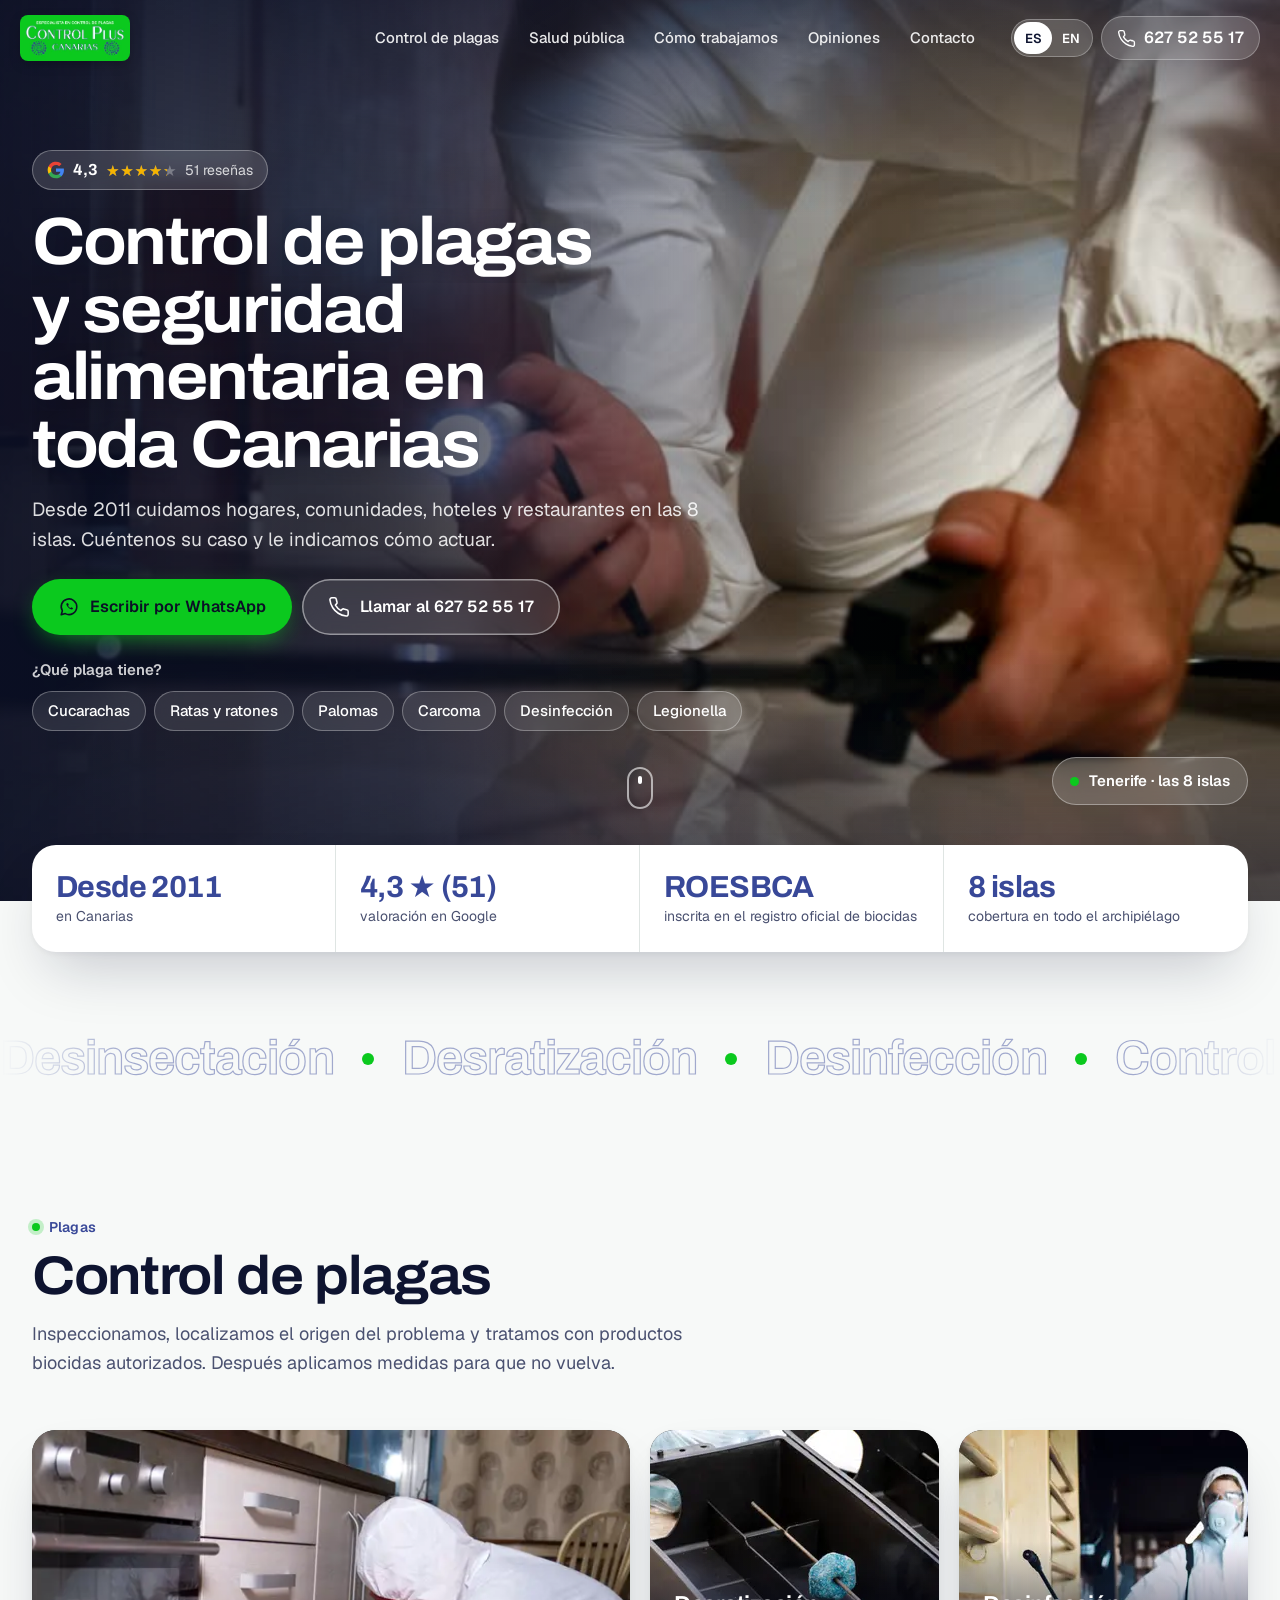
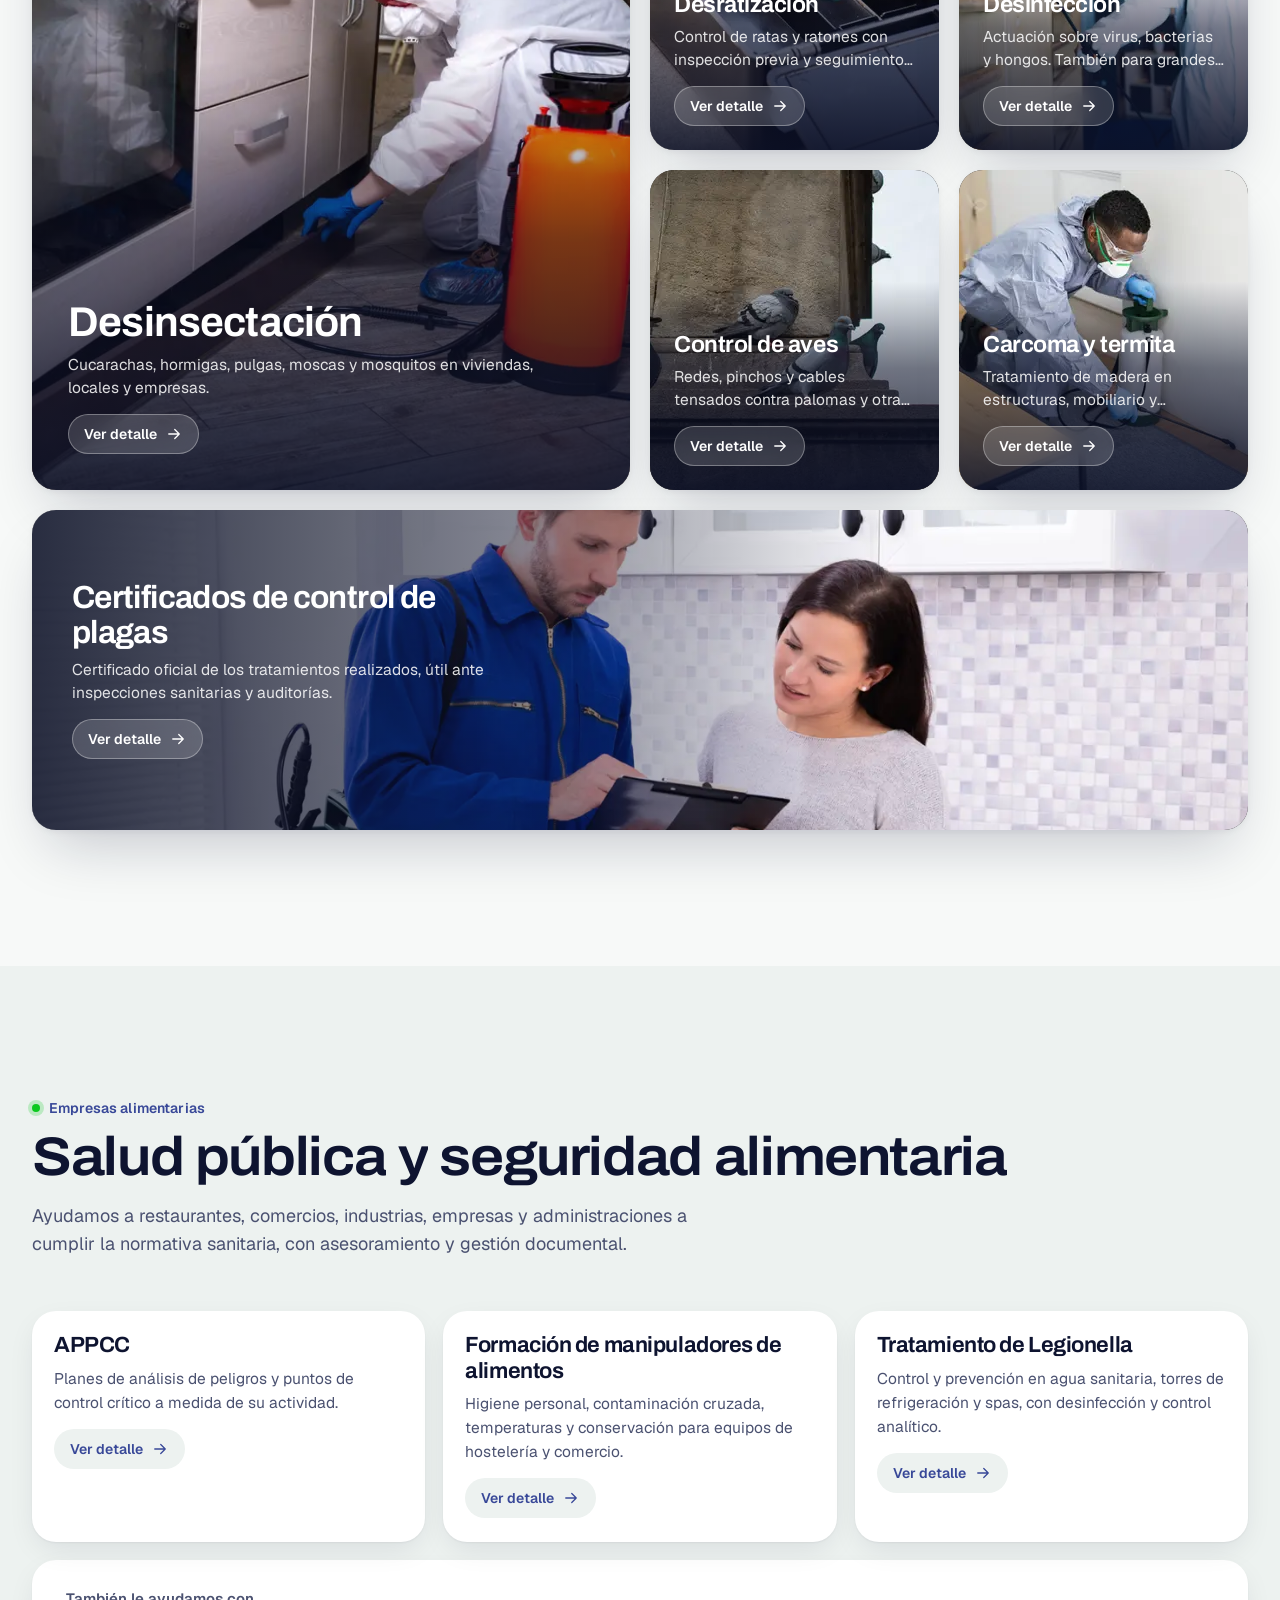
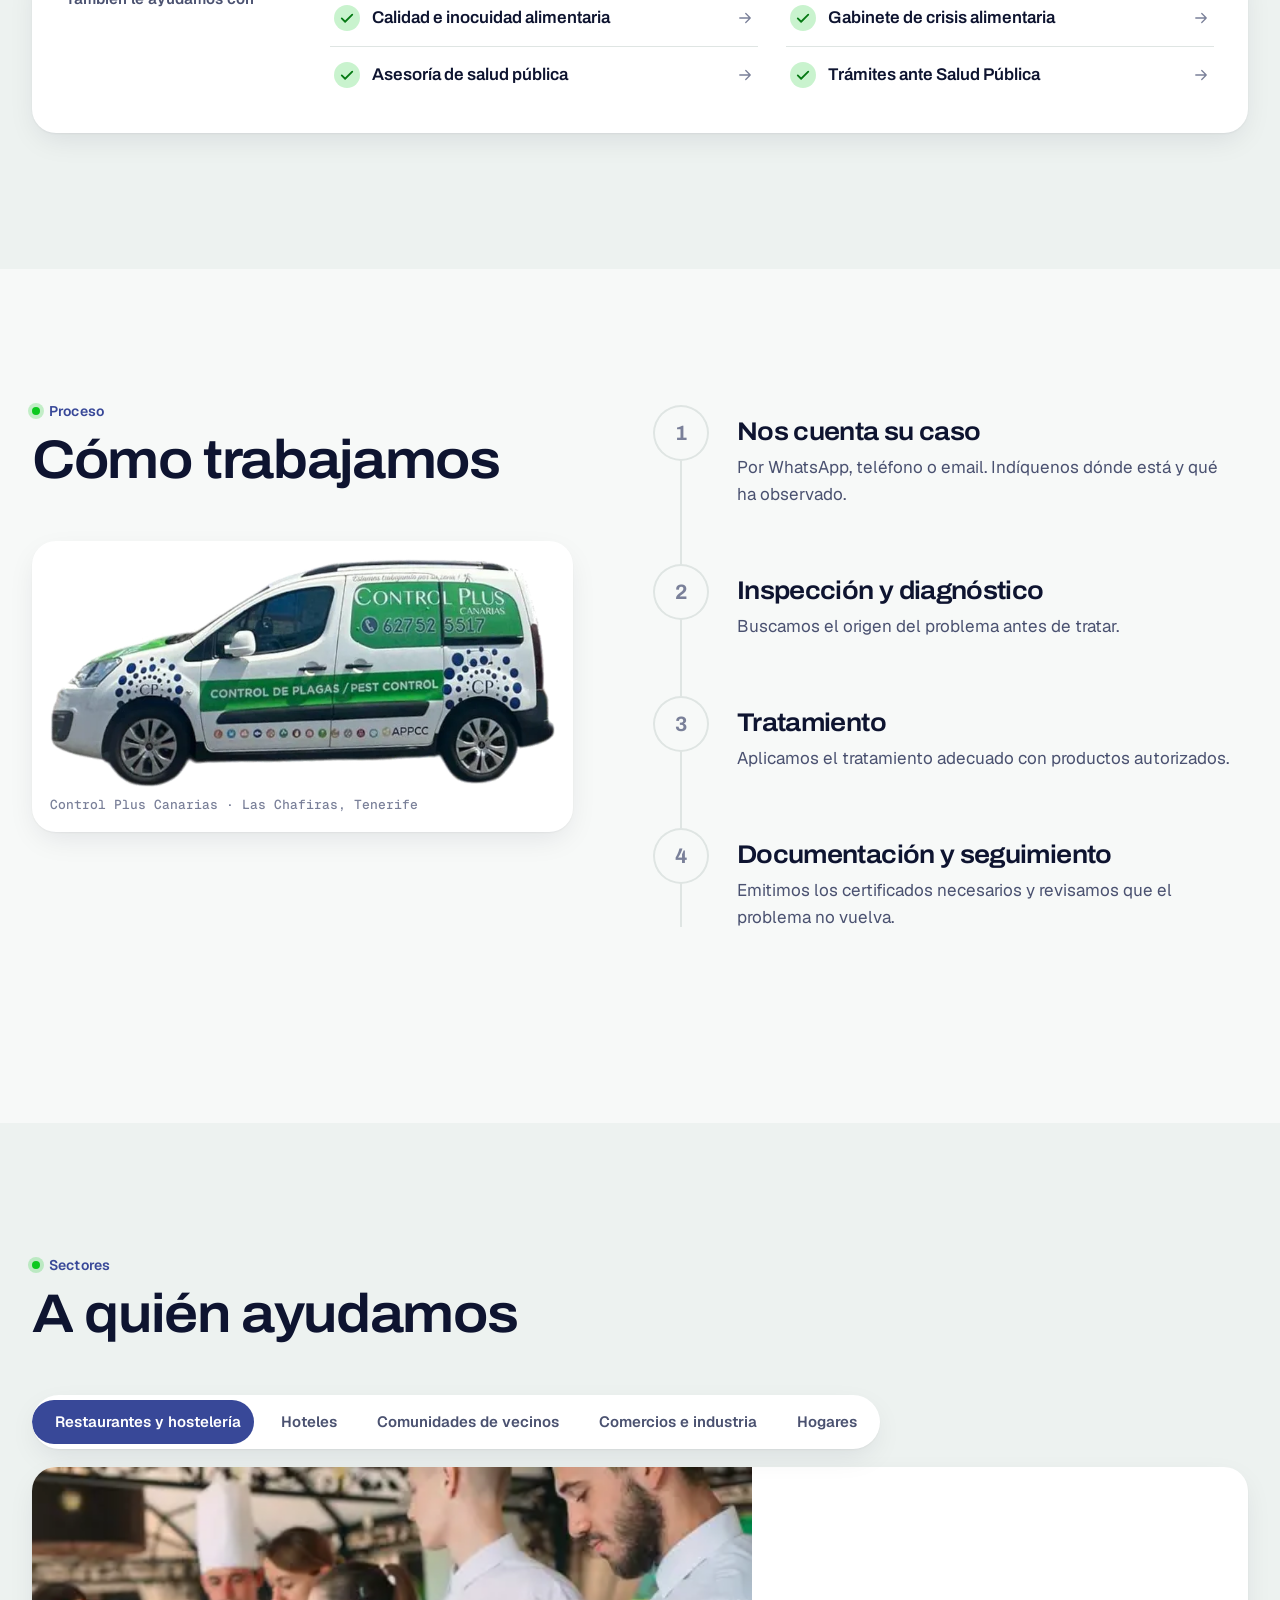
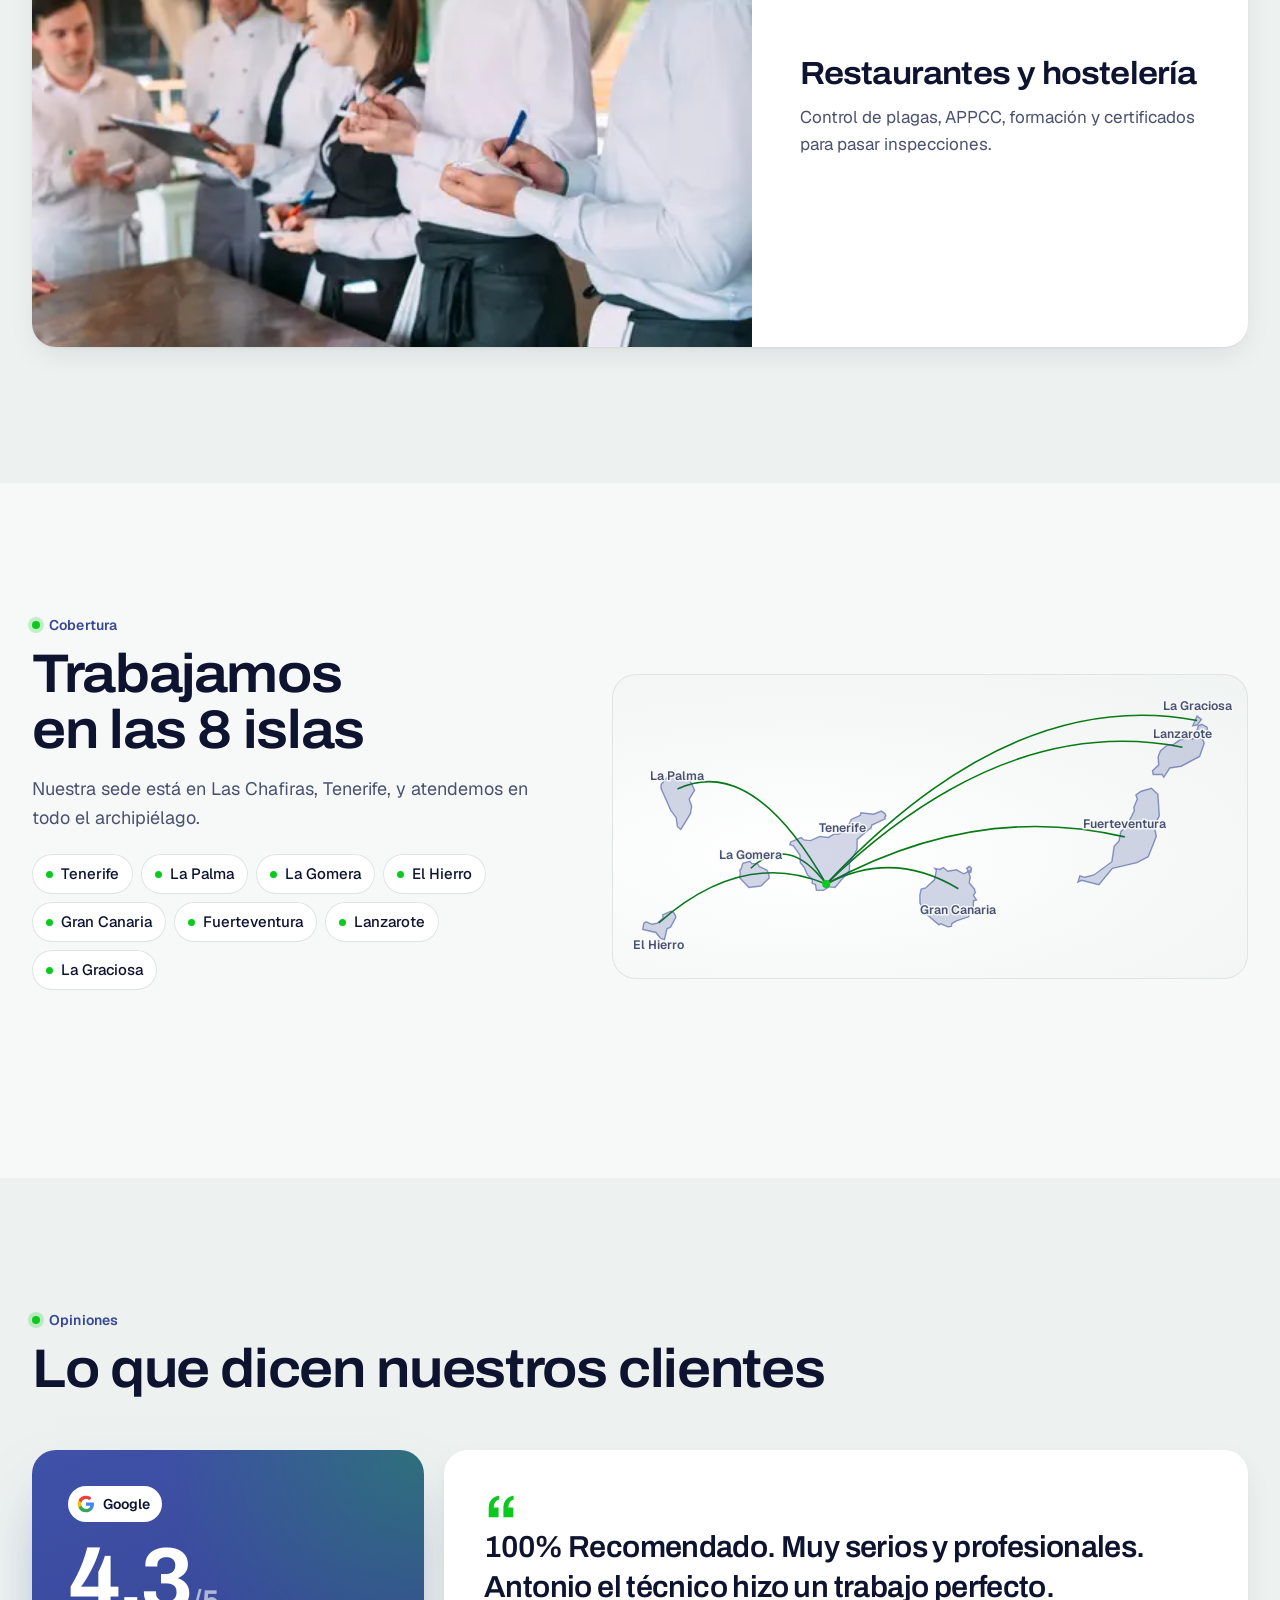
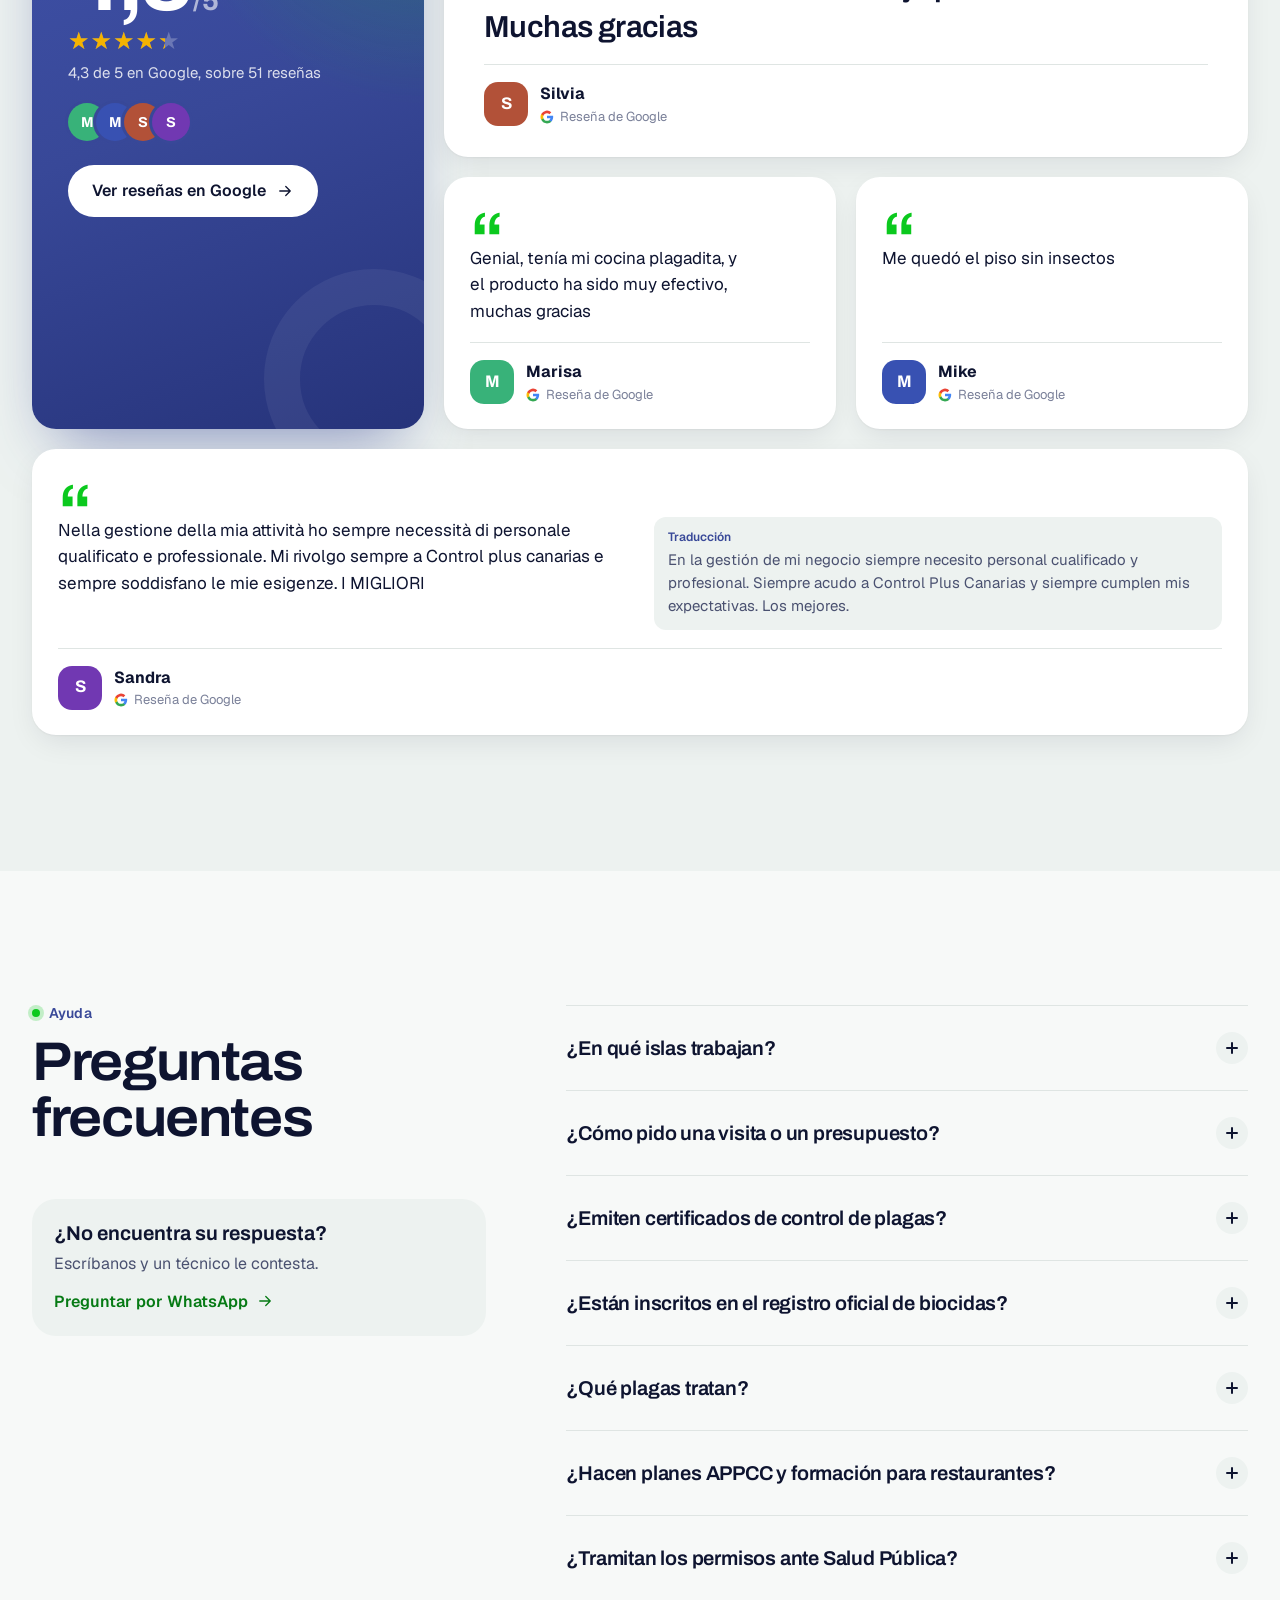
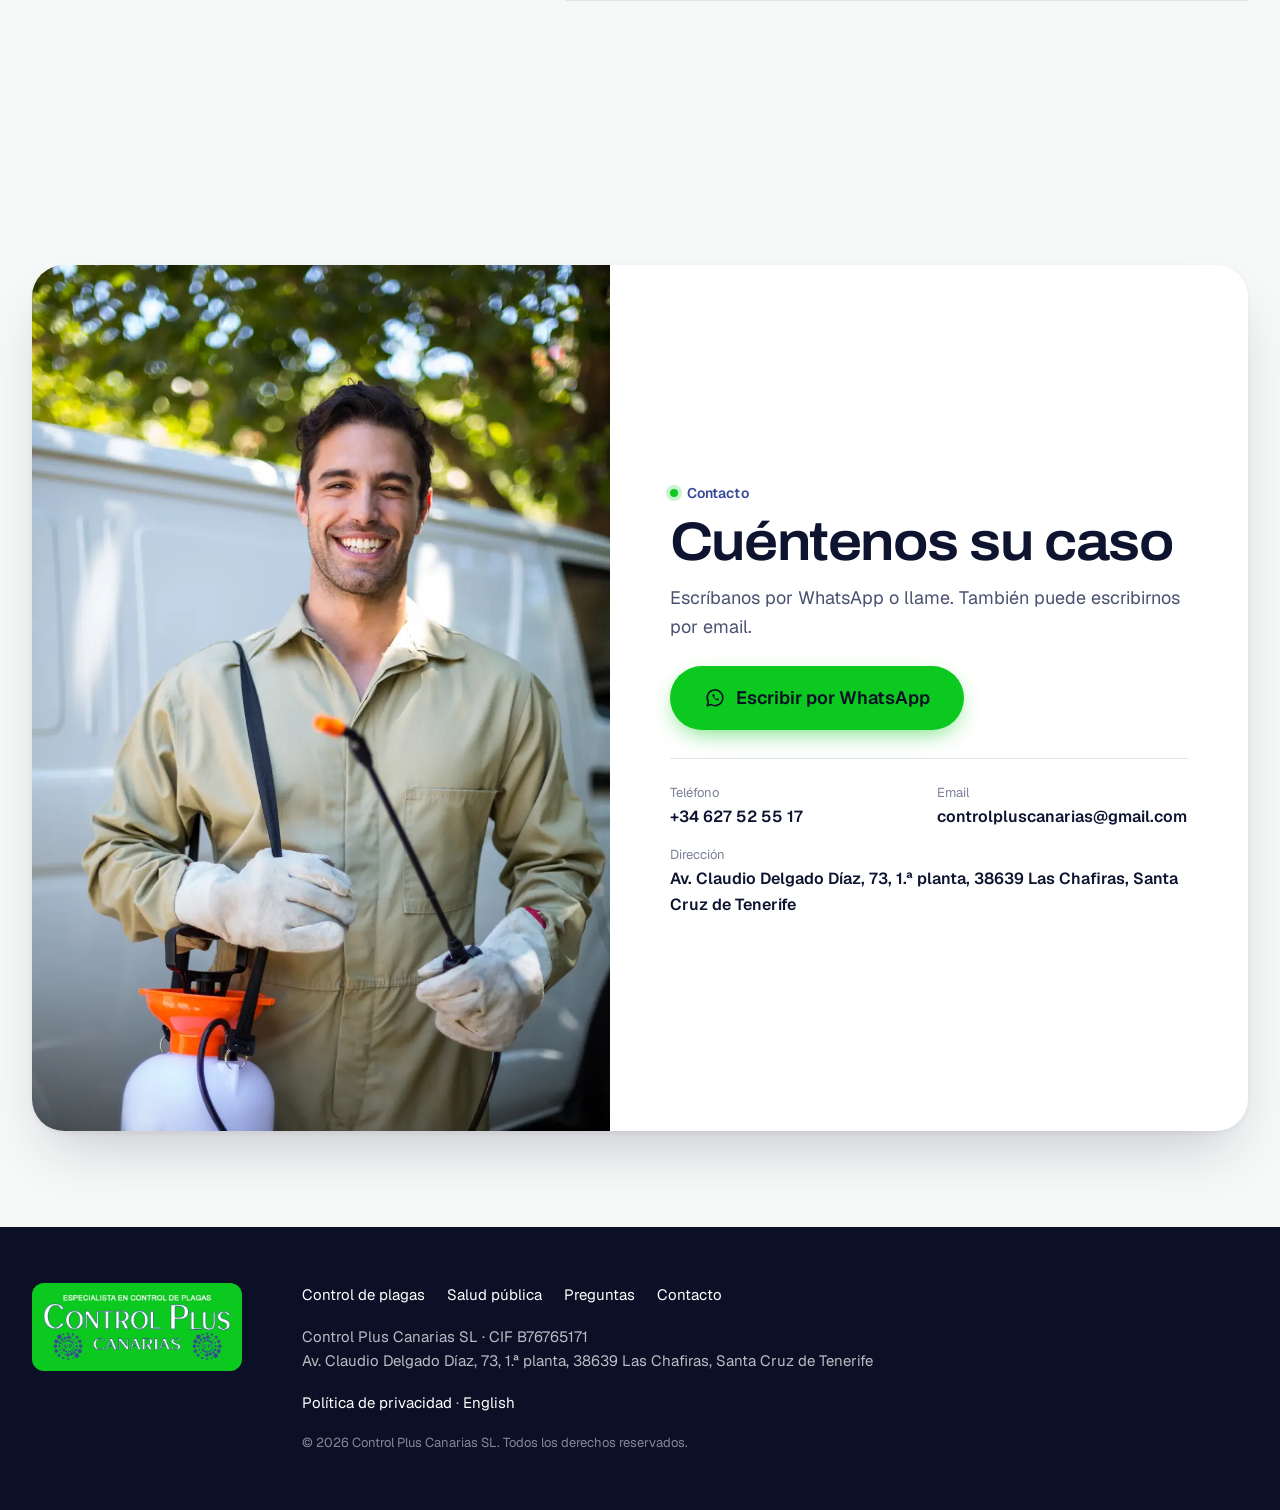
==== commit 5d724348: "Premium full-screen hero with real stock footage; version all image URLs to bypass old cache Co-Auth" ====
--- a/index.html
+++ b/index.html
@@ -9,20 +9,21 @@
 <link rel="alternate" hreflang="es" href="https://controlplus.comebientf.com/"><link rel="alternate" hreflang="en" href="https://controlplus.comebientf.com/en/"><link rel="alternate" hreflang="x-default" href="https://controlplus.comebientf.com/">
 <meta name="theme-color" content="#FFFFFF">
 <meta property="og:type" content="website"><meta property="og:title" content="Control de plagas y seguridad alimentaria en Canarias | Control Plus Canarias"><meta property="og:description" content="Control de plagas, APPCC, formación de manipuladores y tratamiento de Legionella en las 8 islas. Desde 2011. Pida su visita por WhatsApp o llame al 627 52 55 17."><meta property="og:image" content="https://controlplus.comebientf.com/img/og.jpg"><meta property="og:locale" content="es_ES">
-<link rel="icon" href="/img/favicon-48.png" type="image/png"><link rel="apple-touch-icon" href="/img/favicon.png">
+<link rel="icon" href="/img/favicon-48.png?v=3" type="image/png"><link rel="apple-touch-icon" href="/img/favicon.png?v=3">
 <link rel="preload" href="/fonts/archivo.woff2" as="font" type="font/woff2" crossorigin>
 <link rel="preload" href="/fonts/geist.woff2" as="font" type="font/woff2" crossorigin>
-<link rel="preload" as="image" imagesrcset="/img/hero-480.webp 480w, /img/hero-960.webp 960w, /img/hero-1400.webp 1400w" imagesizes="(min-width:900px) 50vw, 100vw" fetchpriority="high">
-<link rel="stylesheet" href="/assets/site.css?v=2">
+<link rel="preload" as="image" href="/video/hero-m.jpg?v=3" media="(max-width: 899px)" fetchpriority="high">
+<link rel="preload" as="image" href="/video/hero-d.jpg?v=3" media="(min-width: 900px)" fetchpriority="high">
+<link rel="stylesheet" href="/assets/site.css?v=3">
 <script>document.documentElement.classList.add("js")</script>
-<script type="application/ld+json">[{"@context":"https://schema.org","@type":"LocalBusiness","@id":"https://controlplus.comebientf.com/#business","name":"Control Plus Canarias","legalName":"Control Plus Canarias SL","url":"https://controlplus.comebientf.com/","telephone":"+34627525517","email":"controlpluscanarias@gmail.com","foundingDate":"2011","image":"https://controlplus.comebientf.com/img/og.jpg","logo":"https://controlplus.comebientf.com/img/logo-original.webp","address":{"@type":"PostalAddress","streetAddress":"Av. Claudio Delgado Díaz, 73, 1.ª planta","postalCode":"38639","addressLocality":"Las Chafiras, San Miguel de Abona","addressRegion":"Santa Cruz de Tenerife","addressCountry":"ES"},"areaServed":["Tenerife","La Palma","La Gomera","El Hierro","Gran Canaria","Fuerteventura","Lanzarote","La Graciosa"],"aggregateRating":{"@type":"AggregateRating","ratingValue":"4.3","reviewCount":"51","bestRating":"5"}},{"@context":"https://schema.org","@type":"FAQPage","mainEntity":[{"@type":"Question","name":"¿En qué islas trabajan?","acceptedAnswer":{"@type":"Answer","text":"En las 8 islas Canarias. Nuestra sede está en Las Chafiras, en Tenerife."}},{"@type":"Question","name":"¿Cómo pido una visita o un presupuesto?","acceptedAnswer":{"@type":"Answer","text":"Escríbanos por WhatsApp o llámenos al 627 52 55 17. También puede enviarnos un email a controlpluscanarias@gmail.com."}},{"@type":"Question","name":"¿Emiten certificados de control de plagas?","acceptedAnswer":{"@type":"Answer","text":"Sí. Emitimos certificados oficiales de los tratamientos realizados. Los piden las actividades de alimentación, hostelería, comercio e industria sujetas a inspección sanitaria."}},{"@type":"Question","name":"¿Están inscritos en el registro oficial de biocidas?","acceptedAnswer":{"@type":"Answer","text":"Sí. Control Plus Canarias está inscrita en el Registro Oficial de Establecimientos y Servicios Biocidas de Canarias (ROESBCA)."}},{"@type":"Question","name":"¿Qué plagas tratan?","acceptedAnswer":{"@type":"Answer","text":"Ratas, ratones, cucarachas, hormigas, pulgas, moscas y mosquitos. También palomas y otras aves, y carcoma y termita en madera."}},{"@type":"Question","name":"¿Hacen planes APPCC y formación para restaurantes?","acceptedAnswer":{"@type":"Answer","text":"Sí. Elaboramos planes APPCC personalizados e impartimos formación para manipuladores de alimentos a hostelería, comercios e industria alimentaria."}},{"@type":"Question","name":"¿Tramitan los permisos ante Salud Pública?","acceptedAnswer":{"@type":"Answer","text":"Sí. Gestionamos registros, autorizaciones sanitarias y comunicaciones previas ante la Dirección General de Salud Pública."}}]}]</script>
+<script type="application/ld+json">[{"@context":"https://schema.org","@type":"LocalBusiness","@id":"https://controlplus.comebientf.com/#business","name":"Control Plus Canarias","legalName":"Control Plus Canarias SL","url":"https://controlplus.comebientf.com/","telephone":"+34627525517","email":"controlpluscanarias@gmail.com","foundingDate":"2011","image":"https://controlplus.comebientf.com/img/og.jpg","logo":"https://controlplus.comebientf.com/img/logo-original.webp?v=${V}","address":{"@type":"PostalAddress","streetAddress":"Av. Claudio Delgado Díaz, 73, 1.ª planta","postalCode":"38639","addressLocality":"Las Chafiras, San Miguel de Abona","addressRegion":"Santa Cruz de Tenerife","addressCountry":"ES"},"areaServed":["Tenerife","La Palma","La Gomera","El Hierro","Gran Canaria","Fuerteventura","Lanzarote","La Graciosa"],"aggregateRating":{"@type":"AggregateRating","ratingValue":"4.3","reviewCount":"51","bestRating":"5"}},{"@context":"https://schema.org","@type":"FAQPage","mainEntity":[{"@type":"Question","name":"¿En qué islas trabajan?","acceptedAnswer":{"@type":"Answer","text":"En las 8 islas Canarias. Nuestra sede está en Las Chafiras, en Tenerife."}},{"@type":"Question","name":"¿Cómo pido una visita o un presupuesto?","acceptedAnswer":{"@type":"Answer","text":"Escríbanos por WhatsApp o llámenos al 627 52 55 17. También puede enviarnos un email a controlpluscanarias@gmail.com."}},{"@type":"Question","name":"¿Emiten certificados de control de plagas?","acceptedAnswer":{"@type":"Answer","text":"Sí. Emitimos certificados oficiales de los tratamientos realizados. Los piden las actividades de alimentación, hostelería, comercio e industria sujetas a inspección sanitaria."}},{"@type":"Question","name":"¿Están inscritos en el registro oficial de biocidas?","acceptedAnswer":{"@type":"Answer","text":"Sí. Control Plus Canarias está inscrita en el Registro Oficial de Establecimientos y Servicios Biocidas de Canarias (ROESBCA)."}},{"@type":"Question","name":"¿Qué plagas tratan?","acceptedAnswer":{"@type":"Answer","text":"Ratas, ratones, cucarachas, hormigas, pulgas, moscas y mosquitos. También palomas y otras aves, y carcoma y termita en madera."}},{"@type":"Question","name":"¿Hacen planes APPCC y formación para restaurantes?","acceptedAnswer":{"@type":"Answer","text":"Sí. Elaboramos planes APPCC personalizados e impartimos formación para manipuladores de alimentos a hostelería, comercios e industria alimentaria."}},{"@type":"Question","name":"¿Tramitan los permisos ante Salud Pública?","acceptedAnswer":{"@type":"Answer","text":"Sí. Gestionamos registros, autorizaciones sanitarias y comunicaciones previas ante la Dirección General de Salud Pública."}}]}]</script>
 </head>
 <body>
 <a class="skip" href="#main">Ir al contenido</a>
 <i class="progress" aria-hidden="true"></i>
 <header class="hdr" id="hdr">
   <div class="hdr__in">
-    <a class="brand" href="/"><img src="/img/logo-hdr.webp" width="287" height="120" alt="Control Plus Canarias"></a>
+    <a class="brand" href="/"><img src="/img/logo-hdr.webp?v=3" width="287" height="120" alt="Control Plus Canarias"></a>
     <nav class="hdr__nav" aria-label="Main"><a href="#plagas">Control de plagas</a><a href="#salud">Salud pública</a><a href="#proceso">Cómo trabajamos</a><a href="#opiniones">Opiniones</a><a href="#contacto">Contacto</a></nav>
     <div class="hdr__act">
       <div class="lang" role="group" aria-label="Language"><a href="/" aria-current="true" hreflang="es" lang="es">ES</a><a href="/en/"  hreflang="en" lang="en">EN</a></div>
@@ -34,7 +35,8 @@
 <main id="main">
 <section class="hero" id="top" aria-labelledby="h1">
   <div class="hero__media">
-    <img class="hero__poster" src="/img/hero-960.webp" srcset="/img/hero-480.webp 480w, /img/hero-960.webp 960w, /img/hero-1400.webp 1400w" sizes="(min-width:900px) 50vw, 100vw" width="960" height="1200" alt="Técnico de control de plagas saludando a una clienta en su cocina" fetchpriority="high">
+    <picture><source media="(min-width: 900px)" srcset="/video/hero-d.jpg?v=3"><img class="hero__poster" src="/video/hero-m.jpg?v=3" width="720" height="720" alt="Técnico de control de plagas tratando el zócalo de una cocina" fetchpriority="high"></picture>
+    <video class="hero__video" muted playsinline loop preload="none" data-src-m="/video/hero-m.mp4?v=3" data-src-d="/video/hero-d.mp4?v=3" aria-hidden="true"></video>
     <span class="hero__badge"><i></i>Tenerife · las 8 islas</span>
   </div>
   <div class="wrap hero__body">
@@ -47,6 +49,7 @@
     </div>
     <div class="picker hero__in" style="--d:7"><p>¿Qué plaga tiene?</p><ul role="list"><li><a href="#p0" data-open="p0" style="--i:0">Cucarachas</a></li><li><a href="#p1" data-open="p1" style="--i:1">Ratas y ratones</a></li><li><a href="#p3" data-open="p3" style="--i:2">Palomas</a></li><li><a href="#p4" data-open="p4" style="--i:3">Carcoma</a></li><li><a href="#p2" data-open="p2" style="--i:4">Desinfección</a></li><li><a href="#h2" data-open="h2" style="--i:5">Legionella</a></li></ul></div>
   </div>
+  <a class="hero__scroll" href="#plagas" aria-label="Desplazar"><i></i></a>
 </section>
 
 <section class="trust" aria-label="Control Plus Canarias">
@@ -59,22 +62,22 @@
   <div class="wrap sec__head reveal"><p class="kick">Plagas</p><h2 id="t-pests"><span class="w"><span style="--w:0">Control</span></span> <span class="w"><span style="--w:1">de</span></span> <span class="w"><span style="--w:2">plagas</span></span></h2><p class="lead">Inspeccionamos, localizamos el origen del problema y tratamos con productos biocidas autorizados. Después aplicamos medidas para que no vuelva.</p></div>
   <ul class="wrap svc" role="list">
     <li class="svc__card" id="p0" style="--i:0"><button class="svc__btn spot" type="button" data-open="p0" aria-haspopup="dialog">
-      <span class="svc__img"><img class="" src="/img/p-insectos-960.webp" srcset="/img/p-insectos-480.webp 480w, /img/p-insectos-960.webp 960w, /img/p-insectos-1400.webp 1400w" sizes="(min-width:1024px) 50vw, 92vw" alt="Desinsectación" style="object-position:82% 50%" loading="lazy" decoding="async"></span>
+      <span class="svc__img"><img class="" src="/img/p-insectos-960.webp?v=3" srcset="/img/p-insectos-480.webp?v=3 480w, /img/p-insectos-960.webp?v=3 960w, /img/p-insectos-1400.webp?v=3 1400w" sizes="(min-width:1024px) 50vw, 92vw" alt="Desinsectación" style="object-position:82% 50%" loading="lazy" decoding="async"></span>
       <span class="svc__txt"><span class="svc__name">Desinsectación</span><span class="svc__desc">Cucarachas, hormigas, pulgas, moscas y mosquitos en viviendas, locales y empresas.</span><span class="svc__more">Ver detalle <svg class="ic ic--ar" viewBox="0 0 24 24" aria-hidden="true"><path d="M5 12h14M13 6l6 6-6 6"/></svg></span></span></button></li>
     <li class="svc__card" id="p1" style="--i:1"><button class="svc__btn spot" type="button" data-open="p1" aria-haspopup="dialog">
-      <span class="svc__img"><img class="" src="/img/p-roedores-960.webp" srcset="/img/p-roedores-480.webp 480w, /img/p-roedores-960.webp 960w, /img/p-roedores-1400.webp 1400w" sizes="(min-width:1024px) 25vw, 92vw" alt="Desratización" loading="lazy" decoding="async"></span>
+      <span class="svc__img"><img class="" src="/img/p-roedores-960.webp?v=3" srcset="/img/p-roedores-480.webp?v=3 480w, /img/p-roedores-960.webp?v=3 960w, /img/p-roedores-1400.webp?v=3 1400w" sizes="(min-width:1024px) 25vw, 92vw" alt="Desratización" loading="lazy" decoding="async"></span>
       <span class="svc__txt"><span class="svc__name">Desratización</span><span class="svc__desc">Control de ratas y ratones con inspección previa y seguimiento preventivo.</span><span class="svc__more">Ver detalle <svg class="ic ic--ar" viewBox="0 0 24 24" aria-hidden="true"><path d="M5 12h14M13 6l6 6-6 6"/></svg></span></span></button></li>
     <li class="svc__card" id="p2" style="--i:2"><button class="svc__btn spot" type="button" data-open="p2" aria-haspopup="dialog">
-      <span class="svc__img"><img class="" src="/img/p-desinfeccion-960.webp" srcset="/img/p-desinfeccion-480.webp 480w, /img/p-desinfeccion-960.webp 960w, /img/p-desinfeccion-1400.webp 1400w" sizes="(min-width:1024px) 25vw, 92vw" alt="Desinfección" style="object-position:62% 30%" loading="lazy" decoding="async"></span>
+      <span class="svc__img"><img class="" src="/img/p-desinfeccion-960.webp?v=3" srcset="/img/p-desinfeccion-480.webp?v=3 480w, /img/p-desinfeccion-960.webp?v=3 960w, /img/p-desinfeccion-1400.webp?v=3 1400w" sizes="(min-width:1024px) 25vw, 92vw" alt="Desinfección" style="object-position:62% 30%" loading="lazy" decoding="async"></span>
       <span class="svc__txt"><span class="svc__name">Desinfección</span><span class="svc__desc">Actuación sobre virus, bacterias y hongos. También para grandes superficies como naves, supermercados o instalaciones deportivas, con nebulización y microdifusión.</span><span class="svc__more">Ver detalle <svg class="ic ic--ar" viewBox="0 0 24 24" aria-hidden="true"><path d="M5 12h14M13 6l6 6-6 6"/></svg></span></span></button></li>
     <li class="svc__card" id="p3" style="--i:3"><button class="svc__btn spot" type="button" data-open="p3" aria-haspopup="dialog">
-      <span class="svc__img"><img class="" src="/img/p-aves-960.webp" srcset="/img/p-aves-480.webp 480w, /img/p-aves-960.webp 960w, /img/p-aves-1400.webp 1400w" sizes="(min-width:1024px) 25vw, 92vw" alt="Control de aves" style="object-position:40% 50%" loading="lazy" decoding="async"></span>
+      <span class="svc__img"><img class="" src="/img/p-aves-960.webp?v=3" srcset="/img/p-aves-480.webp?v=3 480w, /img/p-aves-960.webp?v=3 960w, /img/p-aves-1400.webp?v=3 1400w" sizes="(min-width:1024px) 25vw, 92vw" alt="Control de aves" style="object-position:40% 50%" loading="lazy" decoding="async"></span>
       <span class="svc__txt"><span class="svc__name">Control de aves</span><span class="svc__desc">Redes, pinchos y cables tensados contra palomas y otras aves en edificios, cubiertas y hoteles. Sin dañar a los animales.</span><span class="svc__more">Ver detalle <svg class="ic ic--ar" viewBox="0 0 24 24" aria-hidden="true"><path d="M5 12h14M13 6l6 6-6 6"/></svg></span></span></button></li>
     <li class="svc__card" id="p4" style="--i:4"><button class="svc__btn spot" type="button" data-open="p4" aria-haspopup="dialog">
-      <span class="svc__img"><img class="" src="/img/p-carcoma-960.webp" srcset="/img/p-carcoma-480.webp 480w, /img/p-carcoma-960.webp 960w, /img/p-carcoma-1400.webp 1400w" sizes="(min-width:1024px) 25vw, 92vw" alt="Carcoma y termita" style="object-position:38% 40%" loading="lazy" decoding="async"></span>
+      <span class="svc__img"><img class="" src="/img/p-carcoma-960.webp?v=3" srcset="/img/p-carcoma-480.webp?v=3 480w, /img/p-carcoma-960.webp?v=3 960w, /img/p-carcoma-1400.webp?v=3 1400w" sizes="(min-width:1024px) 25vw, 92vw" alt="Carcoma y termita" style="object-position:38% 40%" loading="lazy" decoding="async"></span>
       <span class="svc__txt"><span class="svc__name">Carcoma y termita</span><span class="svc__desc">Tratamiento de madera en estructuras, mobiliario y viviendas, incluida la termita subterránea.</span><span class="svc__more">Ver detalle <svg class="ic ic--ar" viewBox="0 0 24 24" aria-hidden="true"><path d="M5 12h14M13 6l6 6-6 6"/></svg></span></span></button></li>
     <li class="svc__card" id="p5" style="--i:5"><button class="svc__btn spot" type="button" data-open="p5" aria-haspopup="dialog">
-      <span class="svc__img"><img class="" src="/img/p-certificados-960.webp" srcset="/img/p-certificados-480.webp 480w, /img/p-certificados-960.webp 960w, /img/p-certificados-1400.webp 1400w" sizes="(min-width:1024px) 100vw, 92vw" alt="Certificados de control de plagas" style="object-position:45% 30%" loading="lazy" decoding="async"></span>
+      <span class="svc__img"><img class="" src="/img/p-certificados-960.webp?v=3" srcset="/img/p-certificados-480.webp?v=3 480w, /img/p-certificados-960.webp?v=3 960w, /img/p-certificados-1400.webp?v=3 1400w" sizes="(min-width:1024px) 100vw, 92vw" alt="Certificados de control de plagas" style="object-position:45% 30%" loading="lazy" decoding="async"></span>
       <span class="svc__txt"><span class="svc__name">Certificados de control de plagas</span><span class="svc__desc">Certificado oficial de los tratamientos realizados, útil ante inspecciones sanitarias y auditorías.</span><span class="svc__more">Ver detalle <svg class="ic ic--ar" viewBox="0 0 24 24" aria-hidden="true"><path d="M5 12h14M13 6l6 6-6 6"/></svg></span></span></button></li>
   </ul>
 </section>
@@ -84,13 +87,13 @@
     <div class="sec__head reveal"><p class="kick">Empresas alimentarias</p><h2 id="t-health"><span class="w"><span style="--w:0">Salud</span></span> <span class="w"><span style="--w:1">pública</span></span> <span class="w"><span style="--w:2">y</span></span> <span class="w"><span style="--w:3">seguridad</span></span> <span class="w"><span style="--w:4">alimentaria</span></span></h2><p class="lead">Ayudamos a restaurantes, comercios, industrias, empresas y administraciones a cumplir la normativa sanitaria, con asesoramiento y gestión documental.</p></div>
     <ul class="hl" role="list">
       <li class="hl__card reveal" id="h0" style="--i:0"><button class="spot" type="button" data-open="h0" aria-haspopup="dialog">
-        <span class="hl__img par"><img class="" src="/img/p-appcc-960.webp" srcset="/img/p-appcc-480.webp 480w, /img/p-appcc-960.webp 960w, /img/p-appcc-1400.webp 1400w" sizes="(min-width:1024px) 33vw, 92vw" alt="APPCC" style="object-position:55% 40%" loading="lazy" decoding="async"></span>
+        <span class="hl__img par"><img class="" src="/img/p-appcc-960.webp?v=3" srcset="/img/p-appcc-480.webp?v=3 480w, /img/p-appcc-960.webp?v=3 960w, /img/p-appcc-1400.webp?v=3 1400w" sizes="(min-width:1024px) 33vw, 92vw" alt="APPCC" style="object-position:55% 40%" loading="lazy" decoding="async"></span>
         <span class="hl__txt"><span class="hl__name">APPCC</span><span class="hl__desc">Planes de análisis de peligros y puntos de control crítico a medida de su actividad.</span><span class="svc__more">Ver detalle <svg class="ic ic--ar" viewBox="0 0 24 24" aria-hidden="true"><path d="M5 12h14M13 6l6 6-6 6"/></svg></span></span></button></li>
       <li class="hl__card reveal" id="h1" style="--i:1"><button class="spot" type="button" data-open="h1" aria-haspopup="dialog">
-        <span class="hl__img par"><img class="" src="/img/p-formacion-960.webp" srcset="/img/p-formacion-480.webp 480w, /img/p-formacion-960.webp 960w, /img/p-formacion-1400.webp 1400w" sizes="(min-width:1024px) 33vw, 92vw" alt="Formación de manipuladores de alimentos" style="object-position:60% 40%" loading="lazy" decoding="async"></span>
+        <span class="hl__img par"><img class="" src="/img/p-formacion-960.webp?v=3" srcset="/img/p-formacion-480.webp?v=3 480w, /img/p-formacion-960.webp?v=3 960w, /img/p-formacion-1400.webp?v=3 1400w" sizes="(min-width:1024px) 33vw, 92vw" alt="Formación de manipuladores de alimentos" style="object-position:60% 40%" loading="lazy" decoding="async"></span>
         <span class="hl__txt"><span class="hl__name">Formación de manipuladores de alimentos</span><span class="hl__desc">Higiene personal, contaminación cruzada, temperaturas y conservación para equipos de hostelería y comercio.</span><span class="svc__more">Ver detalle <svg class="ic ic--ar" viewBox="0 0 24 24" aria-hidden="true"><path d="M5 12h14M13 6l6 6-6 6"/></svg></span></span></button></li>
       <li class="hl__card reveal" id="h2" style="--i:2"><button class="spot" type="button" data-open="h2" aria-haspopup="dialog">
-        <span class="hl__img par"><img class="" src="/img/p-legionella-960.webp" srcset="/img/p-legionella-480.webp 480w, /img/p-legionella-960.webp 960w, /img/p-legionella-1400.webp 1400w" sizes="(min-width:1024px) 33vw, 92vw" alt="Tratamiento de Legionella" style="object-position:60% 50%" loading="lazy" decoding="async"></span>
+        <span class="hl__img par"><img class="" src="/img/p-legionella-960.webp?v=3" srcset="/img/p-legionella-480.webp?v=3 480w, /img/p-legionella-960.webp?v=3 960w, /img/p-legionella-1400.webp?v=3 1400w" sizes="(min-width:1024px) 33vw, 92vw" alt="Tratamiento de Legionella" style="object-position:60% 50%" loading="lazy" decoding="async"></span>
         <span class="hl__txt"><span class="hl__name">Tratamiento de Legionella</span><span class="hl__desc">Control y prevención en agua sanitaria, torres de refrigeración y spas, con desinfección y control analítico.</span><span class="svc__more">Ver detalle <svg class="ic ic--ar" viewBox="0 0 24 24" aria-hidden="true"><path d="M5 12h14M13 6l6 6-6 6"/></svg></span></span></button></li>
     </ul>
     <div class="more reveal"><p class="more__t">También le ayudamos con</p><ul role="list"><li id="h3"><button type="button" data-open="h3" aria-haspopup="dialog"><svg class="ic" viewBox="0 0 24 24" aria-hidden="true"><path d="M5 12.5l4.5 4.5L19 7.5"/></svg><span>Calidad e inocuidad alimentaria</span><svg class="ic ic--ar" viewBox="0 0 24 24" aria-hidden="true"><path d="M5 12h14M13 6l6 6-6 6"/></svg></button></li><li id="h4"><button type="button" data-open="h4" aria-haspopup="dialog"><svg class="ic" viewBox="0 0 24 24" aria-hidden="true"><path d="M5 12.5l4.5 4.5L19 7.5"/></svg><span>Gabinete de crisis alimentaria</span><svg class="ic ic--ar" viewBox="0 0 24 24" aria-hidden="true"><path d="M5 12h14M13 6l6 6-6 6"/></svg></button></li><li id="h5"><button type="button" data-open="h5" aria-haspopup="dialog"><svg class="ic" viewBox="0 0 24 24" aria-hidden="true"><path d="M5 12.5l4.5 4.5L19 7.5"/></svg><span>Asesoría de salud pública</span><svg class="ic ic--ar" viewBox="0 0 24 24" aria-hidden="true"><path d="M5 12h14M13 6l6 6-6 6"/></svg></button></li><li id="h6"><button type="button" data-open="h6" aria-haspopup="dialog"><svg class="ic" viewBox="0 0 24 24" aria-hidden="true"><path d="M5 12.5l4.5 4.5L19 7.5"/></svg><span>Trámites ante Salud Pública</span><svg class="ic ic--ar" viewBox="0 0 24 24" aria-hidden="true"><path d="M5 12h14M13 6l6 6-6 6"/></svg></button></li></ul></div>
@@ -101,7 +104,7 @@
   <div class="wrap how">
     <div class="how__side">
       <div class="sec__head reveal"><p class="kick">Proceso</p><h2 id="t-how"><span class="w"><span style="--w:0">Cómo</span></span> <span class="w"><span style="--w:1">trabajamos</span></span></h2></div>
-      <figure class="how__van reveal"><img src="/img/van.webp" width="700" height="316" alt="Furgoneta de Control Plus Canarias" loading="lazy"><figcaption>Control Plus Canarias · Las Chafiras, Tenerife</figcaption></figure>
+      <figure class="how__van reveal"><img src="/img/van.webp?v=3" width="700" height="316" alt="Furgoneta de Control Plus Canarias" loading="lazy"><figcaption>Control Plus Canarias · Las Chafiras, Tenerife</figcaption></figure>
     </div>
     <ol class="steps" id="steps"><i class="steps__line" aria-hidden="true"><i></i></i>
       <li class="step" style="--i:0"><span class="step__n">1</span><div><h3>Nos cuenta su caso</h3><p>Por WhatsApp, teléfono o email. Indíquenos dónde está y qué ha observado.</p></div></li>
@@ -118,15 +121,15 @@
     <div class="sectors reveal">
       <div class="tabs" role="tablist" aria-label="A quién ayudamos"><button role="tab" id="tab-0" aria-controls="pan-0" aria-selected="true" tabindex="0">Restaurantes y hostelería</button><button role="tab" id="tab-1" aria-controls="pan-1" aria-selected="false" tabindex="-1">Hoteles</button><button role="tab" id="tab-2" aria-controls="pan-2" aria-selected="false" tabindex="-1">Comunidades de vecinos</button><button role="tab" id="tab-3" aria-controls="pan-3" aria-selected="false" tabindex="-1">Comercios e industria</button><button role="tab" id="tab-4" aria-controls="pan-4" aria-selected="false" tabindex="-1">Hogares</button><i class="tabs__ind" aria-hidden="true"></i></div>
       <div class="pans"><div class="pan" role="tabpanel" id="pan-0" aria-labelledby="tab-0" >
-        <figure class="pan__img"><img class="" src="/img/p-formacion-960.webp" srcset="/img/p-formacion-480.webp 480w, /img/p-formacion-960.webp 960w, /img/p-formacion-1400.webp 1400w" sizes="(min-width:1024px) 60vw, 92vw" alt="Restaurantes y hostelería" style="object-position:60% 40%" loading="lazy" decoding="async"></figure>
+        <figure class="pan__img"><img class="" src="/img/p-formacion-960.webp?v=3" srcset="/img/p-formacion-480.webp?v=3 480w, /img/p-formacion-960.webp?v=3 960w, /img/p-formacion-1400.webp?v=3 1400w" sizes="(min-width:1024px) 60vw, 92vw" alt="Restaurantes y hostelería" style="object-position:60% 40%" loading="lazy" decoding="async"></figure>
         <div class="pan__txt"><h3>Restaurantes y hostelería</h3><p>Control de plagas, APPCC, formación y certificados para pasar inspecciones.</p></div></div><div class="pan" role="tabpanel" id="pan-1" aria-labelledby="tab-1" hidden>
-        <figure class="pan__img"><img class="" src="/img/p-hotel-960.webp" srcset="/img/p-hotel-480.webp 480w, /img/p-hotel-960.webp 960w, /img/p-hotel-1400.webp 1400w" sizes="(min-width:1024px) 60vw, 92vw" alt="Hoteles" loading="lazy" decoding="async"></figure>
+        <figure class="pan__img"><img class="" src="/img/p-hotel-960.webp?v=3" srcset="/img/p-hotel-480.webp?v=3 480w, /img/p-hotel-960.webp?v=3 960w, /img/p-hotel-1400.webp?v=3 1400w" sizes="(min-width:1024px) 60vw, 92vw" alt="Hoteles" loading="lazy" decoding="async"></figure>
         <div class="pan__txt"><h3>Hoteles</h3><p>Plagas, aves, desinfección y Legionella en instalaciones de alojamiento.</p></div></div><div class="pan" role="tabpanel" id="pan-2" aria-labelledby="tab-2" hidden>
-        <figure class="pan__img"><img class="" src="/img/s-comunidades-960.webp" srcset="/img/s-comunidades-480.webp 480w, /img/s-comunidades-960.webp 960w, /img/s-comunidades-1600.webp 1600w" sizes="(min-width:1024px) 60vw, 92vw" alt="Comunidades de vecinos" loading="lazy" decoding="async"></figure>
+        <figure class="pan__img"><img class="" src="/img/s-comunidades-960.webp?v=3" srcset="/img/s-comunidades-480.webp?v=3 480w, /img/s-comunidades-960.webp?v=3 960w, /img/s-comunidades-1600.webp?v=3 1600w" sizes="(min-width:1024px) 60vw, 92vw" alt="Comunidades de vecinos" loading="lazy" decoding="async"></figure>
         <div class="pan__txt"><h3>Comunidades de vecinos</h3><p>Tratamientos en zonas comunes, garajes, cubiertas y cuartos de basuras.</p></div></div><div class="pan" role="tabpanel" id="pan-3" aria-labelledby="tab-3" hidden>
-        <figure class="pan__img"><img class="" src="/img/p-roedores-960.webp" srcset="/img/p-roedores-480.webp 480w, /img/p-roedores-960.webp 960w, /img/p-roedores-1400.webp 1400w" sizes="(min-width:1024px) 60vw, 92vw" alt="Comercios e industria" loading="lazy" decoding="async"></figure>
+        <figure class="pan__img"><img class="" src="/img/p-roedores-960.webp?v=3" srcset="/img/p-roedores-480.webp?v=3 480w, /img/p-roedores-960.webp?v=3 960w, /img/p-roedores-1400.webp?v=3 1400w" sizes="(min-width:1024px) 60vw, 92vw" alt="Comercios e industria" loading="lazy" decoding="async"></figure>
         <div class="pan__txt"><h3>Comercios e industria</h3><p>Supermercados, centros comerciales, naves y empresas de alimentación.</p></div></div><div class="pan" role="tabpanel" id="pan-4" aria-labelledby="tab-4" hidden>
-        <figure class="pan__img"><img class="" src="/img/s-hogares-960.webp" srcset="/img/s-hogares-480.webp 480w, /img/s-hogares-960.webp 960w, /img/s-hogares-1600.webp 1600w" sizes="(min-width:1024px) 60vw, 92vw" alt="Hogares" loading="lazy" decoding="async"></figure>
+        <figure class="pan__img"><img class="" src="/img/s-hogares-960.webp?v=3" srcset="/img/s-hogares-480.webp?v=3 480w, /img/s-hogares-960.webp?v=3 960w, /img/s-hogares-1600.webp?v=3 1600w" sizes="(min-width:1024px) 60vw, 92vw" alt="Hogares" loading="lazy" decoding="async"></figure>
         <div class="pan__txt"><h3>Hogares</h3><p>Cucarachas, hormigas, roedores o carcoma en su vivienda.</p></div></div></div>
     </div>
   </div>
@@ -176,7 +179,7 @@
 <section class="sec" id="contacto" aria-labelledby="t-contact">
   <div class="wrap">
     <div class="cta reveal">
-      <div class="cta__img"><img class="" src="/img/p-contacto-960.webp" srcset="/img/p-contacto-480.webp 480w, /img/p-contacto-960.webp 960w, /img/p-contacto-1400.webp 1400w" sizes="(min-width:1024px) 40vw, 92vw" alt="Técnico de control de plagas sonriendo junto a su furgoneta" style="object-position:50% 18%" loading="lazy" decoding="async"></div>
+      <div class="cta__img"><img class="" src="/img/p-contacto-960.webp?v=3" srcset="/img/p-contacto-480.webp?v=3 480w, /img/p-contacto-960.webp?v=3 960w, /img/p-contacto-1400.webp?v=3 1400w" sizes="(min-width:1024px) 40vw, 92vw" alt="Técnico de control de plagas sonriendo junto a su furgoneta" style="object-position:50% 18%" loading="lazy" decoding="async"></div>
       <div class="cta__body">
         <p class="kick kick--d">Contacto</p><h2 id="t-contact"><span class="w"><span style="--w:0">Cuéntenos</span></span> <span class="w"><span style="--w:1">su</span></span> <span class="w"><span style="--w:2">caso</span></span></h2>
         <p class="lead">Escríbanos por WhatsApp o llame. También puede escribirnos por email.</p>
@@ -194,7 +197,7 @@
 
 <footer class="ftr">
   <div class="wrap ftr__in">
-    <img class="ftr__logo" src="/img/logo-original.webp" width="600" height="251" alt="Control Plus Canarias" loading="lazy">
+    <img class="ftr__logo" src="/img/logo-original.webp?v=3" width="600" height="251" alt="Control Plus Canarias" loading="lazy">
     <nav class="ftr__nav" aria-label="Footer"><a href="#plagas">Control de plagas</a><a href="#salud">Salud pública</a><a href="#faq">Preguntas</a><a href="#contacto">Contacto</a></nav>
     <p>Control Plus Canarias SL · CIF B76765171<br>Av. Claudio Delgado Díaz, 73, 1.ª planta, 38639 Las Chafiras, Santa Cruz de Tenerife</p>
     <p><a href="/privacidad/">Política de privacidad</a> · <a href="/en/" hreflang="en" lang="en">English</a></p>
@@ -217,7 +220,7 @@
       <div class="sheet__ctas"><a class="btn btn--wa btn--lg" id="sheetWa" href="https://wa.me/34627525517?text=Hola%2C%20les%20escribo%20desde%20su%20web.%20Quisiera%20pedir%20informaci%C3%B3n%20sobre%3A%20Control%20Plus%20Canarias" target="_blank" rel="noopener"><svg class="ic" viewBox="0 0 24 24" aria-hidden="true"><path d="M20.5 11.8a8.5 8.5 0 0 1-12.6 7.4L3.5 20.5l1.3-4.3a8.5 8.5 0 1 1 15.7-4.4z"/><path d="M9 8.5c.2 2.6 3.2 5.8 6.4 6.3l1.1-1.4-1.9-1-.9.8c-1-.4-2.2-1.6-2.7-2.7l.8-.9-1-1.9z" fill="currentColor" stroke="none"/></svg><span>Consultar por WhatsApp</span></a><a class="btn btn--line btn--lg" href="tel:+34627525517"><svg class="ic" viewBox="0 0 24 24" aria-hidden="true"><path d="M22 16.9v3a2 2 0 0 1-2.2 2 19.8 19.8 0 0 1-8.6-3.1 19.5 19.5 0 0 1-6-6A19.8 19.8 0 0 1 2.1 4.2 2 2 0 0 1 4.1 2h3a2 2 0 0 1 2 1.7c.1 1 .4 1.9.7 2.8a2 2 0 0 1-.5 2.1L8.1 9.9a16 16 0 0 0 6 6l1.3-1.3a2 2 0 0 1 2.1-.4c.9.3 1.8.6 2.8.7a2 2 0 0 1 1.7 2z"/></svg><span>Llamar</span></a></div></div>
   </div>
 </dialog>
-<script type="application/json" id="svcData">[{"id":"p0","name":"Desinsectación","text":"Cucarachas, hormigas, pulgas, moscas y mosquitos en viviendas, locales y empresas.","img":"p-insectos","tag":"Control de plagas","wa":"https://wa.me/34627525517?text=Hola%2C%20les%20escribo%20desde%20su%20web.%20Quisiera%20pedir%20informaci%C3%B3n%20sobre%3A%20Desinsectaci%C3%B3n"},{"id":"p1","name":"Desratización","text":"Control de ratas y ratones con inspección previa y seguimiento preventivo.","img":"p-roedores","tag":"Control de plagas","wa":"https://wa.me/34627525517?text=Hola%2C%20les%20escribo%20desde%20su%20web.%20Quisiera%20pedir%20informaci%C3%B3n%20sobre%3A%20Desratizaci%C3%B3n"},{"id":"p2","name":"Desinfección","text":"Actuación sobre virus, bacterias y hongos. También para grandes superficies como naves, supermercados o instalaciones deportivas, con nebulización y microdifusión.","img":"p-desinfeccion","tag":"Control de plagas","wa":"https://wa.me/34627525517?text=Hola%2C%20les%20escribo%20desde%20su%20web.%20Quisiera%20pedir%20informaci%C3%B3n%20sobre%3A%20Desinfecci%C3%B3n"},{"id":"p3","name":"Control de aves","text":"Redes, pinchos y cables tensados contra palomas y otras aves en edificios, cubiertas y hoteles. Sin dañar a los animales.","img":"p-aves","tag":"Control de plagas","wa":"https://wa.me/34627525517?text=Hola%2C%20les%20escribo%20desde%20su%20web.%20Quisiera%20pedir%20informaci%C3%B3n%20sobre%3A%20Control%20de%20aves"},{"id":"p4","name":"Carcoma y termita","text":"Tratamiento de madera en estructuras, mobiliario y viviendas, incluida la termita subterránea.","img":"p-carcoma","tag":"Control de plagas","wa":"https://wa.me/34627525517?text=Hola%2C%20les%20escribo%20desde%20su%20web.%20Quisiera%20pedir%20informaci%C3%B3n%20sobre%3A%20Carcoma%20y%20termita"},{"id":"p5","name":"Certificados de control de plagas","text":"Certificado oficial de los tratamientos realizados, útil ante inspecciones sanitarias y auditorías.","img":"p-certificados","tag":"Control de plagas","wa":"https://wa.me/34627525517?text=Hola%2C%20les%20escribo%20desde%20su%20web.%20Quisiera%20pedir%20informaci%C3%B3n%20sobre%3A%20Certificados%20de%20control%20de%20plagas"},{"id":"h0","name":"APPCC","text":"Planes de análisis de peligros y puntos de control crítico a medida de su actividad.","img":"p-appcc","tag":"Salud pública y seguridad alimentaria","wa":"https://wa.me/34627525517?text=Hola%2C%20les%20escribo%20desde%20su%20web.%20Quisiera%20pedir%20informaci%C3%B3n%20sobre%3A%20APPCC"},{"id":"h1","name":"Formación de manipuladores de alimentos","text":"Higiene personal, contaminación cruzada, temperaturas y conservación para equipos de hostelería y comercio.","img":"p-formacion","tag":"Salud pública y seguridad alimentaria","wa":"https://wa.me/34627525517?text=Hola%2C%20les%20escribo%20desde%20su%20web.%20Quisiera%20pedir%20informaci%C3%B3n%20sobre%3A%20Formaci%C3%B3n%20de%20manipuladores%20de%20alimentos"},{"id":"h2","name":"Tratamiento de Legionella","text":"Control y prevención en agua sanitaria, torres de refrigeración y spas, con desinfección y control analítico.","img":"p-legionella","tag":"Salud pública y seguridad alimentaria","wa":"https://wa.me/34627525517?text=Hola%2C%20les%20escribo%20desde%20su%20web.%20Quisiera%20pedir%20informaci%C3%B3n%20sobre%3A%20Tratamiento%20de%20Legionella"},{"id":"h3","name":"Calidad e inocuidad alimentaria","text":"Gestión de procesos, trazabilidad y riesgos para empresas del sector alimentario.","img":"p-appcc","tag":"Salud pública y seguridad alimentaria","wa":"https://wa.me/34627525517?text=Hola%2C%20les%20escribo%20desde%20su%20web.%20Quisiera%20pedir%20informaci%C3%B3n%20sobre%3A%20Calidad%20e%20inocuidad%20alimentaria"},{"id":"h4","name":"Gabinete de crisis alimentaria","text":"Apoyo técnico ante alertas e incidentes que afecten a la seguridad de los alimentos.","img":"p-certificados","tag":"Salud pública y seguridad alimentaria","wa":"https://wa.me/34627525517?text=Hola%2C%20les%20escribo%20desde%20su%20web.%20Quisiera%20pedir%20informaci%C3%B3n%20sobre%3A%20Gabinete%20de%20crisis%20alimentaria"},{"id":"h5","name":"Asesoría de salud pública","text":"Evaluación de riesgos, medidas preventivas y control continuo de procesos higiénico-sanitarios.","img":"p-appcc","tag":"Salud pública y seguridad alimentaria","wa":"https://wa.me/34627525517?text=Hola%2C%20les%20escribo%20desde%20su%20web.%20Quisiera%20pedir%20informaci%C3%B3n%20sobre%3A%20Asesor%C3%ADa%20de%20salud%20p%C3%BAblica"},{"id":"h6","name":"Trámites ante Salud Pública","text":"Registros, autorizaciones sanitarias y comunicaciones previas ante la Dirección General de Salud Pública.","img":"p-certificados","tag":"Salud pública y seguridad alimentaria","wa":"https://wa.me/34627525517?text=Hola%2C%20les%20escribo%20desde%20su%20web.%20Quisiera%20pedir%20informaci%C3%B3n%20sobre%3A%20Tr%C3%A1mites%20ante%20Salud%20P%C3%BAblica"}]</script>
-<script src="/assets/site.js?v=2" defer></script>
+<script type="application/json" id="svcData">[{"id":"p0","name":"Desinsectación","text":"Cucarachas, hormigas, pulgas, moscas y mosquitos en viviendas, locales y empresas.","img":"p-insectos","tag":"Control de plagas","v":"3","wa":"https://wa.me/34627525517?text=Hola%2C%20les%20escribo%20desde%20su%20web.%20Quisiera%20pedir%20informaci%C3%B3n%20sobre%3A%20Desinsectaci%C3%B3n"},{"id":"p1","name":"Desratización","text":"Control de ratas y ratones con inspección previa y seguimiento preventivo.","img":"p-roedores","tag":"Control de plagas","v":"3","wa":"https://wa.me/34627525517?text=Hola%2C%20les%20escribo%20desde%20su%20web.%20Quisiera%20pedir%20informaci%C3%B3n%20sobre%3A%20Desratizaci%C3%B3n"},{"id":"p2","name":"Desinfección","text":"Actuación sobre virus, bacterias y hongos. También para grandes superficies como naves, supermercados o instalaciones deportivas, con nebulización y microdifusión.","img":"p-desinfeccion","tag":"Control de plagas","v":"3","wa":"https://wa.me/34627525517?text=Hola%2C%20les%20escribo%20desde%20su%20web.%20Quisiera%20pedir%20informaci%C3%B3n%20sobre%3A%20Desinfecci%C3%B3n"},{"id":"p3","name":"Control de aves","text":"Redes, pinchos y cables tensados contra palomas y otras aves en edificios, cubiertas y hoteles. Sin dañar a los animales.","img":"p-aves","tag":"Control de plagas","v":"3","wa":"https://wa.me/34627525517?text=Hola%2C%20les%20escribo%20desde%20su%20web.%20Quisiera%20pedir%20informaci%C3%B3n%20sobre%3A%20Control%20de%20aves"},{"id":"p4","name":"Carcoma y termita","text":"Tratamiento de madera en estructuras, mobiliario y viviendas, incluida la termita subterránea.","img":"p-carcoma","tag":"Control de plagas","v":"3","wa":"https://wa.me/34627525517?text=Hola%2C%20les%20escribo%20desde%20su%20web.%20Quisiera%20pedir%20informaci%C3%B3n%20sobre%3A%20Carcoma%20y%20termita"},{"id":"p5","name":"Certificados de control de plagas","text":"Certificado oficial de los tratamientos realizados, útil ante inspecciones sanitarias y auditorías.","img":"p-certificados","tag":"Control de plagas","v":"3","wa":"https://wa.me/34627525517?text=Hola%2C%20les%20escribo%20desde%20su%20web.%20Quisiera%20pedir%20informaci%C3%B3n%20sobre%3A%20Certificados%20de%20control%20de%20plagas"},{"id":"h0","name":"APPCC","text":"Planes de análisis de peligros y puntos de control crítico a medida de su actividad.","img":"p-appcc","tag":"Salud pública y seguridad alimentaria","v":"3","wa":"https://wa.me/34627525517?text=Hola%2C%20les%20escribo%20desde%20su%20web.%20Quisiera%20pedir%20informaci%C3%B3n%20sobre%3A%20APPCC"},{"id":"h1","name":"Formación de manipuladores de alimentos","text":"Higiene personal, contaminación cruzada, temperaturas y conservación para equipos de hostelería y comercio.","img":"p-formacion","tag":"Salud pública y seguridad alimentaria","v":"3","wa":"https://wa.me/34627525517?text=Hola%2C%20les%20escribo%20desde%20su%20web.%20Quisiera%20pedir%20informaci%C3%B3n%20sobre%3A%20Formaci%C3%B3n%20de%20manipuladores%20de%20alimentos"},{"id":"h2","name":"Tratamiento de Legionella","text":"Control y prevención en agua sanitaria, torres de refrigeración y spas, con desinfección y control analítico.","img":"p-legionella","tag":"Salud pública y seguridad alimentaria","v":"3","wa":"https://wa.me/34627525517?text=Hola%2C%20les%20escribo%20desde%20su%20web.%20Quisiera%20pedir%20informaci%C3%B3n%20sobre%3A%20Tratamiento%20de%20Legionella"},{"id":"h3","name":"Calidad e inocuidad alimentaria","text":"Gestión de procesos, trazabilidad y riesgos para empresas del sector alimentario.","img":"p-appcc","tag":"Salud pública y seguridad alimentaria","v":"3","wa":"https://wa.me/34627525517?text=Hola%2C%20les%20escribo%20desde%20su%20web.%20Quisiera%20pedir%20informaci%C3%B3n%20sobre%3A%20Calidad%20e%20inocuidad%20alimentaria"},{"id":"h4","name":"Gabinete de crisis alimentaria","text":"Apoyo técnico ante alertas e incidentes que afecten a la seguridad de los alimentos.","img":"p-certificados","tag":"Salud pública y seguridad alimentaria","v":"3","wa":"https://wa.me/34627525517?text=Hola%2C%20les%20escribo%20desde%20su%20web.%20Quisiera%20pedir%20informaci%C3%B3n%20sobre%3A%20Gabinete%20de%20crisis%20alimentaria"},{"id":"h5","name":"Asesoría de salud pública","text":"Evaluación de riesgos, medidas preventivas y control continuo de procesos higiénico-sanitarios.","img":"p-appcc","tag":"Salud pública y seguridad alimentaria","v":"3","wa":"https://wa.me/34627525517?text=Hola%2C%20les%20escribo%20desde%20su%20web.%20Quisiera%20pedir%20informaci%C3%B3n%20sobre%3A%20Asesor%C3%ADa%20de%20salud%20p%C3%BAblica"},{"id":"h6","name":"Trámites ante Salud Pública","text":"Registros, autorizaciones sanitarias y comunicaciones previas ante la Dirección General de Salud Pública.","img":"p-certificados","tag":"Salud pública y seguridad alimentaria","v":"3","wa":"https://wa.me/34627525517?text=Hola%2C%20les%20escribo%20desde%20su%20web.%20Quisiera%20pedir%20informaci%C3%B3n%20sobre%3A%20Tr%C3%A1mites%20ante%20Salud%20P%C3%BAblica"}]</script>
+<script src="/assets/site.js?v=3" defer></script>
 </body>
 </html>
--- a/assets/site.css
+++ b/assets/site.css
@@ -75,30 +75,33 @@
 .is-scrolled .lang, .is-scrolled .hdr__tel { background: var(--tint); box-shadow: none; }
 .is-scrolled .lang a[aria-current] { background: var(--ink); color: #fff; }
 
-/* hero — phone: photo card on top, words on paper below; desktop: full-bleed video */
-.hero { position: relative; }
-.hero__media { position: relative; height: 44svh; min-height: 300px; overflow: hidden; border-radius: 0 0 32px 32px; background: #c9d3d6; }
-.hero__media::after { content: ""; position: absolute; inset: 0; background: linear-gradient(180deg, rgba(11, 16, 38, .55) 0, rgba(11, 16, 38, 0) 26%); pointer-events: none; }
-.hero__poster, .hero__video { position: absolute; inset: 0; width: 100%; height: 100%; object-fit: cover; object-position: 50% 28%; }
-.hero__video { opacity: 0; transition: opacity 1s var(--e-ui); }
+/* hero — full-screen real footage, words on a soft dark gradient */
+.hero { position: relative; isolation: isolate; display: flex; align-items: flex-end; min-height: 100svh; min-height: max(100svh, 620px); overflow: hidden; color: #fff; background: var(--indigo-deep); }
+.hero__media { position: absolute; inset: 0 0 auto; height: 64svh; z-index: -1; }
+.hero__media::after { content: ""; position: absolute; inset: 0; background: linear-gradient(180deg, rgba(11, 16, 38, .55) 0, rgba(11, 16, 38, 0) 20%, rgba(11, 16, 38, 0) 45%, rgba(11, 16, 38, .75) 75%, #0B1026 100%); pointer-events: none; }
+.hero__media picture { position: absolute; inset: 0; }
+.hero__poster, .hero__video { position: absolute; inset: 0; width: 100%; height: 100%; object-fit: cover; object-position: 55% 30%; }
+.hero__video { opacity: 0; transition: opacity 1.2s var(--e-ui); }
 .hero__video.on { opacity: 1; }
-.js .hero__poster, .js .hero__video { animation: kb 2.4s var(--e-in) both; }
-@keyframes kb { from { transform: scale(1.08); } }
-.hero__body { position: relative; z-index: 2; padding: 0 0 28px; }
-.chip-rating { position: relative; display: inline-flex; align-items: center; gap: 8px; margin-top: -26px; padding: 10px 16px; border-radius: 999px; background: var(--surface); color: var(--ink); text-decoration: none; font-size: .875rem; box-shadow: var(--shadow-lg); }
+.js .hero__poster, .js .hero__video { animation: kb 3s var(--e-in) both; }
+@keyframes kb { from { transform: scale(1.1); } }
+.hero__body { position: relative; z-index: 2; padding: calc(64svh - 150px) 0 calc(40px + var(--safe-b)); }
+.chip-rating { position: relative; display: inline-flex; align-items: center; gap: 8px; padding: 9px 15px; border-radius: 999px; background: rgba(255, 255, 255, .14); color: #fff; text-decoration: none; font-size: .875rem; backdrop-filter: blur(12px); -webkit-backdrop-filter: blur(12px); box-shadow: inset 0 0 0 1px rgba(255, 255, 255, .3); }
 .chip-rating strong { font: 700 1rem/1 var(--display); }
-.chip-rating > span:last-child { color: var(--ink-2); }
+.chip-rating > span:last-child { color: rgba(255, 255, 255, .8); }
 .stars { position: relative; display: inline-block; font-size: .95rem; line-height: 1; letter-spacing: .04em; color: #D5DAE0; white-space: nowrap; }
+.chip-rating .stars { color: rgba(255, 255, 255, .3); }
 .stars__on { position: absolute; inset: 0 auto 0 0; overflow: hidden; color: #F5B300; }
-.hero__title { margin-top: 18px; font-size: clamp(2rem, 1.3rem + 3.4vw, 4rem); line-height: 1.01; letter-spacing: -.035em; font-weight: 680; }
-.hero__sub { margin-top: 16px; font-size: 1.0625rem; color: var(--ink-2); max-width: 52ch; }
+.hero__title { margin-top: 18px; font-size: clamp(2.2rem, 1.3rem + 3.6vw, 4.4rem); line-height: 1.01; letter-spacing: -.035em; font-weight: 680; text-shadow: 0 2px 30px rgba(11, 16, 38, .35); }
+.hero__sub { margin-top: 16px; font-size: 1.0625rem; color: rgba(255, 255, 255, .86); max-width: 52ch; }
 .hero__ctas { display: grid; gap: 10px; margin-top: 24px; }
-.picker { margin-top: 28px; }
-.picker p { font: 600 .9375rem/1.2 var(--text); margin-bottom: 12px; }
+.hero .btn--glass { color: #fff; background: rgba(255, 255, 255, .12); box-shadow: inset 0 0 0 1.5px rgba(255, 255, 255, .45); backdrop-filter: blur(12px); -webkit-backdrop-filter: blur(12px); }
+.picker { margin-top: 26px; }
+.picker p { font: 600 .9375rem/1.2 var(--text); margin-bottom: 12px; color: rgba(255, 255, 255, .8); }
 .picker ul { display: flex; flex-wrap: wrap; gap: 8px; }
-.picker a { display: inline-flex; align-items: center; min-height: 40px; padding: 0 16px; border-radius: 999px; background: var(--surface); color: var(--ink); text-decoration: none; font-size: .9375rem; font-weight: 500; box-shadow: inset 0 0 0 1px var(--line); transition: background-color .2s, color .2s, box-shadow .2s, transform .16s var(--e-ui); }
+.picker a { display: inline-flex; align-items: center; min-height: 40px; padding: 0 16px; border-radius: 999px; background: rgba(255, 255, 255, .1); color: #fff; text-decoration: none; font-size: .9375rem; font-weight: 500; box-shadow: inset 0 0 0 1px rgba(255, 255, 255, .3); backdrop-filter: blur(10px); -webkit-backdrop-filter: blur(10px); transition: background-color .2s, color .2s, box-shadow .2s, transform .16s var(--e-ui); }
 .picker a:active { transform: scale(.96); }
-.hero__badge { display: none; }
+.hero__badge, .hero__scroll { display: none; }
 /* load sequence */
 .js .hero__in { opacity: 0; transform: translateY(18px); transition: opacity .8s var(--e-in), transform .9s var(--e-in); transition-delay: calc(var(--d) * 90ms + 150ms); }
 .loaded .hero__in { opacity: 1; transform: none; }
@@ -116,7 +119,7 @@
 .js .reveal.in { opacity: 1; transform: none; }
 
 /* trust */
-.trust { position: relative; z-index: 3; }
+.trust { position: relative; z-index: 3; margin-top: -24px; }
 .trust__grid { display: grid; grid-template-columns: 1fr 1fr; background: var(--surface); border-radius: var(--r); box-shadow: var(--shadow-lg); overflow: hidden; }
 .trust__grid li { display: grid; gap: 4px; align-content: start; padding: 20px 18px; box-shadow: -1px 0 0 var(--line), 0 -1px 0 var(--line); }
 .trust__grid strong { font: 700 clamp(1.35rem, 1.1rem + 1vw, 2rem)/1.05 var(--display); letter-spacing: -.02em; font-variant-numeric: tabular-nums; color: var(--indigo); }
@@ -358,22 +361,23 @@
   .hdr__tel { width: auto; padding: 0 16px; }
   .hdr__tel span { display: inline; }
 
-  .hdr { color: var(--ink); }
-  .lang, .hdr__tel { background: var(--surface); box-shadow: inset 0 0 0 1px var(--line); backdrop-filter: none; -webkit-backdrop-filter: none; }
-  .lang a[aria-current] { background: var(--ink); color: #fff; }
-  .hdr__nav a:hover, .hdr__nav a.on { background: var(--tint); }
-  .hero { display: grid; grid-template-columns: 1fr 1.08fr; grid-template-areas: "body media"; align-items: center; gap: 56px; min-height: max(100svh, 720px); padding: 104px max(var(--g), (100vw - var(--max)) / 2) 40px; }
-  .hero__media { grid-area: media; height: min(calc(100svh - 144px), 820px); min-height: 576px; border-radius: 36px; box-shadow: var(--shadow-lg); }
-  .hero__media::after { background: linear-gradient(0deg, rgba(11, 16, 38, .35) 0, rgba(11, 16, 38, 0) 30%); }
-  .hero__poster { object-position: 50% 40%; }
-  .hero__body { grid-area: body; width: auto; margin: 0; padding: 0; }
-  .hero__title { max-width: 15ch; }
+  .hero { align-items: center; min-height: max(100svh, 720px); }
+  .hero__media { inset: 0; height: auto; }
+  .hero__media::after { background: linear-gradient(90deg, rgba(11, 16, 38, .9) 0, rgba(11, 16, 38, .72) 32%, rgba(11, 16, 38, .15) 62%, rgba(11, 16, 38, 0) 80%), linear-gradient(180deg, rgba(11, 16, 38, .55) 0, transparent 24%, transparent 72%, rgba(11, 16, 38, .55) 100%); }
+  .hero__poster, .hero__video { object-position: 65% 50%; }
+  .hero__body { padding: 150px 0 170px; }
+  .hero__title { max-width: 14ch; }
   .hero__sub { font-size: 1.1875rem; }
-  .chip-rating { margin-top: 0; box-shadow: var(--shadow); }
-  .hero__badge { position: absolute; left: 22px; bottom: 22px; z-index: 2; display: inline-flex; align-items: center; gap: 10px; padding: 12px 18px; border-radius: 999px; background: rgba(255, 255, 255, .18); color: #fff; font-weight: 600; font-size: .9375rem; backdrop-filter: blur(14px); -webkit-backdrop-filter: blur(14px); box-shadow: inset 0 0 0 1px rgba(255, 255, 255, .35); }
-  .hero__badge i { width: 9px; height: 9px; border-radius: 50%; background: var(--signal); box-shadow: 0 0 0 0 rgba(11, 201, 30, .6); animation: halo 2.4s var(--e-ui) infinite; }
-
-  .trust { margin-top: 8px; }
+  .hero .btn--glass:hover { background: rgba(255, 255, 255, .22); box-shadow: inset 0 0 0 1.5px #fff; }
+  .hero__badge { position: absolute; right: 32px; bottom: 96px; z-index: 2; display: inline-flex; align-items: center; gap: 10px; padding: 12px 18px; border-radius: 999px; background: rgba(255, 255, 255, .16); color: #fff; font-weight: 600; font-size: .9375rem; backdrop-filter: blur(14px); -webkit-backdrop-filter: blur(14px); box-shadow: inset 0 0 0 1px rgba(255, 255, 255, .35); }
+  .hero__badge i { width: 9px; height: 9px; border-radius: 50%; background: var(--signal); animation: halo 2.4s var(--e-ui) infinite; }
+  .hero__scroll { position: absolute; left: 50%; bottom: 92px; z-index: 2; display: block; width: 26px; height: 42px; margin-left: -13px; border-radius: 999px; box-shadow: inset 0 0 0 2px rgba(255, 255, 255, .6); }
+  .hero__scroll i { position: absolute; left: 50%; top: 9px; width: 4px; height: 8px; margin-left: -2px; border-radius: 2px; background: #fff; animation: wheel 1.8s var(--e-in) infinite; }
+  @keyframes wheel { 0% { opacity: 0; transform: translateY(-4px); } 30% { opacity: 1; } 100% { opacity: 0; transform: translateY(12px); } }
+  .hdr__nav a:hover, .hdr__nav a.on { background: rgba(255, 255, 255, .14); }
+  .is-scrolled .hdr__nav a:hover { background: var(--tint); }
+
+  .trust { margin-top: -56px; }
   .ticker { margin-top: 80px; }
   .sec__head { margin-bottom: 52px; }
 
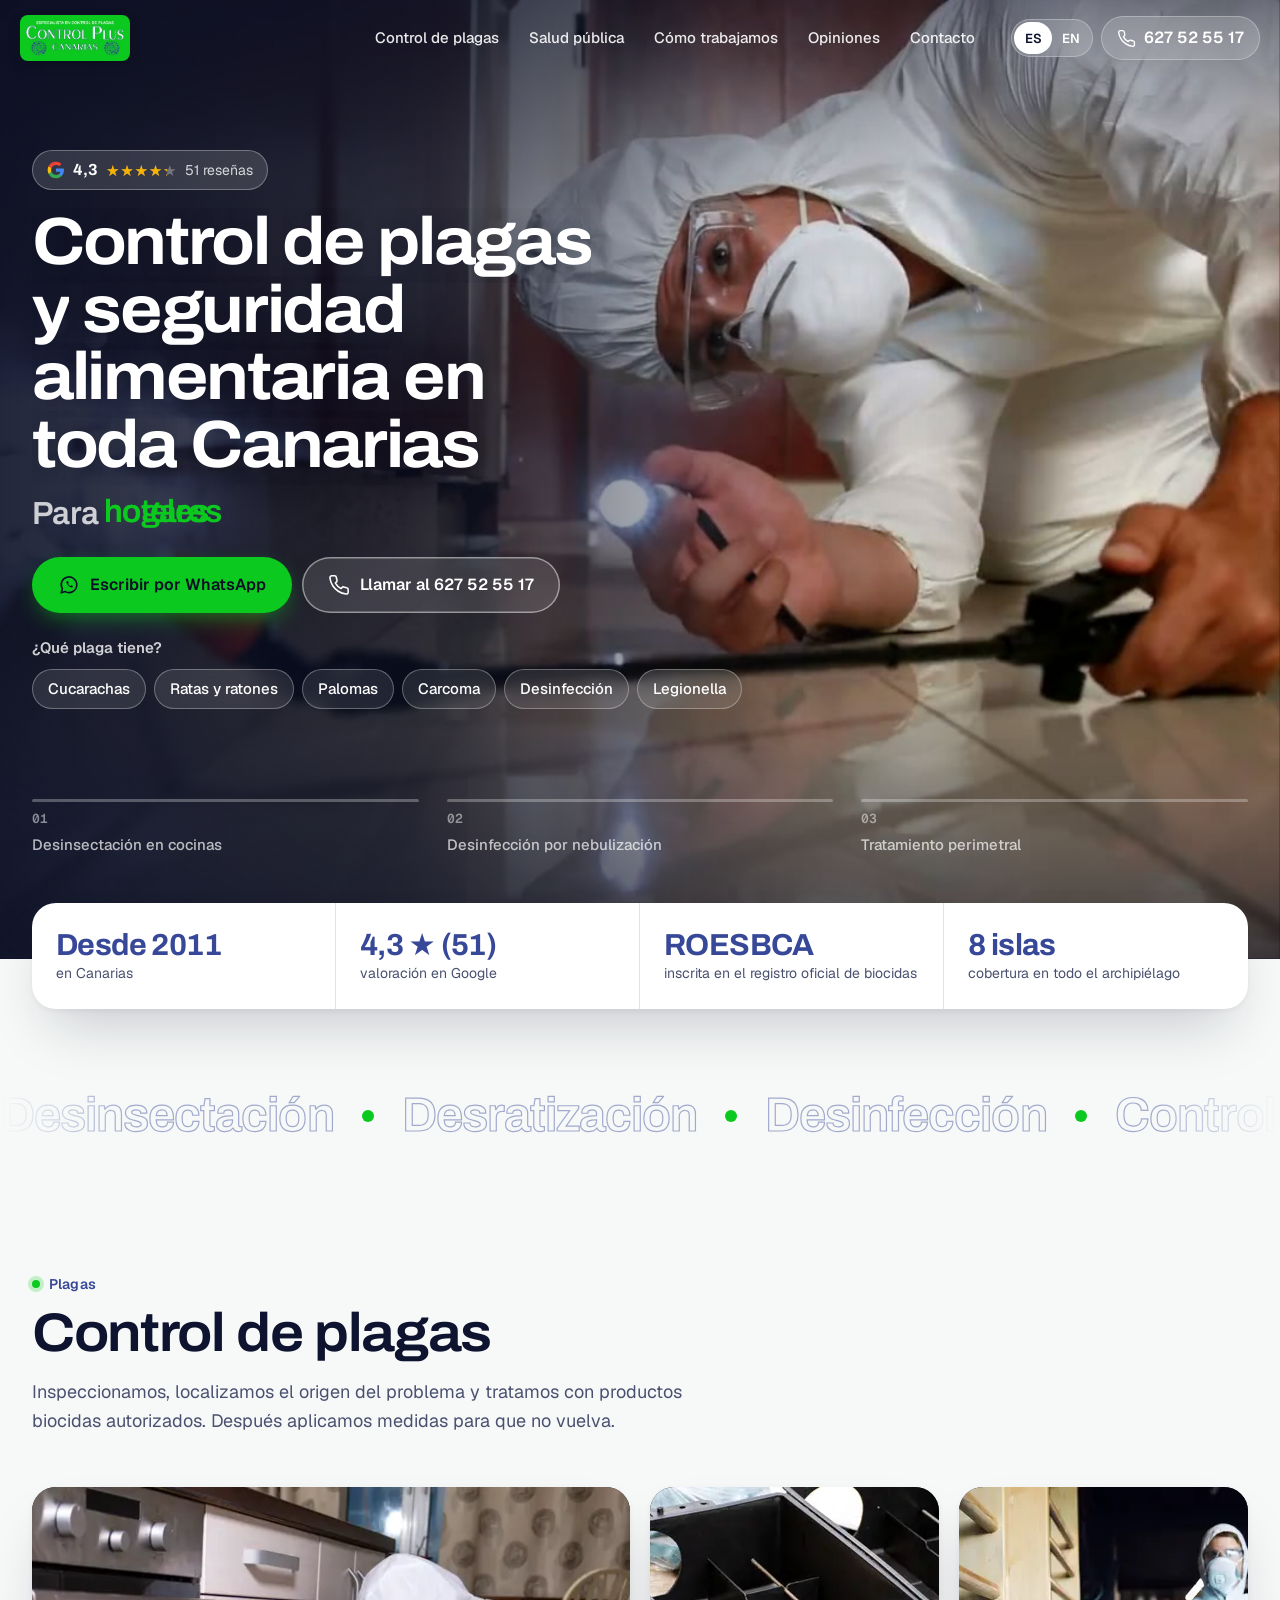
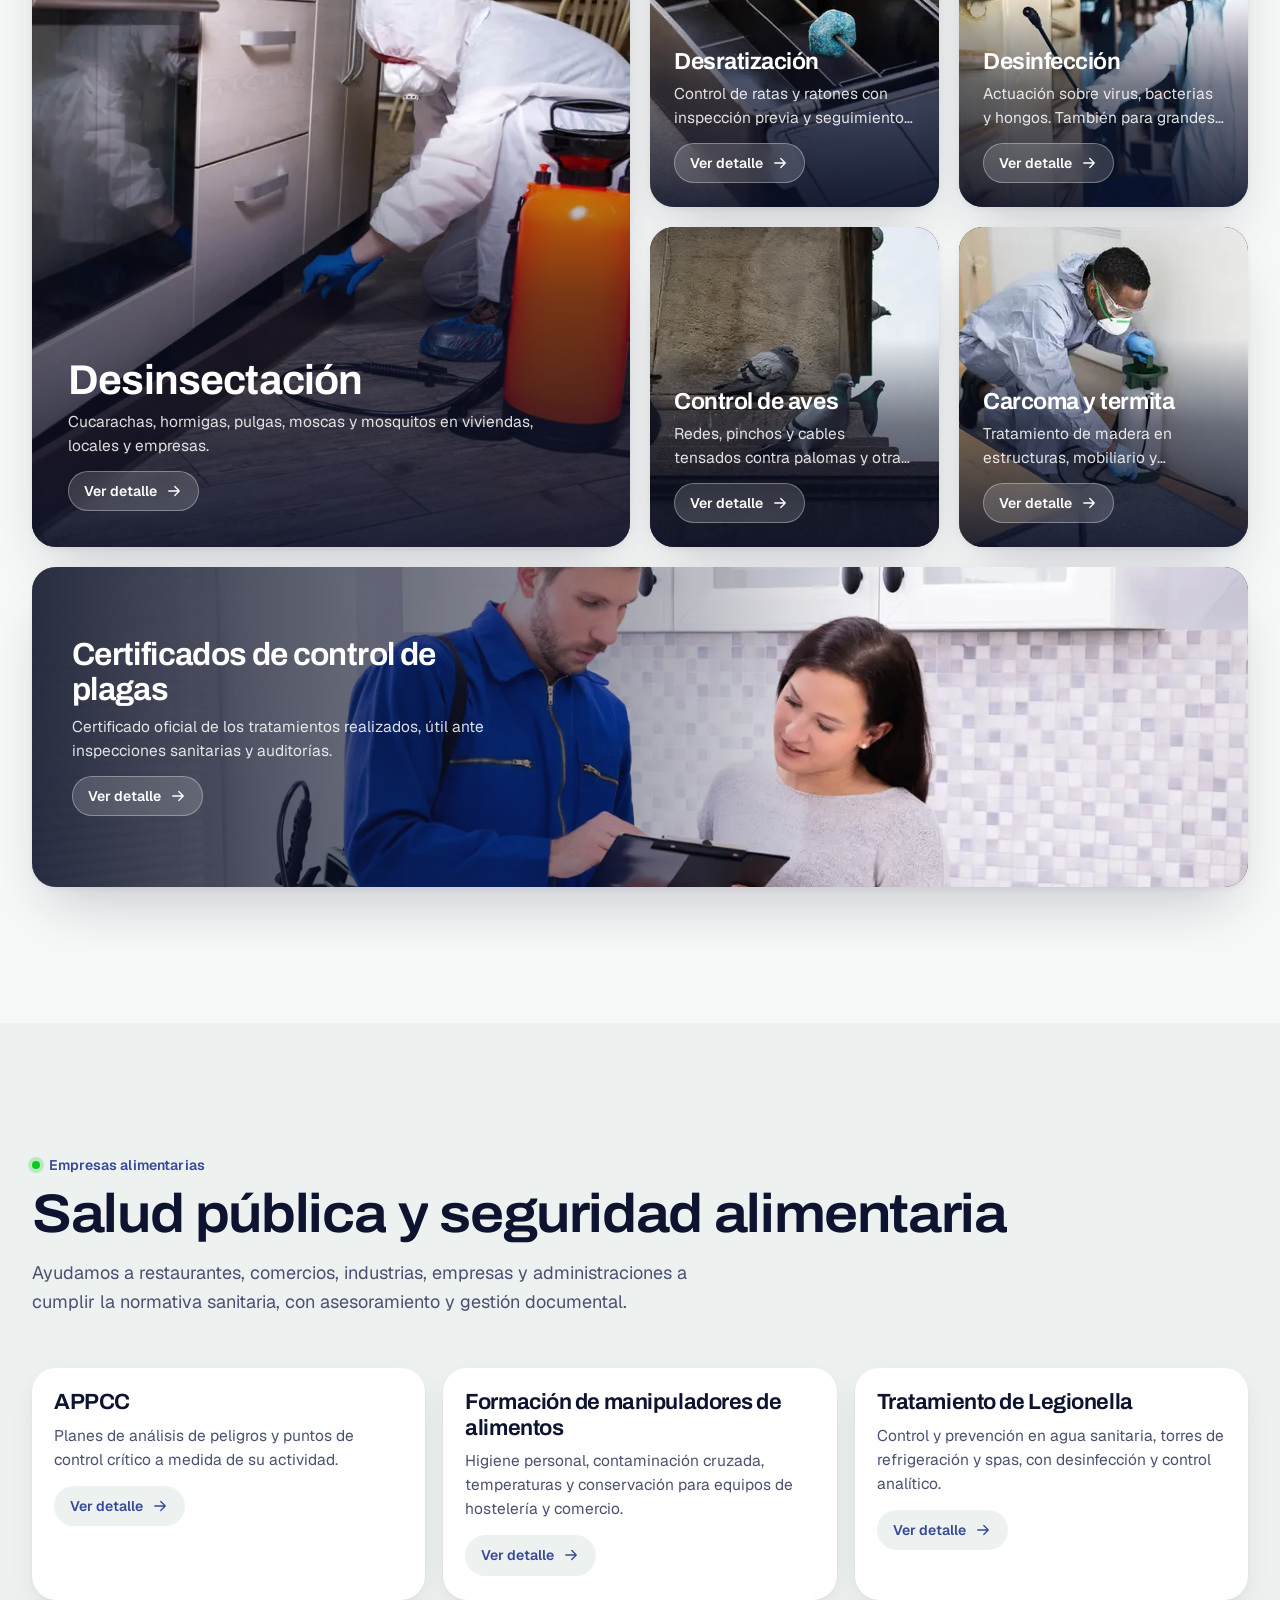
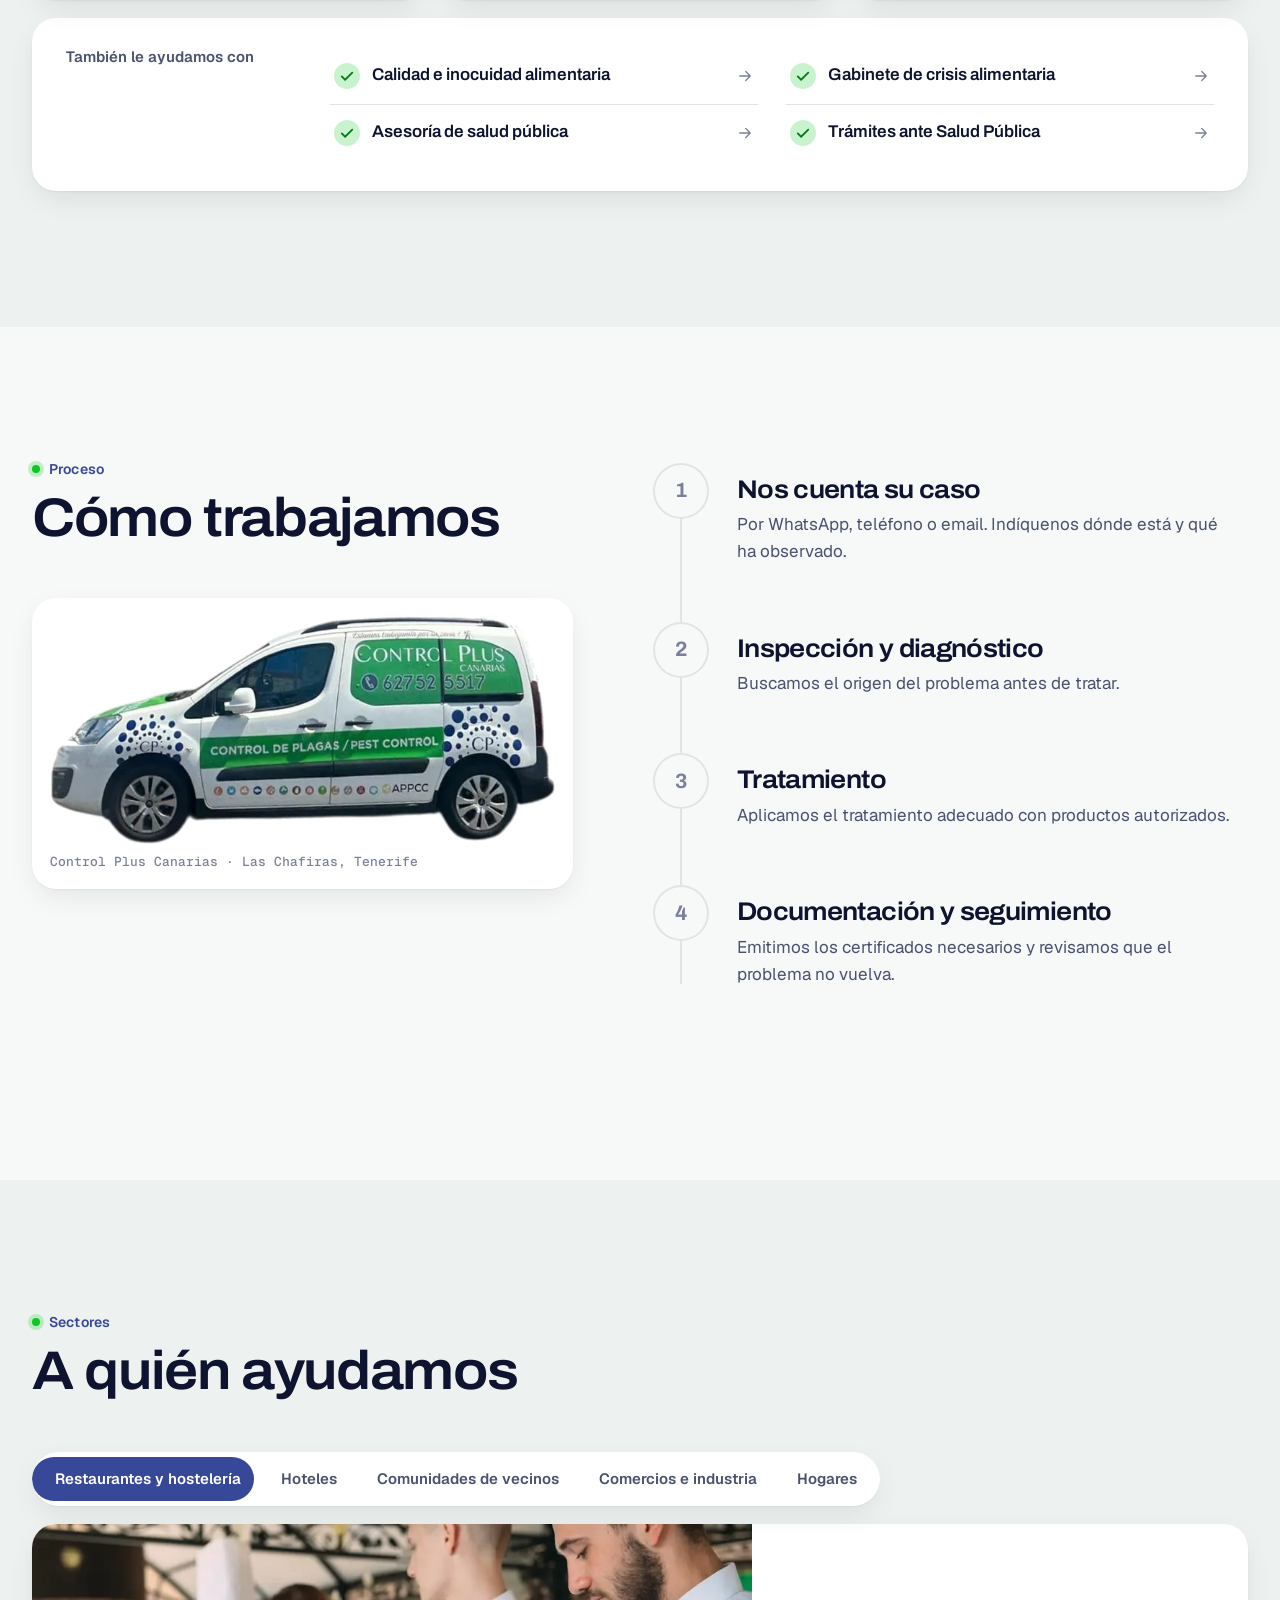
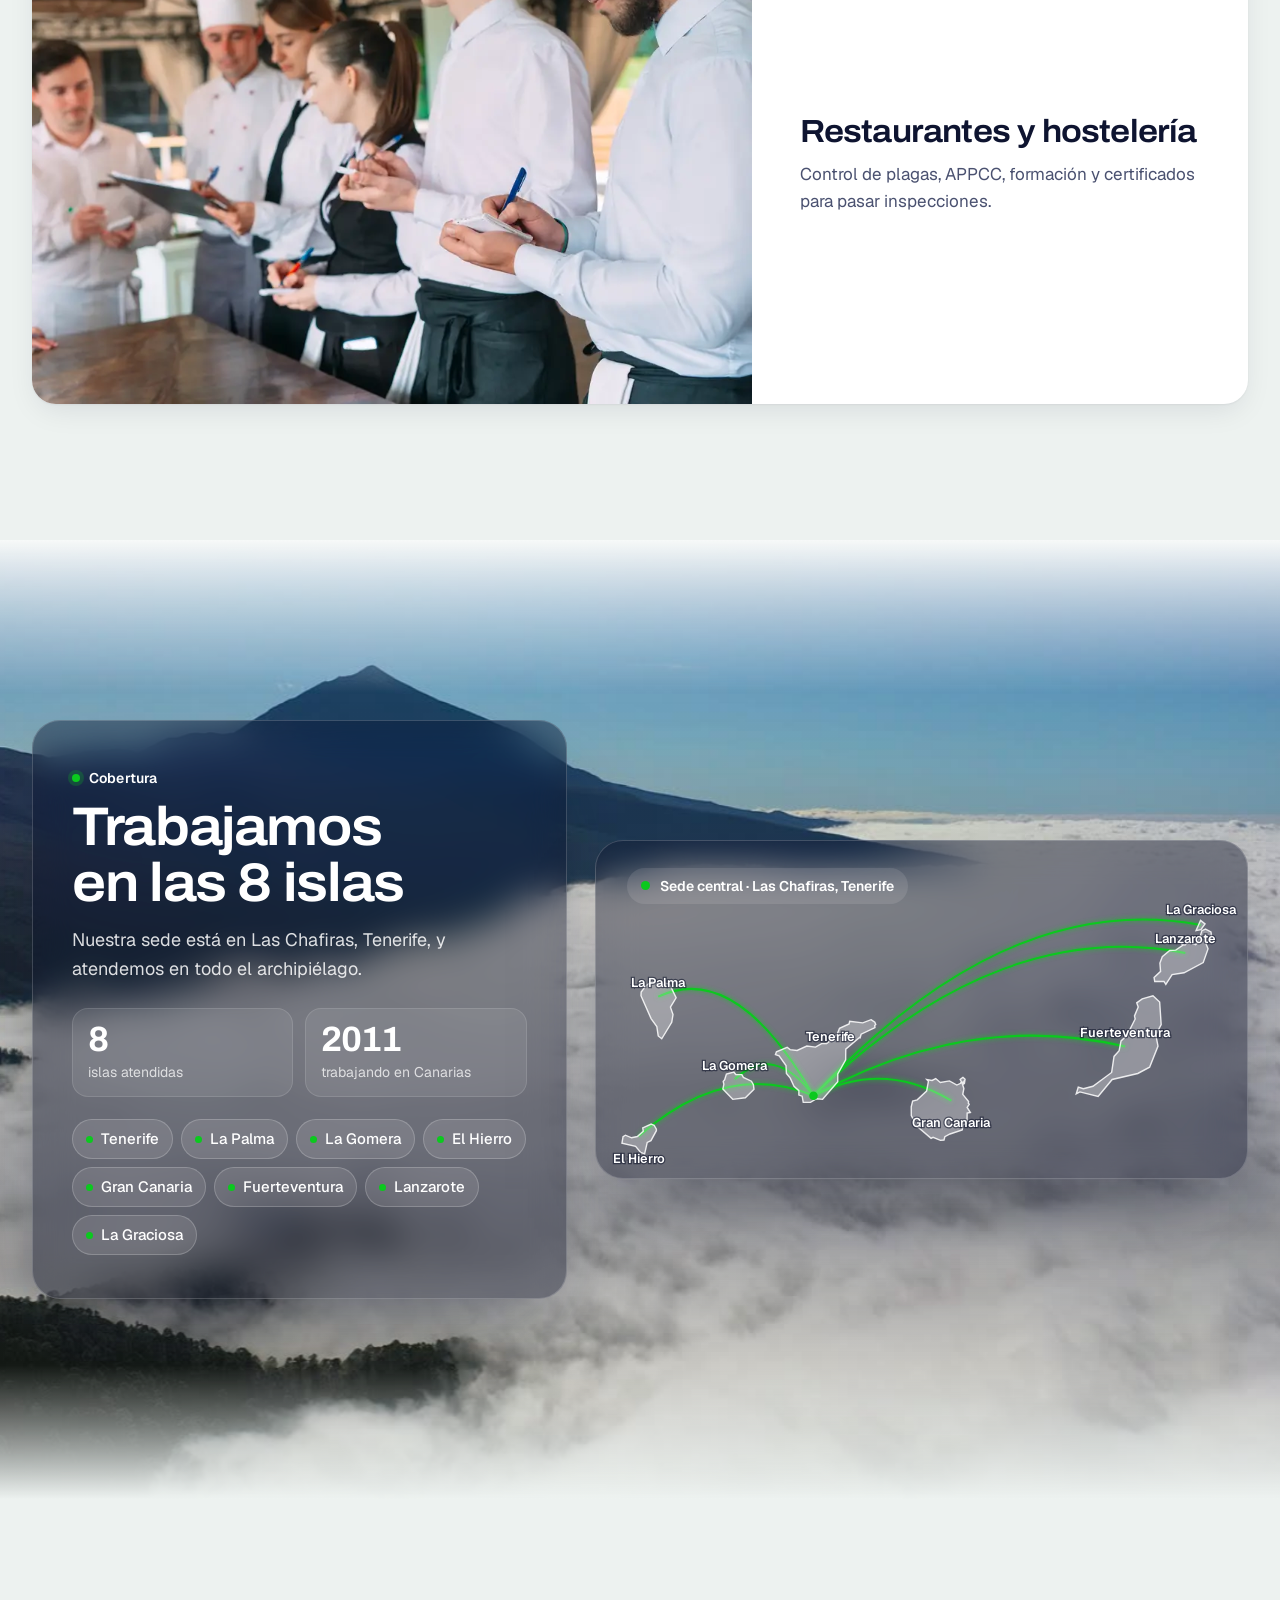
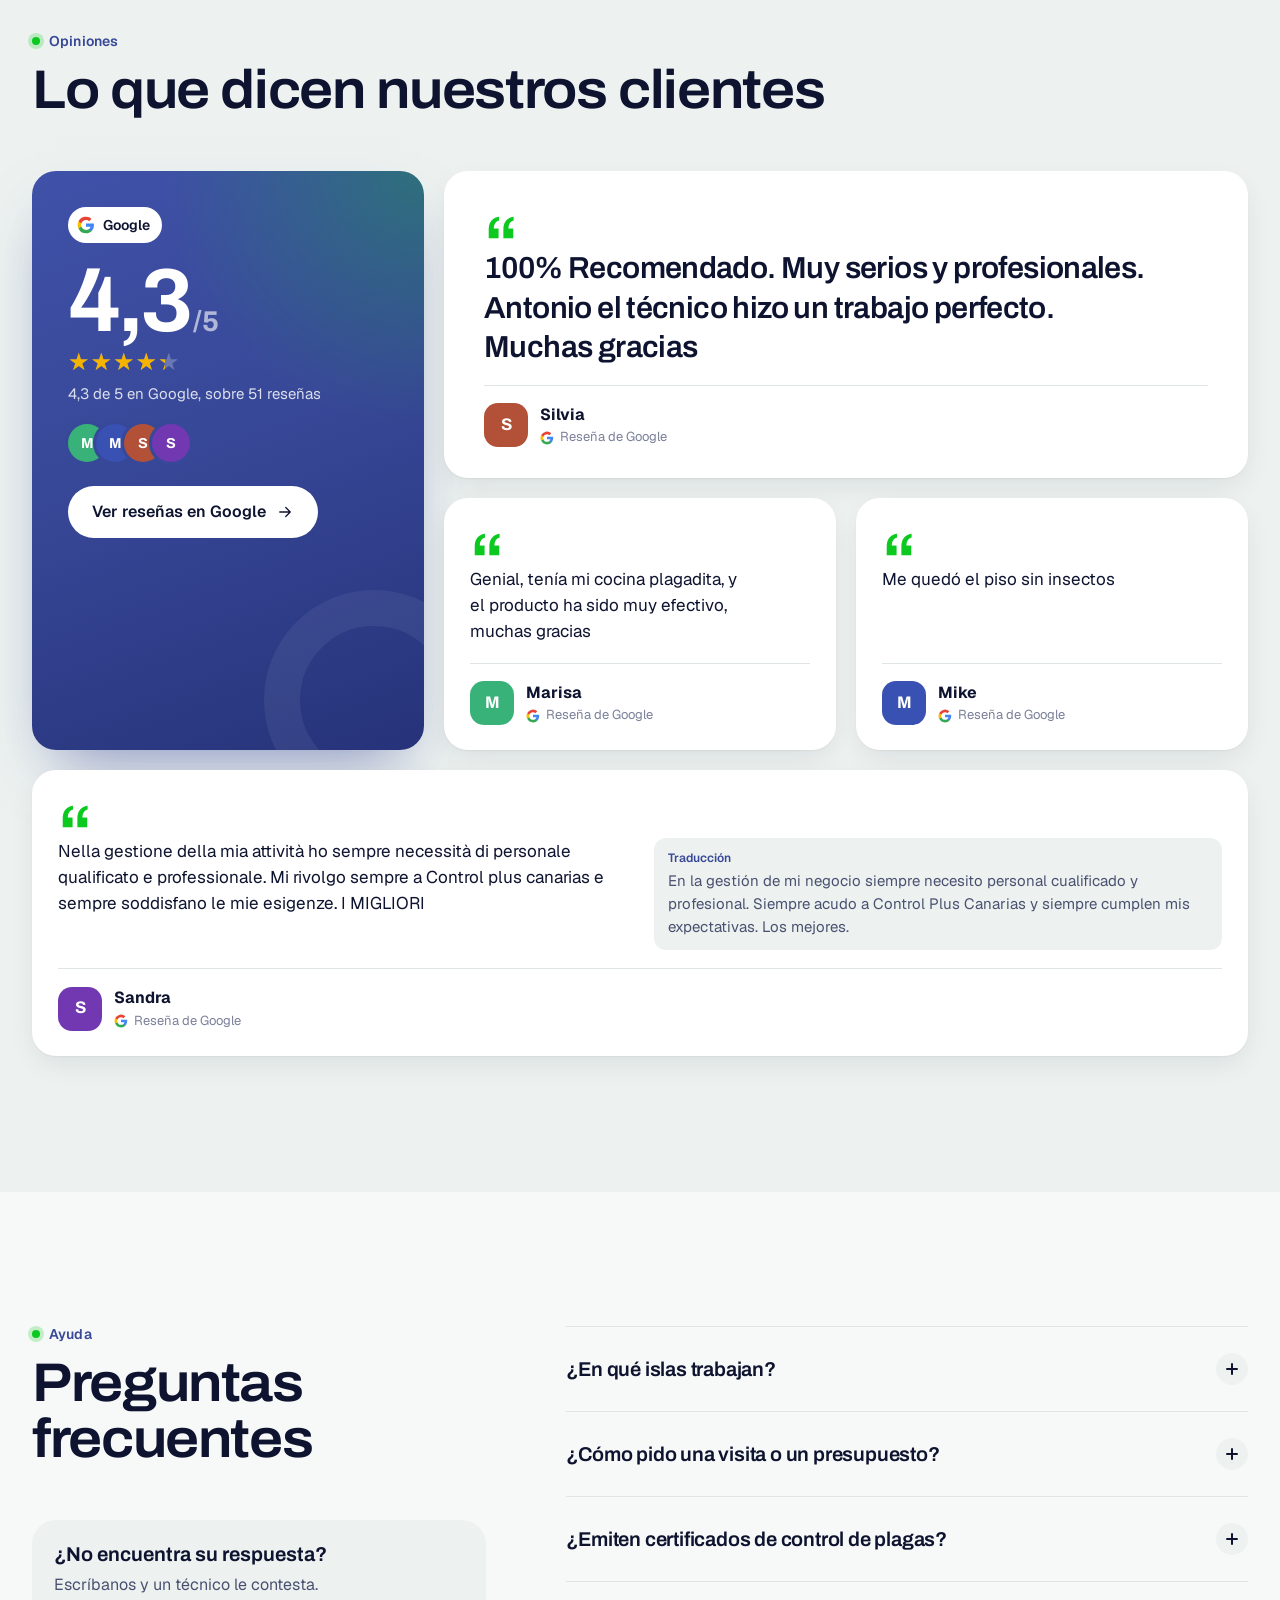
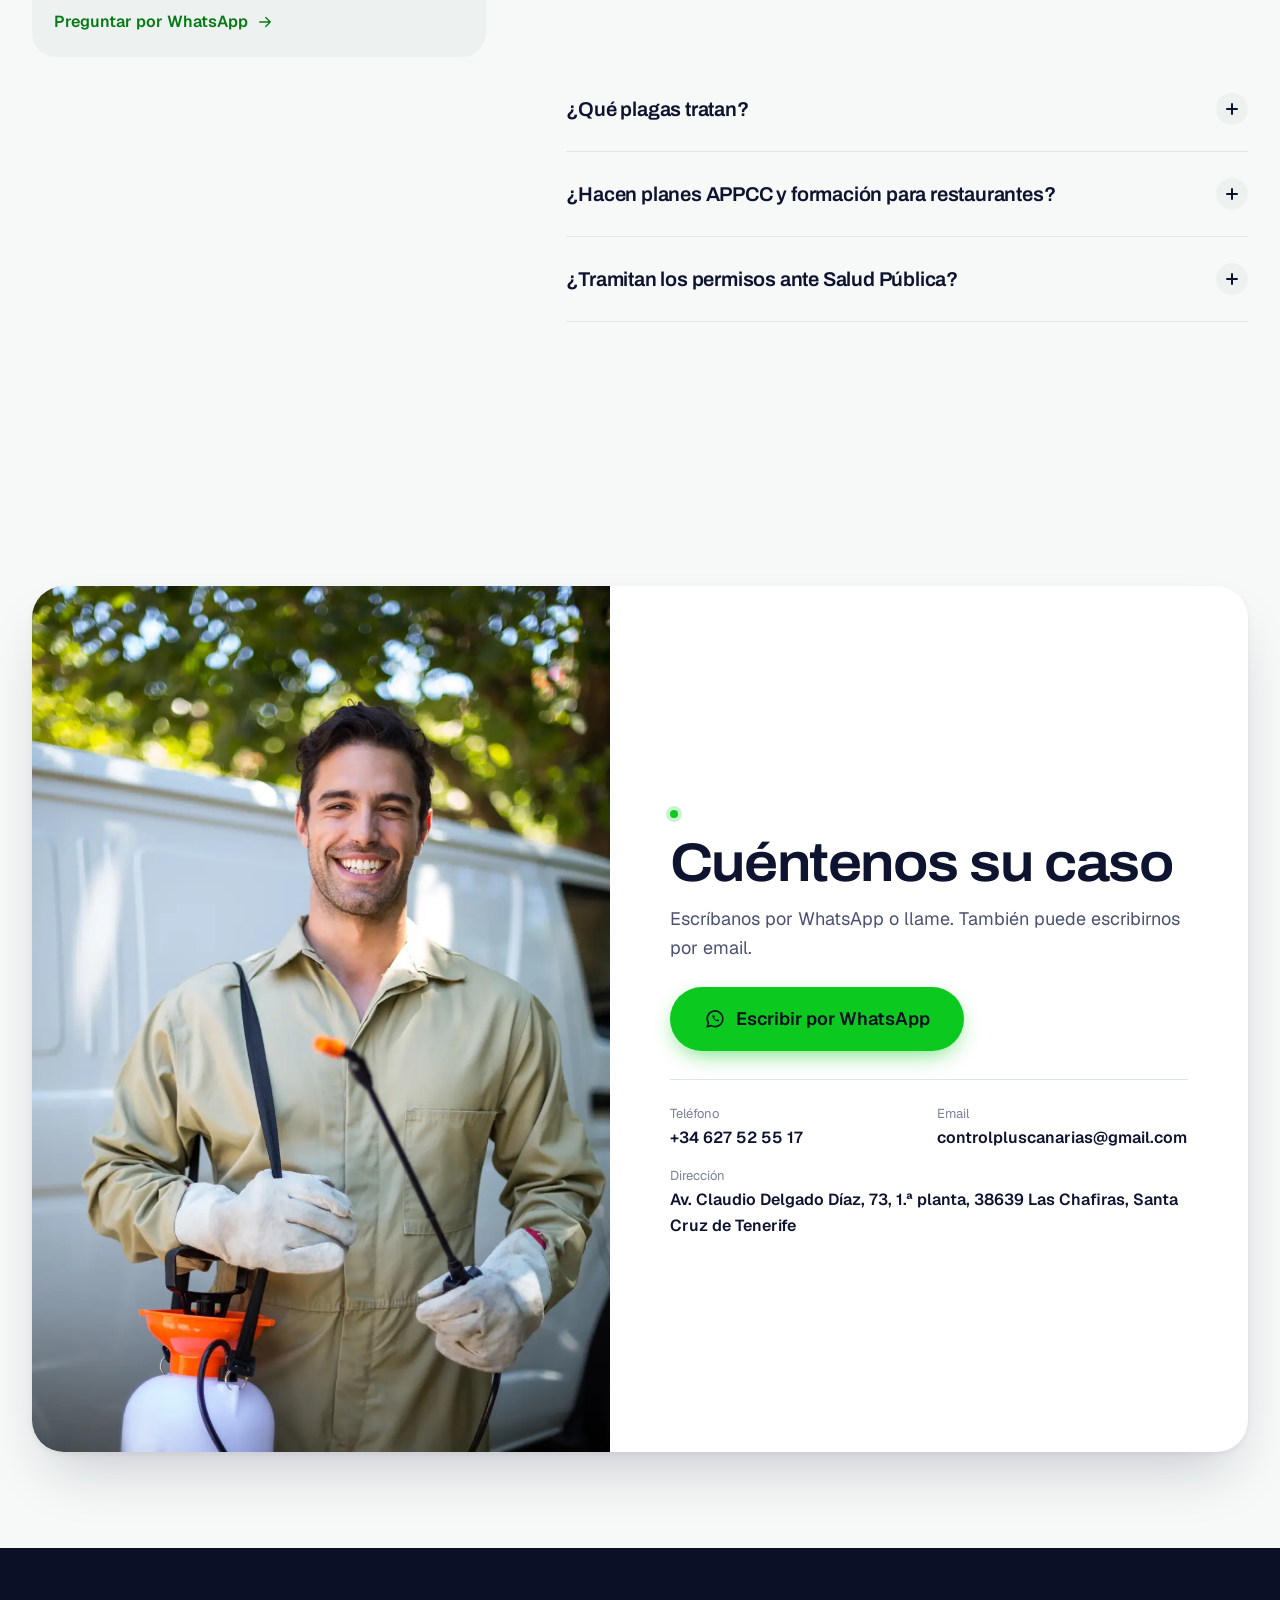
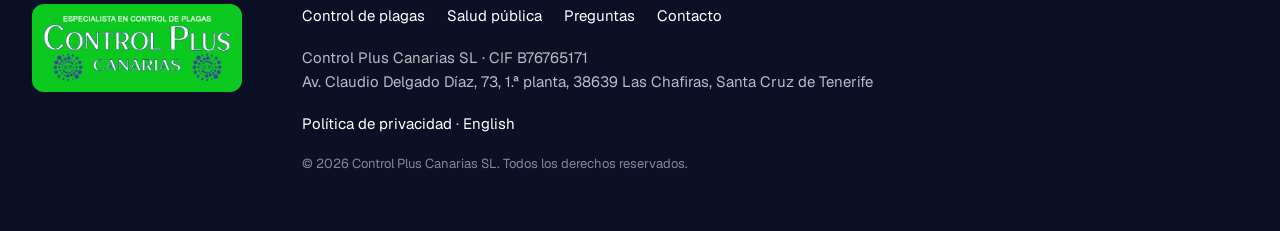
==== commit bdbf41aa: "Hero showreel (3 real clips, story bars, rotating audience) and cinematic Teide coverage section Co-" ====
--- a/index.html
+++ b/index.html
@@ -9,12 +9,12 @@
 <link rel="alternate" hreflang="es" href="https://controlplus.comebientf.com/"><link rel="alternate" hreflang="en" href="https://controlplus.comebientf.com/en/"><link rel="alternate" hreflang="x-default" href="https://controlplus.comebientf.com/">
 <meta name="theme-color" content="#FFFFFF">
 <meta property="og:type" content="website"><meta property="og:title" content="Control de plagas y seguridad alimentaria en Canarias | Control Plus Canarias"><meta property="og:description" content="Control de plagas, APPCC, formación de manipuladores y tratamiento de Legionella en las 8 islas. Desde 2011. Pida su visita por WhatsApp o llame al 627 52 55 17."><meta property="og:image" content="https://controlplus.comebientf.com/img/og.jpg"><meta property="og:locale" content="es_ES">
-<link rel="icon" href="/img/favicon-48.png?v=3" type="image/png"><link rel="apple-touch-icon" href="/img/favicon.png?v=3">
+<link rel="icon" href="/img/favicon-48.png?v=4" type="image/png"><link rel="apple-touch-icon" href="/img/favicon.png?v=4">
 <link rel="preload" href="/fonts/archivo.woff2" as="font" type="font/woff2" crossorigin>
 <link rel="preload" href="/fonts/geist.woff2" as="font" type="font/woff2" crossorigin>
-<link rel="preload" as="image" href="/video/hero-m.jpg?v=3" media="(max-width: 899px)" fetchpriority="high">
-<link rel="preload" as="image" href="/video/hero-d.jpg?v=3" media="(min-width: 900px)" fetchpriority="high">
-<link rel="stylesheet" href="/assets/site.css?v=3">
+<link rel="preload" as="image" href="/video/hero-m.jpg?v=4" media="(max-width: 899px)" fetchpriority="high">
+<link rel="preload" as="image" href="/video/hero-d.jpg?v=4" media="(min-width: 900px)" fetchpriority="high">
+<link rel="stylesheet" href="/assets/site.css?v=4">
 <script>document.documentElement.classList.add("js")</script>
 <script type="application/ld+json">[{"@context":"https://schema.org","@type":"LocalBusiness","@id":"https://controlplus.comebientf.com/#business","name":"Control Plus Canarias","legalName":"Control Plus Canarias SL","url":"https://controlplus.comebientf.com/","telephone":"+34627525517","email":"controlpluscanarias@gmail.com","foundingDate":"2011","image":"https://controlplus.comebientf.com/img/og.jpg","logo":"https://controlplus.comebientf.com/img/logo-original.webp?v=${V}","address":{"@type":"PostalAddress","streetAddress":"Av. Claudio Delgado Díaz, 73, 1.ª planta","postalCode":"38639","addressLocality":"Las Chafiras, San Miguel de Abona","addressRegion":"Santa Cruz de Tenerife","addressCountry":"ES"},"areaServed":["Tenerife","La Palma","La Gomera","El Hierro","Gran Canaria","Fuerteventura","Lanzarote","La Graciosa"],"aggregateRating":{"@type":"AggregateRating","ratingValue":"4.3","reviewCount":"51","bestRating":"5"}},{"@context":"https://schema.org","@type":"FAQPage","mainEntity":[{"@type":"Question","name":"¿En qué islas trabajan?","acceptedAnswer":{"@type":"Answer","text":"En las 8 islas Canarias. Nuestra sede está en Las Chafiras, en Tenerife."}},{"@type":"Question","name":"¿Cómo pido una visita o un presupuesto?","acceptedAnswer":{"@type":"Answer","text":"Escríbanos por WhatsApp o llámenos al 627 52 55 17. También puede enviarnos un email a controlpluscanarias@gmail.com."}},{"@type":"Question","name":"¿Emiten certificados de control de plagas?","acceptedAnswer":{"@type":"Answer","text":"Sí. Emitimos certificados oficiales de los tratamientos realizados. Los piden las actividades de alimentación, hostelería, comercio e industria sujetas a inspección sanitaria."}},{"@type":"Question","name":"¿Están inscritos en el registro oficial de biocidas?","acceptedAnswer":{"@type":"Answer","text":"Sí. Control Plus Canarias está inscrita en el Registro Oficial de Establecimientos y Servicios Biocidas de Canarias (ROESBCA)."}},{"@type":"Question","name":"¿Qué plagas tratan?","acceptedAnswer":{"@type":"Answer","text":"Ratas, ratones, cucarachas, hormigas, pulgas, moscas y mosquitos. También palomas y otras aves, y carcoma y termita en madera."}},{"@type":"Question","name":"¿Hacen planes APPCC y formación para restaurantes?","acceptedAnswer":{"@type":"Answer","text":"Sí. Elaboramos planes APPCC personalizados e impartimos formación para manipuladores de alimentos a hostelería, comercios e industria alimentaria."}},{"@type":"Question","name":"¿Tramitan los permisos ante Salud Pública?","acceptedAnswer":{"@type":"Answer","text":"Sí. Gestionamos registros, autorizaciones sanitarias y comunicaciones previas ante la Dirección General de Salud Pública."}}]}]</script>
 </head>
@@ -23,7 +23,7 @@
 <i class="progress" aria-hidden="true"></i>
 <header class="hdr" id="hdr">
   <div class="hdr__in">
-    <a class="brand" href="/"><img src="/img/logo-hdr.webp?v=3" width="287" height="120" alt="Control Plus Canarias"></a>
+    <a class="brand" href="/"><img src="/img/logo-hdr.webp?v=4" width="287" height="120" alt="Control Plus Canarias"></a>
     <nav class="hdr__nav" aria-label="Main"><a href="#plagas">Control de plagas</a><a href="#salud">Salud pública</a><a href="#proceso">Cómo trabajamos</a><a href="#opiniones">Opiniones</a><a href="#contacto">Contacto</a></nav>
     <div class="hdr__act">
       <div class="lang" role="group" aria-label="Language"><a href="/" aria-current="true" hreflang="es" lang="es">ES</a><a href="/en/"  hreflang="en" lang="en">EN</a></div>
@@ -35,21 +35,20 @@
 <main id="main">
 <section class="hero" id="top" aria-labelledby="h1">
   <div class="hero__media">
-    <picture><source media="(min-width: 900px)" srcset="/video/hero-d.jpg?v=3"><img class="hero__poster" src="/video/hero-m.jpg?v=3" width="720" height="720" alt="Técnico de control de plagas tratando el zócalo de una cocina" fetchpriority="high"></picture>
-    <video class="hero__video" muted playsinline loop preload="none" data-src-m="/video/hero-m.mp4?v=3" data-src-d="/video/hero-d.mp4?v=3" aria-hidden="true"></video>
-    <span class="hero__badge"><i></i>Tenerife · las 8 islas</span>
+    <picture><source media="(min-width: 900px)" srcset="/video/reel-d.jpg?v=4"><img class="hero__poster" src="/video/reel-m.jpg?v=4" width="720" height="900" alt="Técnicos de control de plagas trabajando" fetchpriority="high"></picture>
+    <video class="hero__video" muted playsinline loop preload="none" data-src-m="/video/reel-m.mp4?v=4" data-src-d="/video/reel-d.mp4?v=4" aria-hidden="true"></video>
   </div>
   <div class="wrap hero__body">
     <a class="chip-rating hero__in" style="--d:0" href="#opiniones"><svg class="g" viewBox="0 0 24 24" aria-hidden="true"><path fill="#4285F4" d="M22.6 12.2c0-.8-.1-1.5-.2-2.2H12v4.2h5.9a5 5 0 0 1-2.2 3.3v2.7h3.6c2.1-1.9 3.3-4.8 3.3-8z"/><path fill="#34A853" d="M12 23c3 0 5.5-1 7.3-2.7l-3.6-2.8c-1 .7-2.2 1-3.7 1-2.9 0-5.3-1.9-6.2-4.5H2.1v2.9A11 11 0 0 0 12 23z"/><path fill="#FBBC05" d="M5.8 14a6.6 6.6 0 0 1 0-4.2V7H2.1a11 11 0 0 0 0 9.9z"/><path fill="#EA4335" d="M12 5.4c1.6 0 3.1.6 4.2 1.7l3.2-3.2A11 11 0 0 0 2.1 7l3.7 2.9C6.7 7.3 9.1 5.4 12 5.4z"/></svg><strong>4,3</strong><span class="stars" aria-hidden="true"><span>★★★★★</span><span class="stars__on" style="width:86%">★★★★★</span></span><span>51 reseñas</span></a>
     <h1 id="h1" class="hero__title"><span class="w"><span style="--w:0">Control</span></span> <span class="w"><span style="--w:1">de</span></span> <span class="w"><span style="--w:2">plagas</span></span> <span class="w"><span style="--w:3">y</span></span> <span class="w"><span style="--w:4">seguridad</span></span> <span class="w"><span style="--w:5">alimentaria</span></span> <span class="w"><span style="--w:6">en</span></span> <span class="w"><span style="--w:7">toda</span></span> <span class="w"><span style="--w:8">Canarias</span></span></h1>
-    <p class="hero__sub hero__in" style="--d:5">Desde 2011 cuidamos hogares, comunidades, hoteles y restaurantes en las 8 islas. Cuéntenos su caso y le indicamos cómo actuar.</p>
+    <p class="hero__rot hero__in" style="--d:5">Para <span class="rot" aria-live="off"><span class="on">hogares</span><span>restaurantes</span><span>hoteles</span><span>comunidades</span><span>empresas</span></span></p>
     <div class="hero__ctas hero__in" style="--d:6" id="heroCtas">
       <a class="btn btn--wa btn--lg mag" href="https://wa.me/34627525517?text=Hola%2C%20les%20escribo%20desde%20su%20web.%20Quisiera%20pedir%20informaci%C3%B3n%20sobre%3A%20Control%20Plus%20Canarias" target="_blank" rel="noopener"><svg class="ic" viewBox="0 0 24 24" aria-hidden="true"><path d="M20.5 11.8a8.5 8.5 0 0 1-12.6 7.4L3.5 20.5l1.3-4.3a8.5 8.5 0 1 1 15.7-4.4z"/><path d="M9 8.5c.2 2.6 3.2 5.8 6.4 6.3l1.1-1.4-1.9-1-.9.8c-1-.4-2.2-1.6-2.7-2.7l.8-.9-1-1.9z" fill="currentColor" stroke="none"/></svg><span>Escribir por WhatsApp</span></a>
       <a class="btn btn--glass btn--lg" href="tel:+34627525517"><svg class="ic" viewBox="0 0 24 24" aria-hidden="true"><path d="M22 16.9v3a2 2 0 0 1-2.2 2 19.8 19.8 0 0 1-8.6-3.1 19.5 19.5 0 0 1-6-6A19.8 19.8 0 0 1 2.1 4.2 2 2 0 0 1 4.1 2h3a2 2 0 0 1 2 1.7c.1 1 .4 1.9.7 2.8a2 2 0 0 1-.5 2.1L8.1 9.9a16 16 0 0 0 6 6l1.3-1.3a2 2 0 0 1 2.1-.4c.9.3 1.8.6 2.8.7a2 2 0 0 1 1.7 2z"/></svg><span>Llamar al 627 52 55 17</span></a>
     </div>
     <div class="picker hero__in" style="--d:7"><p>¿Qué plaga tiene?</p><ul role="list"><li><a href="#p0" data-open="p0" style="--i:0">Cucarachas</a></li><li><a href="#p1" data-open="p1" style="--i:1">Ratas y ratones</a></li><li><a href="#p3" data-open="p3" style="--i:2">Palomas</a></li><li><a href="#p4" data-open="p4" style="--i:3">Carcoma</a></li><li><a href="#p2" data-open="p2" style="--i:4">Desinfección</a></li><li><a href="#h2" data-open="h2" style="--i:5">Legionella</a></li></ul></div>
   </div>
-  <a class="hero__scroll" href="#plagas" aria-label="Desplazar"><i></i></a>
+  <div class="reel hero__in" style="--d:8" aria-hidden="true"><div class="wrap reel__in"><button type="button" class="reel__seg" data-seg="0" tabindex="-1"><i><b></b></i><span>01</span>Desinsectación en cocinas</button><button type="button" class="reel__seg" data-seg="1" tabindex="-1"><i><b></b></i><span>02</span>Desinfección por nebulización</button><button type="button" class="reel__seg" data-seg="2" tabindex="-1"><i><b></b></i><span>03</span>Tratamiento perimetral</button></div></div>
 </section>
 
 <section class="trust" aria-label="Control Plus Canarias">
@@ -62,22 +61,22 @@
   <div class="wrap sec__head reveal"><p class="kick">Plagas</p><h2 id="t-pests"><span class="w"><span style="--w:0">Control</span></span> <span class="w"><span style="--w:1">de</span></span> <span class="w"><span style="--w:2">plagas</span></span></h2><p class="lead">Inspeccionamos, localizamos el origen del problema y tratamos con productos biocidas autorizados. Después aplicamos medidas para que no vuelva.</p></div>
   <ul class="wrap svc" role="list">
     <li class="svc__card" id="p0" style="--i:0"><button class="svc__btn spot" type="button" data-open="p0" aria-haspopup="dialog">
-      <span class="svc__img"><img class="" src="/img/p-insectos-960.webp?v=3" srcset="/img/p-insectos-480.webp?v=3 480w, /img/p-insectos-960.webp?v=3 960w, /img/p-insectos-1400.webp?v=3 1400w" sizes="(min-width:1024px) 50vw, 92vw" alt="Desinsectación" style="object-position:82% 50%" loading="lazy" decoding="async"></span>
+      <span class="svc__img"><img class="" src="/img/p-insectos-960.webp?v=4" srcset="/img/p-insectos-480.webp?v=4 480w, /img/p-insectos-960.webp?v=4 960w, /img/p-insectos-1400.webp?v=4 1400w" sizes="(min-width:1024px) 50vw, 92vw" alt="Desinsectación" style="object-position:82% 50%" loading="lazy" decoding="async"></span>
       <span class="svc__txt"><span class="svc__name">Desinsectación</span><span class="svc__desc">Cucarachas, hormigas, pulgas, moscas y mosquitos en viviendas, locales y empresas.</span><span class="svc__more">Ver detalle <svg class="ic ic--ar" viewBox="0 0 24 24" aria-hidden="true"><path d="M5 12h14M13 6l6 6-6 6"/></svg></span></span></button></li>
     <li class="svc__card" id="p1" style="--i:1"><button class="svc__btn spot" type="button" data-open="p1" aria-haspopup="dialog">
-      <span class="svc__img"><img class="" src="/img/p-roedores-960.webp?v=3" srcset="/img/p-roedores-480.webp?v=3 480w, /img/p-roedores-960.webp?v=3 960w, /img/p-roedores-1400.webp?v=3 1400w" sizes="(min-width:1024px) 25vw, 92vw" alt="Desratización" loading="lazy" decoding="async"></span>
+      <span class="svc__img"><img class="" src="/img/p-roedores-960.webp?v=4" srcset="/img/p-roedores-480.webp?v=4 480w, /img/p-roedores-960.webp?v=4 960w, /img/p-roedores-1400.webp?v=4 1400w" sizes="(min-width:1024px) 25vw, 92vw" alt="Desratización" loading="lazy" decoding="async"></span>
       <span class="svc__txt"><span class="svc__name">Desratización</span><span class="svc__desc">Control de ratas y ratones con inspección previa y seguimiento preventivo.</span><span class="svc__more">Ver detalle <svg class="ic ic--ar" viewBox="0 0 24 24" aria-hidden="true"><path d="M5 12h14M13 6l6 6-6 6"/></svg></span></span></button></li>
     <li class="svc__card" id="p2" style="--i:2"><button class="svc__btn spot" type="button" data-open="p2" aria-haspopup="dialog">
-      <span class="svc__img"><img class="" src="/img/p-desinfeccion-960.webp?v=3" srcset="/img/p-desinfeccion-480.webp?v=3 480w, /img/p-desinfeccion-960.webp?v=3 960w, /img/p-desinfeccion-1400.webp?v=3 1400w" sizes="(min-width:1024px) 25vw, 92vw" alt="Desinfección" style="object-position:62% 30%" loading="lazy" decoding="async"></span>
+      <span class="svc__img"><img class="" src="/img/p-desinfeccion-960.webp?v=4" srcset="/img/p-desinfeccion-480.webp?v=4 480w, /img/p-desinfeccion-960.webp?v=4 960w, /img/p-desinfeccion-1400.webp?v=4 1400w" sizes="(min-width:1024px) 25vw, 92vw" alt="Desinfección" style="object-position:62% 30%" loading="lazy" decoding="async"></span>
       <span class="svc__txt"><span class="svc__name">Desinfección</span><span class="svc__desc">Actuación sobre virus, bacterias y hongos. También para grandes superficies como naves, supermercados o instalaciones deportivas, con nebulización y microdifusión.</span><span class="svc__more">Ver detalle <svg class="ic ic--ar" viewBox="0 0 24 24" aria-hidden="true"><path d="M5 12h14M13 6l6 6-6 6"/></svg></span></span></button></li>
     <li class="svc__card" id="p3" style="--i:3"><button class="svc__btn spot" type="button" data-open="p3" aria-haspopup="dialog">
-      <span class="svc__img"><img class="" src="/img/p-aves-960.webp?v=3" srcset="/img/p-aves-480.webp?v=3 480w, /img/p-aves-960.webp?v=3 960w, /img/p-aves-1400.webp?v=3 1400w" sizes="(min-width:1024px) 25vw, 92vw" alt="Control de aves" style="object-position:40% 50%" loading="lazy" decoding="async"></span>
+      <span class="svc__img"><img class="" src="/img/p-aves-960.webp?v=4" srcset="/img/p-aves-480.webp?v=4 480w, /img/p-aves-960.webp?v=4 960w, /img/p-aves-1400.webp?v=4 1400w" sizes="(min-width:1024px) 25vw, 92vw" alt="Control de aves" style="object-position:40% 50%" loading="lazy" decoding="async"></span>
       <span class="svc__txt"><span class="svc__name">Control de aves</span><span class="svc__desc">Redes, pinchos y cables tensados contra palomas y otras aves en edificios, cubiertas y hoteles. Sin dañar a los animales.</span><span class="svc__more">Ver detalle <svg class="ic ic--ar" viewBox="0 0 24 24" aria-hidden="true"><path d="M5 12h14M13 6l6 6-6 6"/></svg></span></span></button></li>
     <li class="svc__card" id="p4" style="--i:4"><button class="svc__btn spot" type="button" data-open="p4" aria-haspopup="dialog">
-      <span class="svc__img"><img class="" src="/img/p-carcoma-960.webp?v=3" srcset="/img/p-carcoma-480.webp?v=3 480w, /img/p-carcoma-960.webp?v=3 960w, /img/p-carcoma-1400.webp?v=3 1400w" sizes="(min-width:1024px) 25vw, 92vw" alt="Carcoma y termita" style="object-position:38% 40%" loading="lazy" decoding="async"></span>
+      <span class="svc__img"><img class="" src="/img/p-carcoma-960.webp?v=4" srcset="/img/p-carcoma-480.webp?v=4 480w, /img/p-carcoma-960.webp?v=4 960w, /img/p-carcoma-1400.webp?v=4 1400w" sizes="(min-width:1024px) 25vw, 92vw" alt="Carcoma y termita" style="object-position:38% 40%" loading="lazy" decoding="async"></span>
       <span class="svc__txt"><span class="svc__name">Carcoma y termita</span><span class="svc__desc">Tratamiento de madera en estructuras, mobiliario y viviendas, incluida la termita subterránea.</span><span class="svc__more">Ver detalle <svg class="ic ic--ar" viewBox="0 0 24 24" aria-hidden="true"><path d="M5 12h14M13 6l6 6-6 6"/></svg></span></span></button></li>
     <li class="svc__card" id="p5" style="--i:5"><button class="svc__btn spot" type="button" data-open="p5" aria-haspopup="dialog">
-      <span class="svc__img"><img class="" src="/img/p-certificados-960.webp?v=3" srcset="/img/p-certificados-480.webp?v=3 480w, /img/p-certificados-960.webp?v=3 960w, /img/p-certificados-1400.webp?v=3 1400w" sizes="(min-width:1024px) 100vw, 92vw" alt="Certificados de control de plagas" style="object-position:45% 30%" loading="lazy" decoding="async"></span>
+      <span class="svc__img"><img class="" src="/img/p-certificados-960.webp?v=4" srcset="/img/p-certificados-480.webp?v=4 480w, /img/p-certificados-960.webp?v=4 960w, /img/p-certificados-1400.webp?v=4 1400w" sizes="(min-width:1024px) 100vw, 92vw" alt="Certificados de control de plagas" style="object-position:45% 30%" loading="lazy" decoding="async"></span>
       <span class="svc__txt"><span class="svc__name">Certificados de control de plagas</span><span class="svc__desc">Certificado oficial de los tratamientos realizados, útil ante inspecciones sanitarias y auditorías.</span><span class="svc__more">Ver detalle <svg class="ic ic--ar" viewBox="0 0 24 24" aria-hidden="true"><path d="M5 12h14M13 6l6 6-6 6"/></svg></span></span></button></li>
   </ul>
 </section>
@@ -87,13 +86,13 @@
     <div class="sec__head reveal"><p class="kick">Empresas alimentarias</p><h2 id="t-health"><span class="w"><span style="--w:0">Salud</span></span> <span class="w"><span style="--w:1">pública</span></span> <span class="w"><span style="--w:2">y</span></span> <span class="w"><span style="--w:3">seguridad</span></span> <span class="w"><span style="--w:4">alimentaria</span></span></h2><p class="lead">Ayudamos a restaurantes, comercios, industrias, empresas y administraciones a cumplir la normativa sanitaria, con asesoramiento y gestión documental.</p></div>
     <ul class="hl" role="list">
       <li class="hl__card reveal" id="h0" style="--i:0"><button class="spot" type="button" data-open="h0" aria-haspopup="dialog">
-        <span class="hl__img par"><img class="" src="/img/p-appcc-960.webp?v=3" srcset="/img/p-appcc-480.webp?v=3 480w, /img/p-appcc-960.webp?v=3 960w, /img/p-appcc-1400.webp?v=3 1400w" sizes="(min-width:1024px) 33vw, 92vw" alt="APPCC" style="object-position:55% 40%" loading="lazy" decoding="async"></span>
+        <span class="hl__img par"><img class="" src="/img/p-appcc-960.webp?v=4" srcset="/img/p-appcc-480.webp?v=4 480w, /img/p-appcc-960.webp?v=4 960w, /img/p-appcc-1400.webp?v=4 1400w" sizes="(min-width:1024px) 33vw, 92vw" alt="APPCC" style="object-position:55% 40%" loading="lazy" decoding="async"></span>
         <span class="hl__txt"><span class="hl__name">APPCC</span><span class="hl__desc">Planes de análisis de peligros y puntos de control crítico a medida de su actividad.</span><span class="svc__more">Ver detalle <svg class="ic ic--ar" viewBox="0 0 24 24" aria-hidden="true"><path d="M5 12h14M13 6l6 6-6 6"/></svg></span></span></button></li>
       <li class="hl__card reveal" id="h1" style="--i:1"><button class="spot" type="button" data-open="h1" aria-haspopup="dialog">
-        <span class="hl__img par"><img class="" src="/img/p-formacion-960.webp?v=3" srcset="/img/p-formacion-480.webp?v=3 480w, /img/p-formacion-960.webp?v=3 960w, /img/p-formacion-1400.webp?v=3 1400w" sizes="(min-width:1024px) 33vw, 92vw" alt="Formación de manipuladores de alimentos" style="object-position:60% 40%" loading="lazy" decoding="async"></span>
+        <span class="hl__img par"><img class="" src="/img/p-formacion-960.webp?v=4" srcset="/img/p-formacion-480.webp?v=4 480w, /img/p-formacion-960.webp?v=4 960w, /img/p-formacion-1400.webp?v=4 1400w" sizes="(min-width:1024px) 33vw, 92vw" alt="Formación de manipuladores de alimentos" style="object-position:60% 40%" loading="lazy" decoding="async"></span>
         <span class="hl__txt"><span class="hl__name">Formación de manipuladores de alimentos</span><span class="hl__desc">Higiene personal, contaminación cruzada, temperaturas y conservación para equipos de hostelería y comercio.</span><span class="svc__more">Ver detalle <svg class="ic ic--ar" viewBox="0 0 24 24" aria-hidden="true"><path d="M5 12h14M13 6l6 6-6 6"/></svg></span></span></button></li>
       <li class="hl__card reveal" id="h2" style="--i:2"><button class="spot" type="button" data-open="h2" aria-haspopup="dialog">
-        <span class="hl__img par"><img class="" src="/img/p-legionella-960.webp?v=3" srcset="/img/p-legionella-480.webp?v=3 480w, /img/p-legionella-960.webp?v=3 960w, /img/p-legionella-1400.webp?v=3 1400w" sizes="(min-width:1024px) 33vw, 92vw" alt="Tratamiento de Legionella" style="object-position:60% 50%" loading="lazy" decoding="async"></span>
+        <span class="hl__img par"><img class="" src="/img/p-legionella-960.webp?v=4" srcset="/img/p-legionella-480.webp?v=4 480w, /img/p-legionella-960.webp?v=4 960w, /img/p-legionella-1400.webp?v=4 1400w" sizes="(min-width:1024px) 33vw, 92vw" alt="Tratamiento de Legionella" style="object-position:60% 50%" loading="lazy" decoding="async"></span>
         <span class="hl__txt"><span class="hl__name">Tratamiento de Legionella</span><span class="hl__desc">Control y prevención en agua sanitaria, torres de refrigeración y spas, con desinfección y control analítico.</span><span class="svc__more">Ver detalle <svg class="ic ic--ar" viewBox="0 0 24 24" aria-hidden="true"><path d="M5 12h14M13 6l6 6-6 6"/></svg></span></span></button></li>
     </ul>
     <div class="more reveal"><p class="more__t">También le ayudamos con</p><ul role="list"><li id="h3"><button type="button" data-open="h3" aria-haspopup="dialog"><svg class="ic" viewBox="0 0 24 24" aria-hidden="true"><path d="M5 12.5l4.5 4.5L19 7.5"/></svg><span>Calidad e inocuidad alimentaria</span><svg class="ic ic--ar" viewBox="0 0 24 24" aria-hidden="true"><path d="M5 12h14M13 6l6 6-6 6"/></svg></button></li><li id="h4"><button type="button" data-open="h4" aria-haspopup="dialog"><svg class="ic" viewBox="0 0 24 24" aria-hidden="true"><path d="M5 12.5l4.5 4.5L19 7.5"/></svg><span>Gabinete de crisis alimentaria</span><svg class="ic ic--ar" viewBox="0 0 24 24" aria-hidden="true"><path d="M5 12h14M13 6l6 6-6 6"/></svg></button></li><li id="h5"><button type="button" data-open="h5" aria-haspopup="dialog"><svg class="ic" viewBox="0 0 24 24" aria-hidden="true"><path d="M5 12.5l4.5 4.5L19 7.5"/></svg><span>Asesoría de salud pública</span><svg class="ic ic--ar" viewBox="0 0 24 24" aria-hidden="true"><path d="M5 12h14M13 6l6 6-6 6"/></svg></button></li><li id="h6"><button type="button" data-open="h6" aria-haspopup="dialog"><svg class="ic" viewBox="0 0 24 24" aria-hidden="true"><path d="M5 12.5l4.5 4.5L19 7.5"/></svg><span>Trámites ante Salud Pública</span><svg class="ic ic--ar" viewBox="0 0 24 24" aria-hidden="true"><path d="M5 12h14M13 6l6 6-6 6"/></svg></button></li></ul></div>
@@ -104,7 +103,7 @@
   <div class="wrap how">
     <div class="how__side">
       <div class="sec__head reveal"><p class="kick">Proceso</p><h2 id="t-how"><span class="w"><span style="--w:0">Cómo</span></span> <span class="w"><span style="--w:1">trabajamos</span></span></h2></div>
-      <figure class="how__van reveal"><img src="/img/van.webp?v=3" width="700" height="316" alt="Furgoneta de Control Plus Canarias" loading="lazy"><figcaption>Control Plus Canarias · Las Chafiras, Tenerife</figcaption></figure>
+      <figure class="how__van reveal"><img src="/img/van.webp?v=4" width="700" height="316" alt="Furgoneta de Control Plus Canarias" loading="lazy"><figcaption>Control Plus Canarias · Las Chafiras, Tenerife</figcaption></figure>
     </div>
     <ol class="steps" id="steps"><i class="steps__line" aria-hidden="true"><i></i></i>
       <li class="step" style="--i:0"><span class="step__n">1</span><div><h3>Nos cuenta su caso</h3><p>Por WhatsApp, teléfono o email. Indíquenos dónde está y qué ha observado.</p></div></li>
@@ -121,25 +120,27 @@
     <div class="sectors reveal">
       <div class="tabs" role="tablist" aria-label="A quién ayudamos"><button role="tab" id="tab-0" aria-controls="pan-0" aria-selected="true" tabindex="0">Restaurantes y hostelería</button><button role="tab" id="tab-1" aria-controls="pan-1" aria-selected="false" tabindex="-1">Hoteles</button><button role="tab" id="tab-2" aria-controls="pan-2" aria-selected="false" tabindex="-1">Comunidades de vecinos</button><button role="tab" id="tab-3" aria-controls="pan-3" aria-selected="false" tabindex="-1">Comercios e industria</button><button role="tab" id="tab-4" aria-controls="pan-4" aria-selected="false" tabindex="-1">Hogares</button><i class="tabs__ind" aria-hidden="true"></i></div>
       <div class="pans"><div class="pan" role="tabpanel" id="pan-0" aria-labelledby="tab-0" >
-        <figure class="pan__img"><img class="" src="/img/p-formacion-960.webp?v=3" srcset="/img/p-formacion-480.webp?v=3 480w, /img/p-formacion-960.webp?v=3 960w, /img/p-formacion-1400.webp?v=3 1400w" sizes="(min-width:1024px) 60vw, 92vw" alt="Restaurantes y hostelería" style="object-position:60% 40%" loading="lazy" decoding="async"></figure>
+        <figure class="pan__img"><img class="" src="/img/p-formacion-960.webp?v=4" srcset="/img/p-formacion-480.webp?v=4 480w, /img/p-formacion-960.webp?v=4 960w, /img/p-formacion-1400.webp?v=4 1400w" sizes="(min-width:1024px) 60vw, 92vw" alt="Restaurantes y hostelería" style="object-position:60% 40%" loading="lazy" decoding="async"></figure>
         <div class="pan__txt"><h3>Restaurantes y hostelería</h3><p>Control de plagas, APPCC, formación y certificados para pasar inspecciones.</p></div></div><div class="pan" role="tabpanel" id="pan-1" aria-labelledby="tab-1" hidden>
-        <figure class="pan__img"><img class="" src="/img/p-hotel-960.webp?v=3" srcset="/img/p-hotel-480.webp?v=3 480w, /img/p-hotel-960.webp?v=3 960w, /img/p-hotel-1400.webp?v=3 1400w" sizes="(min-width:1024px) 60vw, 92vw" alt="Hoteles" loading="lazy" decoding="async"></figure>
+        <figure class="pan__img"><img class="" src="/img/p-hotel-960.webp?v=4" srcset="/img/p-hotel-480.webp?v=4 480w, /img/p-hotel-960.webp?v=4 960w, /img/p-hotel-1400.webp?v=4 1400w" sizes="(min-width:1024px) 60vw, 92vw" alt="Hoteles" loading="lazy" decoding="async"></figure>
         <div class="pan__txt"><h3>Hoteles</h3><p>Plagas, aves, desinfección y Legionella en instalaciones de alojamiento.</p></div></div><div class="pan" role="tabpanel" id="pan-2" aria-labelledby="tab-2" hidden>
-        <figure class="pan__img"><img class="" src="/img/s-comunidades-960.webp?v=3" srcset="/img/s-comunidades-480.webp?v=3 480w, /img/s-comunidades-960.webp?v=3 960w, /img/s-comunidades-1600.webp?v=3 1600w" sizes="(min-width:1024px) 60vw, 92vw" alt="Comunidades de vecinos" loading="lazy" decoding="async"></figure>
+        <figure class="pan__img"><img class="" src="/img/s-comunidades-960.webp?v=4" srcset="/img/s-comunidades-480.webp?v=4 480w, /img/s-comunidades-960.webp?v=4 960w, /img/s-comunidades-1600.webp?v=4 1600w" sizes="(min-width:1024px) 60vw, 92vw" alt="Comunidades de vecinos" loading="lazy" decoding="async"></figure>
         <div class="pan__txt"><h3>Comunidades de vecinos</h3><p>Tratamientos en zonas comunes, garajes, cubiertas y cuartos de basuras.</p></div></div><div class="pan" role="tabpanel" id="pan-3" aria-labelledby="tab-3" hidden>
-        <figure class="pan__img"><img class="" src="/img/p-roedores-960.webp?v=3" srcset="/img/p-roedores-480.webp?v=3 480w, /img/p-roedores-960.webp?v=3 960w, /img/p-roedores-1400.webp?v=3 1400w" sizes="(min-width:1024px) 60vw, 92vw" alt="Comercios e industria" loading="lazy" decoding="async"></figure>
+        <figure class="pan__img"><img class="" src="/img/p-roedores-960.webp?v=4" srcset="/img/p-roedores-480.webp?v=4 480w, /img/p-roedores-960.webp?v=4 960w, /img/p-roedores-1400.webp?v=4 1400w" sizes="(min-width:1024px) 60vw, 92vw" alt="Comercios e industria" loading="lazy" decoding="async"></figure>
         <div class="pan__txt"><h3>Comercios e industria</h3><p>Supermercados, centros comerciales, naves y empresas de alimentación.</p></div></div><div class="pan" role="tabpanel" id="pan-4" aria-labelledby="tab-4" hidden>
-        <figure class="pan__img"><img class="" src="/img/s-hogares-960.webp?v=3" srcset="/img/s-hogares-480.webp?v=3 480w, /img/s-hogares-960.webp?v=3 960w, /img/s-hogares-1600.webp?v=3 1600w" sizes="(min-width:1024px) 60vw, 92vw" alt="Hogares" loading="lazy" decoding="async"></figure>
+        <figure class="pan__img"><img class="" src="/img/s-hogares-960.webp?v=4" srcset="/img/s-hogares-480.webp?v=4 480w, /img/s-hogares-960.webp?v=4 960w, /img/s-hogares-1600.webp?v=4 1600w" sizes="(min-width:1024px) 60vw, 92vw" alt="Hogares" loading="lazy" decoding="async"></figure>
         <div class="pan__txt"><h3>Hogares</h3><p>Cucarachas, hormigas, roedores o carcoma en su vivienda.</p></div></div></div>
     </div>
   </div>
 </section>
 
-<section class="sec" id="cobertura" aria-labelledby="t-cov">
-  <div class="wrap cov">
-    <div class="sec__head reveal"><p class="kick">Cobertura</p><h2 id="t-cov"><span class="w"><span style="--w:0">Trabajamos</span></span> <span class="w"><span style="--w:1">en</span></span> <span class="w"><span style="--w:2">las</span></span> <span class="w"><span style="--w:3">8</span></span> <span class="w"><span style="--w:4">islas</span></span></h2><p class="lead">Nuestra sede está en Las Chafiras, Tenerife, y atendemos en todo el archipiélago.</p>
+<section class="covx" id="cobertura" aria-labelledby="t-cov">
+  <div class="covx__media"><img src="/video/teide.jpg?v=4" alt="" loading="lazy"><video muted playsinline loop preload="none" data-src="/video/teide.mp4?v=4" aria-hidden="true"></video></div>
+  <div class="wrap covx__in">
+    <div class="covx__card reveal"><p class="kick kick--d">Cobertura</p><h2 id="t-cov"><span class="w"><span style="--w:0">Trabajamos</span></span> <span class="w"><span style="--w:1">en</span></span> <span class="w"><span style="--w:2">las</span></span> <span class="w"><span style="--w:3">8</span></span> <span class="w"><span style="--w:4">islas</span></span></h2><p class="lead">Nuestra sede está en Las Chafiras, Tenerife, y atendemos en todo el archipiélago.</p>
+      <dl class="covx__stats"><div><dt data-count="8">8</dt><dd>islas atendidas</dd></div><div><dt data-count="2011">2011</dt><dd>trabajando en Canarias</dd></div></dl>
       <ul class="cov__list" role="list"><li style="--i:0">Tenerife</li><li style="--i:1">La Palma</li><li style="--i:2">La Gomera</li><li style="--i:3">El Hierro</li><li style="--i:4">Gran Canaria</li><li style="--i:5">Fuerteventura</li><li style="--i:6">Lanzarote</li><li style="--i:7">La Graciosa</li></ul></div>
-    <div class="cov__map"><svg class="map" viewBox="0 0 1000 406" role="img" aria-label="Trabajamos en las 8 islas: Tenerife, La Palma, La Gomera, El Hierro, Gran Canaria, Fuerteventura, Lanzarote, La Graciosa">
+    <div class="covx__map reveal" style="--i:1"><p class="covx__hq"><i></i>Sede central · Las Chafiras, Tenerife</p><svg class="map" viewBox="0 0 1000 406" role="img" aria-label="Trabajamos en las 8 islas: Tenerife, La Palma, La Gomera, El Hierro, Gran Canaria, Fuerteventura, Lanzarote, La Graciosa">
     <g class="map__routes"><path style="--k:0" d="M322.4 301.6 Q 578.1 160.8 833.8 220.8" pathLength="1"/><path style="--k:1" d="M322.4 301.6 Q 435.6 241.6 548.7 309.6" pathLength="1"/><path style="--k:2" d="M322.4 301.6 Q 627.5 7.2 932.6 67.2" pathLength="1"/><path style="--k:3" d="M322.4 301.6 Q 195.0 78.9 67.6 138.9" pathLength="1"/><path style="--k:4" d="M322.4 301.6 Q 257.8 214.5 193.2 274.5" pathLength="1"/><path style="--k:5" d="M322.4 301.6 Q 179.0 241.6 35.6 368" pathLength="1"/><path style="--k:6" d="M322.4 301.6 Q 640.0 -38.7 957.7 21.3" pathLength="1"/></g>
     <g class="isle" style="--k:0"><path d="M416.8 176.7L423.1 180.8L424.6 184.8L422.9 186.4L423.3 189.8L400.6 200.6L398.6 207.5L399.4 204.6L375.4 225.1L375.2 242.6L362.3 265.8L362.2 278.4L337.4 307.4L327.5 306.4L317.5 312.4L305.6 312.3L303.8 302.3L298.4 300.4L298.4 293.1L290.4 286.0L284.3 272.7L278.0 265.0L277.3 251.9L266.0 236.1L260.0 233.9L261.6 229.5L279.2 222.0L284.0 225.9L295.5 227.2L311.4 219.9L325.7 221.7L335.7 216.0L344.0 216.0L355.9 206.5L361.5 199.7L365.1 190.9L380.8 183.8L381.8 179.4L403.3 182.0L416.8 176.7Z"/><text x="350.6" y="212.1">Tenerife</text></g><g class="isle" style="--k:1"><path d="M879.5 137.6L890.5 147.8L893.0 184.9L884.2 201.8L887.8 220.1L874.0 254.7L854.6 265.0L812.6 274.8L789.5 302.8L759.6 295.2L753.6 298.3L756.9 287.5L765.3 290.0L781.0 286.0L811.7 263.3L815.6 237.0L824.0 227.7L827.1 211.5L836.6 202.9L850.3 175.6L849.2 170.5L855.3 156.0L852.8 149.1L861.9 142.6L879.5 137.6Z"/><text x="833.8" y="204.8">Fuerteventura</text></g><g class="isle" style="--k:2"><path d="M567.6 271.3L571.2 274.6L569.9 282.4L570.0 276.5L567.8 283.5L567.9 279.3L565.8 279.2L569.2 289.8L567.4 299.3L576.9 311.0L576.5 313.7L578.1 315.5L574.6 320.8L579.9 329.1L574.6 330.1L574.3 346.3L568.1 349.4L566.5 357.7L546.5 364.3L538.0 368.8L536.6 374.2L530.8 374.8L518.6 369.7L515.4 371.4L492.3 351.5L482.9 334.0L482.8 319.9L485.1 310.1L492.6 308.3L508.0 293.9L511.0 278.0L508.3 274.8L517.0 276.5L523.0 273.3L530.6 279.7L545.5 277.2L557.7 284.0L563.8 281.2L565.0 278.1L563.0 274.6L567.6 271.3Z"/><text x="548.7" y="353.6">Gran Canaria</text></g><g class="isle" style="--k:3"><path d="M965.8 28.0L974.7 32.8L975.6 38.4L973.7 45.4L966.4 51.5L969.9 60.5L962.0 82.9L930.5 99.7L910.9 102.8L900.6 118.7L897.6 113.9L882.4 114.0L881.3 107.6L892.0 97.4L890.9 83.7L894.8 73.4L907.0 63.1L916.9 62.6L928.3 54.7L927.0 52.5L932.0 54.3L938.4 49.6L949.5 53.7L954.2 48.5L959.8 30.6L965.8 28.0Z"/><text x="932.6" y="51.2">Lanzarote</text></g><g class="isle" style="--k:4"><path d="M59.0 114.2L69.8 120.0L78.7 118.6L79.8 117.1L86.2 118.3L97.0 140.8L87.7 156.1L91.9 168.4L89.8 181.0L73.4 208.1L67.6 203.4L65.3 187.9L55.9 174.9L39.3 137.4L39.6 131.2L47.4 121.3L51.8 117.7L55.8 116.9L57.1 114.3L59.0 114.2Z"/><text x="67.6" y="122.9">La Palma</text></g><g class="isle" style="--k:5"><path d="M191.7 262.6L194.9 266.6L204.9 266.8L207.4 271.4L220.6 277.6L223.8 283.4L224.8 291.0L210.6 304.9L189.9 307.4L173.7 290.4L175.3 282.8L174.3 277.9L176.6 275.4L179.5 266.0L191.7 262.6Z"/><text x="193.2" y="258.5">La Gomera</text></g><g class="isle" style="--k:6"><path d="M56.1 348.1L60.9 349.9L64.6 356.5L64.6 358.9L55.7 375.3L49.6 378.2L45.3 396.8L38.8 394.5L30.5 384.5L8.1 379.3L9.9 368.7L13.8 366.3L24.0 370.5L33.3 368.4L43.0 359.7L42.2 354.3L56.1 348.1Z"/><text x="35.6" y="412">El Hierro</text></g><g class="isle" style="--k:7"><path d="M957.6 13.7L965.0 19.5L958.2 29.0L950.2 30.5L957.6 13.7Z"/><text x="957.7" y="3.3000000000000007">La Graciosa</text></g>
     <g class="map__hq"><circle class="map__ping" cx="322.4" cy="301.6" r="7"/><circle cx="322.4" cy="301.6" r="6"/></g></svg></div>
@@ -179,7 +180,7 @@
 <section class="sec" id="contacto" aria-labelledby="t-contact">
   <div class="wrap">
     <div class="cta reveal">
-      <div class="cta__img"><img class="" src="/img/p-contacto-960.webp?v=3" srcset="/img/p-contacto-480.webp?v=3 480w, /img/p-contacto-960.webp?v=3 960w, /img/p-contacto-1400.webp?v=3 1400w" sizes="(min-width:1024px) 40vw, 92vw" alt="Técnico de control de plagas sonriendo junto a su furgoneta" style="object-position:50% 18%" loading="lazy" decoding="async"></div>
+      <div class="cta__img"><img class="" src="/img/p-contacto-960.webp?v=4" srcset="/img/p-contacto-480.webp?v=4 480w, /img/p-contacto-960.webp?v=4 960w, /img/p-contacto-1400.webp?v=4 1400w" sizes="(min-width:1024px) 40vw, 92vw" alt="Técnico de control de plagas sonriendo junto a su furgoneta" style="object-position:50% 18%" loading="lazy" decoding="async"></div>
       <div class="cta__body">
         <p class="kick kick--d">Contacto</p><h2 id="t-contact"><span class="w"><span style="--w:0">Cuéntenos</span></span> <span class="w"><span style="--w:1">su</span></span> <span class="w"><span style="--w:2">caso</span></span></h2>
         <p class="lead">Escríbanos por WhatsApp o llame. También puede escribirnos por email.</p>
@@ -197,7 +198,7 @@
 
 <footer class="ftr">
   <div class="wrap ftr__in">
-    <img class="ftr__logo" src="/img/logo-original.webp?v=3" width="600" height="251" alt="Control Plus Canarias" loading="lazy">
+    <img class="ftr__logo" src="/img/logo-original.webp?v=4" width="600" height="251" alt="Control Plus Canarias" loading="lazy">
     <nav class="ftr__nav" aria-label="Footer"><a href="#plagas">Control de plagas</a><a href="#salud">Salud pública</a><a href="#faq">Preguntas</a><a href="#contacto">Contacto</a></nav>
     <p>Control Plus Canarias SL · CIF B76765171<br>Av. Claudio Delgado Díaz, 73, 1.ª planta, 38639 Las Chafiras, Santa Cruz de Tenerife</p>
     <p><a href="/privacidad/">Política de privacidad</a> · <a href="/en/" hreflang="en" lang="en">English</a></p>
@@ -220,7 +221,7 @@
       <div class="sheet__ctas"><a class="btn btn--wa btn--lg" id="sheetWa" href="https://wa.me/34627525517?text=Hola%2C%20les%20escribo%20desde%20su%20web.%20Quisiera%20pedir%20informaci%C3%B3n%20sobre%3A%20Control%20Plus%20Canarias" target="_blank" rel="noopener"><svg class="ic" viewBox="0 0 24 24" aria-hidden="true"><path d="M20.5 11.8a8.5 8.5 0 0 1-12.6 7.4L3.5 20.5l1.3-4.3a8.5 8.5 0 1 1 15.7-4.4z"/><path d="M9 8.5c.2 2.6 3.2 5.8 6.4 6.3l1.1-1.4-1.9-1-.9.8c-1-.4-2.2-1.6-2.7-2.7l.8-.9-1-1.9z" fill="currentColor" stroke="none"/></svg><span>Consultar por WhatsApp</span></a><a class="btn btn--line btn--lg" href="tel:+34627525517"><svg class="ic" viewBox="0 0 24 24" aria-hidden="true"><path d="M22 16.9v3a2 2 0 0 1-2.2 2 19.8 19.8 0 0 1-8.6-3.1 19.5 19.5 0 0 1-6-6A19.8 19.8 0 0 1 2.1 4.2 2 2 0 0 1 4.1 2h3a2 2 0 0 1 2 1.7c.1 1 .4 1.9.7 2.8a2 2 0 0 1-.5 2.1L8.1 9.9a16 16 0 0 0 6 6l1.3-1.3a2 2 0 0 1 2.1-.4c.9.3 1.8.6 2.8.7a2 2 0 0 1 1.7 2z"/></svg><span>Llamar</span></a></div></div>
   </div>
 </dialog>
-<script type="application/json" id="svcData">[{"id":"p0","name":"Desinsectación","text":"Cucarachas, hormigas, pulgas, moscas y mosquitos en viviendas, locales y empresas.","img":"p-insectos","tag":"Control de plagas","v":"3","wa":"https://wa.me/34627525517?text=Hola%2C%20les%20escribo%20desde%20su%20web.%20Quisiera%20pedir%20informaci%C3%B3n%20sobre%3A%20Desinsectaci%C3%B3n"},{"id":"p1","name":"Desratización","text":"Control de ratas y ratones con inspección previa y seguimiento preventivo.","img":"p-roedores","tag":"Control de plagas","v":"3","wa":"https://wa.me/34627525517?text=Hola%2C%20les%20escribo%20desde%20su%20web.%20Quisiera%20pedir%20informaci%C3%B3n%20sobre%3A%20Desratizaci%C3%B3n"},{"id":"p2","name":"Desinfección","text":"Actuación sobre virus, bacterias y hongos. También para grandes superficies como naves, supermercados o instalaciones deportivas, con nebulización y microdifusión.","img":"p-desinfeccion","tag":"Control de plagas","v":"3","wa":"https://wa.me/34627525517?text=Hola%2C%20les%20escribo%20desde%20su%20web.%20Quisiera%20pedir%20informaci%C3%B3n%20sobre%3A%20Desinfecci%C3%B3n"},{"id":"p3","name":"Control de aves","text":"Redes, pinchos y cables tensados contra palomas y otras aves en edificios, cubiertas y hoteles. Sin dañar a los animales.","img":"p-aves","tag":"Control de plagas","v":"3","wa":"https://wa.me/34627525517?text=Hola%2C%20les%20escribo%20desde%20su%20web.%20Quisiera%20pedir%20informaci%C3%B3n%20sobre%3A%20Control%20de%20aves"},{"id":"p4","name":"Carcoma y termita","text":"Tratamiento de madera en estructuras, mobiliario y viviendas, incluida la termita subterránea.","img":"p-carcoma","tag":"Control de plagas","v":"3","wa":"https://wa.me/34627525517?text=Hola%2C%20les%20escribo%20desde%20su%20web.%20Quisiera%20pedir%20informaci%C3%B3n%20sobre%3A%20Carcoma%20y%20termita"},{"id":"p5","name":"Certificados de control de plagas","text":"Certificado oficial de los tratamientos realizados, útil ante inspecciones sanitarias y auditorías.","img":"p-certificados","tag":"Control de plagas","v":"3","wa":"https://wa.me/34627525517?text=Hola%2C%20les%20escribo%20desde%20su%20web.%20Quisiera%20pedir%20informaci%C3%B3n%20sobre%3A%20Certificados%20de%20control%20de%20plagas"},{"id":"h0","name":"APPCC","text":"Planes de análisis de peligros y puntos de control crítico a medida de su actividad.","img":"p-appcc","tag":"Salud pública y seguridad alimentaria","v":"3","wa":"https://wa.me/34627525517?text=Hola%2C%20les%20escribo%20desde%20su%20web.%20Quisiera%20pedir%20informaci%C3%B3n%20sobre%3A%20APPCC"},{"id":"h1","name":"Formación de manipuladores de alimentos","text":"Higiene personal, contaminación cruzada, temperaturas y conservación para equipos de hostelería y comercio.","img":"p-formacion","tag":"Salud pública y seguridad alimentaria","v":"3","wa":"https://wa.me/34627525517?text=Hola%2C%20les%20escribo%20desde%20su%20web.%20Quisiera%20pedir%20informaci%C3%B3n%20sobre%3A%20Formaci%C3%B3n%20de%20manipuladores%20de%20alimentos"},{"id":"h2","name":"Tratamiento de Legionella","text":"Control y prevención en agua sanitaria, torres de refrigeración y spas, con desinfección y control analítico.","img":"p-legionella","tag":"Salud pública y seguridad alimentaria","v":"3","wa":"https://wa.me/34627525517?text=Hola%2C%20les%20escribo%20desde%20su%20web.%20Quisiera%20pedir%20informaci%C3%B3n%20sobre%3A%20Tratamiento%20de%20Legionella"},{"id":"h3","name":"Calidad e inocuidad alimentaria","text":"Gestión de procesos, trazabilidad y riesgos para empresas del sector alimentario.","img":"p-appcc","tag":"Salud pública y seguridad alimentaria","v":"3","wa":"https://wa.me/34627525517?text=Hola%2C%20les%20escribo%20desde%20su%20web.%20Quisiera%20pedir%20informaci%C3%B3n%20sobre%3A%20Calidad%20e%20inocuidad%20alimentaria"},{"id":"h4","name":"Gabinete de crisis alimentaria","text":"Apoyo técnico ante alertas e incidentes que afecten a la seguridad de los alimentos.","img":"p-certificados","tag":"Salud pública y seguridad alimentaria","v":"3","wa":"https://wa.me/34627525517?text=Hola%2C%20les%20escribo%20desde%20su%20web.%20Quisiera%20pedir%20informaci%C3%B3n%20sobre%3A%20Gabinete%20de%20crisis%20alimentaria"},{"id":"h5","name":"Asesoría de salud pública","text":"Evaluación de riesgos, medidas preventivas y control continuo de procesos higiénico-sanitarios.","img":"p-appcc","tag":"Salud pública y seguridad alimentaria","v":"3","wa":"https://wa.me/34627525517?text=Hola%2C%20les%20escribo%20desde%20su%20web.%20Quisiera%20pedir%20informaci%C3%B3n%20sobre%3A%20Asesor%C3%ADa%20de%20salud%20p%C3%BAblica"},{"id":"h6","name":"Trámites ante Salud Pública","text":"Registros, autorizaciones sanitarias y comunicaciones previas ante la Dirección General de Salud Pública.","img":"p-certificados","tag":"Salud pública y seguridad alimentaria","v":"3","wa":"https://wa.me/34627525517?text=Hola%2C%20les%20escribo%20desde%20su%20web.%20Quisiera%20pedir%20informaci%C3%B3n%20sobre%3A%20Tr%C3%A1mites%20ante%20Salud%20P%C3%BAblica"}]</script>
-<script src="/assets/site.js?v=3" defer></script>
+<script type="application/json" id="svcData">[{"id":"p0","name":"Desinsectación","text":"Cucarachas, hormigas, pulgas, moscas y mosquitos en viviendas, locales y empresas.","img":"p-insectos","tag":"Control de plagas","v":"4","wa":"https://wa.me/34627525517?text=Hola%2C%20les%20escribo%20desde%20su%20web.%20Quisiera%20pedir%20informaci%C3%B3n%20sobre%3A%20Desinsectaci%C3%B3n"},{"id":"p1","name":"Desratización","text":"Control de ratas y ratones con inspección previa y seguimiento preventivo.","img":"p-roedores","tag":"Control de plagas","v":"4","wa":"https://wa.me/34627525517?text=Hola%2C%20les%20escribo%20desde%20su%20web.%20Quisiera%20pedir%20informaci%C3%B3n%20sobre%3A%20Desratizaci%C3%B3n"},{"id":"p2","name":"Desinfección","text":"Actuación sobre virus, bacterias y hongos. También para grandes superficies como naves, supermercados o instalaciones deportivas, con nebulización y microdifusión.","img":"p-desinfeccion","tag":"Control de plagas","v":"4","wa":"https://wa.me/34627525517?text=Hola%2C%20les%20escribo%20desde%20su%20web.%20Quisiera%20pedir%20informaci%C3%B3n%20sobre%3A%20Desinfecci%C3%B3n"},{"id":"p3","name":"Control de aves","text":"Redes, pinchos y cables tensados contra palomas y otras aves en edificios, cubiertas y hoteles. Sin dañar a los animales.","img":"p-aves","tag":"Control de plagas","v":"4","wa":"https://wa.me/34627525517?text=Hola%2C%20les%20escribo%20desde%20su%20web.%20Quisiera%20pedir%20informaci%C3%B3n%20sobre%3A%20Control%20de%20aves"},{"id":"p4","name":"Carcoma y termita","text":"Tratamiento de madera en estructuras, mobiliario y viviendas, incluida la termita subterránea.","img":"p-carcoma","tag":"Control de plagas","v":"4","wa":"https://wa.me/34627525517?text=Hola%2C%20les%20escribo%20desde%20su%20web.%20Quisiera%20pedir%20informaci%C3%B3n%20sobre%3A%20Carcoma%20y%20termita"},{"id":"p5","name":"Certificados de control de plagas","text":"Certificado oficial de los tratamientos realizados, útil ante inspecciones sanitarias y auditorías.","img":"p-certificados","tag":"Control de plagas","v":"4","wa":"https://wa.me/34627525517?text=Hola%2C%20les%20escribo%20desde%20su%20web.%20Quisiera%20pedir%20informaci%C3%B3n%20sobre%3A%20Certificados%20de%20control%20de%20plagas"},{"id":"h0","name":"APPCC","text":"Planes de análisis de peligros y puntos de control crítico a medida de su actividad.","img":"p-appcc","tag":"Salud pública y seguridad alimentaria","v":"4","wa":"https://wa.me/34627525517?text=Hola%2C%20les%20escribo%20desde%20su%20web.%20Quisiera%20pedir%20informaci%C3%B3n%20sobre%3A%20APPCC"},{"id":"h1","name":"Formación de manipuladores de alimentos","text":"Higiene personal, contaminación cruzada, temperaturas y conservación para equipos de hostelería y comercio.","img":"p-formacion","tag":"Salud pública y seguridad alimentaria","v":"4","wa":"https://wa.me/34627525517?text=Hola%2C%20les%20escribo%20desde%20su%20web.%20Quisiera%20pedir%20informaci%C3%B3n%20sobre%3A%20Formaci%C3%B3n%20de%20manipuladores%20de%20alimentos"},{"id":"h2","name":"Tratamiento de Legionella","text":"Control y prevención en agua sanitaria, torres de refrigeración y spas, con desinfección y control analítico.","img":"p-legionella","tag":"Salud pública y seguridad alimentaria","v":"4","wa":"https://wa.me/34627525517?text=Hola%2C%20les%20escribo%20desde%20su%20web.%20Quisiera%20pedir%20informaci%C3%B3n%20sobre%3A%20Tratamiento%20de%20Legionella"},{"id":"h3","name":"Calidad e inocuidad alimentaria","text":"Gestión de procesos, trazabilidad y riesgos para empresas del sector alimentario.","img":"p-appcc","tag":"Salud pública y seguridad alimentaria","v":"4","wa":"https://wa.me/34627525517?text=Hola%2C%20les%20escribo%20desde%20su%20web.%20Quisiera%20pedir%20informaci%C3%B3n%20sobre%3A%20Calidad%20e%20inocuidad%20alimentaria"},{"id":"h4","name":"Gabinete de crisis alimentaria","text":"Apoyo técnico ante alertas e incidentes que afecten a la seguridad de los alimentos.","img":"p-certificados","tag":"Salud pública y seguridad alimentaria","v":"4","wa":"https://wa.me/34627525517?text=Hola%2C%20les%20escribo%20desde%20su%20web.%20Quisiera%20pedir%20informaci%C3%B3n%20sobre%3A%20Gabinete%20de%20crisis%20alimentaria"},{"id":"h5","name":"Asesoría de salud pública","text":"Evaluación de riesgos, medidas preventivas y control continuo de procesos higiénico-sanitarios.","img":"p-appcc","tag":"Salud pública y seguridad alimentaria","v":"4","wa":"https://wa.me/34627525517?text=Hola%2C%20les%20escribo%20desde%20su%20web.%20Quisiera%20pedir%20informaci%C3%B3n%20sobre%3A%20Asesor%C3%ADa%20de%20salud%20p%C3%BAblica"},{"id":"h6","name":"Trámites ante Salud Pública","text":"Registros, autorizaciones sanitarias y comunicaciones previas ante la Dirección General de Salud Pública.","img":"p-certificados","tag":"Salud pública y seguridad alimentaria","v":"4","wa":"https://wa.me/34627525517?text=Hola%2C%20les%20escribo%20desde%20su%20web.%20Quisiera%20pedir%20informaci%C3%B3n%20sobre%3A%20Tr%C3%A1mites%20ante%20Salud%20P%C3%BAblica"}]</script>
+<script src="/assets/site.js?v=4" defer></script>
 </body>
 </html>
--- a/assets/site.css
+++ b/assets/site.css
@@ -469,3 +469,60 @@
     }
 
 #contacto { padding-bottom: 72px; }
+
+/* hero: rotating audience word */
+.hero__rot { margin-top: 14px; font: 600 clamp(1.3rem, 1rem + 1.4vw, 2rem)/1.2 var(--display); letter-spacing: -.02em; color: rgba(255, 255, 255, .78); }
+.rot { position: relative; display: inline-grid; vertical-align: bottom; overflow: hidden; height: 1.25em; color: var(--signal); }
+.rot span { grid-area: 1 / 1; transform: translateY(110%); opacity: 0; transition: transform .7s var(--e-in), opacity .4s; white-space: nowrap; }
+.rot span.on { transform: none; opacity: 1; }
+.rot span.out { transform: translateY(-110%); opacity: 0; }
+.no-js .rot span:not(.on) { display: none; }
+
+/* hero: showreel story bars (click to jump) */
+.reel { position: absolute; inset: 78px 0 auto; z-index: 3; pointer-events: none; }
+.reel__in { display: grid; grid-template-columns: repeat(3, 1fr); gap: 8px; }
+.reel__seg { display: grid; gap: 6px; pointer-events: auto; padding: 0; color: rgba(255, 255, 255, .7); font-size: 0; text-align: left; }
+.reel__seg i { position: relative; display: block; height: 3px; border-radius: 3px; overflow: hidden; background: rgba(255, 255, 255, .28); }
+.reel__seg b { position: absolute; inset: 0; background: #fff; transform-origin: 0 50%; transform: scaleX(var(--f, 0)); }
+.reel__seg span { display: none; }
+.reel__seg.on { color: #fff; }
+
+/* coverage: cinematic Teide flight with glass panels */
+.covx { --cz: 1.12; position: relative; isolation: isolate; display: flex; align-items: center; min-height: 100svh; padding: 180px 0 200px; overflow: hidden; color: #fff; background: #6f8db0; }
+.covx__media { position: absolute; inset: 0; z-index: -1; }
+.covx__media img, .covx__media video { position: absolute; inset: 0; width: 100%; height: 100%; object-fit: cover; object-position: 35% 50%; transform: scale(var(--cz, 1.12)); will-change: transform; transform-origin: 50% 60%; }
+.covx__media video { opacity: 0; transition: opacity 1s var(--e-ui); }
+.covx__media video.on { opacity: 1; }
+.covx__media::after { content: ""; position: absolute; inset: 0; background: linear-gradient(180deg, var(--paper) 0, rgba(247, 249, 248, 0) 16%, rgba(11, 16, 38, .05) 40%, rgba(11, 16, 38, .25) 70%, rgba(237, 242, 240, 0) 86%, var(--tint) 100%); }
+.covx__in { display: grid; gap: 18px; align-items: center; }
+.glass, .covx__card, .covx__map { border-radius: 28px; background: rgba(11, 16, 38, .42); backdrop-filter: blur(18px) saturate(1.3); -webkit-backdrop-filter: blur(18px) saturate(1.3); box-shadow: inset 0 0 0 1px rgba(255, 255, 255, .18), 0 40px 80px -30px rgba(11, 16, 38, .6); }
+.covx__card { padding: 30px 26px; }
+.covx__card .lead { margin-top: 14px; color: rgba(255, 255, 255, .85); }
+.kick--d { color: #fff; }
+.covx__stats { display: grid; grid-template-columns: 1fr 1fr; gap: 12px; margin: 24px 0 4px; }
+.covx__stats div { padding: 14px 16px; border-radius: 16px; background: rgba(255, 255, 255, .08); box-shadow: inset 0 0 0 1px rgba(255, 255, 255, .12); }
+.covx__stats dt { font: 700 2.2rem/1 var(--display); letter-spacing: -.03em; font-variant-numeric: tabular-nums; }
+.covx__stats dd { margin: 4px 0 0; font-size: .875rem; color: rgba(255, 255, 255, .75); }
+.covx .cov__list li { background: rgba(255, 255, 255, .1); color: #fff; box-shadow: inset 0 0 0 1px rgba(255, 255, 255, .2); }
+.covx__map { padding: 20px 12px 14px; }
+.covx__hq { display: inline-flex; align-items: center; gap: 10px; margin: 0 0 8px 10px; padding: 7px 14px; border-radius: 999px; background: rgba(255, 255, 255, .1); font-size: .875rem; font-weight: 600; }
+.covx__hq i { width: 9px; height: 9px; border-radius: 50%; background: var(--signal); animation: halo 2.4s var(--e-ui) infinite; }
+.covx .isle path { fill: #fff; fill-opacity: .12; stroke: #fff; stroke-opacity: .85; }
+.covx .map.in .isle path { fill-opacity: .3; }
+.covx .isle text { fill: #fff; stroke: rgba(11, 16, 38, .55); stroke-width: 4px; }
+.covx .map__routes path { stroke: var(--signal); stroke-width: 2; filter: drop-shadow(0 0 4px rgba(11, 201, 30, .9)); }
+@keyframes halo { 0% { box-shadow: 0 0 0 0 rgba(11, 201, 30, .55); } 70%, 100% { box-shadow: 0 0 0 12px rgba(11, 201, 30, 0); } }
+
+@media (min-width: 900px) {
+  .reel { inset: auto 0 104px; }
+  .reel__in { gap: 28px; }
+  .reel__seg { gap: 10px; font: 500 .9375rem/1.3 var(--text); cursor: pointer; transition: color .3s; }
+  .reel__seg span { display: inline; margin-right: 8px; font: 600 .8125rem/1 var(--mono); opacity: .7; }
+  .reel__seg:hover { color: #fff; }
+  .hero__body { padding-bottom: 250px; }
+  .hero__scroll { display: none !important; }
+  .covx__in { grid-template-columns: .9fr 1.1fr; gap: 28px; }
+  .covx__card { padding: 44px 40px; }
+  .covx__map { padding: 28px 22px 20px; }
+}
+@media (prefers-reduced-motion: reduce) { .covx__media img, .covx__media video { transform: none; } }
